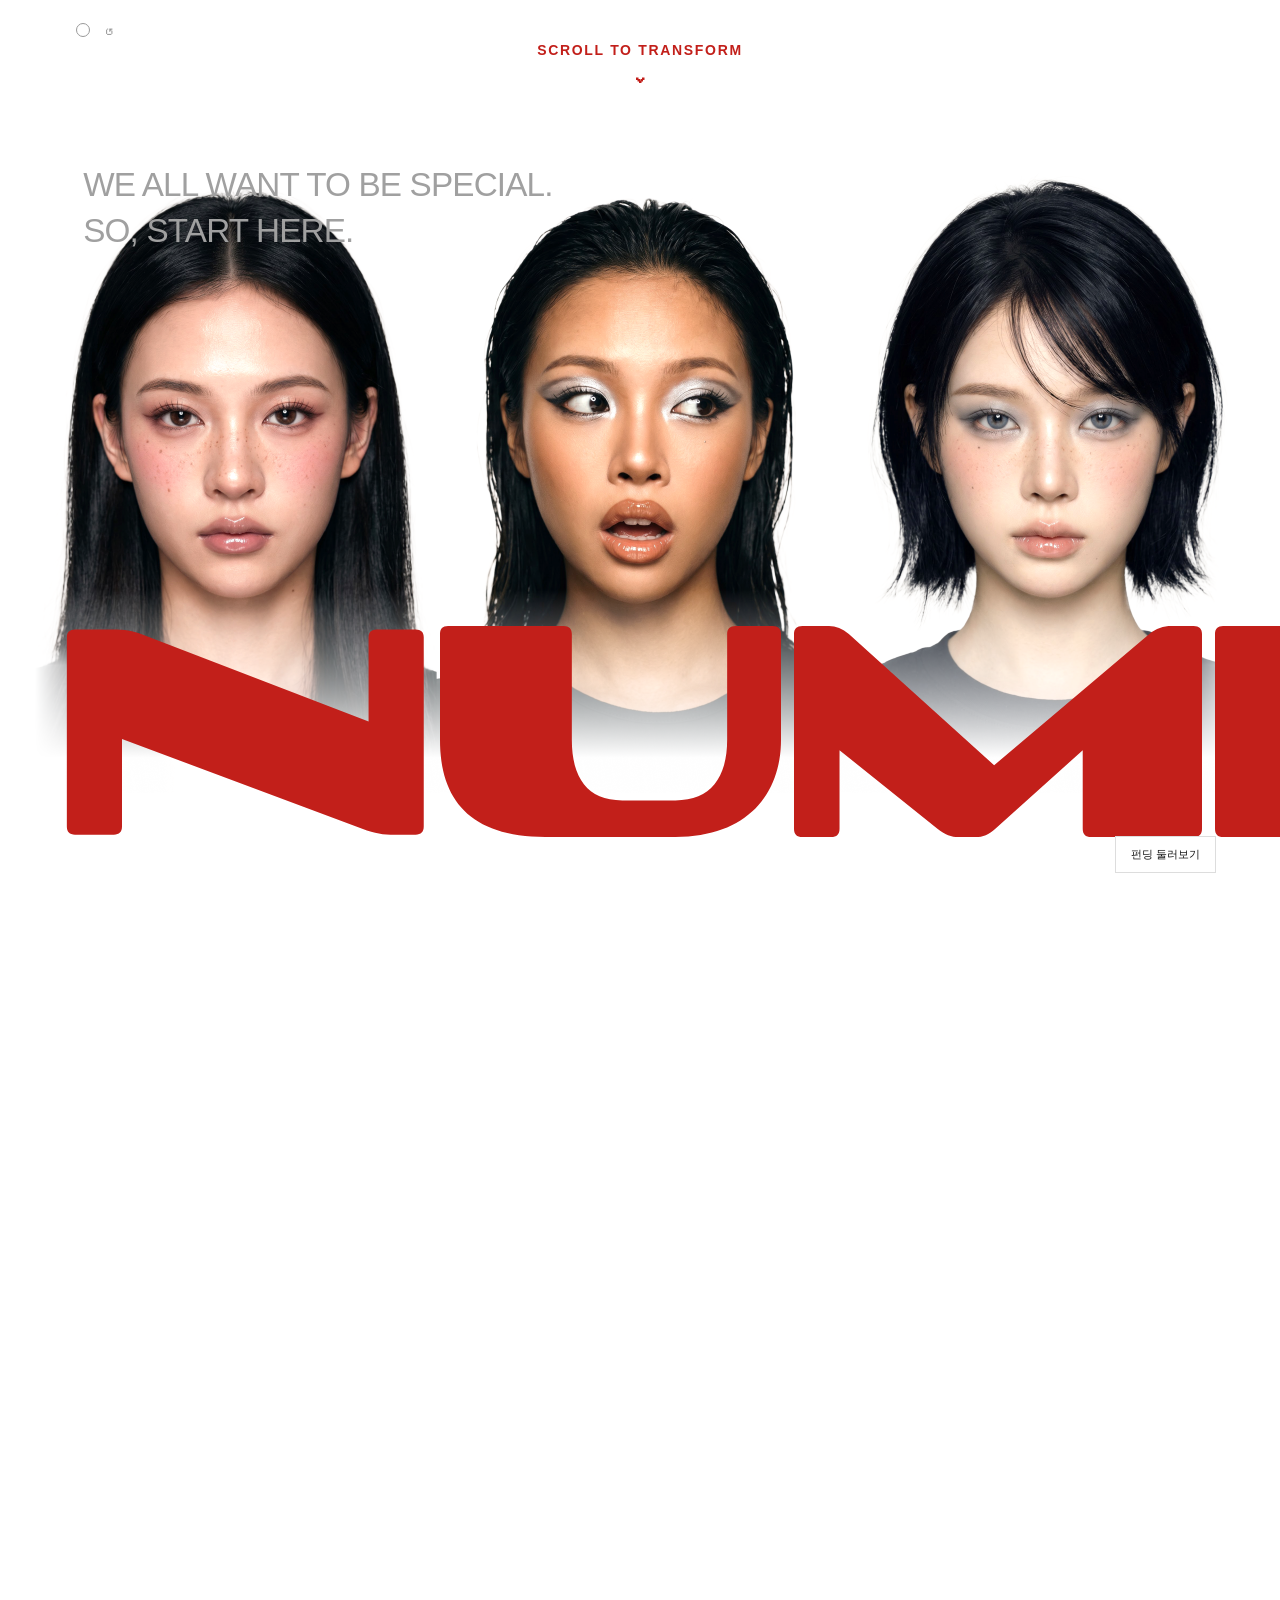
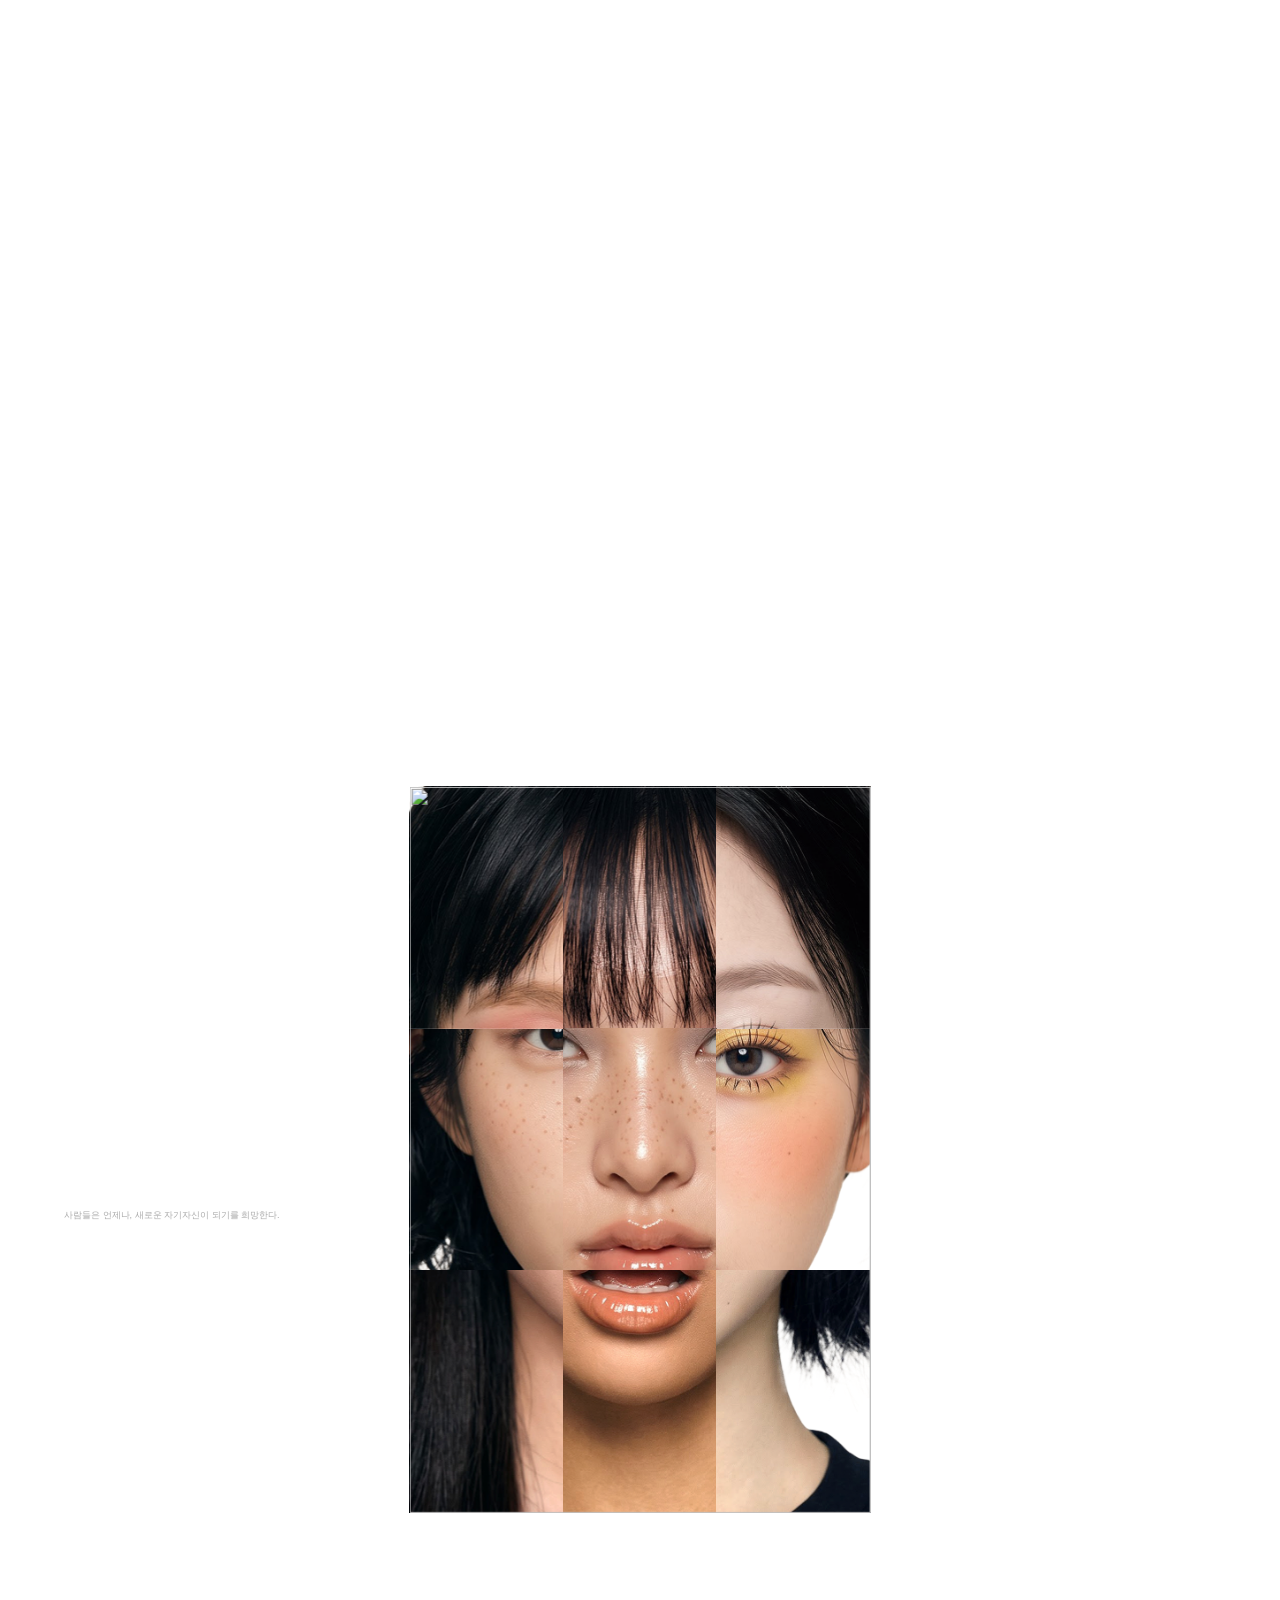
==== index.html @ a31d0854 "Tidy opening screen and prevent duplicate funding Reset the taste decision after each participation," ====
<!doctype html><html lang="ko"><meta charset="utf-8"><meta name="viewport" content="width=device-width,initial-scale=1"><title>N00 — A new sensation</title>
<link rel="stylesheet" href="flow.css"><link rel="stylesheet" href="category-gallery.css?v=20261004-cta"><style>
*{box-sizing:border-box}body{margin:0;background:#fff;color:#141414;font-family:'Apple SD Gothic Neo','Malgun Gothic',sans-serif}button{font:inherit;cursor:pointer}button:focus-visible{outline:2px solid #C21F1A;outline-offset:8px}.stage{height:100svh;min-height:500px;position:relative;overflow:hidden;background:#fff}.portrait{position:absolute;width:100%;height:100%;object-fit:contain;object-position:center}.top{position:absolute;inset:5.2% 5.1% auto;display:flex;align-items:center;justify-content:space-between;z-index:4}.small-logo{width:114px;opacity:0;transition:opacity .8s}.replay{border:0;background:transparent;font-size:11px;letter-spacing:.14em;color:#777;padding:12px}.hint{position:absolute;top:6%;left:50%;transform:translateX(-50%);font-size:11px;letter-spacing:.18em;z-index:3;border:0;background:none;padding:12px;transition:opacity .4s}.hint span{display:block;text-align:center;font-size:22px;margin-top:8px;animation:breathe 2s infinite}.caption{position:absolute;top:20%;left:5.1%;font-size:clamp(12px,1.3vw,30px);line-height:1.4;color:#999;letter-spacing:-.035em;opacity:0;transition:opacity 1s}.word{position:absolute;left:5%;bottom:7%;height:16.5vw;max-height:29vh;display:flex;gap:1vw;width:max-content;align-items:stretch}.letter{height:100%;width:auto;transform-origin:left center;will-change:transform,opacity}.final-logo{position:absolute;left:5%;bottom:7%;width:90%;height:auto;opacity:0;transform:translateY(25px) scale(.96);transform-origin:left center;transition:opacity 1s,transform 1.3s cubic-bezier(.2,.8,.2,1)}.settled .final-logo{opacity:1;transform:none}.settled .small-logo,.settled .caption{opacity:1}.settled .hint{opacity:0;pointer-events:none}.footer{position:absolute;bottom:2.5%;left:5%;right:5%;display:flex;justify-content:space-between;align-items:center;color:#999;font-size:10px;letter-spacing:.12em}.status{transition:opacity .6s}.track{width:100px;height:1px;background:#ddd}.track i{display:block;width:0;height:1px;background:#C21F1A;transition:width .15s}.label{display:flex;align-items:center;gap:18px}@keyframes breathe{50%{transform:translateY(6px)}}@media(max-width:700px){.portrait{object-fit:cover}.word{height:19vw;bottom:15%}.final-logo{bottom:15%}.caption{top:25%;font-size:16px}.top{top:3%}.hint{top:12%}.small-logo{width:85px}.footer{font-size:8px}}@media(prefers-reduced-motion:reduce){*,*:before,*:after{animation:none!important;transition:none!important}}

.logo-scroll{height:calc(100svh + 4600px)}.stage{position:sticky;top:0}.faces-scroll{height:350svh;background:#fff}.faces-sticky{height:100svh;position:sticky;top:0;overflow:hidden;background:#fff}.scene-caption{position:absolute;top:9%;left:6%;font-size:clamp(16px,2vw,44px);line-height:1.1;letter-spacing:-.04em;color:#aaa;z-index:2}.faces-composition{position:absolute;inset:0;overflow:hidden}.face-panel{position:absolute;left:50%;top:50%;width:23vw;height:57vh;overflow:hidden;transform-origin:center;background:#fff;will-change:transform,opacity}.face-panel img{position:absolute;height:100%;width:auto;max-width:none;left:50%;transform:translateX(var(--crop));pointer-events:none}.scene-bottom{position:absolute;bottom:5%;left:6%;right:6%;display:flex;justify-content:space-between;font-size:10px;letter-spacing:.15em;color:#888}.scene-direction{color:#C21F1A}@media(max-width:700px){.face-panel{width:31vw;height:38vh}.scene-caption{top:12%}.faces-scroll{height:300svh}}

.faces-composition{display:grid;grid-template-columns:repeat(3,1fr);grid-template-rows:repeat(3,1fr);inset:9% auto 9% 50%;width:min(72vh,70vw);transform:translateX(-50%);overflow:visible;gap:0}.face-panel{position:relative;inset:auto;width:100%;height:100%;overflow:hidden;transform:none!important;will-change:opacity}.face-panel img{width:300%;height:100%;object-fit:cover;max-width:none;left:0;top:0;transform-origin:50% 50%;will-change:transform}.scene-caption{font-size:clamp(14px,1.25vw,26px);max-width:20vw}.focus-face{position:absolute;left:50%;top:50%;width:min(48vh,42vw);height:64vh;transform:translate(-50%,-50%);overflow:hidden;opacity:0;pointer-events:none;background:white}.focus-face img,.turn-face img{position:absolute;width:300%;height:100%;object-fit:cover;left:0;transform:translateX(-33.333%)}.turn-scene{height:180svh;background:#fff}.turn-sticky{position:sticky;top:0;height:100svh;overflow:hidden}.turn-face{position:absolute;left:50%;top:50%;transform:translate(-50%,-50%);width:min(48vh,42vw);height:64vh;overflow:hidden}.turn-copy{position:absolute;bottom:12%;left:6%;font-size:clamp(20px,3vw,64px);letter-spacing:-.04em;color:#999}.asset-note{position:absolute;top:7%;right:6%;font-size:10px;letter-spacing:.1em;color:#aaa}.faces-scroll{height:1180svh}@media(max-width:700px){.faces-composition{width:84vw;inset:22% auto 20% 50%}.scene-caption{max-width:none;top:8%;font-size:15px}.focus-face,.turn-face{width:65vw;height:52vh}.asset-note{top:5%;font-size:8px}}
</style>
<link rel="stylesheet" href="typography.css?v=20261020-apple-sd">
<link rel="stylesheet" href="feed-refinement.css?v=20261102-intro-bar"><link rel="stylesheet" href="contact.css"><link rel="stylesheet" href="project-studio.css?v=maker-merge">
<div id="journey"><div class="logo-scroll"><main class="stage" aria-label="N00 인트로"><img class="portrait" src="assets/hero.png" alt="서로 다른 메이크업을 한 세 사람"><div class="intro-bar"><div id="intro-tools" class="intro-tools"><button id="intro-tools-dot" type="button" aria-label="안내 및 전체화면 열기" aria-expanded="false" aria-controls="intro-tools-panel"></button><div id="intro-tools-panel" class="intro-tools-panel"><button id="fullscreen-toggle" type="button" aria-label="전체화면 보기" aria-pressed="false">전체화면 ⛶</button><p class="ai-model-notice">본 웹사이트에 등장하는 모든 모델은 AI로 제작되었습니다.</p><span id="fullscreen-feedback" role="status"></span></div></div><button class="replay" type="button" aria-label="로고 모션 다시 보기"><span aria-hidden="true">↺</span><small>REPLAY</small></button></div><header class="top"><img class="small-logo" src="assets/NOO%20LOGO_FINAL.svg" alt="N00"></header><button class="hint">SCROLL TO DISCOVER<span>⌄</span></button><div class="caption intro-message">WE ALL WANT TO BE SPECIAL.<br>SO, START HERE.</div><div class="word" aria-label="NUMBER"></div><img class="final-logo" src="assets/NOO%20LOGO_FINAL.svg" alt="N00"><footer class="footer"><span>N00 — BEAUTY IN THE MAKING</span><div class="label"><span class="status" aria-live="polite">01 / NUMBER</span><span class="track"><i></i></span></div></footer></main></div>
<section class="faces-scroll" aria-label="얼굴 콜라주에서 한 사람으로"><div class="faces-sticky"><div class="scene-caption collage-copy" aria-label="Everyone always wants to be someone new."><div class="collage-copy-lines" aria-hidden="true"><span>Everyone</span><span>always wants to be</span><span>someone new.</span></div><p>사람들은 언제나, 새로운 자기자신이 되기를 희망한다.</p></div><div class="faces-composition"></div><div class="faces-cover" aria-hidden="true"><img src="assets/people/composite-closeup.png" alt="" fetchpriority="high"></div><div class="focus-face"><img src="assets/looks/0-wide.png" alt="다음 장면으로 이어지는 인물"></div><div class="focus-question" aria-label="You too, right?"><span class="question-left" aria-hidden="true">You too,</span><span class="question-right" aria-hidden="true">right?</span><button type="button" class="question-yes" disabled aria-label="YES — 나만의 스타일 선택하기">YES <b aria-hidden="true"></b></button></div><div id="look-studio" class="look-studio" aria-labelledby="look-heading">
<div class="look-stage">
<header class="look-heading"><h2 id="look-heading">CHOOSE<br>THE STYLE<br>YOU LOVE.</h2><p>당신이 좋아하는 스타일이 제품이 되는 공간.<br>원하는 스타일을 이곳에서 함께 실현해요.</p></header>
<div class="look-portrait" aria-label="선택한 메이크업 미리보기"></div>
<div class="look-controls"><div class="look-current"><span>CHOOSE YOUR TASTE.</span><strong id="look-name" aria-live="polite">오리지널</strong></div><div class="look-options" role="group" aria-label="메이크업 룩 선택"></div></div>
</div></div>
<section class="turn-scene embedded-turn" aria-label="선택한 룩과 제품"><div class="turn-sticky"><div class="turn-face"><img src="assets/looks/0-wide.png" alt="선택한 오리지널 룩"></div><div class="orbit-products sketch-orbit"><img class="sketch-ampoule" src="assets/lineup/ampoule.png" alt="앰플 용기 스케치"><img class="sketch-cushion" src="assets/lineup/cushion.png" alt="쿠션 용기 스케치"><img class="sketch-lip" src="assets/lineup/lip.png" alt="립 용기 스케치"><img class="sketch-mascara" src="assets/lineup/mascara.png" alt="마스카라 용기 스케치"><img class="sketch-blush" src="assets/lineup/blush.png" alt="블러시 용기 스케치"><img class="sketch-brow" src="assets/lineup/brow.png" alt="브로우 용기 스케치"></div><div class="turn-copy" aria-label="WHERE YOUR BEAUTY COMES TO LIFE."><span aria-hidden="true"></span></div></div></section></div></section>


<section class="lineup-scroll" aria-label="N00 새로운 뷰티 라인업"><div class="lineup-sticky"><div class="lineup-content"><img class="lineup-logo" src="assets/NOO%20LOGO_FINAL.svg" alt="N00"><nav class="lineup-nav" aria-label="브랜드 메뉴"><a href="#categories">FUND</a><button data-lineup-info="about">ABOUT</button><button data-lineup-info="makers">MAKERS</button><button data-lineup-info="journal">JOURNAL</button></nav><div class="lineup-products"><figure class="lineup-item lineup-ampoule" style="--item:0"><div><img src="assets/lineup/ampoule.png" alt="N00 AMPOULE 패키지 디자인"></div><figcaption>AMPOULE</figcaption></figure><figure class="lineup-item lineup-cushion" style="--item:1"><div><img src="assets/lineup/cushion.png" alt="N00 CUSHION 패키지 디자인"></div><figcaption>CUSHION</figcaption></figure><figure class="lineup-item lineup-lip" style="--item:2"><div><img src="assets/lineup/lip.png" alt="N00 LIP 패키지 디자인"></div><figcaption>LIP</figcaption></figure><figure class="lineup-item lineup-mascara" style="--item:3"><div><img src="assets/lineup/mascara.png" alt="N00 MASCARA 패키지 디자인"></div><figcaption>MASCARA</figcaption></figure><figure class="lineup-item lineup-blush" style="--item:4"><div><img src="assets/lineup/blush.png" alt="N00 BLUSH 패키지 디자인"></div><figcaption>BLUSH</figcaption></figure><figure class="lineup-item lineup-brow" style="--item:5"><div><img src="assets/lineup/brow.png" alt="N00 BROW 패키지 디자인"></div><figcaption>BROW</figcaption></figure></div><p class="lineup-slogan"><span>FIND YOUR NEW BEAUTY.</span></p></div></div></section><dialog id="lineup-dialog" aria-labelledby="lineup-dialog-title"><button class="plain" id="lineup-dialog-close" aria-label="닫기">닫기 ×</button><h2 id="lineup-dialog-title"></h2><p id="lineup-dialog-copy"></p><button class="outline" id="lineup-discover">기획 중인 제품 둘러보기 </button></dialog><section id="categories" class="categories"><div class="section-top"><img src="assets/NOO%20LOGO_FINAL.svg" alt="N00"><button class="plain" data-action="results">MY PAGE </button></div><div class="category-heading"><h1>THEN,<br><em>LET’s MAKE IT</em></h1><p>지금 끌리는 것부터.<br>선택한 취향 너머로 탐색해 보세요.</p></div><div class="category-grid">
<button class="category" data-category="all"><span class="category-title">all</span><span class="cat-num">[ 00 ]</span><div class="cat-art"><span class="category-editorial">YOUR NEXT<br>DISCOVERY.</span></div><span class="category-cta">바로가기 <span aria-hidden="true"></span></span></button>
<button class="category" data-category="tone"><span class="category-title">tone</span><span class="cat-num">[ 01 ]</span><div class="cat-art"><img class="category-product" src="assets/categories/tone-product.png" alt="TONE 제품 콘셉트"></div><span class="category-cta">바로가기 <span aria-hidden="true"></span></span></button>
<button class="category" data-category="gloss"><span class="category-title">gloss</span><span class="cat-num">[ 02 ]</span><div class="cat-art"><img class="category-product" src="assets/categories/gloss-product.png" alt="GLOSS 제품 콘셉트"></div><span class="category-cta">바로가기 <span aria-hidden="true"></span></span></button>
<button class="category" data-category="scent"><span class="category-title">scent</span><span class="cat-num">[ 03 ]</span><div class="cat-art"><img class="category-product" src="assets/categories/scent-product.png" alt="SCENT 제품 콘셉트"></div><span class="category-cta">바로가기 <span aria-hidden="true"></span></span></button>
</div><div class="category-foot"><span>전시 체험 · 실제 결제 없음</span></div></section></div>
<button id="skip-intro" class="skip-intro">펀딩 둘러보기 </button>
<div id="experience" hidden><button id="shortform-menu" type="button" aria-expanded="false" aria-controls="app-navigation feed-navigation">☰ 메뉴</button><header id="app-navigation" class="app-nav"><button class="brand plain" data-action="home"><img src="assets/NOO%20LOGO_FINAL.svg" alt="N00 홈"></button><nav aria-label="탐색"><button class="plain" data-action="categories">EXPLORE</button><button id="account-nav" class="plain" data-action="results">MY PAGE</button><button class="plain contact-nav" data-action="contact">CONTACT</button></nav><button id="wallet" class="plain" data-action="results"></button></header>
<main id="feed-view" class="view"><div id="feed-navigation" class="feed-toolbar"><div class="feed-modes" role="group" aria-label="보기 모드"><button id="close-participation" aria-pressed="true">숏폼 보기</button><button id="funding-mode" aria-pressed="false" aria-controls="feed-planning feed-purchase">펀딩 정보</button></div><span id="filter-label" hidden></span><span id="feed-counter" hidden></span></div><div class="feed-layout">
<aside id="feed-planning" class="project-info" hidden><h1 id="product-title"></h1><p id="product-intro"></p><div class="funding-overview"><div class="funding-achievement"><strong id="fund-rate"></strong><span>% 달성</span></div><div id="funding-panel" class="progress-info" hidden><div class="fund-meter"><i id="fund-meter-bar"></i></div><div class="overview-amount"><strong id="fund-total"></strong><span>목표 <span id="fund-goal"></span></span></div><div class="overview-bottom"><div class="deadline"><strong></strong><span>펀딩 마감까지</span></div><div class="overview-people"><strong id="fund-people"></strong><span>함께한 사람들</span></div></div></div></div><details id="participant-tastes" class="participant-tastes"><summary>참여자 취향 더보기 <span aria-hidden="true">＋</span></summary><div id="participant-taste-content"></div></details></aside>
<section class="media-column" aria-label="제품 콘텐츠"><div class="swipe-viewport"><div id="media-stage" class="media-stage" tabindex="0" aria-label="제품 콘텐츠. 위아래 방향키로 제품 탐색"><video id="gloss-reel" src="assets/shortform/gloss-reel.mp4" muted loop playsinline preload="metadata" hidden aria-label="글로우 레이어 립 글로스 숏폼 영상"></video><div class="media-face"><img id="media-face-img" src="assets/hero.png" alt="메이크업 이미지"></div><img id="media-product" class="media-product" alt="제품 이미지"><div class="reel-funding" aria-label="펀딩 현황"><span id="reel-fund-rate"></span><span id="reel-fund-deadline"></span></div><div class="media-top"><button id="motion-toggle" aria-label="이미지 모션 일시정지">Ⅱ</button></div><div class="media-bottom"><span id="media-caption"></span><div class="media-tabs" role="group" aria-label="콘텐츠 선택"><button data-media="0" aria-label="메이크업 보기">01</button><button data-media="1" aria-label="제품 보기">02</button></div></div></div></div><div class="shortform-actions" aria-label="콘텐츠 참여"><button id="social-like" aria-pressed="false"><svg viewBox="0 0 24 24" fill="none" stroke="currentColor" stroke-width="1.5" stroke-linecap="round" stroke-linejoin="round" aria-hidden="true"><path d="M20.8 4.6a5.5 5.5 0 0 0-7.8 0L12 5.7l-1.1-1.1a5.5 5.5 0 0 0-7.8 7.8L12 21l8.8-8.6a5.5 5.5 0 0 0 0-7.8Z"/></svg><span id="social-like-label">좋아요</span></button><button id="social-comment" aria-haspopup="dialog"><svg viewBox="0 0 24 24" fill="none" stroke="currentColor" stroke-width="1.5" stroke-linecap="round" stroke-linejoin="round" aria-hidden="true"><path d="M21 11.5a9 9 0 0 1-9 9 10 10 0 0 1-4-.9L3 21l1.4-4.6A9 9 0 1 1 21 11.5Z"/><path d="M8 9h8M8 13h5"/></svg><span id="social-comment-label">의견 남기기</span></button><button id="social-follow" aria-pressed="false"><svg viewBox="0 0 24 24" fill="none" stroke="currentColor" stroke-width="1.5" stroke-linecap="round" stroke-linejoin="round" aria-hidden="true"><circle cx="10" cy="7" r="4"/><path d="M2 21v-2a8 8 0 0 1 13-6"/><path id="follow-state-icon" d="M19 14v8M15 18h8"/></svg><span id="social-follow-label">팔로우</span></button><button id="social-note" aria-haspopup="dialog"><svg viewBox="0 0 24 24" fill="none" stroke="currentColor" stroke-width="1.5" stroke-linecap="round" stroke-linejoin="round" aria-hidden="true"><path d="m5 4 13-1 2 18-14 1L5 4ZM8 2v5M13 1v5M9 11h6M9 15h4"/></svg><span id="social-note-label">메이커 노트</span></button><div class="feed-maker-profile" aria-label="메이커 studio.n00"><span class="feed-maker-avatar" aria-hidden="true">N</span><span class="feed-maker-name">studio.n00</span></div></div><div class="shortform-entry"><div><h2 id="shortform-title"></h2></div><button id="open-participation" class="primary" aria-expanded="false" aria-controls="feed-planning feed-purchase">함께 만들기 <span></span></button></div><div class="media-footer"><div><button id="prev-product" aria-label="이전 제품">↑</button><button id="next-product" aria-label="다음 제품">↓</button></div></div></section>
<aside id="feed-purchase" class="purchase" hidden><div class="reward-note"><span class="funding-live"><i aria-hidden="true"></i>펀딩 진행 중</span></div><div class="contribution-input"><p id="contribution-share" aria-live="polite"></p><label for="contribution-amount">참여금액</label><div><input id="contribution-amount" type="number" min="1000" step="100" value="15000" aria-describedby="amount-error contribution-share"><span>원</span></div><div class="amount-presets"><button data-amount="5000">5천 원</button><button data-amount="15000">1만 5천 원</button><button data-amount="30000">3만 원</button></div><p id="amount-error" class="feedback" aria-live="polite"></p><div class="contribution-track"><i id="contribution-bar"></i></div></div><details id="reward-fold" class="option-fold"><summary>참여 리워드 <span id="reward-summary"></span></summary><div id="reward-choices"></div></details><details id="physical-options" class="option-fold"><summary>제품 옵션 <span id="option-summary"></span></summary><fieldset><legend class="compact-sr">제품 옵션 · 본품 1개</legend><div id="option-list"></div></fieldset><label id="limited-options" hidden>한정 굿즈<select id="limited-choice"><option value="미니 케이스">미니 케이스</option><option value="메이커 파우치">메이커 파우치</option></select></label></details><details class="terms-fold"><summary>출시 혜택 및 이용 조건</summary><p class="reward-terms">전시용 구성·금액 예시 · 출시 혜택은 우선 구매권 + 출시 10% 할인권(최대 5천 원, 출시 후 30일, 1회 사용). 출시 시 별도 구매가 필요해요. 본품·한정 세트에도 함께 제공돼요.</p></details><p class="refund-promise">목표 미달 시 제작 없이 참여금 전액 환불<br><span>플랫폼의 다음 펀딩 할인 쿠폰은 별도로 제공돼요.</span></p><div class="participation-buttons"><button id="fund-button" class="primary">함께 만들기 <span></span></button><button id="maker-note-button" aria-haspopup="dialog" aria-controls="maker-note-dialog"><svg viewBox="0 0 48 48" fill="none" aria-hidden="true"><path d="M12 9 34 7l2 31-24 2-2-29Z" stroke="currentColor" stroke-width="1.6" stroke-linejoin="round"/><path d="M17 6v7m6-8v7m6-8v7M17 20l10-1m-10 7 6-1m-6 7 5-1M29 28l9-13 4 3-9 13-5 3Z" stroke="currentColor" stroke-width="1.6" stroke-linecap="round" stroke-linejoin="round"/><path d="m36 18 3 2" stroke="currentColor" stroke-width="1.6"/></svg><span>메이커 노트</span></button></div><p class="purchase-note">체험 예산으로 참여하며 실제 결제는 없어요.</p><p id="feed-feedback" class="feedback" aria-live="polite"></p></aside>
</div></main>
<main id="result-view" class="view" hidden>
<div class="account-shell"><header class="account-hero"><div><button id="profile-name" class="profile-pill">GUEST · 닉네임 연결</button><h1 id="result-name">Your taste.<br>Taking shape.</h1><p id="result-summary"></p></div><div class="taste-card"><span>YOUR BEAUTY DNA</span><img id="taste-image" class="taste-image" src="assets/dna/dna-open.svg" alt="TONE · GLOSS · SCENT 취향 지도"><strong id="taste-label"></strong><div id="taste-bias" class="taste-bias" aria-label="카테고리별 취향 비율"></div></div></header>
<div class="account-tabs" role="group" aria-label="프로젝트 구분"><button id="joined-tab" aria-pressed="true">참여한 프로젝트 <span id="joined-count">0</span></button><button id="created-tab" aria-pressed="false">내가 만든 프로젝트 <span id="created-count">0</span></button></div>
<section id="joined-panel"><div class="collection-heading"><h2>참여한 프로젝트</h2><button class="plain" data-action="feed">계속 발견하기 </button></div><div id="record-list"></div>
<div class="collection-heading"><h2>My collection</h2></div><div class="collection-tabs" role="group" aria-label="나의 선택"><button data-collection="likes" aria-pressed="true">좋아요</button><button data-collection="opinions" aria-pressed="false">내 의견</button><button data-collection="following" aria-pressed="false">팔로잉</button></div><div id="personal-collection"></div><details class="account-benefits"><summary>출시 혜택 · 쿠폰 <span id="benefit-count"></span></summary><div id="benefit-list"></div></details></section>
<section id="created-panel" hidden><div class="collection-heading"><div><h2>내가 만든 프로젝트</h2></div><button id="new-project" class="primary">새 프로젝트 ＋</button></div><p class="account-caption">전시용 관리 공간 · 작성한 게시물은 이 기기에만 저장됩니다.</p><div id="creator-list"></div></section>
<footer class="result-actions"><button class="outline" id="save-record">기록 저장하기 ↓</button><button class="plain" id="switch-profile">닉네임 전환</button><button class="plain" id="new-visitor">다음 관람객 시작</button><button class="plain" data-action="home">메인으로 </button></footer><p class="account-caption">닉네임별 기록과 전체 좋아요는 이 브라우저에 저장됩니다. 실제 로그인이나 다른 기기와의 동기화는 지원하지 않습니다.</p><p id="result-feedback" class="feedback" aria-live="polite"></p></div></main>
<main id="contact-view" class="view" hidden aria-labelledby="contact-title"><div class="contact-layout"><section class="contact-copy"><span class="contact-kicker">N[00] / CONTACT</span><h1 id="contact-title">LET’S<br>START A<br><em>CONVERSATION.</em></h1><p>서비스에 대해 궁금한 점이 있나요?<br>당신의 질문과 아이디어를 들려주세요.</p></section><aside class="contact-channel" aria-label="카카오 오픈채팅 문의"><span class="contact-channel-label">TALK TO N[00]</span><div class="contact-qr" id="contact-qr"><span>QR CODE<small>오픈채팅 연결 준비 중</small></span></div><h2>카카오 오픈채팅</h2><p>QR 코드가 등록되면 휴대폰 카메라로 스캔해<br>편하게 메시지를 남길 수 있어요.</p><span class="contact-channel-note">QUESTIONS, IDEAS, OR JUST A HELLO.</span></aside></div><footer class="contact-footer"><span>YOUR NEXT IDEA STARTS HERE.</span><span>N[00]</span></footer></main>
<main id="home-view" class="view" hidden><img class="home-hero" src="assets/hero.png" alt="N00 메인 인물"><div class="home-copy"><h1>THERE IS<br>MORE TO YOU.</h1><button class="primary" data-action="categories">새로운 발견 이어가기 </button><button class="plain" data-action="results">내 기록 확인하기 →</button></div><div class="home-service-links"><button class="outline" data-action="categories">아이디어 발견하기 </button><button class="outline" data-action="results">참여 프로젝트 · 제작 소식 </button></div><button class="plain home-replay" id="intro-again">인트로 다시 보기 ↺</button></main></div>
<dialog id="nickname-dialog"><form id="nickname-form"><h2>어떤 이름으로<br>기록할까요?</h2><p>선택과 참여를 이 이름으로 모아둘게요. 같은 이름은 새 체험으로 구분합니다. 기록을 이어보려면 아래 항목을 선택하세요.</p><label for="nickname-input">닉네임</label><input id="nickname-input" maxlength="20" required autocomplete="nickname" placeholder="예: 소담"><label class="restore-choice"><input id="restore-existing" type="checkbox"> 같은 닉네임의 기존 기록 불러오기</label><p id="nickname-error" class="feedback" aria-live="polite"></p><button class="primary" type="submit">기록 시작하기 </button><button class="plain dialog-cancel" type="button">돌아가기</button></form></dialog>
<dialog id="fund-dialog" aria-labelledby="receipt-title"><button id="close-fund" class="receipt-close" aria-label="참여 창 닫기"><svg viewBox="0 0 24 24" width="20" height="20" aria-hidden="true"><path d="m6 6 12 12M18 6 6 18" fill="none" stroke="currentColor" stroke-width="1.5" stroke-linecap="round"/></svg></button><div id="confirmation"><header class="receipt-heading"><span>N[00] / studio.n00</span><h2 id="receipt-title">RECEIPT</h2><p>참여 완료 · 확정된 내역</p></header><div id="confirm-summary"></div><p class="refund-promise">목표 미달 시 참여금 전액 환불 · 다음 펀딩 쿠폰 별도 제공</p><p><span id="receipt-delivery"></span><br>이번 전시에서는 체험 예산만 차감되고, 실제 결제·배송은 진행되지 않아요.</p></div><div id="completion" hidden><div class="arrival-ticket"><span>나의 첫 제작 참여</span><strong id="ticket-name"></strong><span id="ticket-product"></span><span id="ticket-option"></span><i class="ticket-line"></i><small>펀딩 참여 완료 · 제작을 기다리는 중</small></div><h2>이제, 함께 기다릴<br>뷰티가 생겼어요.</h2><p id="completion-summary"></p><button id="completion-card" class="outline" hidden>나의 제작 참여 카드 보기</button><button id="see-result" class="primary">기다리는 프로젝트 보기</button><button class="plain dialog-cancel">다음 제품 둘러보기</button></div></dialog>
<script>
const stage=document.querySelector('.stage'),word=document.querySelector('.word'),bar=document.querySelector('.track i'),status=document.querySelector('.status');
for(const c of 'NUMBER'){const im=new Image();im.src=`assets/number_letter-${c}.svg`;im.alt='';im.className='letter';word.append(im)}
const letters=[...word.children],logo=document.querySelector('.final-logo'),small=document.querySelector('.small-logo'),caption=document.querySelector('.caption'),hint=document.querySelector('.hint');
const reduced=matchMedia('(prefers-reduced-motion: reduce)');let target=0,current=0,frame=0;
logo.style.transition='none';small.style.transition='none';caption.style.transition='none';hint.style.transition='none';
const clamp=x=>Math.max(0,Math.min(1,x)),ease=x=>x*x*(3-2*x);
let wordTravel=0;
function measure(){wordTravel=Math.max(word.scrollWidth+stage.clientWidth*.08,stage.clientWidth);render()}
function render(){
 const p=current,travel=clamp((p-.025)/.55),scan=clamp((p-.64)/.28);
 letters.forEach(el=>{el.style.opacity='1';el.style.transform='none';});
 if(reduced.matches){word.style.transform='none';word.style.opacity=travel<1?'1':'0';logo.style.opacity=scan>0?'1':'0';logo.style.clipPath='none';}
 else{word.style.opacity='1';word.style.transform=`translate3d(${-wordTravel*travel}px,0,0)`;logo.style.opacity='1';logo.style.clipPath=`inset(0 ${(1-scan)*100}% 0 0)`;}
 logo.style.transform='none';
 small.style.opacity=String(clamp((scan-.9)/.1));caption.style.opacity='1';hint.style.opacity=String(1-ease(clamp(p/.2)));hint.style.pointerEvents=p>.2?'none':'auto';
 bar.style.width=`${p*100}%`;const label=p<.05?'01 / NUMBER':scan<1?'02 / BECOMING':'03 / N00';if(status.textContent!==label)status.textContent=label;
}
function tick(){current=reduced.matches?target:current+(target-current)*.13;if(Math.abs(target-current)<.0001)current=target;render();frame=current!==target?requestAnimationFrame(tick):0}
function advance(delta){target=clamp(target+delta);if(!frame)frame=requestAnimationFrame(tick)}
const logoScroll=document.querySelector('.logo-scroll'),facesScroll=document.querySelector('.faces-scroll'),composition=document.querySelector('.faces-composition');
// Each crop is a window into the same composite face coordinate system.
const portraitSources=Array.from({length:9},(_,i)=>({src:`assets/people/${i+1}.png`,cropX:[.18,.18,.18,.18,.19,.18,.18,.18,.18][i],cropY:[.17,.18,.18,.20,.23,.20,.19,.16,.18][i],cropSize:.64}));
portraitSources.forEach((asset,i)=>{const panel=document.createElement('div');panel.className='face-panel';panel.dataset.person=String(i+1);const frame=document.createElement('div');frame.className='portrait-frame';const pic=new Image();pic.src=asset.src;pic.alt=`뷰티 포트레이트 ${i+1}`;frame.append(pic);{const video=document.createElement('video');video.src=`assets/people/${i+1}-motion.mp4${[2,6,8].includes(i+1)?"?v=20261002":""}`;video.poster=asset.src;video.muted=true;video.loop=true;video.playsInline=true;video.preload='auto';video.setAttribute('aria-label',`${i+1}번 인물의 자연스러운 표정 움직임`);video.addEventListener('loadeddata',()=>{video.classList.add('ready');panel.classList.add('has-motion');});frame.append(video);}panel.append(frame);composition.append(panel)});
const portraitVideos=[...composition.querySelectorAll('video')];
let portraitsVisible=false;
function syncPortraitPlayback(){portraitVideos.forEach(video=>{if(portraitsVisible&&!reduced.matches&&!document.hidden)video.play().catch(()=>{});else video.pause();});}
const portraitObserver=new IntersectionObserver(entries=>{const active=entries.some(e=>e.isIntersecting);if(active&&!portraitsVisible)portraitVideos.forEach(video=>{if(video.ended)video.currentTime=0;});portraitsVisible=active;syncPortraitPlayback();},{threshold:0});portraitObserver.observe(facesScroll);
document.addEventListener('visibilitychange',syncPortraitPlayback);
reduced.addEventListener('change',syncPortraitPlayback);
const panels=[...composition.children],sceneCaption=document.querySelector('.scene-caption'),focus=document.querySelector('.focus-face');
const questionYes=document.querySelector('.question-yes');
let questionAccepted=false,questionTimer=null,questionStarted=false;
function resetQuestion(){questionAccepted=false;questionStarted=false;clearTimeout(questionTimer);questionTimer=null;questionYes.disabled=true;}
questionYes.addEventListener('click',()=>{questionAccepted=true;questionYes.disabled=true;const top=scrollY+facesScroll.getBoundingClientRect().top;scrollTo({top:top+(facesScroll.offsetHeight-innerHeight)*(.815/1.2),behavior:reduced.matches?'instant':'smooth'});});
window.addEventListener('n00:reset-visitor',resetQuestion);
function story(){const range=logoScroll.offsetHeight-innerHeight;current=target=clamp(scrollY/Math.max(1,range-200));render();const r=facesScroll.getBoundingClientRect();let p=clamp(-r.top/(facesScroll.offsetHeight-innerHeight))*1.2;if(p<.45&&questionStarted)resetQuestion();if(!questionAccepted&&p>.62&&p<.86){scrollTo({top:scrollY+r.top+(facesScroll.offsetHeight-innerHeight)*(.62/1.2),behavior:'instant'});p=.62;}const gridP=clamp(p/.61);const resolve=ease(clamp((gridP-.05)/.32)),focusProgress=ease(clamp((gridP-.78)/.16));const lookReveal=ease(clamp((p-.72)/.08)),bridge=ease(clamp((p-.86)/.12));facesScroll.style.setProperty('--look-reveal',lookReveal);facesScroll.style.setProperty('--bridge',bridge);facesScroll.dataset.lookVisible=String(lookReveal>.95);facesScroll.dataset.bridge=String(bridge);
 const cover=document.querySelector('.faces-cover');const coverFade=ease(clamp(resolve/.32));cover.style.opacity=String((1-coverFade)*(1-focusProgress));cover.style.transform=`translate(-50%,-50%) scale(${1-resolve*.12})`;
 composition.style.setProperty('--portrait-reveal',resolve);composition.style.setProperty('--row-gap',`${resolve*8}px`);sceneCaption.classList.toggle('is-typed',gridP>.38);
 panels.forEach((panel,i)=>{const row=Math.floor(i/3),col=i%3,frame=panel.firstElementChild,asset=portraitSources[i];const zoom=3/asset.cropSize;const mix=1-resolve;const scale=1+(zoom-1)*mix;const x=(-col-asset.cropX*zoom)*panel.clientWidth*mix;const y=(-row-asset.cropY*zoom)*panel.clientHeight*mix;frame.style.transform=`translate(${x}px,${y}px) scale(${scale})`;panel.style.opacity=String(1-focusProgress)});
 const question=document.querySelector('.focus-question');question.classList.toggle('is-typed',p>.575);if(p>.575&&p<.70&&!questionStarted){questionStarted=true;questionTimer=setTimeout(()=>{questionYes.disabled=false;},reduced.matches?0:1750);}questionYes.inert=p<.575||p>.70||questionAccepted;question.style.opacity=String(ease(clamp((p-.575)/.025))*(1-ease(clamp((p-.70)/.025))));
 focus.style.opacity=String(focusProgress*(1-lookReveal));focus.style.transform=`translate(-50%,-50%) scale(${.75+.25*focusProgress})`;sceneCaption.style.opacity=String(1-focusProgress);
 document.querySelector('#look-studio').inert=lookReveal<.95;document.querySelectorAll('.sketch-orbit img').forEach((img,i)=>{const t=reduced.matches?Number(p>.98):ease(clamp((p-(.865+i*.012))/.05));img.style.opacity=String(t);img.style.translate=`0 ${(1-t)*24}px`;});const portraitHeight=Math.min(innerHeight,innerWidth*9/16);const crownTop=(innerHeight-portraitHeight)+portraitHeight*.115;facesScroll.style.setProperty('--crown-top',crownTop+'px');facesScroll.style.setProperty('--crown-width',Math.min(innerWidth,innerHeight*16/9)*.072+'px');const slogan='WHERE YOUR BEAUTY COMES TO LIFE.';const lettersShown=reduced.matches?(p>1.025?slogan.length:0):Math.floor(clamp((p-1.025)/.105)*slogan.length);document.querySelector('.turn-copy span').textContent=slogan.slice(0,lettersShown);document.querySelector('.turn-copy').style.opacity=lettersShown?'1':'0';window.dispatchEvent(new Event('n00:portrait-progress'));
}
addEventListener('scroll',story,{passive:true});addEventListener('resize',story);
hint.onclick=()=>scrollBy({top:450,behavior:reduced.matches?'instant':'smooth'});hint.firstChild.textContent='SCROLL TO TRANSFORM';
document.querySelector('.replay').onclick=()=>scrollTo({top:0,behavior:'instant'});
story();
letters.forEach(im=>im.addEventListener('load',measure));addEventListener('resize',measure);measure();story();
</script><dialog id="making-news-dialog" aria-labelledby="making-news-title"><header class="making-news-header"><span class="making-eyebrow">N[00] / MAKER JOURNAL</span><button id="making-news-close" type="button" aria-label="제작 소식 닫기">×</button></header><h2 id="making-news-title">함께 만드는 과정.</h2><p class="making-product">글로우 레이어 립 글로스</p><p class="making-example">전시용 예시 · 실제 샘플 테스트나 의견 반영 결과를 뜻하지 않아요.</p><div id="making-news-body"></div></dialog><dialog id="project-dialog"><h2 id="plan-title"></h2><div id="plan-content"></div><button class="plain" id="close-plan">닫기</button></dialog><dialog id="maker-note-dialog" aria-labelledby="note-title"><div id="note-legacy"><header class="note-header"><span>studio.n00</span></header><h2 id="note-title">A little note<br>from the maker.</h2><div class="note-sketch"><svg viewBox="0 0 300 200" fill="none" aria-hidden="true"><g stroke="currentColor" stroke-width="1.6" stroke-linecap="round" stroke-linejoin="round"><path d="m116 57 53-8 15 115-54 7-14-114Zm0 0-3-29 53-8 3 29M132 77l26-4m-25 12 20-3m-15 57 27-4M55 61l45-15m-9-4 9 4-5 8M197 127l36 14m-29-22-7 8 9 3M42 66l13-3m-8 9 19-3"/><path d="M205 50c-8-19 21-22 19-5 16-14 31 4 14 13l-18 9-15-17Z"/></g></svg><span id="note-sketch-label"></span></div><h3 id="note-heading"></h3><p id="note-body"></p><div class="note-maker-profile"><span class="note-avatar" aria-hidden="true">N</span><strong>studio.n00</strong></div><p class="note-example">전시용 메이커 노트 예시</p><button class="outline" id="note-back">내 선택으로 돌아가기 </button></div><section id="note-detail" hidden aria-label="글로우 레이어 립글로스 상세페이지"><button id="note-detail-close" type="button" aria-label="상세페이지 닫기">×</button><div id="note-minimap" role="slider" tabindex="0" aria-label="상세페이지 위치 이동" aria-valuemin="0" aria-valuemax="100" aria-valuenow="0"><img src="assets/details/gloss-detail.png?v=edf5b7ecafeb" alt="" draggable="false"><div id="note-map-window" aria-hidden="true"></div></div><div id="note-detail-scroll" tabindex="0"><img class="note-detail-image" src="assets/details/gloss-detail.png?v=edf5b7ecafeb" width="1720" height="13502" alt="글로우 레이어 립글로스 상세페이지 — 제형, 발색 및 사용 예시"><details id="note-funding"><summary>펀딩정보고시 보기 <span aria-hidden="true">＋</span></summary><img class="note-detail-image" src="assets/details/gloss-funding.png" width="1720" height="7275" alt="글로우 레이어 립글로스 펀딩정보고시 — 프로젝트 정보, 일정, 메이커, 성분 및 유의사항" loading="lazy"></details></div></section></dialog><dialog id="comments-dialog" aria-labelledby="comments-title"><header class="note-header"><h2 id="comments-title">의견 남기기</h2><button id="close-comments" class="plain" aria-label="의견 닫기">닫기 ×</button></header><p id="comments-product"></p><div id="comments-list" aria-live="polite"></div><form id="comment-form"><label for="comment-input">어떤 제품으로 완성되면 좋을까요?</label><textarea id="comment-input" maxlength="500" rows="3" required placeholder="떠오르는 생각을 남겨주세요."></textarea><p class="local-note">이 전시 기기에만 저장되는 체험용 의견이에요.</p><button class="primary" type="submit">의견 남기기 <span></span></button></form></dialog><dialog id="outcome-dialog" aria-labelledby="outcome-title"><header class="note-header"><span>전시용 결과 미리보기</span><button id="close-outcome" class="plain">닫기 ×</button></header><div class="outcome-tabs"><button id="outcome-success" aria-pressed="true">목표 달성</button><button id="outcome-failed" aria-pressed="false">목표 미달</button></div><h2 id="outcome-title"></h2><p id="outcome-product"></p><div id="outcome-content" aria-live="polite"></div><button id="outcome-discover" class="primary">다른 아이디어 둘러보기 </button></dialog><dialog id="creator-dialog" aria-labelledby="creator-title"><header class="note-header"><h2 id="creator-title">Project studio</h2><button id="close-creator" class="plain">닫기 ×</button></header><form id="creator-form"><label for="creator-name">프로젝트명</label><input id="creator-name" required maxlength="60" placeholder="새로운 뷰티 아이디어"><label for="creator-goal">목표 금액</label><input id="creator-goal" type="number" min="1000" step="100" required><label for="creator-description">기획 · 제작 소식</label><textarea id="creator-description" maxlength="1500" rows="4" required></textarea><label for="creator-stage">프로젝트 단계 · 전시용 설정</label><select id="creator-stage"><option value="0">펀딩</option><option value="1">제작</option><option value="2">배송</option><option value="3">완료</option></select><label for="creator-status">게시 상태</label><select id="creator-status"><option value="draft">임시 저장</option><option value="published">전시 게시</option></select><p class="local-note">이 기기의 관리 탭에만 저장돼요. 실제 펀딩 모집이나 외부 게시는 이루어지지 않아요.</p><button type="submit" class="primary">저장하기 </button></form></dialog><dialog id="taste-dialog" aria-labelledby="taste-title"><header class="taste-nav"><span>N[00] LAB</span><button id="taste-close" aria-label="취향 실험 닫기">×</button></header><div id="taste-workspace"><div class="taste-lab-head"><div class="taste-heading-copy"><h2 id="taste-title">Add your taste to the idea.</h2><p id="maker-proposal" class="maker-proposal"></p></div><button id="taste-skip" class="plain">메이커의 제안 그대로 좋아요 </button></div><section id="taste-brief" class="taste-brief" hidden aria-label="메이커 제안과 참여 범위"><div class="taste-brief-grid"><div><span class="brief-label">MAKER’S DIRECTION</span><p id="brief-direction"></p></div><div><span class="brief-label">YOUR CONTRIBUTION</span><p id="brief-contribution"></p></div><div><span id="taste-phase" class="brief-label"></span><p id="taste-deadline"></p></div></div><details class="taste-method"><summary>어떻게 반영되나요? <span aria-hidden="true">＋</span></summary><p>참여 의견과 샘플 테스트를 함께 검토해 메이커가 최종 방향을 결정해요. 선택한 조합을 개별 제작하는 방식은 아니에요. 최종 방향 공개 일정은 제작 소식으로 안내할 예정이에요.</p></details></section><div class="lab-layout"><div id="lab-visual" class="lab-visual"><div class="lab-orbit"></div><div class="lab-material"></div><div class="lab-product"><img id="lab-product-image" alt="임시 제품 콘셉트"><span>N[00]</span></div><p>CONCEPT STUDY / 임시 비주얼</p></div><div class="lab-controls"><span id="lab-step"></span><h3 id="lab-question"></h3><div id="lab-options"></div><p id="taste-image-caption" class="taste-image-caption" hidden>선택한 취향의 콘셉트 이미지 · 최종 제품은 달라질 수 있어요.</p><div id="lab-history"></div><div class="lab-navigation"><button id="lab-back" class="plain" type="button" aria-label="이전 단계로 돌아가기" title="이전 단계로 돌아가기"><svg viewBox="0 0 24 24" width="24" height="24" fill="none" stroke="currentColor" stroke-width="1.5" stroke-linecap="round" stroke-linejoin="round" aria-hidden="true"><path d="M19 12H5m7-7-7 7 7 7"/></svg></button><button id="lab-next" class="primary">다음 </button></div></div></div></div><section id="taste-result" hidden><div id="taste-review"><span>N[00] / 함께 만들기</span><h3>Your taste, part of the plan.</h3><p id="taste-review-keywords"></p><p class="taste-review-note">펀딩 참여를 확정하면 이 의견도 함께 전달돼요.<br>최종 제품은 참여 의견과 샘플 테스트를 바탕으로 메이커가 결정해요.</p></div><div id="taste-artifact" class="concept-coupon"><div class="coupon-product-section"><div id="result-object" class="coupon-product"></div></div><div class="coupon-copy-section"><header class="coupon-meta"><span>N[00] / PERSONAL STUDY</span><p id="concept-status" class="concept-status">CONCEPT / 참여 전</p></header><h3 id="concept-name"></h3><div id="concept-direction" class="concept-direction" hidden><span>내가 지지한 기획</span><p></p></div><span id="concept-taste-label" class="concept-taste-label" hidden>내가 보탠 취향</span><p id="concept-keywords"></p><div class="coupon-rule"></div><div id="concept-owner"></div><p id="concept-reward"></p><p id="concept-amount"></p><p class="concept-disclaimer">내가 제안한 제품 방향입니다. 맞춤 제작 주문이 아니며, 실제로 받을 구성은 아래 리워드 선택에서 확인합니다.</p><footer class="coupon-brand"><img src="assets/NOO%20LOGO_FINAL.svg" alt="N[00]"></footer></div></div><div class="concept-actions"><button id="taste-edit" class="plain">← 취향 다시 고르기</button><button id="taste-print" class="outline">PRINT </button><button id="taste-confirm" class="primary">리워드 선택하기 </button></div></section></dialog><dialog id="idle-dialog" aria-labelledby="idle-title"><h2 id="idle-title">체험을 계속할까요?</h2><p>응답이 없으면 기록을 보관하고 다음 관람객의 시작 화면으로 돌아갑니다.</p><p class="idle-countdown"><strong id="idle-seconds" role="timer">30</strong>초 후 처음으로</p><button id="idle-continue" class="primary">계속하기</button><button id="idle-new" class="plain">다음 관람객 시작</button></dialog><script src="funding-data.js?v=20261021-fullwidth-image"></script><script src="content-generation.js?v=maker-merge"></script><script src="project-studio.js?v=maker-merge"></script><script src="maker-decisions.js?v=20261020"></script><script src="flow.js?v=20261102-fund-once"></script><script src="note-minimap.js"></script><script src="look-studio.js?v=20261005-taste"></script><script src="lineup.js"></script><script src="category-gallery.js?v=20261004"></script><script src="fullscreen.js?v=20261102-intro-tools"></script></html>
---- flow.css ----
:root{--red:#C21F1A;--muted:#858585;--line:#e7e7e7}html{scroll-behavior:auto}button,a,input{touch-action:manipulation}button{color:inherit}button:disabled{cursor:default;opacity:.3}button{border-radius:0}button img{display:block}a{color:inherit}body{font-family:'Apple SD Gothic Neo',sans-serif!important}body.app-open,body:has(dialog[open]){overflow:hidden}[hidden]{display:none!important}.plain{border:0;background:none;padding:8px 0;font-size:12px;letter-spacing:.035em}.plain:hover{color:var(--red)}.eyebrow{font-size:10px;letter-spacing:.15em;color:#777;line-height:1.6}.primary,.outline{border:1px solid var(--red);background:var(--red);color:white;min-height:48px;padding:14px 20px;font-size:14px;display:flex;justify-content:space-between;align-items:center;gap:24px;text-decoration:none}.primary:hover{background:#C21F1A}.outline{background:white;color:var(--red)}.feedback{font-size:12px;color:var(--red);min-height:16px;line-height:1.6}.skip-intro{position:fixed;right:5%;bottom:3%;z-index:8;padding:10px 15px;border:1px solid #ddd;background:#fffffff0;font-size:11px;backdrop-filter:blur(10px)}.orbit-products{position:absolute;inset:0;pointer-events:none}.orbit-products img{position:absolute;width:20vw;max-height:45vh;object-fit:contain;filter:drop-shadow(0 10px 15px #00000008)}.orbit-products img:nth-child(1){left:10%;top:8%;transform:rotate(-18deg)}.orbit-products img:nth-child(2){right:9%;top:12%;transform:rotate(24deg)}.orbit-products img:nth-child(3){right:13%;bottom:5%;transform:rotate(-12deg)}.discovery{position:relative;min-height:100svh;display:flex;flex-direction:column;justify-content:center;align-items:center;overflow:hidden;padding:8vh 5%}.discovery-word{font-size:clamp(50px,10vw,230px);font-weight:700;line-height:.9;letter-spacing:-.075em;text-align:center;color:#e7e7e7}.discovery-word em{font-weight:400;color:var(--red)}.discovery-products{height:48vh;display:flex;justify-content:center;position:relative;margin-top:-8vh}.discovery-products img{height:100%;width:23vw;max-width:400px;object-fit:contain}.discovery-products img:nth-child(2){transform:translateY(-7vh)}.discovery p{font-size:14px;color:#777}.text-link{font-size:11px;letter-spacing:.1em;text-decoration:none;border-bottom:1px solid #C21F1A;padding:15px}.categories{padding:5vh 5% 3vh;min-height:100svh}.section-top,.app-nav{display:flex;align-items:center;justify-content:space-between;gap:24px}.section-top>img,.brand img{width:108px}.section-top>span{font-size:10px;letter-spacing:.15em;color:#888}.category-heading{display:flex;justify-content:space-between;align-items:flex-end;padding:6vh 0 4vh}.category-heading h1{font-size:clamp(45px,5.7vw,125px);letter-spacing:-.07em;line-height:.88;font-weight:500;margin:0}.category-heading em{font-style:normal;color:var(--red)}.category-heading p{font-size:13px;color:#888;line-height:1.9}.category-grid{display:grid;grid-template-columns:repeat(4,1fr);border-top:1px solid var(--line);border-bottom:1px solid var(--line)}.category{position:relative;height:49vh;min-height:310px;border:0;border-right:1px solid var(--line);background:#fff;text-align:left;padding:24px;overflow:hidden}.category:last-child{border-right:0}.cat-num{position:relative;z-index:2;color:#999;font-size:11px}.cat-name{position:absolute;bottom:24px;left:24px;font-size:24px;line-height:1.2;z-index:2;letter-spacing:-.04em}.cat-name small{font-size:11px;letter-spacing:0;color:#888}.cat-arrow{position:absolute;bottom:24px;right:24px;font-size:25px;transition:transform .4s}.cat-art{position:absolute;inset:0;clip-path:inset(38% 0 25%);transition:clip-path .7s cubic-bezier(.2,.7,.2,1),background .7s;background:#fafafa}.cat-art>img{height:100%;width:100%;object-fit:contain;transition:transform .8s;transform:scale(1.08)}.face-art>img{object-fit:cover;object-position:30%}.category:hover .cat-art,.category:focus-visible .cat-art{clip-path:inset(0 0 0);background:#f2f2f2}.category:hover .cat-art>img{transform:scale(1)}.category:hover .cat-arrow{transform:translate(4px,-4px);color:#C21F1A}.category-foot{display:flex;justify-content:space-between;padding-top:24px;font-size:9px;color:#999;letter-spacing:.1em}#experience{height:100svh;background:#fff;position:fixed;inset:0;z-index:10;overflow:auto}.app-nav{height:85px;padding:0 5%;border-bottom:1px solid var(--line);background:#fff;position:sticky;top:0;z-index:3}.app-nav nav{display:flex;gap:28px}.demo-label{font-size:9px;color:#999;letter-spacing:.12em}.app-nav #wallet{font-size:13px;color:var(--red)}.view{animation:arrive .45s ease}.feed-toolbar{padding:16px 5%;display:flex;align-items:center;justify-content:space-between;font-size:10px;letter-spacing:.1em;color:#888}.feed-layout{display:grid;grid-template-columns:minmax(190px,1fr) minmax(270px,1.65fr) minmax(210px,1fr);gap:4.5vw;padding:8px 5% 25px;max-width:2200px;margin:auto}.project-info,.purchase{padding-top:28px}.project-info h1{font-size:clamp(24px,2.5vw,55px);line-height:1.15;letter-spacing:-.055em;margin:18px 0}.project-info>p{font-size:12px;line-height:1.9;color:#777;max-width:320px}.detail-button{margin:20px 0 10px;width:100%;display:flex;justify-content:space-between;border:0;border-top:1px solid var(--line);border-bottom:1px solid var(--line);background:#fff;padding:15px 0;font-size:12px}#project-details{font-size:12px;line-height:1.9;color:#777;padding:8px 0 18px}.progress-info{margin-top:30px}.rate{color:var(--red);line-height:1;margin:15px 0}.rate strong{font-size:clamp(45px,5vw,110px);font-weight:500;letter-spacing:-.07em}.rate>span{font-size:24px;margin-left:6px}.fund-meter{height:2px;background:#eee;margin:20px 0}.fund-meter i{height:100%;display:block;background:#C21F1A;transition:width .8s}.data-row{display:flex;justify-content:space-between;gap:15px;font-size:11px;padding:8px 0;color:#888}.data-row strong{color:#222;font-weight:500}.maker{border-top:1px solid var(--line);padding-top:20px;margin-top:25px;display:flex;gap:12px;align-items:center;font-size:14px}.maker small{display:block;font-size:10px;color:#999;margin-top:6px}.maker-mark{font-style:italic;color:#C21F1A;font-weight:bold;border:1px solid #eee;width:40px;height:40px;display:grid;place-items:center}.media-stage{height:calc(100svh - 200px);min-height:440px;max-height:1050px;background:var(--tint,#eee);position:relative;overflow:hidden;isolation:isolate}.media-face{position:absolute;inset:0;overflow:hidden}.media-face img{position:absolute;height:100%;width:300%;object-fit:cover;left:0;transform:translateX(var(--face-offset,-33.333%)) scale(1.02);animation:portrait-drift 12s ease-in-out infinite alternate}.media-product{position:absolute;bottom:-4%;right:-10%;width:68%;height:67%;object-fit:contain;filter:drop-shadow(0 15px 10px #00000010);transition:width .7s,height .7s,right .7s;animation:product-float 7s ease-in-out infinite alternate}.media-stage.product-mode .media-face{opacity:0}.media-stage.product-mode .media-product{width:100%;height:95%;right:0;bottom:0}.media-stage.paused img{animation-play-state:paused}.media-top,.media-bottom{position:absolute;left:6%;right:6%;z-index:2}.media-top{top:4%;display:flex;justify-content:space-between;align-items:center;font-size:10px;letter-spacing:.1em}.media-top button{background:#ffffffbb;border:0;width:32px;height:32px;font-size:13px}.media-bottom{bottom:4%;color:#fff}.media-bottom:before{content:'';position:absolute;inset:-110px -15vw -50px;background:linear-gradient(transparent,#0005);z-index:-1;pointer-events:none}#media-caption{font-size:clamp(24px,3vw,60px);line-height:1;letter-spacing:-.05em;display:block;max-width:85%}.media-tabs{display:flex;gap:8px;margin-top:25px}.media-tabs button{background:transparent;color:white;border:0;border-top:2px solid #ffffff55;width:38px;padding:9px 0;font-size:10px}.media-tabs button[aria-pressed=true]{border-color:white}.media-footer{display:flex;justify-content:space-between;align-items:center;margin-top:12px;font-size:9px;letter-spacing:.12em;color:#999}.media-footer button{border:1px solid #ddd;background:white;padding:9px 16px;font-size:16px;margin-left:5px}.edition{font-size:12px;margin:16px 0 35px;color:#666}.purchase fieldset{padding:0;border:0;margin:0}.purchase legend{font-size:10px;letter-spacing:.08em;margin-bottom:16px;color:#888}#option-list{display:flex;flex-direction:column;gap:8px}.option{display:flex;gap:12px;align-items:center;position:relative;cursor:pointer;padding:13px;border:1px solid #e5e5e5;font-size:12px}.option:has(input:checked){border-color:#222;background:#fafafa}.option input{accent-color:#C21F1A;margin:0}.swatch{width:14px;height:14px;border-radius:50%;background:var(--swatch);border:1px solid #0001}.option small{margin-left:auto;color:#999;font-size:10px}.quantity-row{display:flex;align-items:center;justify-content:space-between;margin:26px 0;font-size:12px}.quantity-row button{border:0;background:#f6f6f6;width:30px;height:30px}.quantity-row output{display:inline-block;text-align:center;width:35px}.price-row{border-top:1px solid var(--line);padding:25px 0;display:flex;justify-content:space-between;align-items:center;font-size:11px;color:#777}.price-row strong{font-size:24px;color:#222;font-weight:500;letter-spacing:-.04em}.purchase>.primary{width:100%}.pick-button{width:100%;padding:14px;border:0;background:white;font-size:10px;letter-spacing:.1em}.pick-button[aria-pressed=true]{color:#C21F1A}.purchase-note{font-size:10px;color:#999;line-height:1.8;margin-top:12px}.mini-product{margin-top:25px;height:130px;border-top:1px solid var(--line);display:flex;align-items:center;gap:20px}.mini-product img{height:130px;width:100px}.mini-product>span{font-size:24px;line-height:.95;letter-spacing:-.05em;color:#ccc}.mini-product em{color:#C21F1A}.result-top{display:grid;grid-template-columns:1fr 1fr;gap:10%;padding:8vh 8%}.result-top h1{font-weight:500;font-size:clamp(35px,5vw,100px);letter-spacing:-.06em;line-height:1.1;margin:24px 0}.result-top p{color:#888;font-size:13px;line-height:1.8}.taste-card{border:1px solid #ddd;min-height:350px;padding:25px;display:flex;flex-direction:column;align-items:center;justify-content:space-between;gap:15px}.taste-card>span{font-size:10px;letter-spacing:.15em;align-self:flex-start}.taste-shape{width:170px;height:180px;border:1px solid #C21F1A;border-radius:32% 68% 63% 37%/51% 36% 64% 49%;background:repeating-radial-gradient(ellipse at 30% 30%,#fff 0px,#fff 7px,#ffc9c9 8px,#fff 9px);transform:rotate(-18deg)}.taste-card strong{font-size:24px;color:#C21F1A;font-weight:500}.taste-card small{font-size:10px;color:#999}.collection-heading{display:flex;justify-content:space-between;align-items:center;padding:0 8%}.collection-heading h2{font-size:20px;letter-spacing:-.04em;font-weight:500}#record-list{padding:0 8%}.record{display:grid;grid-template-columns:60px 1fr auto;gap:20px;padding:18px 0;border-top:1px solid var(--line);align-items:center}.record img{height:90px;width:60px}.record h3{font-weight:500;font-size:15px;margin:0 0 8px}.record p{font-size:11px;color:#999;margin:0}.record>strong{font-size:17px;font-weight:500}.empty{padding:40px 0;border-top:1px solid var(--line);font-size:14px;color:#888}.result-actions{display:flex;gap:16px;padding:35px 8%;flex-wrap:wrap}#result-feedback{padding:0 8%}.home-hero{position:absolute;inset:0;width:100%;height:100%;object-fit:cover}.home-copy{position:relative;padding:8vh 6%;z-index:1}.home-copy h1{font-size:clamp(45px,6vw,130px);line-height:.9;letter-spacing:-.065em;font-weight:500;color:#C21F1A;margin:20px 0 35px}.home-copy .primary{max-width:280px}.home-copy>.plain{display:block;margin-top:12px}#home-view{position:relative;min-height:calc(100svh - 85px);overflow:hidden}.home-replay{position:absolute;right:5%;bottom:5%}dialog{border:0;padding:42px;width:min(480px,90vw);max-height:90svh;overflow:auto;box-shadow:0 25px 100px #0002}dialog::backdrop{background:#0005;backdrop-filter:blur(10px)}dialog h2{font-size:34px;line-height:1.2;letter-spacing:-.05em;font-weight:500;margin:25px 0}dialog p{color:#888;font-size:12px;line-height:1.8}dialog label{display:block;font-size:11px;color:#888;margin:30px 0 10px}dialog input{width:100%;border:0;border-bottom:1px solid #aaa;padding:12px 0;font-size:22px;background:#fff;border-radius:0}dialog .primary{width:100%;margin-top:25px}dialog .dialog-cancel{display:block;margin:14px auto 0}.success-mark{display:block;color:#C21F1A;font-size:70px;line-height:1;animation:arrive .7s}#confirm-summary{border-top:1px solid #ddd;border-bottom:1px solid #ddd;padding:20px 0;font-size:14px;line-height:2}#confirm-summary strong{font-size:26px;color:#C21F1A;font-weight:500}.local-note{font-size:10px;color:#999}@keyframes portrait-drift{to{transform:translateX(var(--face-offset,-33.333%)) scale(1.065)}}@keyframes product-float{to{transform:translateY(-12px) rotate(4deg)}}@keyframes arrive{from{opacity:0;transform:translateY(12px)}to{opacity:1;transform:none}}@media(min-width:1800px){.app-nav{height:110px}.feed-layout{gap:5vw}.project-info>p,.data-row,.option,.quantity-row{font-size:16px}.eyebrow,.purchase legend{font-size:12px}.primary{min-height:60px;font-size:18px}.media-stage{height:calc(100svh - 240px)}.progress-info{margin-top:55px}.option{padding:20px}.mini-product{height:200px}.mini-product img{height:200px;width:150px}.purchase-note{font-size:13px}.detail-button{font-size:15px}.price-row strong{font-size:34px}}@media(max-width:950px){.feed-layout{gap:25px;padding-left:3%;padding-right:3%;grid-template-columns:1fr 1.5fr 1fr}.demo-label{display:none}.app-nav{padding:0 3%}.app-nav nav{gap:15px}.project-info h1{font-size:24px}.mini-product{display:none}.purchase{padding-top:20px}.media-stage{min-height:450px}.category{padding:15px}.cat-name{left:15px;font-size:20px}.category-heading{padding-top:50px}}@media(max-width:700px){.section-top>span{display:none}.category-grid{grid-template-columns:repeat(2,1fr)}.category{height:35vh;min-height:230px;border-bottom:1px solid var(--line)}.category-heading p{font-size:10px}.cat-art{clip-path:inset(15% 0 20%)}.category-foot{font-size:8px;gap:20px}.app-nav{height:70px;gap:10px}.brand img{width:75px}.app-nav nav{gap:10px}.app-nav nav button{font-size:9px}.app-nav #wallet{font-size:10px}.feed-layout{display:flex;flex-direction:column;padding:0 5% 40px;gap:30px}.media-column{order:0}.project-info{order:1;padding-top:0}.purchase{order:2}.media-stage{height:65svh;min-height:360px}.project-info h1{font-size:34px}.progress-info{margin-top:20px}.maker{display:none}.edition{margin-bottom:20px}.result-top{grid-template-columns:1fr;padding:50px 6%;gap:35px}.taste-card{min-height:300px}.result-actions .primary{width:100%}.result-actions .outline{width:100%}.record{gap:10px;grid-template-columns:40px 1fr auto}.record img{width:40px}.record>strong{font-size:13px}.record h3{font-size:13px}.home-hero{object-position:50%}.home-copy h1{font-size:48px}.discovery-products img{width:35vw}.orbit-products img{width:30vw}.skip-intro{bottom:15px;font-size:10px}.purchase-note{font-size:12px}}@media(prefers-reduced-motion:reduce){.media-face img,.media-product{animation:none}.view,.success-mark{animation:none}}

.category-transition>img{width:100%;height:100%;object-fit:contain}.category-transition:has(img[src$="hero.png"])>img{object-fit:cover}
.service-intro{padding:7vh 0 2vh;max-width:1500px}.service-intro h2{font-size:clamp(30px,4vw,75px);line-height:1.15;letter-spacing:-.06em;font-weight:500;margin:20px 0}.service-intro>p{font-size:14px;color:#777;line-height:1.8}.service-steps{display:grid;grid-template-columns:repeat(4,1fr);gap:24px;padding:32px 0;border-bottom:1px solid #eee}.service-steps>span{font-size:15px}.service-steps b{display:block;color:#C21F1A;font-size:12px;margin-bottom:16px}.service-steps small{display:block;color:#999;font-size:11px;line-height:1.7;margin-top:10px}.co-create{padding:20px 0;border-bottom:1px solid #eee}.co-create h3{font-size:16px;font-weight:500;line-height:1.5}.co-create p{font-size:11px;color:#888;line-height:1.7}#vote-options{display:flex;gap:8px}.vote-choice{border:1px solid #ddd;background:white;padding:10px;font-size:11px;flex:1}.vote-choice[aria-pressed=true]{color:#C21F1A;border-color:#C21F1A}.reward-note{border-top:1px solid #eee;padding:18px 0;margin-bottom:20px}.reward-note b{font-size:13px;font-weight:500}.reward-note p{font-size:11px;line-height:1.8;color:#888}.reward-note button{font-size:11px;color:#C21F1A}.mypage-heading{padding:6vh 8% 0}.mypage-heading h2{font-size:40px;font-weight:500;letter-spacing:-.05em;margin:12px 0}.mypage-heading p,.participation-notes p{color:#888;font-size:13px;line-height:1.9}.result-top{padding-top:4vh;padding-bottom:4vh;grid-template-columns:2fr 1fr}.result-top h1{font-size:clamp(26px,3vw,58px)}.taste-card{min-height:200px}.taste-shape{width:70px;height:80px}.taste-card strong{font-size:17px}.participation-notes{margin:30px 8%;padding:25px;background:#fafafa}.participation-notes h3{font-size:16px;font-weight:500}.plan-step{border-top:1px solid #eee;padding:8px 0}.plan-step h3{font-size:14px;font-weight:500}.plan-step:nth-of-type(2) h3{color:#C21F1A}#project-dialog{width:min(600px,92vw)}#project-dialog summary{cursor:pointer;font-size:13px;padding:15px 0;color:#C21F1A}.home-service-links{position:absolute;bottom:12%;left:6%;display:flex;gap:12px;flex-wrap:wrap}.home-service-links .outline{font-size:12px;background:#ffffffe0}@media(max-width:700px){.service-steps{grid-template-columns:1fr 1fr}.result-top{grid-template-columns:1fr}.home-service-links{position:relative;margin:60px 6% 20px;left:auto;bottom:auto}.mypage-heading h2{font-size:30px}}
---- category-gallery.css ----
/* Scoped category gallery, retaining N00 typography and navigation. */
#categories .category-heading{padding:6vh 0 5vh;gap:32px}
#categories .category-heading h1{font-size:clamp(36px,4.8vw,104px);line-height:1.06}
#categories .category-heading h1 br{display:none}
#categories .category-heading h1 br:after{content:' '}
#categories .category-heading h1 em{margin-left:.15em}
#categories .category-heading p{display:none}
#categories .category-grid{gap:clamp(12px,1.2vw,28px);border:0}
#categories .category{height:auto;aspect-ratio: .63;min-height:0;border:0;border-radius:18px;padding:0;background:#f4f4f3;isolation:isolate;transition:background .25s}
#categories .category-title{position:absolute;left:7%;top:5%;font-size:clamp(28px,3.5vw,72px);line-height:1;letter-spacing:-.055em;font-weight:600;color:#4b4b4b;z-index:2;pointer-events:none}
#categories .cat-num{position:absolute;right:7%;top:6%;padding:5px 12px;border-radius:50px;background:#4b4b4b;color:white;font-size:clamp(9px,.65vw,14px);z-index:2}
#categories .cat-art{inset:0;clip-path:none;background:transparent;transition:none;z-index:0}
#categories .cat-art>.category-product{position:absolute;inset:14% 10% 18%;width:80%;height:68%;object-fit:contain;transform:none;transition:opacity .3s ease}
#categories .cat-art>.category-model{position:absolute;inset:0;width:100%;height:100%;object-fit:cover;object-position:50% 35%;opacity:0;transform:none;transition:opacity .3s ease}
#categories .cat-name{left:7%;bottom:7%;font-size:clamp(16px,1.25vw,27px);letter-spacing:0;pointer-events:none}
#categories .cat-name small{font-size:clamp(11px,.85vw,18px);margin-top:6px;color:#777}
#categories .cat-arrow{right:7%;bottom:10%;font-size:24px;z-index:2;pointer-events:none}
#categories .category-editorial{position:absolute;inset:0;display:flex;align-items:center;padding:7%;font-size:clamp(25px,2.7vw,58px);line-height:1.02;letter-spacing:-.045em;color:#C21F1A}
#categories .category[data-category=all]{background:#eeeae5}
#categories .category[data-category=all] .cat-num{display:none}
#categories .category.has-model:after{content:'';position:absolute;inset:0;background:linear-gradient(0deg,#fff 0%,#ffffffec 12%,transparent 42%,#ffffff80 100%);opacity:0;transition:opacity .3s;z-index:1;pointer-events:none}
#categories .category.has-model:focus-visible .category-model,#categories .category.has-model:focus-visible:after{opacity:1}
#categories .category.has-model:focus-visible .category-product{opacity:0}
#categories .category[data-category=all].has-model .category-model{opacity:1}
#categories .category[data-category=all].has-model:after{opacity:1}
#categories .category[data-category=all].has-model .category-editorial{display:none}
@media(hover:hover){#categories .category.has-model:hover .category-model,#categories .category.has-model:hover:after{opacity:1}#categories .category.has-model:hover .category-product{opacity:0}}
@media(max-width:700px){#categories .category-grid{grid-template-columns:repeat(2,minmax(0,1fr));gap:12px}#categories .category-title{font-size:32px}#categories .category-editorial{font-size:25px}#categories .cat-num{padding:3px 6px;font-size:8px}#categories .category{border-radius:12px}#categories .category-heading h1{font-size:36px}#categories .cat-name{font-size:16px}}
@media(prefers-reduced-motion:reduce){#categories .category,#categories .category img,#categories .category:after{transition:none!important}}

/* One clear action per card; the enclosing button retains category navigation. */
#categories .category-cta{position:absolute;left:7%;right:7%;bottom:5%;z-index:3;display:flex;align-items:center;justify-content:center;gap:12px;min-height:48px;padding:14px 20px;border:1px solid #e8e8e8;border-radius:999px;background:#fff;color:#252525;font-size:clamp(12px,.9vw,18px);line-height:1.2;letter-spacing:.025em;transition:background-color .2s,color .2s,border-color .2s;pointer-events:none;}
#categories .category-cta>span{position:absolute;right:20px;}
#categories .category:hover .category-cta,#categories .category:focus-visible .category-cta{background:#C21F1A;color:#fff;border-color:#C21F1A;}
@media(max-width:700px){#categories .category-cta{min-height:42px;padding:11px 16px;font-size:12px}#categories .category-cta>span{right:14px}}

/* Keep the rotated package inside the space between the title and action. */
#categories .cat-art>.category-product{inset:auto;left:50%;top:49%;width:42%;height:47%;object-fit:contain;transform:translate(-50%,-50%) rotate(-12deg);transform-origin:center;}
#categories .category:hover .cat-art>.category-product{transform:translate(-50%,-50%) rotate(-12deg);}
---- typography.css ----
/* N00 editorial type system. Values adapted for Korean UI, not copied from the reference. */
:root{--font-reading:'Apple SD Gothic Neo','Malgun Gothic',sans-serif;--type-body:clamp(15px,.78vw,18px);--type-small:clamp(12px,.62vw,14px);--type-ui:clamp(14px,.7vw,16px);--type-title:clamp(30px,2.6vw,58px);--type-display:clamp(48px,5.4vw,112px);--tracking-title:-.025em;--reading-leading:1.7}
body{font-family:var(--font-reading)!important;line-height:1.5;letter-spacing:0;font-kerning:normal;-webkit-font-smoothing:antialiased}button,input,output,select{font-family:inherit}p{word-break:keep-all;overflow-wrap:anywhere;text-wrap:pretty}h1,h2,h3{word-break:keep-all;overflow-wrap:anywhere;text-wrap:balance}button{line-height:1.4}em{font-style:normal}
/* Large short statements and readable Korean headings have different leading. */
.category-heading h1,.home-copy h1{font-size:var(--type-display);line-height:1.08;letter-spacing:var(--tracking-title);font-weight:500}.service-intro h2{font-size:clamp(36px,3.5vw,76px);line-height:1.22;letter-spacing:-.025em;font-weight:500;max-width:14em;margin:20px 0 24px}.discovery-word{font-size:clamp(44px,8.8vw,190px);line-height:1.05;letter-spacing:-.035em}.caption,.scene-caption{font-size:clamp(17px,1.15vw,27px);line-height:1.45;letter-spacing:-.01em;font-weight:400}.turn-copy{font-size:clamp(32px,3.2vw,70px);line-height:1.12;letter-spacing:-.025em}#media-caption{font-size:clamp(30px,2.8vw,58px);line-height:1.12;letter-spacing:-.025em}.cat-name{font-size:clamp(24px,1.7vw,38px);line-height:1.25;letter-spacing:-.015em}.cat-name small{display:block;margin-top:8px;font-size:var(--type-small);line-height:1.6;letter-spacing:0}
/* Introductory copy stays one readable column, rather than spanning the screen. */
.service-intro>p{font-size:clamp(17px,1vw,22px);line-height:1.65;max-width:32em;color:#646464}.category-heading p{font-size:var(--type-body);line-height:var(--reading-leading);max-width:26em}.service-steps{gap:clamp(24px,3vw,64px);padding:36px 0 40px}.service-steps>span{font-size:clamp(17px,1vw,22px);line-height:1.45;font-weight:500;letter-spacing:-.01em}.service-steps b{font-size:var(--type-small);line-height:1.4;letter-spacing:.06em;margin-bottom:12px;font-weight:400}.service-steps small{font-size:var(--type-ui);line-height:1.65;max-width:19em;font-weight:400;color:#777;margin-top:10px}.discovery p{font-size:var(--type-body);line-height:1.7;max-width:30em;text-align:center}
/* Project hierarchy: title > premise > supporting details > labels. */
.project-info h1{font-size:var(--type-title);line-height:1.25;letter-spacing:-.025em;font-weight:500;max-width:11em;margin:18px 0 22px}.project-info>p{font-size:var(--type-body);line-height:1.7;max-width:27em;color:#656565}.detail-button{font-size:var(--type-ui);line-height:1.5;padding:17px 0;margin-top:28px}#project-details{font-size:var(--type-body);line-height:1.8;max-width:30em;padding:12px 0 24px;color:#656565}.co-create h3{font-size:clamp(18px,1vw,23px);line-height:1.45;letter-spacing:-.015em;margin:12px 0}.co-create p{font-size:var(--type-ui);line-height:1.7;max-width:27em;color:#737373}.vote-choice{font-size:var(--type-ui);line-height:1.5;padding:12px 10px;word-break:keep-all}.eyebrow{font-size:var(--type-small);line-height:1.5;letter-spacing:.075em;font-weight:400}.progress-info{margin-top:32px}.rate strong{font-size:clamp(52px,4.6vw,98px);line-height:1.08;letter-spacing:-.035em;font-variant-numeric:tabular-nums}.rate>span{font-size:clamp(22px,1.5vw,32px);letter-spacing:0}.data-row{font-size:var(--type-ui);line-height:1.65;gap:14px;padding:7px 0;color:#737373}.data-row strong,.data-row>span:last-child{font-variant-numeric:tabular-nums}.maker{font-size:var(--type-body);line-height:1.4}.maker small{font-size:var(--type-small);line-height:1.6}
.edition{font-size:var(--type-small);line-height:1.5;letter-spacing:.04em;margin:14px 0 24px}.reward-note b{font-size:var(--type-body);font-weight:500;line-height:1.55}.reward-note p,.purchase-note{font-size:var(--type-ui);line-height:1.75;color:#777;max-width:29em}.reward-note button{font-size:var(--type-ui);line-height:1.5}.purchase legend{font-size:var(--type-small);line-height:1.5;letter-spacing:.035em;margin-bottom:12px}.option{font-size:var(--type-ui);line-height:1.5;padding:15px 12px;letter-spacing:0}.option small{font-size:var(--type-small)}.quantity-row{font-size:var(--type-ui);line-height:1.5}.price-row{font-size:var(--type-ui);line-height:1.5}.price-row strong{font-size:clamp(26px,1.65vw,38px);line-height:1.2;letter-spacing:-.02em;font-variant-numeric:tabular-nums}.primary,.outline{font-size:var(--type-ui);line-height:1.5;letter-spacing:0;min-height:50px}.pick-button{font-size:var(--type-small);line-height:1.5;letter-spacing:.06em;padding:16px}.mini-product>span{line-height:1.12;letter-spacing:-.015em}
.plain{font-size:var(--type-ui);line-height:1.5;letter-spacing:0}.app-nav nav .plain{font-size:var(--type-small);letter-spacing:.035em}.app-nav #wallet{font-size:var(--type-ui);font-variant-numeric:tabular-nums}.demo-label,.section-top>span,.feed-toolbar,.category-foot,.media-footer,.scene-bottom,.footer{font-size:var(--type-small);line-height:1.5;letter-spacing:.04em}.section-top>span{max-width:28em}.feed-toolbar .plain{font-size:var(--type-small)}.media-top{font-size:var(--type-small);line-height:1.5;letter-spacing:.06em}.media-tabs button{font-size:var(--type-small);line-height:1.5}.feedback,.co-create .feedback{font-size:var(--type-ui);line-height:1.65;color:var(--red)}
/* Participation first, taste record second. */
.mypage-heading h2,.result-top h1{font-size:var(--type-title);line-height:1.25;letter-spacing:-.025em;font-weight:500}.mypage-heading p,.result-top p,.participation-notes p{font-size:var(--type-body);line-height:1.75;max-width:36em}.collection-heading h2{font-size:clamp(23px,1.6vw,34px);line-height:1.35;letter-spacing:-.02em}.record h3{font-size:clamp(17px,.95vw,22px);line-height:1.5;letter-spacing:-.01em}.record p{font-size:var(--type-ui);line-height:1.7;max-width:40em}.record>strong{font-size:clamp(18px,1vw,24px);line-height:1.4;font-variant-numeric:tabular-nums;letter-spacing:0}.record .plain{font-size:var(--type-ui);margin-top:5px}.record{padding:22px 0}.taste-card strong{font-size:clamp(18px,1.1vw,24px);line-height:1.35;letter-spacing:-.01em}.taste-card>span,.taste-card small{font-size:var(--type-small);line-height:1.55;letter-spacing:.035em}.participation-notes h3{font-size:20px;line-height:1.4;font-weight:500}.empty{font-size:var(--type-body);line-height:1.7}
dialog{width:min(520px,92vw);padding:clamp(24px,3vw,48px)}dialog h2{font-size:clamp(28px,2.3vw,42px);line-height:1.3;letter-spacing:-.025em;font-weight:500;margin:22px 0}dialog p{font-size:var(--type-ui);line-height:1.8;color:#6c6c6c;max-width:32em}dialog label{font-size:var(--type-small);line-height:1.5}dialog input{font-size:20px;line-height:1.5;letter-spacing:0}#confirm-summary{font-size:var(--type-body);line-height:1.8}#confirm-summary>div+div{margin-top:6px}#confirm-summary strong{display:block;font-size:32px;line-height:1.3;margin:15px 0;font-variant-numeric:tabular-nums;letter-spacing:-.02em}#plan-title{max-width:15em}.plan-step{padding:18px 0}.plan-step h3{font-size:17px;line-height:1.5;margin:0 0 8px;letter-spacing:-.01em}.plan-step p{margin:0}#project-dialog summary{font-size:var(--type-ui);line-height:1.7}#project-dialog{max-width:40rem}
@media(max-width:700px){.service-steps{gap:28px 20px}.category-heading{gap:24px;align-items:start;flex-direction:column}.category-heading p{max-width:28em}.category-foot{flex-direction:column;gap:8px}.section-top .plain{font-size:12px}.project-info h1{font-size:32px;max-width:13em}.app-nav nav .plain{font-size:11px}.app-nav #wallet{font-size:11px}.app-nav{gap:10px;min-height:70px;height:auto;padding-top:15px;padding-bottom:15px;flex-wrap:wrap}.feed-toolbar{gap:12px;flex-wrap:wrap}.record{grid-template-columns:42px 1fr}.record>strong{grid-column:2}.record h3{font-size:17px}.home-copy h1{font-size:46px}.footer{font-size:10px}.scene-caption{max-width:85vw}.scene-bottom{font-size:10px}.home-service-links .outline{font-size:13px}.cat-name{font-size:25px}.category{min-height:270px}}

/* Use the same face for Latin, Korean and numbers throughout the interface. */
body,button,input,textarea,select,output{font-family:'Apple SD Gothic Neo','Malgun Gothic',sans-serif!important}
---- feed-refinement.css ----
/* Progressive disclosure: one question at a time. Purchase controls retain their layout. */
#feed-view .project-info{padding-top:24px;align-self:start}#feed-view .project-info>.eyebrow{font-size:11px;color:#929292;letter-spacing:.06em}#feed-view .project-info h1{font-size:clamp(28px,2.15vw,46px);line-height:1.25;max-width:10em;margin:18px 0 16px}#feed-view .project-info>p{font-size:clamp(14px,.78vw,17px);line-height:1.65;max-width:22em;margin:0;color:#787878}.quiet-status{display:flex;flex-wrap:wrap;gap:10px 22px;margin:24px 0 36px;font-size:12px;color:#8b8b8b;line-height:1.5}.quiet-status>span:first-child{color:var(--red)}.quiet-status strong{font-weight:500;font-variant-numeric:tabular-nums}.curiosity-list{border-top:1px solid #e6e6e6}.curiosity-button{display:flex;width:100%;align-items:center;gap:14px;padding:23px 0;border:0;border-bottom:1px solid #e6e6e6;background:white;text-align:left;transition:background .2s,color .2s}.curiosity-number{font-size:10px;color:#aaa;align-self:flex-start;padding-top:4px;font-variant-numeric:tabular-nums}.curiosity-copy{flex:1;min-width:0}.curiosity-copy strong{display:block;font-size:clamp(15px,.9vw,20px);font-weight:500;line-height:1.45;letter-spacing:-.015em;word-break:keep-all}.curiosity-copy small{display:block;color:#949494;font-size:12px;line-height:1.6;margin-top:5px;word-break:keep-all}.curiosity-icon{width:26px;height:26px;display:grid;place-items:center;border:1px solid #e5e5e5;border-radius:50%;font-size:16px;color:#777;flex-shrink:0;transition:color .2s,border-color .2s,transform .2s}.curiosity-button:hover .curiosity-icon,.curiosity-button:focus-visible .curiosity-icon{border-color:#C21F1A;color:#C21F1A;transform:rotate(90deg)}.curiosity-button:hover .curiosity-copy strong,.curiosity-button[aria-expanded=true] .curiosity-copy strong{color:#C21F1A}.curiosity-button[aria-expanded=true]{border-bottom-color:transparent}.curiosity-button[aria-expanded=true] .curiosity-icon{color:#C21F1A;border-color:#C21F1A}#feed-view .curiosity-content{padding:0 0 24px 24px;margin:0;border:0;border-bottom:1px solid #e6e6e6;font-size:14px;line-height:1.8;color:#737373;max-width:none}#feed-view .curiosity-content h3{font-size:16px;line-height:1.5;margin:0 0 12px}#feed-view .curiosity-content p{font-size:13px;line-height:1.75}#feed-view .curiosity-content .data-row{font-size:13px}#feed-view .curiosity-content .fund-meter{margin:5px 0 15px}#feed-view .curiosity-content .feedback{color:var(--red);margin-bottom:0}.quiet-maker{border:0;margin-top:30px;padding-top:0;color:#888;font-size:12px}.quiet-maker .maker-mark{width:28px;height:28px;font-size:14px}#feed-view .feed-toolbar{color:#999;font-size:11px}#feed-view .media-top{font-size:11px}#feed-view #media-caption{font-size:clamp(26px,2.4vw,48px);max-width:90%}@media(min-width:1800px){.curiosity-button{padding:30px 0}.curiosity-copy small,.quiet-status{font-size:14px}#feed-view .curiosity-content{font-size:17px;line-height:1.75}#feed-view .curiosity-content p,#feed-view .curiosity-content .data-row{font-size:15px}}@media(max-width:700px){#feed-view .project-info{padding-top:0}.quiet-status{margin:20px 0 24px}.curiosity-button{padding:20px 0}.curiosity-copy strong{font-size:17px}#feed-view .curiosity-content{font-size:15px}.quiet-maker{display:flex;margin-top:20px}}
/* Keep the visual headline; remove accessory slogans and their reserved spacing. */
#feed-view .project-info h1{margin-top:0}#feed-view .media-top{justify-content:flex-end}#feed-view .media-footer{justify-content:flex-end}#feed-view .reward-note{border-top:0;padding-top:0;margin-top:0;margin-bottom:24px}#feed-view .reward-note p{margin:0 0 8px}#feed-view .purchase-note{margin-top:12px}.category-foot{justify-content:flex-end}.service-intro h2{margin-top:0}.mypage-heading h2{margin-top:0}dialog h2{margin-top:0}.home-copy h1{margin-top:0}
.birth-preview{margin:36px 0 20px;border-top:1px solid #e6e6e6;border-bottom:1px solid #e6e6e6}.birth-tabs{display:flex;gap:28px;flex-wrap:wrap}.birth-tabs button{background:none;border:0;border-top:2px solid transparent;margin-top:-1px;padding:18px 0;color:#999;font-size:14px}.birth-tabs button[aria-pressed=true]{color:#C21F1A;border-color:#C21F1A}.birth-scene{display:flex;align-items:center;gap:clamp(25px,5vw,100px);min-height:250px;padding:12px 4% 30px}.birth-scene img{width:140px;height:210px;object-fit:contain;filter:grayscale(1)}.birth-scene h3{font-size:clamp(20px,1.6vw,32px);font-weight:500;letter-spacing:-.025em;margin:0 0 14px}.birth-scene p{font-size:15px;line-height:1.75;max-width:30em;color:#777}.birth-scene #birth-state{display:inline-block;margin-top:12px;font-size:12px;color:#999}.arrival-ticket{border:1px solid #e6e6e6;padding:26px;display:flex;flex-direction:column;gap:12px;position:relative;animation:arrive .6s ease}.arrival-ticket>span:first-child{font-size:12px;color:#888}.arrival-ticket>strong{font-size:30px;color:#C21F1A;font-weight:500;overflow-wrap:anywhere}.arrival-ticket>span{font-size:14px}.arrival-ticket small{font-size:12px;color:#888}.ticket-line{display:block;width:100%;height:1px;background:repeating-linear-gradient(90deg,#ddd 0 5px,transparent 5px 10px);margin:6px 0}#completion h2{margin-top:26px;font-size:28px}.next-moment{border-left:2px solid #C21F1A;padding:10px 18px;margin:25px 0;background:#fafafa}.next-moment h3{font-size:17px;font-weight:500;margin:0}.next-moment p{margin-bottom:0}@media(max-width:700px){.birth-tabs{gap:15px}.birth-tabs button{font-size:12px}.birth-scene{gap:15px;padding-left:0;padding-right:0}.birth-scene img{width:90px;height:180px}.birth-scene p{font-size:14px}.birth-scene h3{font-size:20px}}
.participation-buttons{display:grid;grid-template-columns:minmax(0,1fr) 92px;gap:8px;align-items:stretch}.participation-buttons .primary{min-width:0;gap:8px;padding:16px;white-space:normal}#maker-note-button{border:1px solid #dedede;background:#fff;display:flex;flex-direction:column;align-items:center;justify-content:center;gap:3px;padding:9px 6px;color:#373737;transition:color .2s,border-color .2s}#maker-note-button svg{width:30px;height:30px;transform:rotate(-5deg);transition:transform .2s}#maker-note-button span{font-size:11px;line-height:1.4;white-space:nowrap}#maker-note-button:hover{color:#C21F1A;border-color:#C21F1A}#maker-note-button:hover svg{transform:rotate(4deg) translateY(-2px)}#maker-note-dialog{width:min(520px,92vw);background:#fff;padding:28px 32px 32px}.note-header{display:flex;align-items:center;justify-content:space-between;color:#888;font-size:12px;margin-bottom:24px}#maker-note-dialog h2{font-size:24px;margin:0 0 20px}.note-sketch{border-top:1px solid #eee;border-bottom:1px solid #eee;display:flex;flex-direction:column;align-items:center;padding-bottom:18px;color:#C21F1A}.note-sketch svg{width:240px;max-width:100%;height:165px}.note-sketch span{font-size:12px;color:#888}#maker-note-dialog h3{font-size:21px;line-height:1.5;letter-spacing:-.025em;font-weight:500;margin:26px 0 14px}#maker-note-dialog p{font-size:15px;line-height:1.85;word-break:keep-all}.note-working{border-left:2px solid #C21F1A;padding-left:16px;margin:24px 0}.note-working>span{font-size:12px;color:#C21F1A}.note-working p{margin:8px 0}#maker-note-dialog .note-example{font-size:11px;color:#aaa;margin:16px 0}#note-back{width:100%;justify-content:center;color:#222;border-color:#ddd}@media(min-width:1800px){.participation-buttons{grid-template-columns:minmax(0,1fr) 110px}#maker-note-button span{font-size:13px}#maker-note-button svg{width:35px;height:35px}}

/* Watch first; reveal planning and funding only on intent. */
#feed-view:not(.participating) .feed-layout{display:block;max-width:760px;padding:0 88px 30px 28px}
#feed-view .media-column{position:relative;min-width:0}
#feed-view:not(.participating) .media-stage{height:calc(100svh - 300px);min-height:320px;max-height:880px;aspect-ratio:9/14;width:100%;margin:auto}
#feed-view .shortform-actions{position:absolute;right:-76px;top:38%;display:flex;flex-direction:column;gap:22px;width:68px}
.shortform-actions button{display:flex;flex-direction:column;align-items:center;gap:8px;border:0;background:white;padding:0;color:#333;cursor:pointer}
.shortform-actions svg{width:26px;height:26px;transition:transform .2s}
.shortform-actions span{font-size:11px;line-height:1.4;letter-spacing:-.02em;white-space:nowrap}
.shortform-actions button:hover svg{transform:translateY(-3px)}
.shortform-actions button[aria-pressed=true]{color:var(--red)}
#social-like[aria-pressed=true] svg{fill:var(--red)}
.shortform-entry{display:flex;align-items:center;justify-content:space-between;gap:20px;padding:20px 0 6px}
.shortform-entry>div>span{font-size:12px;color:#777}
#shortform-title{font-size:19px;font-weight:500;line-height:1.4;letter-spacing:-.025em;margin:5px 0 0}
#open-participation{font-size:14px;min-height:46px;flex-shrink:0;gap:28px;padding:12px 18px}
#feed-view .media-footer{justify-content:flex-end;margin-top:5px}
#feed-view.participating .shortform-actions{position:static;flex-direction:row;width:auto;justify-content:center;gap:26px;padding:18px 0 0}
#feed-view.participating .shortform-entry{display:none}
#feed-view.participating .media-stage{height:calc(100svh - 300px);min-height:360px}
#feed-view.participating .feed-layout{animation:arrive .35s ease}
#comments-dialog{width:min(520px,90vw)}
#comments-dialog h2{font-size:26px;margin:0}
#comments-list{max-height:32svh;overflow:auto;margin:24px 0;overflow-wrap:anywhere}
#comments-list .comment-entry{padding:15px 0;border-bottom:1px solid #eee;color:#333;white-space:pre-wrap;font-size:15px;line-height:1.65}
#comment-input{box-sizing:border-box;width:100%;resize:vertical;padding:14px;border:1px solid #ddd;background:#fafafa;font:inherit;font-size:15px;line-height:1.6;border-radius:0}
#feed-view button:focus-visible,#comments-dialog button:focus-visible{outline:2px solid var(--red);outline-offset:4px}
@media(min-width:1800px){#feed-view:not(.participating) .feed-layout{max-width:880px}.shortform-actions svg{width:30px;height:30px}.shortform-actions span{font-size:13px}#shortform-title{font-size:24px}}
@media(max-width:700px){#feed-view:not(.participating) .feed-layout{padding:0 68px 24px 16px}#feed-view .shortform-actions{right:-56px;width:50px;gap:20px;top:28%}.shortform-actions span{font-size:10px}.shortform-actions svg{width:24px;height:24px}#feed-view:not(.participating) .media-stage{height:calc(100svh - 290px);min-height:300px}.shortform-entry{align-items:stretch;flex-direction:column;gap:14px;padding-top:14px}#shortform-title{font-size:17px}#open-participation{justify-content:space-between}#feed-view.participating .shortform-actions{gap:25px}#close-participation{font-size:11px}#comments-dialog{padding:24px}#feed-view.participating .media-stage{height:50svh}}
@media(prefers-reduced-motion:reduce){#feed-view.participating .feed-layout{animation:none}.shortform-actions svg{transition:none}}

/* Both modes are always reachable; funding facts stay visible in information mode. */
.feed-toolbar .feed-modes{display:flex;gap:4px;padding:4px;background:#f4f4f4;border:1px solid #ececec;letter-spacing:0}
.feed-modes button{border:0;background:transparent;color:#777;padding:11px 22px;font-size:14px;line-height:1.3;cursor:pointer;white-space:nowrap}
.feed-modes button[aria-pressed=true]{background:white;color:var(--red);box-shadow:0 1px 4px #00000008}
#feed-view.participating #progress-toggle{display:none}
#feed-view.participating #funding-panel{margin-top:24px;padding-top:0;border-bottom:1px solid #e6e6e6;padding-bottom:20px}
@media(max-width:700px){.feed-toolbar{flex-wrap:wrap;gap:12px}.feed-toolbar .feed-modes{order:4;flex-basis:100%;justify-content:center}.feed-modes button{flex:1;padding:10px 14px}#close-participation{font-size:14px}#feed-view:not(.participating) .media-stage{height:calc(100svh - 340px)}}
.contribution-input>label{font-size:18px;letter-spacing:-.03em}.contribution-input>div:first-of-type{display:flex;align-items:center;border-bottom:1px solid #222;margin-top:12px}.contribution-input input{width:100%;min-width:0;border:0;padding:10px 0;background:white;font:inherit;font-size:32px;letter-spacing:-.04em}.amount-presets{display:flex;gap:8px;margin-top:12px}.amount-presets button{flex:1;background:white;border:1px solid #ddd;padding:9px 5px;font-size:12px;cursor:pointer}.amount-presets button:hover{border-color:var(--red);color:var(--red)}#contribution-share{font-size:13px;color:var(--red)}.contribution-track{height:3px;background:#eee;margin:12px 0 28px}.contribution-track i{display:block;background:var(--red);height:100%;min-width:0;transition:width .2s}#reward-choices{display:grid;gap:8px;margin-bottom:24px}#reward-choices button{display:grid;gap:5px;text-align:left;background:#fff;border:1px solid #ddd;padding:13px;cursor:pointer}#reward-choices button[aria-pressed=true]{border-color:var(--red);background:#fff8f7}#reward-choices strong{font-size:15px;font-weight:500}#reward-choices span{font-size:12px;color:#666;line-height:1.5}#reward-choices small{font-size:11px;color:#888}#reward-choices button:disabled{opacity:.5;cursor:default}#limited-options{display:block;margin-top:16px;font-size:13px}#limited-choice{display:block;width:100%;margin-top:8px;padding:12px;background:white;border:1px solid #ddd;font:inherit}.reward-terms{font-size:11px;line-height:1.7;color:#888;margin-top:18px}.refund-promise{font-size:13px!important;line-height:1.7!important;color:#333!important;padding:16px 0;border-top:1px solid #eee}.refund-promise span{font-size:11px;color:#777}.outcome-preview{margin:30px 8%;padding:24px 0;border-top:1px solid #eee}.outcome-preview>span{font-size:12px;color:#888}.outcome-preview h3{font-size:24px;font-weight:500;letter-spacing:-.03em}.outcome-preview p{font-size:14px;color:#777}.outcome-link{display:block;color:var(--red)}.outcome-tabs{display:flex;gap:8px;margin-top:24px}.outcome-tabs button{flex:1;background:white;border:1px solid #ddd;padding:12px}.outcome-tabs button[aria-pressed=true]{border-color:var(--red);color:var(--red)}.outcome-card{border-top:1px solid #eee;padding:16px 0}.outcome-card h3{font-size:17px;font-weight:500;margin:0}.outcome-card p{font-size:14px;line-height:1.7}#feed-view .purchase{padding-bottom:30px}
/* Compact funding controls with persistent selection summaries. */
#feed-purchase .reward-note{margin-bottom:8px}#feed-purchase #contribution-share{font-size:clamp(26px,2vw,40px);font-weight:500;letter-spacing:-.04em;font-variant-numeric:tabular-nums;line-height:1.15;margin:0 0 12px;color:var(--red)}
#feed-purchase .contribution-input>label{font-size:13px;color:#777}#feed-purchase .contribution-input>div:first-of-type{margin-top:2px}#feed-purchase .contribution-input input{font-size:28px;padding:6px 0}#amount-error:empty,#feed-feedback:empty{display:none}#feed-purchase .contribution-track{margin:12px 0 16px}#contribution-bar{transition:width .32s cubic-bezier(.22,.61,.36,1)}
.option-fold{border-top:1px solid #e5e5e5}.option-fold>summary{display:flex;align-items:center;gap:12px;cursor:pointer;list-style:none;font-size:14px;padding:15px 0;line-height:1.5}.option-fold>summary::-webkit-details-marker{display:none}.option-fold>summary span{margin-left:auto;font-size:12px;color:#777;text-align:right;max-width:60%}.option-fold>summary:after{content:'＋';color:#999;flex-shrink:0}.option-fold[open]>summary:after{content:'−'}.option-fold[open]>div,.option-fold[open]>fieldset{animation:fold-reveal .22s ease}.option-fold summary:focus-visible{outline:2px solid var(--red);outline-offset:2px}#feed-purchase #reward-choices{gap:5px;margin-bottom:12px}#reward-choices button{padding:9px 12px;gap:3px}#feed-purchase #option-list{gap:5px;margin-bottom:10px}#feed-purchase .option{padding:10px;font-size:13px}#feed-purchase #limited-options{margin:8px 0 12px}#limited-choice{padding:8px}.terms-fold{border-top:1px solid #eee;padding:10px 0;font-size:11px;color:#888}.terms-fold summary{cursor:pointer}.terms-fold .reward-terms{margin:8px 0}.compact-sr{position:absolute;width:1px;height:1px;overflow:hidden;clip-path:inset(50%)}#feed-purchase .refund-promise{padding:10px 0;margin:0;font-size:12px!important}#feed-purchase .price-row{padding:12px 0}#feed-purchase .pick-button{padding:8px}#feed-purchase .purchase-note{margin:5px 0;font-size:11px}#feed-purchase .participation-buttons button{min-height:48px}#feed-purchase #maker-note-button svg{width:28px;height:28px}#feed-purchase #maker-note-button{padding:6px}#feed-purchase .amount-presets{margin-top:8px}
@keyframes fold-reveal{from{opacity:0;transform:translateY(-4px)}to{opacity:1;transform:none}}
@media(min-width:1000px){#feed-view.participating .purchase{padding-top:8px}.option-fold[open]{max-height:none}}
@media(prefers-reduced-motion:reduce){.option-fold[open]>div,.option-fold[open]>fieldset{animation:none}#contribution-bar{transition:none}}
/* Quiet, centered segmented control. */
#feed-view .feed-toolbar{display:grid;grid-template-columns:1fr auto 1fr;align-items:center;padding:18px 5% 22px;gap:16px}
#feed-view .feed-toolbar>.plain{justify-self:start}
#feed-view .feed-modes{position:relative;isolation:isolate;display:grid;grid-template-columns:repeat(2,1fr);gap:0;width:248px;padding:4px;box-sizing:border-box;background:#efeff1;border:1px solid #e8e8eb;border-radius:999px;box-shadow:inset 0 1px 2px #00000003;letter-spacing:0}
#feed-view .feed-modes:before{content:'';position:absolute;z-index:-1;top:4px;bottom:4px;left:4px;width:calc((100% - 8px)/2);border-radius:999px;background:#fff;box-shadow:0 2px 6px #0000000d,0 0 1px #00000014;transition:transform .34s cubic-bezier(.22,.8,.24,1)}
#feed-view.participating .feed-modes:before{transform:translateX(100%)}
#feed-view .feed-modes button{position:relative;margin:0;padding:11px 12px;min-height:40px;border:0;border-radius:999px;background:transparent;box-shadow:none;color:#85858c;font-family:-apple-system,BlinkMacSystemFont,'Apple SD Gothic Neo',sans-serif;font-size:13px;font-weight:500;letter-spacing:-.02em;line-height:1.3;transition:color .2s}
#feed-view .feed-modes button[aria-pressed=true]{color:#202024;background:transparent;box-shadow:none}
#feed-view .feed-modes button:hover{color:#202024}
#feed-view .feed-modes button:focus-visible{outline:2px solid #86868b;outline-offset:2px}
@media(max-width:700px){#feed-view .feed-toolbar{grid-template-columns:1fr auto;padding:12px 5% 16px;gap:8px}#feed-view .feed-modes{order:0;width:218px;flex-basis:auto}#feed-view .feed-modes button{font-size:12px;padding:9px 10px;min-height:38px}}
@media(max-width:370px){#feed-view .feed-modes{width:190px}}
@media(prefers-reduced-motion:reduce){#feed-view .feed-modes:before,#feed-view .feed-modes button{transition:none}}
/* Clip consecutive portrait frames into one continuous vertical swipe. */
.swipe-viewport{position:relative;overflow:hidden;isolation:isolate;background:#f4f4f4}
.swipe-viewport .media-stage{will-change:transform;backface-visibility:hidden}
#media-stage{touch-action:pan-x pinch-zoom}
#feed-view:not(.participating){overscroll-behavior-y:contain}
@media(prefers-reduced-motion:reduce){.swipe-viewport .media-stage{will-change:auto}}
/* Personal archive / maker studio */
#result-view .account-shell{max-width:1280px;margin:auto;padding:44px 5% 36px}#result-view .account-hero{display:grid;grid-template-columns:1fr 280px;align-items:center;gap:50px;margin-bottom:40px}#result-view #result-name{white-space:pre-line;font-size:clamp(44px,5.8vw,82px);letter-spacing:-.065em;font-weight:500;line-height:1.04;margin:22px 0}#result-summary{font-size:14px;color:#888}.profile-pill{border:1px solid #e5e5e5;border-radius:30px;padding:9px 16px;font-size:13px;background:white;cursor:pointer}#result-view .taste-card{min-height:0;height:210px;border:0;border-radius:16px;background:#faf8f7;padding:22px;gap:10px}#result-view .taste-card>span{font-size:10px;color:#999;letter-spacing:.1em}#result-view .taste-shape{height:78px;width:78px;flex-shrink:0}#result-view .taste-card strong{font-size:20px}#result-view .taste-card small{font-size:11px}.account-tabs{display:flex;gap:30px;border-bottom:1px solid #ddd;margin-bottom:28px}.account-tabs button{border:0;background:white;color:#999;font-size:16px;padding:16px 0;border-bottom:2px solid transparent;cursor:pointer}.account-tabs button[aria-pressed=true]{border-bottom-color:#222;color:#222}.account-tabs span{font-size:12px;margin-left:8px;color:#999}#result-view .collection-heading{padding:0;margin:30px 0 18px;gap:20px}#result-view .collection-heading h2{margin:0;font-size:21px;letter-spacing:-.035em}.account-caption{font-size:12px;line-height:1.7;color:#999}.account-tabs button:focus-visible,.collection-tabs button:focus-visible{outline:2px solid var(--red);outline-offset:4px}#result-view #record-list,#creator-list{padding:0;display:grid;grid-template-columns:repeat(2,minmax(0,1fr));gap:18px;align-items:start}.project-card{border:1px solid #e7e7e7;border-radius:16px;padding:24px;background:#fff;min-width:0}.project-card-top{display:flex;align-items:center;gap:18px}.project-card-top img{width:70px;height:105px;object-fit:contain;border-radius:9px;background:#f8f8f8}.project-card h3{font-size:20px;font-weight:500;letter-spacing:-.035em;line-height:1.4;margin:10px 0}.project-card p{font-size:13px;line-height:1.7;color:#777;overflow-wrap:anywhere;white-space:pre-wrap}.project-state{font-size:10px;color:var(--red);letter-spacing:.04em}.project-stages{display:flex;list-style:none;padding:0;margin:25px 0;gap:0}.project-stages li{position:relative;display:flex;flex:1;flex-direction:column;align-items:center;gap:8px;color:#b3b3b3;font-size:11px}.project-stages li:before{content:'';height:1px;background:#e6e6e6;position:absolute;top:14px;width:100%;left:-50%;z-index:0}.project-stages li:first-child:before{display:none}.project-stages .stage-symbol{position:relative;z-index:1;display:grid;place-items:center;width:29px;height:29px;border-radius:50%;background:#f3f3f3;font-size:16px}.project-stages .reached{color:var(--red)}.project-stages .reached .stage-symbol{background:#fff0ee}.project-stages [aria-current=step] .stage-symbol{box-shadow:0 0 0 1px #C21F1A30}.project-receipts{border-top:1px solid #eee;font-size:13px}.project-receipts summary{padding:15px 0;cursor:pointer}.receipt{border-top:1px solid #f1f1f1;padding:8px 0}.receipt small{color:#999;font-size:11px}.project-card-actions{display:flex;justify-content:space-between;border-top:1px solid #eee;padding-top:9px}.project-card-actions button{font-size:12px}.collection-tabs{display:flex;gap:8px;flex-wrap:wrap;margin-bottom:18px}.collection-tabs button{border:1px solid #e5e5e5;border-radius:30px;padding:9px 16px;background:white;color:#888;font-size:12px;cursor:pointer}.collection-tabs button[aria-pressed=true]{background:#222;color:white;border-color:#222}#personal-collection{display:grid;grid-template-columns:repeat(3,minmax(0,1fr));gap:14px}.saved-card{border-radius:12px;background:#f8f8f8;padding:20px;min-width:0}.saved-card>img{width:55px;height:72px;object-fit:contain}.saved-card h3{font-size:15px;font-weight:500;line-height:1.5}.saved-card p{font-size:13px;line-height:1.7;overflow-wrap:anywhere;white-space:pre-wrap}.saved-card .plain{font-size:12px}.account-benefits{border-top:1px solid #e5e5e5;border-bottom:1px solid #e5e5e5;margin-top:28px}.account-benefits summary{font-size:14px;padding:20px 0;cursor:pointer}.account-benefits summary span{font-size:12px;color:#999;margin-left:12px}.benefit-row{padding:15px 0;border-top:1px solid #eee;font-size:13px}.benefit-row p{color:#777}.benefit-row small{color:#999}#result-view .result-actions{padding:28px 0 10px;align-items:center;gap:24px}#result-view #result-feedback{padding:0}#result-view .empty{grid-column:1/-1;padding:35px 20px;border:1px dashed #ddd;border-radius:12px;text-align:center;font-size:13px}#creator-dialog{width:min(560px,90vw)}#creator-dialog h2{font-size:27px;margin:0}#creator-dialog label{margin-top:18px}#creator-dialog input{font-size:18px}#creator-dialog textarea,#creator-dialog select{width:100%;box-sizing:border-box;border:1px solid #ddd;background:white;padding:12px;font:inherit;font-size:14px;border-radius:8px}#creator-dialog textarea{resize:vertical}#creator-list>.project-card>p{max-height:130px;overflow:auto}
@media(max-width:750px){#result-view .account-shell{padding-top:26px}#result-view .account-hero{grid-template-columns:1fr;gap:16px;margin-bottom:22px}#result-view .taste-card{height:auto;display:flex;align-items:flex-start;padding:18px}#result-view .taste-shape{display:none}#result-view #record-list,#creator-list{grid-template-columns:1fr}#personal-collection{grid-template-columns:repeat(2,minmax(0,1fr))}.account-tabs{gap:22px}.account-tabs button{font-size:14px}#result-view .collection-heading{flex-wrap:wrap}.project-card{padding:20px}#result-view .result-actions .outline{width:auto}.account-caption{font-size:11px}}
@media(max-width:400px){#personal-collection{grid-template-columns:1fr}}
/* A personal working note, in the brand's paper-white and #C21F1A. */
#maker-note-dialog{width:min(510px,90vw);padding:30px 34px;border-radius:4px 4px 22px 4px;background:#fffefa;max-height:88svh}
#maker-note-dialog .note-header>span{color:var(--red);font-size:12px}#maker-note-dialog #note-title{font-size:clamp(30px,3vw,42px);font-weight:500;line-height:1.03;letter-spacing:-.05em;margin:24px 0 12px}#maker-note-dialog .note-sketch{position:relative;height:120px;margin:0 0 16px;background:repeating-linear-gradient(transparent 0,transparent 23px,#eeeae3 24px);border:0;transform:rotate(-2deg)}#maker-note-dialog .note-sketch svg{height:120px;width:180px;color:var(--red)}#maker-note-dialog #note-sketch-label{font-size:11px;right:8px;bottom:10px}#maker-note-dialog #note-heading{font-size:21px;line-height:1.4;letter-spacing:-.03em;margin:20px 0 10px}#maker-note-dialog #note-body{font-size:14px;color:#555;line-height:1.8;margin:0 0 20px;word-break:keep-all}#maker-note-dialog .note-working{border-top:1px dashed #dcd7ce;background:transparent;padding:17px 0 0;margin:0}#maker-note-dialog .note-working>span{font-size:12px;color:#888}#maker-note-dialog #note-working-copy{font-size:15px;color:#333;margin:8px 0 12px}#note-choices{display:flex;gap:8px}#note-choices button{flex:1;border:1px solid #ddd7cf;border-radius:25px;background:transparent;padding:11px 9px;font-size:13px;cursor:pointer;transition:background .2s,transform .2s}#note-choices button:hover{transform:translateY(-2px);border-color:var(--red)}#note-choices button[aria-pressed=true]{background:#fff0ed;border-color:var(--red);color:var(--red)}#maker-note-dialog #note-feedback{font-size:12px;color:var(--red);margin:8px 0;min-height:20px}.note-signature{display:block;text-align:right;font-family:Georgia,serif;font-style:italic;color:#555;font-size:16px;margin:12px 0}#maker-note-dialog #note-back{width:100%;margin-top:12px;justify-content:center;border-radius:30px;font-size:13px;min-height:42px;padding:10px}#maker-note-dialog .note-example{font-size:10px;margin:8px 0;color:#aaa}@media(max-width:600px){#maker-note-dialog{padding:24px}#maker-note-dialog .note-sketch{height:90px}#maker-note-dialog .note-sketch svg{height:90px}}@media(prefers-reduced-motion:reduce){#note-choices button{transition:none}}

/* Minimal maker poll and profile. */
#maker-note-dialog .note-working{border:0;padding:8px 0 0;margin:0}
#maker-note-dialog #note-working-copy{font-size:15px;font-weight:500;letter-spacing:-.025em;margin:0 0 12px}
#note-choices{gap:8px;padding:4px;background:#f2f1ee;border-radius:14px}
#note-choices button{border:1px solid transparent;border-radius:10px;padding:12px 10px;background:transparent;color:#777;font-size:13px;transition:background .2s,color .2s,box-shadow .2s}
#note-choices button:hover{transform:none;border-color:transparent;background:#ffffff80;color:#222}
#note-choices button[aria-pressed=true]{background:white;border-color:transparent;color:var(--red);box-shadow:0 2px 8px #00000008}
#note-choices button:focus-visible{outline:2px solid var(--red);outline-offset:2px}
.note-maker-profile{display:flex;align-items:center;gap:10px;margin:18px 0 12px;padding-top:16px;border-top:1px solid #eeece7}
.note-avatar{display:grid;place-items:center;width:34px;height:34px;border-radius:50%;background:#f0efeb;color:#222;font-size:16px;font-style:italic}
.note-maker-profile strong{font-size:13px;font-weight:500;letter-spacing:-.02em}
@media(prefers-reduced-motion:reduce){#note-choices button{transition:none}}

.funding-live{display:inline-flex;align-items:center;gap:7px;padding:6px 10px;border:1px solid #C21F1A20;border-radius:5px;background:#fff3f1;color:var(--red);font-size:11px;font-weight:500;line-height:1.3;letter-spacing:.01em}.funding-live i{display:block;width:6px;height:6px;border-radius:50%;background:currentColor}#feed-purchase .reward-note:has(.funding-live){margin-bottom:16px}
/* Understated status, integrated into the contribution header. */
#feed-purchase .reward-note:has(.funding-live){margin:0 0 10px;padding:0;line-height:1}
#feed-purchase .funding-live{gap:5px;padding:0;border:0;border-radius:0;background:none;box-shadow:none;color:#8e8e93;font-family:-apple-system,BlinkMacSystemFont,'Apple SD Gothic Neo',sans-serif;font-size:11px;font-weight:400;letter-spacing:-.02em;line-height:1.4}
#feed-purchase .funding-live i{width:5px;height:5px;background:var(--red);flex-shrink:0}
/* Participation review as a clean receipt. */
#fund-dialog{position:fixed;width:min(460px,90vw);padding:38px 32px 28px;background:#fff;border-radius:16px;box-sizing:border-box}
.receipt-close{position:absolute;right:14px;top:14px;width:32px;height:32px;display:grid;place-items:center;border:0;border-radius:50%;background:#f3f3f5;color:#777;cursor:pointer}.receipt-close:hover{background:#e9e9ed;color:#222}.receipt-close:focus-visible{outline:2px solid var(--red);outline-offset:3px}
.receipt-heading{text-align:center;padding:0 0 24px}.receipt-heading>span{font-size:13px;font-weight:600;letter-spacing:-.04em}#fund-dialog .receipt-heading h2{font-size:40px;letter-spacing:.06em;font-weight:500;line-height:1;margin:18px 0 10px}#fund-dialog .receipt-heading p{font-size:11px;color:#999;margin:0}
#fund-dialog #confirm-summary{border-top:1px dashed #d5d5d5;border-bottom:1px dashed #d5d5d5;padding:20px 0 16px;line-height:1.5}.receipt-product{font-size:19px;font-weight:500;letter-spacing:-.03em;margin:0 0 20px}.receipt-row{display:flex;justify-content:space-between;align-items:baseline;gap:24px;margin:11px 0;font-size:12px}.receipt-row>span:first-child{color:#999;flex-shrink:0}.receipt-row>span:last-child{text-align:right;overflow-wrap:anywhere}.receipt-total{display:flex;justify-content:space-between;align-items:center;gap:18px;border-top:1px dashed #ddd;margin-top:22px;padding-top:20px}.receipt-total>span{font-size:11px;letter-spacing:.12em}#confirm-summary .receipt-total strong{font-size:30px;color:#222;letter-spacing:-.04em;font-variant-numeric:tabular-nums}#fund-dialog .receipt-balance{font-size:11px;text-align:right;color:#999;margin:8px 0 0}#fund-dialog #confirmation>.refund-promise{border:0;padding:12px 0 0;margin:0;font-size:11px!important}#fund-dialog #confirmation>p:not(.refund-promise){font-size:10px;line-height:1.7;margin:8px 0 0;color:#999}#fund-dialog #confirm-fund{border-radius:10px;font-size:14px;margin-top:20px;justify-content:center}
@media(max-width:480px){#fund-dialog{padding:36px 22px 24px}.receipt-row{gap:14px}}

/* Reference-inspired receipt layout, retaining the N00 typeface. */
#fund-dialog{width:min(440px,92vw);padding:40px 30px 32px;border-radius:0;background:#fafaf8;font-family:var(--font-reading);max-height:92svh;clip-path:polygon(0% 0px, 2% 7px, 4% 0px, 6% 7px, 8% 0px, 10% 7px, 12% 0px, 14% 7px, 16% 0px, 18% 7px, 20% 0px, 22% 7px, 24% 0px, 26% 7px, 28% 0px, 30% 7px, 32% 0px, 34% 7px, 36% 0px, 38% 7px, 40% 0px, 42% 7px, 44% 0px, 46% 7px, 48% 0px, 50% 7px, 52% 0px, 54% 7px, 56% 0px, 58% 7px, 60% 0px, 62% 7px, 64% 0px, 66% 7px, 68% 0px, 70% 7px, 72% 0px, 74% 7px, 76% 0px, 78% 7px, 80% 0px, 82% 7px, 84% 0px, 86% 7px, 88% 0px, 90% 7px, 92% 0px, 94% 7px, 96% 0px, 98% 7px, 100% 0px, 100% 100%, 98% calc(100% - 7px), 96% 100%, 94% calc(100% - 7px), 92% 100%, 90% calc(100% - 7px), 88% 100%, 86% calc(100% - 7px), 84% 100%, 82% calc(100% - 7px), 80% 100%, 78% calc(100% - 7px), 76% 100%, 74% calc(100% - 7px), 72% 100%, 70% calc(100% - 7px), 68% 100%, 66% calc(100% - 7px), 64% 100%, 62% calc(100% - 7px), 60% 100%, 58% calc(100% - 7px), 56% 100%, 54% calc(100% - 7px), 52% 100%, 50% calc(100% - 7px), 48% 100%, 46% calc(100% - 7px), 44% 100%, 42% calc(100% - 7px), 40% 100%, 38% calc(100% - 7px), 36% 100%, 34% calc(100% - 7px), 32% 100%, 30% calc(100% - 7px), 28% 100%, 26% calc(100% - 7px), 24% 100%, 22% calc(100% - 7px), 20% 100%, 18% calc(100% - 7px), 16% 100%, 14% calc(100% - 7px), 12% 100%, 10% calc(100% - 7px), 8% 100%, 6% calc(100% - 7px), 4% 100%, 2% calc(100% - 7px), 0% 100%)}
#fund-dialog .receipt-close{top:17px;right:14px;background:transparent;color:#777}
#fund-dialog .receipt-heading{padding:10px 0 24px}
#fund-dialog .receipt-heading>span{font-size:12px;letter-spacing:.025em;font-weight:500}
#fund-dialog .receipt-heading h2{font-family:var(--font-reading);font-size:44px;line-height:1;letter-spacing:-.045em;margin:14px 0 10px}
#fund-dialog .receipt-heading p{font-size:11px;color:#777}
#fund-dialog #confirm-summary{border:0;padding:0;line-height:1.5}
.receipt-meta{padding:0 0 18px}.receipt-meta .receipt-row{margin:0 0 5px;font-size:13px}.receipt-meta .receipt-row>span:first-child{color:#222;letter-spacing:.06em}.receipt-date{display:block;font-size:12px;color:#777;font-variant-numeric:tabular-nums}
#fund-dialog .receipt-product{font-size:18px;line-height:1.4;margin:0 0 5px}#fund-dialog .receipt-tier{font-size:12px;color:#777;margin:0 0 20px}
.receipt-items{width:100%;border-collapse:collapse;table-layout:fixed;font-size:12px}.receipt-items th{font-size:10px;font-weight:500;letter-spacing:.03em;text-align:left;padding:0 0 10px;border-bottom:1px dashed #999}.receipt-items th:first-child{width:12%}.receipt-items th:last-child{width:39%;text-align:right}.receipt-items td{padding:8px 0;vertical-align:top;overflow-wrap:anywhere;line-height:1.5}.receipt-items td:first-child{color:#777;font-variant-numeric:tabular-nums}.receipt-items td:last-child{text-align:right}.receipt-items tbody tr:first-child td{padding-top:15px}.receipt-items tbody tr:last-child td{padding-bottom:15px}
#fund-dialog .receipt-contribution{border-top:1px dashed #aaa;padding-top:12px;margin:0;font-size:12px}
#fund-dialog .receipt-total{border-top:0;border-bottom:1px dashed #999;margin-top:0;padding:15px 0}.receipt-total>span{font-size:23px;letter-spacing:-.03em}#fund-dialog .receipt-total strong{font-size:28px;font-weight:500;letter-spacing:-.04em}
#fund-dialog .receipt-balance{font-size:10px;margin:8px 0 0}#fund-dialog #confirmation>.refund-promise{font-size:10px!important;padding-top:14px;text-align:center}#fund-dialog #confirmation>p:not(.refund-promise){text-align:center;font-size:10px;line-height:1.65}
#fund-dialog #confirm-fund{border-radius:2px;background:#222;border-color:#222;margin-top:20px;min-height:44px}#fund-dialog #confirm-fund:hover{background:#444}
@media(max-width:480px){#fund-dialog{padding:36px 22px 26px}#fund-dialog .receipt-heading h2{font-size:38px}.receipt-items{font-size:11px}.receipt-items th{font-size:9px}}
#taste-dialog{width:min(980px,94vw);max-height:94svh;padding:28px 36px;border-radius:18px;background:#fff} .taste-nav{display:flex;justify-content:space-between;align-items:center;font-size:12px;letter-spacing:.06em}.taste-nav button{border:0;background:#f4f4f4;border-radius:50%;width:32px;height:32px;font-size:22px}.taste-lab-head{display:flex;align-items:center;justify-content:space-between;gap:24px}.taste-lab-head h2{font-size:36px;letter-spacing:-.045em}.lab-layout{display:grid;grid-template-columns:1.15fr 1fr;gap:40px;align-items:center}.lab-visual{position:relative;min-height:360px;overflow:hidden;background:radial-gradient(ellipse at 50% 40%,#fff 0,#f3f0f2 65%,#e9e6e9 100%);border-radius:12px;perspective:800px}.lab-visual>p{position:absolute;bottom:12px;width:100%;text-align:center;font-size:9px!important;color:#999}.lab-material{position:absolute;top:22%;left:24%;width:52%;height:52%;border-radius:44% 56% 38% 62%/55% 35% 65% 45%;background:radial-gradient(circle at 30% 25%,#fff 0,#ffffffaa 12%,#e5b6ca 40%,#b57998 72%,#633d60);box-shadow:inset -20px -25px 35px #633d6044,inset 8px 8px 16px #fff,15px 35px 30px #63435622;animation:lab-float 5s ease-in-out infinite alternate;transition:background .7s,border-radius .7s,transform .7s,filter .7s,opacity .7s}.lab-visual[data-product=blue] .lab-material{filter:hue-rotate(90deg)}.lab-visual[data-product=amber] .lab-material{filter:hue-rotate(45deg) sepia(.5);border-radius:50%;opacity:.75}.lab-visual[data-first="1"] .lab-material{background:radial-gradient(circle at 30% 20%,#fff 0,#fff5 10%,transparent 30%),repeating-conic-gradient(from 20deg,#e9b5d3,#f6eada 12deg,#a9cee0 24deg,#e9b5d3 36deg);box-shadow:inset -18px -25px 40px #4f294766,0 25px 35px #72506622}.lab-visual[data-second="1"] .lab-material{filter:saturate(1.9);opacity:1}.lab-visual[data-third="1"] .lab-material{border-radius:45%;scale:1.12 .86}.lab-orbit{position:absolute;width:70%;height:18%;border:1px solid #ffffffaa;border-radius:50%;top:55%;left:15%;transform:rotate(-20deg)}.lab-product{position:absolute;inset:12% 18%;opacity:0;transform:translateY(30px) rotate(-8deg);transition:opacity .8s,transform .8s;filter:drop-shadow(12px 20px 15px #0002)}.lab-product img{width:100%;height:100%;object-fit:contain}.lab-product>span{position:absolute;left:0;right:0;bottom:12%;text-align:center;font-size:12px;letter-spacing:.1em}.lab-visual.finalized .lab-material{opacity:.18;scale:1.4}.lab-visual.finalized .lab-product{opacity:1;transform:translateY(0) rotate(-8deg)}.lab-visual.finalized[data-second="1"] .lab-product{filter:drop-shadow(12px 20px 15px #0002) saturate(1.6)}.lab-visual.finalized[data-first="1"] .lab-product:after{content:'';position:absolute;inset:0;background:linear-gradient(115deg,transparent 30%,#fff8 45%,transparent 60%);mix-blend-mode:screen;pointer-events:none}.lab-visual.finalized[data-third="1"] .lab-product{transform:scaleX(1.1) rotate(5deg)}#lab-step{font-size:11px;color:#999}.lab-controls h3{font-size:24px;font-weight:500;letter-spacing:-.03em}#lab-options{display:grid;gap:10px}.lab-choice{padding:18px;text-align:left;background:#fff;border:1px solid #ddd;font-size:19px;letter-spacing:-.03em;border-radius:10px;cursor:pointer}.lab-choice[aria-pressed=true]{color:var(--red);border-color:var(--red);background:#fff5f3}#lab-history{display:flex;flex-wrap:wrap;gap:6px;min-height:36px;margin:24px 0}.lab-chip{border:0;background:#f2f2f2;border-radius:20px;font-size:10px;padding:8px 12px;cursor:pointer}.lab-navigation{display:flex;justify-content:space-between;gap:20px}.lab-navigation .primary{border-radius:8px;font-size:13px}#taste-artifact{max-width:460px;margin:24px auto;padding:25px;background:#fafaf8;border-top:1px dashed #ccc;border-bottom:1px dashed #ccc}#taste-artifact header>span{font-size:10px;letter-spacing:.06em}#taste-artifact h2{font-size:34px;line-height:1.05;letter-spacing:-.05em;margin:20px 0}#result-object{min-height:0;background:none}#result-object>.lab-visual{height:300px;min-height:300px}#concept-name{font-size:20px;font-weight:500;margin-bottom:10px}#concept-keywords{font-size:13px;color:var(--red);letter-spacing:.03em}#concept-owner{font-size:11px;color:#777;margin:16px 0}.concept-divider{border-top:1px dashed #ccc;margin:16px 0}#concept-reward,#concept-amount{font-size:13px;color:#333}.concept-disclaimer{font-size:10px!important;color:#999!important;line-height:1.6!important}.concept-actions{display:flex;justify-content:center;gap:12px;flex-wrap:wrap}.concept-actions .primary,.concept-actions .outline{font-size:12px;border-radius:8px}.receipt-concept{text-align:center;background:#f3eef0;margin-bottom:18px;padding:16px}.receipt-concept img{height:150px;width:100%;object-fit:contain}.receipt-concept p{font-size:11px!important;color:var(--red)!important}#taste-print-root{display:none}@keyframes lab-float{from{transform:rotate(-8deg) translateY(0)}to{transform:rotate(9deg) translateY(-12px)}}@media(max-width:700px){#taste-dialog{padding:22px}.taste-lab-head{display:block}.taste-lab-head h2{font-size:28px;margin-bottom:8px}.lab-layout{grid-template-columns:1fr;gap:20px}.lab-visual{min-height:230px}.lab-controls h3{margin:10px 0}#lab-options{grid-template-columns:1fr 1fr}.lab-choice{font-size:16px;padding:14px}#lab-history{margin:14px 0}}@media(prefers-reduced-motion:reduce){.lab-material{animation:none}.lab-material,.lab-product{transition:none}}
@media print{@page{size:A4;margin:14mm}body>*{display:none!important}body>#taste-print-root{display:block!important}body,html{overflow:visible!important;height:auto!important;background:white!important}#taste-print-root{color:#222;font-family:var(--font-reading);max-width:150mm;margin:auto}#taste-print-root>div{padding:10mm;border-top:1px dashed #888;border-bottom:1px dashed #888}#taste-print-root h2{font-size:30px;line-height:1.1}#taste-print-root .lab-visual{min-height:65mm;height:65mm;print-color-adjust:exact;-webkit-print-color-adjust:exact}#taste-print-root .lab-visual>.lab-visual{height:65mm}#taste-print-root .lab-material{animation:none}#taste-print-root p{font-size:12px}#taste-print-root .lab-visual>p{font-size:9px}dialog{display:none!important}}
/* Funding hierarchy: achievement, money, time; tastes on demand. */
#feed-view #feed-planning{padding-top:12px}#feed-view #feed-planning h1{font-size:clamp(25px,2vw,40px);margin:0 0 12px;line-height:1.25}#feed-view #feed-planning>p{font-size:13px;line-height:1.6;max-width:21em}
.funding-overview{margin-top:38px}.funding-achievement{display:flex;align-items:baseline;gap:8px;color:var(--red)}.funding-achievement strong{font-size:clamp(54px,5.1vw,88px);line-height:1;font-weight:500;letter-spacing:-.065em;font-variant-numeric:tabular-nums}.funding-achievement>span{font-size:14px;white-space:nowrap}
#feed-view.participating #funding-panel{margin:18px 0 0;padding:0;border:0}#funding-panel .fund-meter{margin:0 0 16px;height:3px}.overview-amount{display:flex;flex-direction:column;gap:5px}.overview-amount>strong{font-size:20px;font-weight:500;letter-spacing:-.03em;font-variant-numeric:tabular-nums}.overview-amount>span{font-size:11px;color:#999}.overview-bottom{display:flex;justify-content:space-between;align-items:flex-end;gap:20px;margin-top:28px}.deadline,.overview-people{display:flex;flex-direction:column;gap:7px}.deadline strong{font-size:30px;line-height:1.1;font-weight:500;letter-spacing:-.04em}.deadline>span,.overview-people>span{font-size:11px;color:#999}.overview-people{text-align:right}.overview-people strong{font-size:17px;font-weight:500}
.participant-tastes{border-top:1px solid #e9e9e9;margin-top:32px}.participant-tastes>summary{list-style:none;display:flex;justify-content:space-between;padding:16px 0;cursor:pointer;font-size:12px;color:#777}.participant-tastes>summary::-webkit-details-marker{display:none}.participant-tastes>summary>span{transition:transform .2s}.participant-tastes[open]>summary>span{transform:rotate(45deg)}.participant-tastes summary:focus-visible{outline:2px solid var(--red);outline-offset:3px}#participant-taste-content{padding-bottom:8px;max-height:280px;overflow:auto}.taste-sample,.taste-empty{font-size:11px;line-height:1.6;color:#999;margin:0 0 16px}.taste-distribution{margin:18px 0}.taste-distribution h4{font-size:12px;font-weight:500;margin:0 0 12px}.taste-distribution-label{display:flex;justify-content:space-between;font-size:10px;color:#777}.taste-distribution-track{height:3px;background:#eee;margin:6px 0 12px}.taste-distribution-track i{display:block;height:100%;background:#e89790}#feed-planning .quiet-maker{margin-top:14px;padding-top:0}
@media(max-width:950px){.funding-achievement strong{font-size:52px}.funding-achievement>span{font-size:11px}.overview-amount>strong{font-size:18px}.overview-bottom{gap:12px}}
@media(max-width:700px){.funding-overview{margin-top:24px}.funding-achievement strong{font-size:64px}.overview-bottom{margin-top:22px}.participant-tastes{margin-top:24px}}
@media(prefers-reduced-motion:reduce){.participant-tastes>summary>span{transition:none}}
/* Quiet paired statistic tiles. */
#funding-panel .overview-bottom{display:grid;grid-template-columns:repeat(2,minmax(0,1fr));align-items:stretch;gap:10px;margin-top:24px}
#funding-panel .deadline,#funding-panel .overview-people{box-sizing:border-box;min-width:0;min-height:106px;padding:19px 18px 17px;border-radius:16px;background:#f5f5f7;border:1px solid #00000003;display:flex;flex-direction:column;justify-content:space-between;align-items:flex-start;gap:10px;text-align:left}
#funding-panel .deadline strong,#funding-panel .overview-people strong{font-size:clamp(24px,1.8vw,32px);line-height:1.1;font-weight:500;letter-spacing:-.045em;font-variant-numeric:tabular-nums;color:#1d1d1f;overflow-wrap:anywhere}
#funding-panel .deadline>span,#funding-panel .overview-people>span{font-size:11px;line-height:1.4;letter-spacing:-.02em;color:#86868b}
@media(max-width:1100px){#funding-panel .overview-bottom{gap:8px}#funding-panel .deadline,#funding-panel .overview-people{padding:16px 12px;min-height:96px;border-radius:14px}}

/* Korean beauty vocabulary: preserve readable phrase breaks. */
#lab-options .lab-choice{font-family:var(--font-reading);font-size:18px;line-height:1.5;letter-spacing:-.025em;word-break:keep-all;overflow-wrap:break-word}
#lab-history .lab-chip{font-size:12px;line-height:1.5;letter-spacing:-.02em;word-break:keep-all}
#concept-keywords,.receipt-concept p{line-height:1.8;word-break:keep-all;letter-spacing:-.015em}
.lab-visual[data-product=blue][data-second="0"] .lab-material{filter:hue-rotate(100deg)}
.lab-visual[data-product=blue][data-second="1"] .lab-material{filter:hue-rotate(240deg)}
@media(max-width:700px){#lab-options .lab-choice{font-size:15px;padding:13px 10px}}

/* Natural spacing for deadline and participant statistics. */
#funding-panel .deadline strong,#funding-panel .overview-people strong{letter-spacing:normal}

/* Shared maker identity in the content action rail. */
#feed-view .feed-maker-profile{display:flex;flex-direction:column;align-items:center;gap:8px;padding-top:6px;color:#333}
#feed-view .feed-maker-avatar{display:grid;place-items:center;width:40px;height:40px;flex-shrink:0;border-radius:50%;background:#f1f1f3;border:1px solid #e7e7eb;color:#222;font-size:21px;font-weight:500;font-style:italic;line-height:1}
#feed-view .feed-maker-name{font-size:11px;line-height:1.4;font-weight:500;letter-spacing:-.015em;white-space:nowrap}
#feed-view.participating #social-note{display:none}
#feed-view.participating .shortform-actions{align-items:center}
#feed-view.participating .feed-maker-profile{padding-top:0}
#feed-view:not(.participating) .shortform-actions{top:22%;gap:18px}
@media(max-width:700px){#feed-view:not(.participating) .shortform-actions{top:12%;gap:14px}#feed-view .feed-maker-avatar{width:36px;height:36px;font-size:19px}#feed-view .feed-maker-name{font-size:10px}}
/* Match maker mark to neighboring action icon dimensions. */
#feed-view .feed-maker-avatar{width:26px;height:26px;border:0;border-radius:0;background:transparent;font-size:22px}
#feed-view .feed-maker-profile{padding-top:0}
@media(min-width:1800px){#feed-view .feed-maker-avatar{width:30px;height:30px;font-size:25px}}
@media(max-width:700px){#feed-view .feed-maker-avatar{width:24px;height:24px;font-size:20px}}
.restore-choice{display:flex!important;align-items:center;gap:10px;font-size:12px!important;line-height:1.6}.restore-choice input{width:16px;height:16px;accent-color:var(--red)}.concept-status{font-size:11px!important;letter-spacing:.04em;color:var(--red)!important;border-bottom:1px dashed #ddd;padding-bottom:12px}#taste-print-root .concept-status{font-size:12px!important}#taste-print-root{overflow-wrap:anywhere}#idle-dialog{border-radius:16px}#idle-dialog h2{font-size:28px}#taste-restart{font-size:11px;color:#888}#taste-dialog .taste-nav{position:sticky;top:-28px;background:white;z-index:5;padding:10px 0}#fund-dialog .receipt-close{z-index:5}button:focus-visible{outline:2px solid var(--red);outline-offset:3px}
@media(max-height:720px){#taste-dialog .lab-visual{min-height:220px}#taste-dialog .taste-lab-head h2{margin:14px 0;font-size:28px}#taste-dialog{padding-top:18px;padding-bottom:18px}#taste-dialog .taste-nav{top:-18px}.lab-navigation{position:sticky;bottom:0;background:white;padding:8px 0;z-index:2}}

#idle-dialog .idle-countdown{display:flex;align-items:baseline;justify-content:center;gap:8px;margin:24px 0;font-size:13px;color:#888}#idle-seconds{font-size:42px;font-weight:500;line-height:1;color:var(--red);font-variant-numeric:tabular-nums}#idle-new{display:block;margin:14px auto 0}

/* Opening message positioned to match the supplied composition. */
#journey .stage .intro-message{top:18%;left:6.5%;margin:0;color:#A0A0A0;font-family:var(--font-reading);font-size:clamp(18px,2.6vw,66px);font-weight:500;line-height:1.38;letter-spacing:-.025em;opacity:1;z-index:3;pointer-events:none}
@media(max-width:700px){#journey .stage .intro-message{top:20%;left:6.5%;font-size:clamp(15px,3.1vw,22px);line-height:1.4;letter-spacing:-.02em}}

/* Keep the supplied gloss reference fixed while variant assets are prepared. */
.lab-visual[data-product="rose"]{background:#fff;}
.lab-visual[data-product="rose"] .lab-material,
.lab-visual[data-product="rose"] .lab-orbit,
.lab-visual[data-product="rose"]>.lab-product>span,
.lab-visual[data-product="rose"]>p{display:none;}
.lab-visual[data-product="rose"] .lab-product{inset:0;opacity:1;transform:none!important;filter:none!important;}
.lab-visual[data-product="rose"] .lab-product:after{display:none;}
.lab-visual[data-product="rose"] .lab-product img{display:block;width:100%;height:100%;object-fit:contain;}

.lab-product .lab-image-outgoing{position:absolute;inset:0;pointer-events:none;z-index:1;}

/* Large, centered reference and a two-section keepsake coupon. */
#taste-workspace .lab-visual[data-product="rose"]{min-height:440px;}
#taste-workspace .lab-visual[data-product="rose"] .lab-product{inset:-18% -18%;}
#taste-artifact.concept-coupon{--paper:#fff;max-width:620px;padding:0;margin:20px auto 24px;border:0;background:none;filter:drop-shadow(0 12px 22px #0000000c);}
.coupon-product-section{position:relative;border-radius:22px 22px 0 0;background:var(--paper);padding:12px 28px 22px;}
#result-object.coupon-product{height:230px;min-height:0;position:relative;overflow:hidden;background:none;}
.coupon-product img{position:absolute;inset:0;width:100%;height:100%;object-fit:contain;mix-blend-mode:multiply;}
.coupon-product[data-product="rose"] img{height:270%;width:100%;top:-85%;transform:rotate(76deg);}
.coupon-copy-section{position:relative;padding:36px 42px 32px;border-radius:0 0 22px 22px;background:var(--paper);border-top:1px dashed #bdbbb4;mask:radial-gradient(circle 15px at 0 0,transparent 98%,#000) top left,radial-gradient(circle 15px at 100% 0,transparent 98%,#000) top right;mask-size:51% 100%;mask-repeat:no-repeat;}
.coupon-product-section{mask:radial-gradient(circle 15px at 0 100%,transparent 98%,#000) bottom left,radial-gradient(circle 15px at 100% 100%,transparent 98%,#000) bottom right;mask-size:51% 100%;mask-repeat:no-repeat;}
.coupon-meta{display:flex;justify-content:space-between;gap:12px;align-items:center;}
#taste-artifact .coupon-meta>span,.coupon-meta .concept-status{font-size:9px;letter-spacing:.07em;color:#74736e;margin:0;}
#taste-artifact #concept-name{font-size:30px;line-height:1.25;letter-spacing:-.035em;margin:24px 0 14px;}
#taste-artifact #concept-keywords{font-size:14px;line-height:1.8;color:#444;}
.coupon-rule{height:1px;background:#aaa79d;margin:25px 0;position:relative;}
.coupon-rule:before{content:'';width:6px;height:6px;border-radius:50%;background:#77756d;position:absolute;top:-2.5px;left:12px;}
.coupon-copy-section .concept-disclaimer{margin:22px 0 0;}
.coupon-reveal{animation:coupon-arrive .85s cubic-bezier(.2,.8,.2,1) both;}
.coupon-reveal .coupon-product{animation:product-arrive 1s cubic-bezier(.16,1,.3,1) both;}
.coupon-reveal .coupon-copy-section{animation:copy-arrive .65s .25s both;}
@keyframes coupon-arrive{from{opacity:0;transform:translateY(34px) scale(.96)}to{opacity:1;transform:none}}
@keyframes product-arrive{from{opacity:0;translate:0 20px;scale:.86;filter:blur(5px)}to{opacity:1;translate:0 0;scale:1;filter:none}}
@keyframes copy-arrive{from{opacity:0;transform:translateY(-12px)}to{opacity:1;transform:none}}
@media(max-width:700px){#taste-workspace .lab-visual[data-product="rose"]{min-height:330px}.coupon-copy-section{padding:26px}.coupon-product-section{padding:8px 14px 18px}#result-object.coupon-product{height:180px}#taste-artifact #concept-name{font-size:25px}}
@media(prefers-reduced-motion:reduce){.coupon-reveal,.coupon-reveal .coupon-product,.coupon-reveal .coupon-copy-section{animation:none;}}
@media print{#taste-print-root .concept-coupon{--paper:#fff;padding:0;border:0;max-width:150mm;print-color-adjust:exact;-webkit-print-color-adjust:exact}#taste-print-root .coupon-product{height:60mm;position:relative;overflow:hidden}#taste-print-root .coupon-meta{font-size:9px}#taste-print-root .coupon-reveal,#taste-print-root .coupon-product,#taste-print-root .coupon-copy-section{animation:none!important}#taste-print-root .coupon-copy-section h3{font-size:26px}#taste-print-root .coupon-copy-section{break-inside:avoid}}

/* White paper merges with the source image; branding shares the text columns. */
#taste-result{padding:12px 18px 24px;background:#f2f2f0;border-radius:18px;margin-top:18px;}
.coupon-copy-section{display:flex;flex-direction:column;min-height:560px;box-sizing:border-box;}
.coupon-brand{margin-top:auto;padding-top:76px;width:100%;}
.coupon-brand img{display:block;width:100%;height:auto;max-width:none;margin:0 auto;}
@media(max-width:700px){#taste-result{padding:8px 10px 20px}.coupon-copy-section{min-height:500px}.coupon-brand{padding-top:64px;}}
@media print{#taste-print-root .concept-coupon{--paper:#fff;}#taste-print-root .coupon-copy-section{min-height:145mm;}#taste-print-root .coupon-brand{padding-top:18mm;}#taste-print-root .concept-coupon{break-inside:avoid;}}

/* Tone stick uses the same cumulative photographic state transitions. */
.lab-visual[data-product="blue"]{background:#fff;}
.lab-visual[data-product="blue"] .lab-material,.lab-visual[data-product="blue"] .lab-orbit,.lab-visual[data-product="blue"]>.lab-product>span,.lab-visual[data-product="blue"]>p{display:none;}
.lab-visual[data-product="blue"] .lab-product{inset:-12% -12%;opacity:1;transform:none!important;filter:none!important;}
.lab-visual[data-product="blue"] .lab-product:after{display:none;}
.lab-visual[data-product="blue"] .lab-product img{display:block;width:100%;height:100%;object-fit:contain;}
#taste-workspace .lab-visual[data-product="blue"]{min-height:440px;}
.coupon-product[data-product="blue"] img{height:250%;width:100%;top:-75%;transform:rotate(90deg);}
@media(max-width:700px){#taste-workspace .lab-visual[data-product="blue"]{min-height:330px;}}

.faces-composition .face-panel img{width:100%;height:100%;left:0;top:0;object-fit:cover;object-position:center 38%;}.focus-face img{width:100%;height:100%;left:0;object-fit:contain;transform:none;}

/* One composite face resolves into nine complete portraits. */
.faces-composition{width:min(52vh,76vw);height:auto;aspect-ratio:814/1283;inset:auto;left:50%;top:50%;transform:translate(-50%,-50%);border-radius:18px;overflow:hidden;}
.faces-composition .face-panel{min-width:0;min-height:0;}
.portrait-frame{position:absolute;inset:0;transform-origin:0 0;will-change:transform;}
.faces-composition .portrait-frame img,.faces-composition .portrait-frame video{position:absolute;inset:0;width:100%;height:100%;object-fit:fill;transform:none;max-width:none;}
.faces-composition .portrait-frame video{opacity:0;object-fit:cover;object-position:center;}
.faces-composition .portrait-frame video.ready{opacity:1;}
@media(max-width:700px){.faces-composition{width:min(48vh,82vw);inset:auto;left:50%;top:53%;}}
@media(prefers-reduced-motion:reduce){.faces-composition .portrait-frame video{display:none;}}

/* Keep the generated portraits aligned while their shared crop zooms out. */
.faces-composition .face-panel.has-motion .portrait-frame img{opacity:0;}


@media(prefers-reduced-motion:reduce){.faces-composition .face-panel.has-motion .portrait-frame img{opacity:1;}}

/* A look selection interlude: one portrait, tactile swatches, one next step. */
.look-studio{height:160svh;background:#fff;position:relative;}
.look-stage{position:sticky;top:0;height:100svh;min-height:620px;overflow:hidden;isolation:isolate;}
.look-heading{position:absolute;left:6%;top:12%;z-index:2;max-width:26%;}
.look-heading>span,.look-current>span{font-size:10px;letter-spacing:.12em;color:#888;}
.look-heading h2{font-size:clamp(32px,4.6vw,96px);line-height:.98;letter-spacing:-.045em;font-weight:500;margin:24px 0;}
.look-heading p{font-size:13px;line-height:1.6;color:#777;word-break:keep-all;}
.look-portrait{position:absolute;height:76%;width:48%;left:50%;top:48%;transform:translate(-50%,-50%);overflow:hidden;mask-image:linear-gradient(#000 88%,transparent);}
.look-layer{position:absolute;inset:0;opacity:0;transition:opacity .5s ease;pointer-events:none;}
.look-layer.is-selected{opacity:1;z-index:1;}
.look-layer img,.look-layer video{position:absolute;inset:0;width:100%;height:100%;object-fit:cover;object-position:50% 50%;}
.look-layer video{opacity:0;transition:opacity .2s;}
.look-layer.is-playing video{opacity:1;}
.look-controls{position:absolute;z-index:3;right:5%;top:28%;width:22%;max-width:340px;}
.look-current{display:flex;flex-direction:column;gap:12px;margin-bottom:28px;}
.look-current strong{font-size:24px;font-weight:500;letter-spacing:-.025em;}
.look-options{display:grid;grid-template-columns:repeat(2,minmax(0,1fr));gap:10px;}
.look-option{border:1px solid transparent;background:#f7f7f7;border-radius:16px;padding:14px 6px;display:flex;align-items:center;flex-direction:column;gap:10px;font:inherit;font-size:12px;cursor:pointer;transition:background .2s,border-color .2s,transform .2s;}
.look-option:first-child{grid-column:1/-1;flex-direction:row;justify-content:center;padding:10px;}
.look-option:hover{background:#eee;transform:translateY(-2px);}
.look-option[aria-pressed=true]{border-color:var(--red);background:#fff6f5;}
.look-option:focus-visible,.look-continue:focus-visible{outline:2px solid var(--red);outline-offset:4px;}
.look-swatch{display:block;width:38px;height:38px;border-radius:50%;box-shadow:inset 0 0 0 1px #00000008,inset -5px -5px 10px #0000000a;}
.look-swatch.original{background:linear-gradient(145deg,#f7eee3,#c79c7b);width:24px;height:24px;}
.look-swatch.lime{background:radial-gradient(ellipse at 30% 25%,#fff 0,transparent 28%),conic-gradient(#d7ee73,#ffadbf,#b9d252,#f2ebae,#d7ee73);}
.look-swatch.silver{background:linear-gradient(125deg,#333 3%,#e8e5ec 35%,#fff 48%,#8b8594 67%,#333);}
.look-swatch.peach{background:radial-gradient(circle at 30% 25%,#fff1db,#f0ad90 48%,#dc806e);}
.look-swatch.lash{background:repeating-conic-gradient(from 250deg at 50% 95%,#322929 0deg 3deg,transparent 3deg 13deg),#e9c3b9;}
.look-continue{display:flex;justify-content:space-between;align-items:center;width:100%;margin-top:24px;padding:17px 0;border:0;border-top:1px solid #ddd;background:none;font:inherit;font-size:13px;cursor:pointer;}
.look-continue span{font-size:24px;color:var(--red);}
.turn-face{width:min(64vh,54vw);height:76vh;}
.turn-face img{width:100%;height:100%;left:0;object-fit:cover;object-position:center;transform:none;mask-image:linear-gradient(#000 88%,transparent);}
@media(max-width:700px){
.look-stage{min-height:680px;}
.look-heading{left:6%;top:5%;max-width:88%;}
.look-heading h2{font-size:32px;margin:12px 0;}
.look-heading p{font-size:11px;margin:0;}
.look-heading>span{font-size:8px;}
.look-portrait{top:44%;height:56%;width:90%;}
.look-controls{top:auto;bottom:5%;right:6%;width:88%;max-width:none;}
.look-current{margin-bottom:10px;flex-direction:row;align-items:center;justify-content:space-between;}
.look-current strong{font-size:16px;}
.look-options{grid-template-columns:repeat(5,minmax(0,1fr));gap:5px;}
.look-option,.look-option:first-child{grid-column:auto;flex-direction:column;padding:9px 3px;font-size:10px;border-radius:12px;gap:7px;}
.look-swatch,.look-swatch.original{width:28px;height:28px;}
.look-continue{margin-top:12px;padding:10px 0;}
.turn-face{width:80vw;height:65vh;}
}
@media(prefers-reduced-motion:reduce){.look-layer{transition:none;}.look-layer video{display:none;}}
/* The selection and product reveal share the collage's single pinned stage. */
.faces-sticky .look-studio{position:absolute;inset:0;height:100%;background:transparent;opacity:var(--look-reveal,0);z-index:3;}
.faces-sticky .look-stage{position:absolute;inset:0;height:100%;min-height:0;}
.faces-sticky .focus-face{top:48%;width:48%;height:76%;mask-image:linear-gradient(#000 88%,transparent);}
.faces-sticky .focus-face img{object-fit:cover;}
.faces-sticky .look-heading,.faces-sticky .look-controls{opacity:calc(1 - var(--bridge,0));transform:translateY(calc((1 - var(--look-reveal,0))*24px));}
.faces-sticky:has(.embedded-turn) .look-portrait{top:48%;}
.faces-sticky .embedded-turn{position:absolute;inset:0;height:100%;background:transparent;z-index:4;pointer-events:none;opacity:var(--bridge,0);}
.embedded-turn .turn-sticky{position:absolute;inset:0;height:100%;}
.embedded-turn .turn-face{display:none;}
.embedded-turn .turn-copy{font-size:clamp(24px,3vw,60px);max-width:24%;}
@media(max-width:700px){.faces-sticky .focus-face{top:44%;height:56%;width:90%;}.faces-sticky:has(.embedded-turn) .look-portrait{top:44%;}.embedded-turn .turn-copy{font-size:20px;bottom:15%;}}

/* Preserve the supplied complete 16:9 frame, including its white negative space. */
.faces-sticky .focus-face{left:50%;top:50%;width:100%;height:100%;mask-image:none;}
.faces-sticky .focus-face img{object-fit:contain;object-position:center;}
.faces-sticky:has(.embedded-turn) .look-portrait{inset:0;width:100%;height:100%;transform:none;mask-image:none;background:#fff;}
.look-layer img,.look-layer video{object-fit:contain;object-position:center;background:#fff;}
.look-heading,.look-controls{z-index:2;}

/* Reference layout: a seamless face, then nine portraits with editorial copy. */
.faces-composition{width:min(52svh,36vw);border-radius:0;row-gap:var(--row-gap,0px);column-gap:0;}
.faces-composition .face-panel.has-motion .portrait-frame img{opacity:1;}
.faces-composition .portrait-frame video.ready{opacity:var(--portrait-reveal,0);}
.faces-sticky>.collage-copy{left:5%;top:50%;transform:translateY(-50%);width:25%;max-width:none;color:#141414;font-size:clamp(22px,2.8vw,54px);line-height:1.06;letter-spacing:-.045em;pointer-events:none;}
.collage-copy-lines span{display:block;white-space:nowrap;clip-path:inset(0 100% 0 0);}
.collage-copy-lines span:last-child{color:#C21F1A;}
.collage-copy p{font-size:clamp(9px,.7vw,14px);line-height:1.5;letter-spacing:0;color:#aaa;margin:18px 0 0;opacity:0;}
.collage-copy.is-typed .collage-copy-lines span{animation:collage-type .48s steps(11,end) both;}
.collage-copy.is-typed .collage-copy-lines span:nth-child(2){animation-duration:.64s;animation-timing-function:steps(17,end);animation-delay:.48s;}
.collage-copy.is-typed .collage-copy-lines span:nth-child(3){animation-duration:.44s;animation-delay:1.12s;}
.collage-copy.is-typed p{animation:collage-subtitle .35s ease 1.56s both;}
@keyframes collage-type{from{clip-path:inset(0 100% 0 0)}to{clip-path:inset(0 0 0 0)}}
@keyframes collage-subtitle{to{opacity:1}}
@media(max-width:700px){
 .faces-composition{width:min(43svh,65vw);top:56%;}
 .faces-sticky>.collage-copy{left:6%;top:6%;transform:none;width:88%;font-size:clamp(21px,5.2vw,32px);}
 .collage-copy p{font-size:10px;margin-top:9px;}
}
@media(prefers-reduced-motion:reduce){
 .collage-copy.is-typed .collage-copy-lines span{clip-path:none;}
 .collage-copy.is-typed p{opacity:1;}
}

/* Regenerated portraits: preserve full frame and natural proportions. */
.faces-composition .face-panel:is([data-person="2"],[data-person="6"],[data-person="8"]) .portrait-frame video{object-fit:contain;object-position:center;transform:none;background:#fff;}

/* Align every moving portrait to the same crown/chin range, without stretching. */
.faces-composition .face-panel .portrait-frame video{object-fit:contain;object-position:center;background:#fff;transform-origin:50% 0%;}
.faces-composition .face-panel[data-person="1"] .portrait-frame video{transform:translateY(-1.8833%) scale(1.10308);}
.faces-composition .face-panel[data-person="2"] .portrait-frame video{transform:translateY(-3.3223%) scale(1.09397);}
.faces-composition .face-panel[data-person="3"] .portrait-frame video{transform:translateY(-2.7049%) scale(1.08500);}
.faces-composition .face-panel[data-person="4"] .portrait-frame video{transform:translateY(-0.0995%) scale(1.19792);}
.faces-composition .face-panel[data-person="5"] .portrait-frame video{transform:translateY(0.0611%) scale(1.01046);}
.faces-composition .face-panel[data-person="6"] .portrait-frame video{transform:translateY(-5.5000%) scale(1.10308);}
.faces-composition .face-panel[data-person="7"] .portrait-frame video{transform:translateY(-2.9167%) scale(1.10308);}
.faces-composition .face-panel[data-person="8"] .portrait-frame video{transform:translateY(0.9732%) scale(1.01433);}
.faces-composition .face-panel[data-person="9"] .portrait-frame video{transform:translateY(0.1587%) scale(1.05056);}

.focus-question{position:absolute;inset:0;z-index:2;pointer-events:none;opacity:0;font-size:clamp(30px,4.1vw,82px);font-weight:500;letter-spacing:-.045em;line-height:1.1;}
.focus-question span{position:absolute;top:40%;white-space:nowrap;clip-path:inset(0 100% 0 0);}
.focus-question .question-left{right:57%;color:#141414;}
.focus-question .question-right{left:58%;color:#C21F1A;}
.focus-question.is-typed .question-left{animation:collage-type .65s steps(8,end) both;}
.focus-question.is-typed .question-right{animation:collage-type .5s steps(6,end) 1.05s both;}
@media(max-width:700px){.focus-question{font-size:clamp(24px,5vw,35px);}.focus-question span{top:38%;}.focus-question .question-left{right:65%;}.focus-question .question-right{left:66%;}}
@media(prefers-reduced-motion:reduce){.focus-question.is-typed span{clip-path:none;}}

/* A deliberate YES choice between the portrait and the look studio. */
.focus-question .question-left{right:61%;}
.focus-question .question-right{left:62%;}
.focus-question .question-yes{position:absolute;left:50%;bottom:9%;transform:translateX(-50%);min-width:150px;padding:15px 28px;border:1px solid #171717;border-radius:0;background:#fff;color:#171717;font-size:18px;font-weight:500;letter-spacing:.12em;display:flex;justify-content:space-between;gap:30px;opacity:0;pointer-events:none;transition:background .2s,color .2s,opacity .2s;}
.focus-question.is-typed .question-yes:not(:disabled){opacity:1;pointer-events:auto;}
.focus-question .question-yes:hover,.focus-question .question-yes:focus-visible{background:#C21F1A;border-color:#C21F1A;color:#fff;}
.question-yes b{font-weight:400;}
@media(max-width:700px){.focus-question .question-left{right:67%;}.focus-question .question-right{left:68%;}.focus-question .question-yes{bottom:15%;min-width:130px;font-size:16px;padding:13px 22px;}}

/* Shortform keeps navigation available without consuming video height. */
#shortform-menu{display:none;}
#experience:has(#feed-view:not([hidden]):not(.participating)) #shortform-menu{display:block;position:fixed;right:20px;top:16px;z-index:8;border:1px solid #ddd;background:#fffffff0;backdrop-filter:blur(12px);padding:11px 16px;font-size:12px;min-height:44px;}
#experience:has(#feed-view:not([hidden]):not(.participating)):not(.menu-open)>.app-nav,
#experience:has(#feed-view:not([hidden]):not(.participating)):not(.menu-open) .feed-toolbar{display:none;}
#experience.menu-open:has(#feed-view:not([hidden]):not(.participating))>.app-nav{position:fixed;inset:0 0 auto;height:85px;padding-right:125px;z-index:6;}
#experience.menu-open:has(#feed-view:not([hidden]):not(.participating)) .feed-toolbar{position:fixed;top:85px;left:0;right:0;z-index:6;background:#fff;box-shadow:0 12px 20px #0000000a;}
#feed-view:not(.participating) .feed-layout{padding-top:12px;padding-bottom:12px;}
#feed-view:not(.participating) .media-stage{height:calc(100svh - 125px);min-height:240px;max-height:none;}
@media(max-width:700px){
 #experience:has(#feed-view:not([hidden]):not(.participating)) #shortform-menu{right:12px;top:12px;}
 #experience.menu-open:has(#feed-view:not([hidden]):not(.participating))>.app-nav{padding-left:16px;padding-right:100px;gap:12px;}
 #experience.menu-open .app-nav .brand img{width:65px;}
 #experience.menu-open .app-nav nav{gap:12px;}
 #feed-view:not(.participating) .media-stage{height:calc(100svh - 185px);}
}

/* Brand lineup: reveal the mark, navigation, six designs, then the invitation. */
.lineup-scroll{height:300svh;background:#fff;}
.lineup-sticky{height:100svh;position:sticky;top:0;display:flex;align-items:center;overflow:hidden;}
.lineup-content{width:90%;margin:0 auto;max-width:2200px;}
.lineup-logo{display:block;width:100%;height:auto;max-height:36svh;object-fit:contain;opacity:var(--logo-show,0);clip-path:inset(0 0 calc((1 - var(--logo-show,0))*100%) 0);transform:translateY(calc((1 - var(--logo-show,0))*18px));}
.lineup-nav{display:flex;align-items:center;justify-content:space-between;margin-top:16px;opacity:var(--nav-show,0);}
.lineup-nav a,.lineup-nav button{padding:8px 0;border:0;background:none;text-decoration:none;font-size:clamp(12px,1.25vw,24px);letter-spacing:.035em;}
.lineup-nav a:hover,.lineup-nav button:hover{color:#C21F1A;}
.lineup-products{display:grid;grid-template-columns:repeat(6,minmax(0,1fr));gap:3vw;margin:24px 0 20px;opacity:var(--products-show,0);transform:translateY(calc((1 - var(--products-show,0))*26px));}
.lineup-item{margin:0;text-align:center;min-width:0;}
.lineup-item>div{height:22svh;display:flex;align-items:flex-end;justify-content:center;}
.lineup-item img{display:block;max-width:80%;width:auto;max-height:100%;object-fit:contain;}
.lineup-cushion img,.lineup-blush img{max-height:13svh;}
.lineup-item figcaption{font-size:clamp(8px,.65vw,13px);letter-spacing:.08em;margin-top:14px;}
.lineup-cta{display:flex;align-items:center;justify-content:center;position:relative;background:#C21F1A;color:white;text-decoration:none;min-height:42px;padding:12px 40px;font-size:clamp(10px,.8vw,15px);letter-spacing:.08em;opacity:var(--cta-show,0);transform:translateY(calc((1 - var(--cta-show,0))*12px));}
.lineup-cta span{position:absolute;right:18px;}
#lineup-dialog{width:min(560px,90vw);padding:32px;border:1px solid #ddd;}
#lineup-dialog-close{display:block;margin-left:auto;}
#lineup-dialog h2{font-size:32px;line-height:1.1;letter-spacing:-.04em;}
#lineup-dialog p{font-size:15px;line-height:1.9;color:#777;margin-bottom:28px;}
@media(max-width:700px){.lineup-scroll{height:240svh;}.lineup-content{width:90%;}.lineup-products{gap:18px 12px;grid-template-columns:repeat(3,minmax(0,1fr));}.lineup-item>div{height:16svh;}.lineup-cushion img,.lineup-blush img{max-height:10svh;}.lineup-item figcaption{margin-top:9px;}.lineup-nav{margin-top:10px;}.lineup-cta{min-height:44px;}}
@media(prefers-reduced-motion:reduce){.lineup-scroll{height:100svh;}}

/* Each word is typed by scroll; the closing line is a slogan, not a control. */
.lineup-scroll{height:540svh;}
.lineup-nav{opacity:1;}
.lineup-nav a,.lineup-nav button{display:grid;}
.lineup-word-reserve,.lineup-word-typed{grid-area:1/1;text-align:left;}
.lineup-word-reserve{visibility:hidden;}
.lineup-products{margin-top:clamp(36px,5svh,64px);margin-bottom:28px;}
.lineup-slogan{margin:0;text-align:left;color:#C21F1A;font-size:clamp(26px,4.9vw,100px);font-weight:500;line-height:1;letter-spacing:-.055em;opacity:var(--slogan-show,0);transform:translateY(calc((1 - var(--slogan-show,0))*18px));}
.lineup-slogan em{font-style:normal;}
@media(max-width:700px){.lineup-scroll{height:500svh;}.lineup-products{margin-top:32px;margin-bottom:24px;}.lineup-slogan{font-size:clamp(23px,5.5vw,38px);}}
@media(prefers-reduced-motion:reduce){.lineup-scroll{height:100svh;}}

/* Edge-to-edge lettering with a scroll-driven white-to-red reading sweep. */
.lineup-scroll{height:760svh;}
.lineup-slogan{width:100%;margin:0;opacity:1;transform:none;line-height:1.08;letter-spacing:-.045em;white-space:nowrap;color:#fff;}
.lineup-slogan>span{display:inline-block;background:linear-gradient(90deg,#C21F1A calc(var(--slogan-scan,-12%) - 8%),#fff calc(var(--slogan-scan,-12%) + 8%));background-clip:text;-webkit-background-clip:text;color:transparent;-webkit-text-fill-color:transparent;}
@media(max-width:700px){.lineup-scroll{height:700svh;}}
@media(prefers-reduced-motion:reduce){.lineup-scroll{height:100svh;}.lineup-slogan>span{background:none;color:#C21F1A;-webkit-text-fill-color:#C21F1A;}}

/* NUMBER and the final mark travel together on one horizontal track. */
.word,.final-logo{will-change:transform;transition:none;}
.letter{flex-shrink:0;}

/* Sharp opening composite hands off to the existing nine-portrait zoom. */
.faces-cover{position:absolute;width:min(52svh,36vw);aspect-ratio:814/1283;left:50%;top:50%;transform:translate(-50%,-50%);pointer-events:none;overflow:hidden;z-index:1;will-change:opacity,transform;}
.faces-cover img{display:block;width:100%;height:100%;object-fit:cover;}
@media(max-width:700px){.faces-cover{width:min(43svh,65vw);top:56%;}}

/* Container studies surround the selected look; the slogan follows their reveal. */
.embedded-turn .sketch-orbit img{width:auto;max-width:15vw;height:21svh;max-height:none;object-fit:contain;filter:none;inset:auto;transform:none;opacity:0;}
.embedded-turn .sketch-orbit .sketch-ampoule{left:15%;top:14%;height:24svh;transform:rotate(-12deg)}
.embedded-turn .sketch-orbit .sketch-cushion{left:7%;top:47%;height:15svh;transform:rotate(-10deg)}
.embedded-turn .sketch-orbit .sketch-lip{left:23%;top:56%;height:22svh;transform:rotate(12deg)}
.embedded-turn .sketch-orbit .sketch-mascara{right:20%;top:13%;height:25svh;transform:rotate(12deg)}
.embedded-turn .sketch-orbit .sketch-blush{right:7%;top:45%;height:15svh;transform:rotate(9deg)}
.embedded-turn .sketch-orbit .sketch-brow{right:24%;top:58%;height:23svh;transform:rotate(-12deg)}
.embedded-turn .turn-copy{left:5%;right:5%;bottom:11%;max-width:none;text-align:center;color:#C21F1A;z-index:5;font-size:clamp(22px,3.3vw,68px);font-weight:500;line-height:1.12;letter-spacing:-.035em;min-height:1.12em;text-shadow:0 1px 12px #ffffffd9;}
@media(max-width:700px){.embedded-turn .sketch-orbit img{max-width:19vw}.embedded-turn .sketch-orbit .sketch-ampoule{left:10%;top:18%;height:17svh}.embedded-turn .sketch-orbit .sketch-cushion{left:3%;top:41%;height:10svh}.embedded-turn .sketch-orbit .sketch-lip{left:10%;top:59%;height:15svh}.embedded-turn .sketch-orbit .sketch-mascara{right:13%;top:18%;height:18svh}.embedded-turn .sketch-orbit .sketch-blush{right:3%;top:42%;height:10svh}.embedded-turn .sketch-orbit .sketch-brow{right:12%;top:59%;height:17svh}.embedded-turn .turn-copy{bottom:12%;font-size:clamp(22px,5.8vw,36px);left:6%;right:6%;min-height:2.24em}}

/* The lower edge of the headline tucks behind the crown without covering the face. */
.embedded-turn .turn-copy{top:calc(var(--crown-top,12svh) + 6px);bottom:auto;transform:translateY(-100%);min-height:0;white-space:nowrap;font-size:clamp(15px,3.3vw,68px);line-height:1.12;text-shadow:none;mask-image:radial-gradient(ellipse var(--crown-width,7vw) 25px at 50% calc(100% + 19px),transparent 96%,#000 100%);}
.embedded-turn .sketch-orbit .sketch-ampoule{top:24%}
.embedded-turn .sketch-orbit .sketch-cushion{top:55%}
.embedded-turn .sketch-orbit .sketch-lip{top:66%}
.embedded-turn .sketch-orbit .sketch-mascara{top:23%}
.embedded-turn .sketch-orbit .sketch-blush{top:53%}
.embedded-turn .sketch-orbit .sketch-brow{top:68%}
@media(max-width:700px){.embedded-turn .turn-copy{left:3%;right:3%;font-size:3.8vw;min-height:0;top:calc(var(--crown-top,28svh) + 3px);mask-image:radial-gradient(ellipse var(--crown-width,7vw) 15px at 50% calc(100% + 12px),transparent 96%,#000 100%)}.embedded-turn .sketch-orbit .sketch-ampoule{top:33%}.embedded-turn .sketch-orbit .sketch-cushion{top:53%}.embedded-turn .sketch-orbit .sketch-lip{top:72%}.embedded-turn .sketch-orbit .sketch-mascara{top:33%}.embedded-turn .sketch-orbit .sketch-blush{top:54%}.embedded-turn .sketch-orbit .sketch-brow{top:72%}}

/* Anchor the full portrait frame to the viewport floor, preserving aspect ratio. */
.faces-sticky .look-layer img,.faces-sticky .look-layer video,.faces-sticky .focus-face img{object-position:center bottom;}

/* Center the slogan within the white space above the portrait crown. */
.faces-sticky .embedded-turn .turn-copy{top:calc(var(--crown-top,12svh) / 2);bottom:auto;transform:translateY(-50%);mask-image:none;-webkit-mask-image:none;}

/* White edge guard follows the actual contained 16:9 media, not its letterbox. */
.faces-sticky .look-portrait::after,.faces-sticky .focus-face::after{
 content:"";position:absolute;left:50%;bottom:0;transform:translateX(-50%);
 width:min(100%,177.777778svh);height:min(100%,56.25vw);
 box-sizing:border-box;border:3px solid #fff;box-shadow:inset 0 0 2px 1px #fff;
 z-index:5;pointer-events:none;
}

/* Feather the media itself: an overlay cannot hide compositor/video-plane seams. */
.faces-sticky .look-portrait::after,.faces-sticky .focus-face::after{content:none;}
.faces-sticky .look-layer img,.faces-sticky .look-layer video,.faces-sticky .focus-face img{
 inset:auto;left:50%;bottom:0;top:auto;right:auto;
 width:min(100%,177.777778svh);height:min(100%,56.25vw);
 transform:translateX(-50%);object-fit:fill;background:#fff;
 -webkit-mask-image:linear-gradient(to right,transparent,#000 12px,#000 calc(100% - 12px),transparent),linear-gradient(to bottom,transparent,#000 12px,#000 100%);
 mask-image:linear-gradient(to right,transparent,#000 12px,#000 calc(100% - 12px),transparent),linear-gradient(to bottom,transparent,#000 12px,#000 100%);
 -webkit-mask-composite:source-in;mask-composite:intersect;
}

/* Gloss maker note: full-width artwork with its own scrolling viewport. */
#maker-note-dialog.image-detail{width:min(860px,calc(100vw - 112px));height:94svh;max-height:94svh;max-width:none;margin:3svh auto;padding:0;border:0;border-radius:0;background:transparent;overflow:visible;box-shadow:none;}
#maker-note-dialog.image-detail::backdrop{background:rgba(0,0,0,.86);backdrop-filter:blur(5px);}
#note-detail{height:100%;position:relative;}
#note-detail-scroll{height:100%;overflow-y:auto;overflow-x:hidden;overscroll-behavior:contain;background:#fff;scrollbar-width:thin;scrollbar-color:#bbb #fff;}
#note-detail .note-detail-image{display:block;width:100%;height:auto;max-width:none;margin:0;}
#note-detail-close{position:absolute;top:0;left:calc(100% + 12px);width:40px;height:40px;border:1px solid #ffffff66;border-radius:50%;background:#202020;color:white;font:300 30px/1 'Apple SD Gothic Neo','Malgun Gothic',sans-serif;z-index:2;}
#note-detail-close:hover{background:#C21F1A;border-color:#C21F1A;}
#note-funding{background:#fff;}
#note-funding summary{margin:0;padding:26px 30px;display:flex;align-items:center;justify-content:space-between;border-top:1px solid #ddd;cursor:pointer;font-size:15px;list-style:none;}
#note-funding summary::-webkit-details-marker{display:none;}
#note-funding summary:hover{color:#C21F1A;}
#note-funding[open] summary span{transform:rotate(45deg);}
@media(max-width:600px){#maker-note-dialog.image-detail{width:calc(100vw - 52px);height:calc(100svh - 32px);max-height:calc(100svh - 32px);margin:16px auto;padding:0;transform:translateX(-12px)}#note-detail-close{left:calc(100% + 5px);width:30px;height:30px;font-size:25px}#note-funding summary{padding:22px 16px;font-size:13px}}

/* The detail viewport meets the screen edge; end space scrolls with the artwork. */
#maker-note-dialog.image-detail{height:97svh;max-height:97svh;margin:3svh auto 0;}
#note-detail-scroll{background:transparent;}
#note-detail-scroll::after{content:"";display:block;height:3svh;min-height:20px;}
#note-detail-close,#note-detail-close:hover{border:0;background:#202020;color:#fff;}
#note-detail-close:focus-visible{outline:2px solid #fff;outline-offset:3px;}
@media(max-width:600px){#maker-note-dialog.image-detail{height:calc(100svh - 16px);max-height:calc(100svh - 16px);margin:16px auto 0;}#note-detail-scroll::after{height:16px;min-height:16px;}}

#note-detail-close,#note-detail-close:hover{background:transparent;border:0;border-radius:0;box-shadow:none;}
#note-minimap{position:fixed;right:3vw;top:50%;transform:translateY(-50%);width:min(64px,7.64svh);padding:0;cursor:crosshair;touch-action:none;user-select:none;z-index:3;}
#note-minimap>img{display:block;width:100%;height:auto;pointer-events:none;}
#note-map-window{position:absolute;left:0;width:100%;border:2px solid #fff;box-shadow:0 0 0 1px #0005;pointer-events:none;box-sizing:border-box;}
#note-minimap:focus-visible{outline:1px solid #fff;outline-offset:5px;}
@media(max-width:1100px){#maker-note-dialog.image-detail{width:calc(100vw - 200px)}#note-minimap{right:16px;width:48px;}}
@media(max-width:600px){#maker-note-dialog.image-detail{width:calc(100vw - 86px);margin-left:12px;margin-right:74px;transform:none;}#note-minimap{right:10px;width:min(36px,7.64svh);}#note-detail-close{left:calc(100% + 10px);}}

/* Detail artwork at 80% of its previous width. */
#maker-note-dialog.image-detail{width:min(688px,calc((100vw - 112px)*.8));}
@media(max-width:1100px){#maker-note-dialog.image-detail{width:calc((100vw - 200px)*.8);}}
@media(max-width:600px){#maker-note-dialog.image-detail{width:calc((100vw - 86px)*.8);margin-left:auto;margin-right:auto;transform:translateX(-24px);}}

/* The gloss shortform uses the finished film without image or copy overlays. */
#feed-view .media-stage.video-mode{background:#fff;aspect-ratio:9/16;width:auto;max-width:100%;}
#gloss-reel{display:block;width:100%;height:100%;object-fit:contain;background:#fff;}

/* Size the whole media frame from the content format, including its outer viewport. */
#feed-view .media-column{--media-ratio:.5625;--media-height:calc(100svh - 155px);width:100%;max-width:min(100%,calc(var(--media-height) * var(--media-ratio)));margin-inline:auto;}
#feed-view .media-column[data-content-format="carousel"]{--media-ratio:.8;}
#feed-view.participating .media-column{--media-height:calc(100svh - 300px);}
#feed-view #media-stage{width:100%;height:auto;min-height:0;max-height:none;aspect-ratio:var(--media-ratio);margin:0;}
#feed-view .swipe-viewport{width:100%;aspect-ratio:var(--media-ratio);background:transparent;}
#gloss-reel{position:absolute;inset:0;}
@media(max-width:700px){
 #feed-view .media-column{--media-height:calc(100svh - 210px);}
 #feed-view.participating .media-column{--media-height:50svh;}
}

/* Quiet funding status sits inside the reel, above a soft lower fade. */
.reel-funding{display:none;}
#feed-view .video-mode .reel-funding{display:flex;position:absolute;inset:auto 0 0;z-index:2;justify-content:space-between;align-items:flex-end;padding:48px 5% 4.5%;pointer-events:none;color:rgba(255,255,255,.94);background:linear-gradient(0deg,rgba(0,0,0,.48),rgba(0,0,0,.14) 58%,transparent);font-family:'Apple SD Gothic Neo',sans-serif;font-size:clamp(24px,3.2svh,42px);font-weight:400;line-height:1;letter-spacing:-.035em;font-variant-numeric:tabular-nums;text-shadow:0 1px 8px #00000010;}

/* Opening-screen tools: replay plus a small dot that reveals the disclosure and fullscreen. */
.intro-bar{position:absolute;left:5.1%;top:12px;z-index:6;display:flex;align-items:center;}
.intro-tools{position:relative;}
#intro-tools-dot{display:grid;place-items:center;width:36px;height:36px;padding:0;border:0;background:none;}
#intro-tools-dot::before{content:"";width:12px;height:12px;border-radius:50%;background:rgba(255,255,255,.75);border:1px solid #999;transition:background .2s,border-color .2s;}
.intro-tools-panel{position:absolute;left:0;top:100%;display:grid;gap:2px;width:max-content;max-width:min(300px,calc(100vw - 40px));padding:4px 12px;background:rgba(255,255,255,.75);opacity:0;visibility:hidden;transition:opacity .2s,visibility .2s;}
.intro-tools.is-open #intro-tools-dot::before,.intro-tools:has(:focus-visible) #intro-tools-dot::before{background:#C21F1A;border-color:#C21F1A;}
.intro-tools.is-open .intro-tools-panel,.intro-tools:has(:focus-visible) .intro-tools-panel{opacity:1;visibility:visible;}
@media(hover:hover){.intro-tools:hover #intro-tools-dot::before{background:#C21F1A;border-color:#C21F1A;}.intro-tools:hover .intro-tools-panel{opacity:1;visibility:visible;}}
#fullscreen-toggle{justify-self:start;border:0;background:none;color:#999;font:inherit;font-size:11px;letter-spacing:.02em;padding:6px 0;transition:color .2s;}
#fullscreen-toggle:hover{color:#C21F1A;}
.stage .ai-model-notice{margin:0;padding-bottom:4px;font-size:10px;line-height:1.5;letter-spacing:.035em;color:#888;}
#fullscreen-feedback{font-size:11px;color:#777;}
#fullscreen-feedback:empty{display:none;}
.intro-bar .replay{display:flex;align-items:center;gap:6px;height:36px;padding:0 8px 0 4px;color:#999;letter-spacing:.02em;transition:color .2s;}
.intro-bar .replay span{font-size:17px;line-height:1;}
.intro-bar .replay small{font-size:11px;opacity:0;transition:opacity .2s;}
.intro-bar .replay:hover,.intro-bar .replay:focus-visible{color:#C21F1A;}
.intro-bar .replay:hover small,.intro-bar .replay:focus-visible small{opacity:1;}
.is-fullscreen .intro-bar{display:none;}

/* Opening screen: no footer captions, and a scroll cue that reads over any image. */
.stage .footer{display:none;}
.stage .hint{top:calc(12px + 2%);padding:11px 20px 9px;background:rgba(255,255,255,.92);color:#C21F1A;font-size:14px;font-weight:600;letter-spacing:.12em;white-space:nowrap;}
.stage .hint span{font-size:24px;line-height:1;margin-top:2px;}

/* Center the viewing group with breathing room; navigation stays out of its flow. */
#feed-view:not(.participating) .feed-layout{
 display:flex;align-items:center;justify-content:center;
 width:100%;max-width:none;min-height:100svh;
 margin:0;padding:40px 88px;gap:0;
}
#feed-view:not(.participating) .media-column{
 --media-height:min(78svh,calc(100svh - 170px));
 flex:0 1 auto;margin:0;
}
#feed-view:not(.participating) .shortform-entry{padding-top:16px;padding-bottom:0;}
#feed-view:not(.participating) .media-footer{
 position:fixed;right:24px;bottom:22px;z-index:5;margin:0;
}
#feed-view:not(.participating) .media-footer>div{display:flex;gap:6px;}
#feed-view:not(.participating) .media-footer button{
 width:36px;height:36px;padding:0;margin:0;font-size:15px;
 border:1px solid #eeeeee;background:#ffffffeb;color:#888;
}
#feed-view:not(.participating) .media-footer button:hover:not(:disabled){color:var(--red);}
@media(max-width:700px){
 #feed-view:not(.participating) .feed-layout{padding:52px 64px;}
 #feed-view:not(.participating) .media-column{--media-height:min(72svh,calc(100svh - 235px));}
 #feed-view:not(.participating) .media-footer{right:12px;bottom:12px;}
 #feed-view:not(.participating) .media-footer button{width:36px;height:36px;}
}

#taste-dialog #lab-back{display:grid;place-items:center;flex:0 0 44px;width:44px;min-width:44px;height:48px;padding:0;white-space:nowrap;}
#lab-back svg{display:block;flex-shrink:0;}

/* beauty DNA bias card (2026-10-05) */
#result-view .account-hero{grid-template-columns:1fr 340px}#result-view .taste-card{height:auto;min-height:0;display:flex;flex-direction:column;align-items:stretch;gap:8px}#result-view .taste-card strong{text-align:center;color:#C21F1A}.taste-image{display:block;width:100%;max-width:300px;height:auto;margin:0 auto;aspect-ratio:4/3}.taste-bias{display:flex;flex-direction:column;gap:6px}.taste-bias-bar{display:flex;height:6px;border-radius:3px;overflow:hidden;background:#eee}.taste-bias-bar i{display:block;height:100%;transition:width .4s}.bias-tone{background:#ADC4EC}.bias-gloss{background:#DF9AA9}.bias-scent{background:#C6A079}.taste-bias-legend{display:flex;justify-content:space-between;font-size:10px;letter-spacing:.08em;color:#999}.taste-bias-legend .is-top{color:#141414;font-weight:700}.taste-bias-empty{font-size:11px;color:#999;text-align:center}
@media(max-width:750px){#result-view .account-hero{grid-template-columns:1fr}#result-view .taste-card{flex-direction:column}.taste-image{max-width:200px}}

/* Maker-led funding: opinion review before participation, card after confirmation. */
.maker-proposal{max-width:740px;margin:0 0 24px;color:#777;font-size:14px;line-height:1.7;word-break:keep-all}
#taste-review{padding:42px 0 32px;border-top:1px solid #e8e8e8}
#taste-review>span{font-size:11px;letter-spacing:.12em;color:#888}
#taste-review h3{font-size:clamp(24px,3vw,36px);font-weight:400;margin:22px 0}
#taste-review-keywords{font-size:20px;line-height:1.7;color:var(--red)}
.taste-review-note{font-size:13px;color:#777;line-height:1.8}
#taste-artifact[hidden],#taste-review[hidden],#taste-print[hidden],#completion-card[hidden]{display:none!important}

#taste-dialog .taste-lab-head{align-items:center;margin:24px 0 28px}
#taste-dialog .taste-heading-copy{flex:1;min-width:0}
#taste-dialog .taste-heading-copy h2{margin:0 0 8px}
#taste-dialog .taste-heading-copy .maker-proposal{margin:0;max-width:740px}
@media(max-width:700px){#taste-dialog .taste-lab-head{margin:20px 0 24px}#taste-dialog #taste-skip{margin-top:14px}}

/* Restrained editorial update on joined projects. */
.making-latest{display:block;width:100%;text-align:left;padding:20px 0;margin:12px 0;border:0;border-top:1px solid #e6e6e6;border-bottom:1px solid #e6e6e6;background:transparent;color:inherit;cursor:pointer;font:inherit}
.making-eyebrow{display:block;font-size:10px;letter-spacing:.1em;color:#888;font-weight:400}
.making-latest strong{display:block;font-size:15px;font-weight:400;line-height:1.5;margin:10px 0 6px}
.making-latest-summary{display:block;color:#777;font-size:12px;line-height:1.7}
.making-link{display:block;font-size:12px;margin-top:14px}.making-latest:hover .making-link{color:var(--red)}
.making-latest:focus-visible{outline:2px solid var(--red);outline-offset:5px}
#making-news-dialog{width:min(640px,calc(100vw - 32px));max-height:88svh;overflow:auto;box-sizing:border-box;padding:32px;border:0;border-radius:12px;background:#fff;color:#171717}
#making-news-dialog::backdrop{background:rgb(0 0 0 / .55)}
.making-news-header{display:flex;justify-content:space-between;align-items:center}
#making-news-close{border:0;background:none;font:inherit;font-size:28px;width:40px;height:40px;cursor:pointer;color:inherit}
#making-news-title{font-size:32px;letter-spacing:-.04em;font-weight:400;margin:24px 0 8px}
#making-news-dialog p{font-size:14px;line-height:1.8;word-break:keep-all}
#making-news-dialog .making-product{margin:0;color:#666;font-size:13px}
#making-news-dialog .making-example{font-size:11px;color:#888;margin:16px 0 28px}
.making-personal{border-left:2px solid var(--red);padding:4px 0 4px 16px;margin:0 0 30px}.making-personal p{margin:8px 0}.making-personal small{display:block;font-size:12px;color:#777;line-height:1.7}
.making-step{padding:24px 0;border-top:1px solid #e8e8e8}.making-step h3{font-size:19px;font-weight:400;letter-spacing:-.03em;margin:12px 0}.making-step p{color:#666;margin:0}
@media(max-width:600px){#making-news-dialog{padding:24px}#making-news-title{font-size:28px}}

.project-card-top img.joined-product-art{box-sizing:border-box;padding:14px 12px;flex-shrink:0;object-fit:contain}

#fund-dialog #confirmation>p{width:100%;max-width:none;box-sizing:border-box;margin-left:auto;margin-right:auto;text-align:center;text-wrap:pretty}

#fund-dialog .receipt-actions{display:flex;gap:12px;margin-top:24px;align-items:stretch}
#fund-dialog .receipt-actions>button{flex:1 1 0;min-width:0;width:auto;margin:0;display:flex;justify-content:center;align-items:center;text-align:center;padding:16px 12px;font-size:clamp(12px,1.3vw,16px);line-height:1.5;word-break:keep-all}

#fund-dialog .receipt-actions>button{min-height:44px;padding:12px 10px;line-height:1.3}

#fund-dialog #close-fund,#fund-dialog #close-fund:hover,#fund-dialog #close-fund:focus,#fund-dialog #close-fund:focus-visible{background:transparent;border:0;border-radius:0;outline:none;box-shadow:none}
#fund-dialog #close-fund:focus-visible svg{stroke-width:2.5}

.lab-visual[data-product="amber"]{background:#fff}
.lab-visual[data-product="amber"] .lab-material,.lab-visual[data-product="amber"] .lab-orbit,.lab-visual[data-product="amber"]>.lab-product>span,.lab-visual[data-product="amber"]>p{display:none}
.lab-visual[data-product="amber"] .lab-product{inset:0;opacity:1;transform:none!important;filter:none!important}
.lab-visual[data-product="amber"] .lab-product:after{display:none}
.lab-visual[data-product="amber"] .lab-product img{display:block;width:100%;height:100%;object-fit:contain}
#taste-workspace .lab-visual[data-product="amber"]{min-height:440px}
.coupon-product[data-product="amber"] img{inset:0;width:100%;height:100%;transform:none;object-fit:contain}
@media(max-width:700px){#taste-workspace .lab-visual[data-product="amber"]{min-height:330px}}

#experience,#taste-dialog,#fund-dialog,.reel-funding,.feed-modes button{font-family:'Apple SD Gothic Neo','Malgun Gothic',sans-serif!important}

/* Center the navigation independently of logo and budget widths. */
@media(min-width:701px){
#experience>.app-nav{position:relative}
#experience>.app-nav nav{position:absolute;left:50%;top:50%;transform:translate(-50%,-50%);display:flex;align-items:center;justify-content:center;white-space:nowrap}
#experience>.app-nav #wallet{margin-left:auto}
#feed-view .feed-toolbar .feed-modes{grid-column:2;justify-self:center}
}

/* Maker brief: restrained editorial hierarchy within the existing taste dialog. */
#taste-brief[hidden],#taste-image-caption[hidden],#concept-direction[hidden],#concept-taste-label[hidden]{display:none!important}
.taste-brief{border-top:1px solid #e8e8e8;border-bottom:1px solid #e8e8e8;margin:0 0 24px;padding:18px 0 0}
.taste-brief-grid{display:grid;grid-template-columns:1fr 1fr 1fr;gap:24px;padding-bottom:16px}
.taste-brief-grid>div+div{border-left:1px solid #eee;padding-left:24px}
#taste-dialog .brief-label{font-size:10px;letter-spacing:.09em;color:#999;display:block;line-height:1.5}
#taste-dialog .taste-brief-grid p{font-size:13px;line-height:1.65;margin:8px 0 0;color:#444}
#taste-dialog #taste-phase{color:var(--red)}
.taste-method{border-top:1px solid #eee}.taste-method summary{list-style:none;display:flex;justify-content:space-between;align-items:center;cursor:pointer;font-size:12px;color:#888;padding:12px 0}.taste-method summary::-webkit-details-marker{display:none}.taste-method[open] summary span{transform:rotate(45deg)}
#taste-dialog .taste-method p{font-size:12px;line-height:1.8;color:#777;max-width:65ch;margin:0 0 16px}
#taste-dialog .taste-image-caption{font-size:10px;color:#999;line-height:1.6;margin:14px 0 0}
.concept-direction{margin:14px 0}.concept-direction>span,.concept-taste-label{font-size:10px;color:#999;display:block}.concept-direction p{font-size:12px;line-height:1.7;margin:6px 0;color:#555}
#taste-dialog .taste-closed{font-size:14px;line-height:1.8;color:#777}
@media(max-width:700px){.taste-brief-grid{grid-template-columns:1fr 1fr;gap:16px}.taste-brief-grid>div+div{padding-left:16px}.taste-brief-grid>div:last-child{grid-column:1/-1;border-left:0;border-top:1px solid #eee;padding:12px 0 0}#taste-dialog .taste-brief-grid p{font-size:12px}}

#taste-dialog .lab-navigation{display:flex;align-items:center;gap:20px}
#taste-dialog .lab-navigation #lab-back{align-self:center;display:grid;place-items:center;margin:0;transform:none}
#taste-dialog .lab-navigation #lab-next{margin:0;align-self:center}

#brief-direction,#brief-contribution{white-space:pre-line}

/* Maker journal: quiet typography and thin rules shared with participant views. */
.decision-manager{grid-column:1/-1;border-top:1px solid #e6e6e6;border-bottom:1px solid #e6e6e6;padding:24px 0;margin-bottom:8px}
.decision-manager h3{font-size:21px;font-weight:400;margin:12px 0}
.decision-muted{font-size:12px!important;line-height:1.8!important;color:#888!important;word-break:keep-all}
.decision-manager-row{display:flex;align-items:center;justify-content:space-between;gap:20px;border-top:1px solid #eee;padding:18px 0}
.decision-manager-row strong{font-size:14px;font-weight:400}.decision-manager-row small{display:block;margin-top:7px;font-size:11px;color:#999}
.decision-manager-row button{font-size:12px;padding:10px 14px;min-height:40px;white-space:nowrap}
#decision-editor{width:min(760px,calc(100vw - 32px));max-height:90svh;overflow:auto;box-sizing:border-box;padding:32px;border:0;border-radius:12px;color:#222;background:#fff}
#decision-editor::backdrop{background:rgb(0 0 0 / .55)}
.decision-close{width:40px;height:40px;border:0;background:none;font:inherit;font-size:28px;cursor:pointer}
#decision-editor-title{font-size:30px;font-weight:400;letter-spacing:-.04em;margin:24px 0 8px}
.decision-editor-product{font-size:13px;color:#777;margin:0}
.decision-stats{border-top:1px solid #e6e6e6;border-bottom:1px solid #e6e6e6;margin:24px 0;padding:14px 0}
.decision-stats summary{font-size:13px;cursor:pointer}.decision-stat-row{display:flex;gap:16px;flex-wrap:wrap;padding:12px 0;border-top:1px solid #eee;font-size:12px;color:#777}.decision-stat-row strong{flex-basis:100%;font-weight:400;color:#333}
.decision-field{margin:18px 0}.decision-field[hidden]{display:none}
#decision-editor label{display:block;font-size:12px;color:#666;line-height:1.6;margin-bottom:8px}
#decision-editor input,#decision-editor select,#decision-editor textarea{display:block;width:100%;box-sizing:border-box;border:1px solid #ddd;border-radius:6px;background:white;color:#222;padding:12px;font:inherit;font-size:14px;line-height:1.6}
#decision-editor textarea{resize:vertical;min-height:96px}
.decision-question{min-width:0;border:0;border-top:1px solid #ddd;margin:28px 0 0;padding:20px 0 0}
.decision-question legend{font-size:17px;padding:0 10px 0 0}
.decision-upload-preview{display:block;max-height:220px;max-width:100%;object-fit:contain;margin:12px 0}.decision-upload-preview[hidden]{display:none}
.decision-editor-actions{display:flex;gap:12px;justify-content:flex-end;margin-top:24px}.decision-editor-actions button{min-height:44px;padding:12px 20px;font-size:13px;line-height:1.5}
#decision-editor-feedback{font-size:12px;color:#777;line-height:1.7}
#making-news-dialog .decision-title{font-size:25px;font-weight:400;letter-spacing:-.035em;line-height:1.4;margin:16px 0}
.decision-personal{border-top:1px solid #e5e5e5;margin:28px 0;padding:24px 0 0}
.decision-comparison{border-collapse:collapse;width:100%;table-layout:fixed;margin-top:16px;font-size:13px}
.decision-comparison th{font-size:11px;font-weight:400;color:#999;text-align:left;padding:10px 12px 10px 0;border-bottom:1px solid #ddd}
.decision-comparison td{vertical-align:top;word-break:keep-all;overflow-wrap:anywhere;padding:14px 12px 14px 0;border-bottom:1px solid #eee;line-height:1.7}
.decision-match,.decision-reason-link{display:block;font-size:10px;margin-top:6px;color:#888}.decision-reason-link{text-decoration:underline;text-underline-offset:3px}.decision-match{color:var(--red)}
.decision-evidence{margin:18px 0 0}.decision-evidence img{display:block;width:100%;max-height:480px;object-fit:contain;background:#fafafa}.decision-evidence figcaption{font-size:11px;color:#888;line-height:1.7;margin-top:8px}
.decision-history{border-top:1px solid #ddd;padding-top:18px;font-size:13px}.decision-history summary{cursor:pointer}.decision-history .making-step{margin-top:16px}
.making-step[id^="decision-reason"]{scroll-margin-top:20px}
@media(max-width:600px){#decision-editor{padding:24px}#decision-editor-title{font-size:25px}.decision-manager-row{gap:12px}.decision-manager-row strong{font-size:13px}.decision-manager-row button{padding:10px;font-size:11px}.decision-editor-actions button{flex:1;padding:12px 10px}}

/* CARE / 04: temporary product still, awaiting the reel. */
#media-stage.pending-video{background:#fafafa}
#media-stage.pending-video #media-product{position:absolute;inset:0;display:block;width:100%;height:100%;object-fit:contain;transform:none!important;animation:none!important;filter:none}
.pending-video-label{position:absolute;top:18px;left:18px;z-index:2;font-size:10px;letter-spacing:.04em;color:#888;background:#ffffffdd;padding:7px 10px}.pending-video-label[hidden]{display:none}
.lab-visual[data-product="balm"]{background:#fff}.lab-visual[data-product="balm"] .lab-material,.lab-visual[data-product="balm"] .lab-orbit,.lab-visual[data-product="balm"] .lab-product>span,.lab-visual[data-product="balm"]>p{display:none}
.lab-visual[data-product="balm"] .lab-product{inset:0;opacity:1;transform:none!important;filter:none}.lab-visual[data-product="balm"] .lab-product img{width:100%;height:100%;object-fit:contain}
.bias-care{background:#c9c5b8}

#taste-workspace .lab-visual[data-product="balm"]{min-height:440px}
#taste-workspace .lab-visual[data-product="balm"] .lab-product{inset:0;opacity:1;transform:none!important;filter:none}
.coupon-product[data-product="balm"] img{inset:0;width:100%;height:100%;object-fit:contain;transform:none}
@media(max-width:700px){#taste-workspace .lab-visual[data-product="balm"]{min-height:330px}}
/* Rotate the full-width source canvas so the product fills the card horizontally. */
.concept-coupon[data-image-orientation="horizontal"] .coupon-product img{inset:auto;left:50%;top:50%;width:100%;height:auto;aspect-ratio:1;max-width:none;max-height:none;object-fit:contain;transform:translate(-50%,-50%) rotate(90deg);}
@media print{#taste-print-root .concept-coupon[data-image-orientation="horizontal"] .coupon-product img{inset:auto;left:50%;top:50%;width:100%;height:auto;aspect-ratio:1;object-fit:contain;transform:translate(-50%,-50%) rotate(90deg);}}
---- contact.css ----
.app-nav nav .contact-nav{color:#b5b5b5;transition:color .2s}
.app-nav nav .contact-nav:hover,.app-nav nav .contact-nav:focus-visible{color:#C21F1A}
#experience.contact-open{display:flex;flex-direction:column;overflow:hidden}
#experience.contact-open .app-nav{flex:0 0 auto}
#experience.contact-open #wallet{visibility:hidden}
#contact-view{flex:1;min-height:0;display:flex;flex-direction:column;padding:0 5%;background:#fff}
.contact-layout{flex:1;min-height:0;display:grid;grid-template-columns:1.6fr 1fr;gap:6%;align-items:center}
.contact-kicker,.contact-channel-label,.contact-channel-note,.contact-footer{font-size:10px;letter-spacing:.12em;color:#999}
.contact-copy h1{font-size:clamp(32px,min(5.7vw,10svh),116px);font-weight:500;line-height:1.02;letter-spacing:-.055em;margin:24px 0}
.contact-copy h1 em{font-style:normal;color:#C21F1A}
.contact-copy p,.contact-channel p{font-size:clamp(12px,1vw,18px);line-height:1.75;color:#777;margin:0}
.contact-channel{display:flex;flex-direction:column;align-items:center;text-align:center;border-left:1px solid #e8e8e8;padding:24px 0 24px 12%;gap:18px}
.contact-qr{width:min(19vw,30svh,300px);aspect-ratio:1;background:#f6f6f5;border:1px solid #e5e5e5;display:grid;place-items:center;color:#aaa}
.contact-qr>span{font-size:17px;letter-spacing:.12em}.contact-qr small{display:block;font-size:11px;letter-spacing:0;margin-top:10px}.contact-qr img{width:100%;height:100%;object-fit:contain;padding:16px;background:white}
.contact-channel h2{font-size:18px;letter-spacing:-.025em;font-weight:500;margin:0}.contact-channel-note{font-size:8px;letter-spacing:.07em}
.contact-footer{display:flex;justify-content:space-between;border-top:1px solid #e8e8e8;padding:18px 0;flex-shrink:0;font-size:9px}
@media(max-width:700px){.contact-layout{grid-template-columns:1fr;gap:12px;align-content:center}.contact-copy h1{font-size:clamp(25px,7.7vw,42px);margin:10px 0;line-height:1}.contact-copy p{font-size:12px}.contact-kicker{font-size:8px}.contact-channel{border-left:0;border-top:1px solid #eee;padding:12px 0 0;gap:8px}.contact-qr{width:min(34vw,22svh)}.contact-channel h2{font-size:15px}.contact-channel p{font-size:11px}.contact-channel-label,.contact-channel-note{display:none}.contact-footer{padding:10px 0;font-size:8px}}
@media(max-height:520px) and (min-width:701px){.contact-copy h1{font-size:8svh;margin:10px 0}.contact-channel{gap:8px;padding-top:0;padding-bottom:0}.contact-channel-note{display:none}.contact-qr{width:27svh}}
---- project-studio.css ----
.project-studio{box-sizing:border-box;width:min(1040px,94vw);max-height:92svh;padding:38px 44px;border:1px solid #e5e5e5;border-radius:0;background:#fff;color:#171717;overflow:auto}.project-studio::backdrop,.studio-published::backdrop{background:rgba(0,0,0,.32);backdrop-filter:blur(5px)}.studio-header,.studio-title-row,.studio-footer,.studio-footer>div,.studio-card-actions{display:flex;align-items:center;justify-content:space-between;gap:16px}.studio-close{font:32px 'Apple SD Gothic Neo',sans-serif;border:0;background:none;padding:0 8px;cursor:pointer}.studio-title-row{margin:36px 0 30px}.studio-title-row h2{font-size:34px;line-height:1.25;font-weight:500;margin:0 0 12px}.studio-title-row p,.studio-help,.studio-intro{color:#888;font-size:14px;line-height:1.7}.studio-title-row p{margin:0}.studio-draft-status{font-size:11px;letter-spacing:.12em;color:#a5a5a5}.studio-steps{list-style:none;display:grid;grid-template-columns:repeat(4,1fr);padding:0;margin:0 0 32px;border-bottom:1px solid #e5e5e5}.studio-steps li{padding:16px 0;color:#aaa;font-size:13px}.studio-steps .is-current{color:#c51c17;border-bottom:2px solid #c51c17}.studio-steps .is-done{color:#333}.studio-field{margin:0 0 22px;min-width:0}.studio-field label{display:block;font-size:13px;margin-bottom:10px;color:#555}.studio-field input,.studio-field textarea,.studio-field select{box-sizing:border-box;width:100%;padding:14px 16px;border:1px solid #ddd;border-radius:0;background:#fff;font:16px 'Apple SD Gothic Neo',sans-serif;color:#222}.studio-field input:focus,.studio-field textarea:focus,.studio-field select:focus{outline:1px solid #c51c17;border-color:#c51c17}.studio-field textarea{resize:vertical;line-height:1.6}.studio-field-grid,.studio-media-grid{display:grid;grid-template-columns:1fr 1fr;gap:0 24px}.studio-example{border:0;background:#f5f5f5;color:#555;padding:12px 18px;font:13px 'Apple SD Gothic Neo',sans-serif;margin:0 0 26px;cursor:pointer}.studio-footer{border-top:1px solid #e5e5e5;margin-top:28px;padding-top:22px;position:sticky;bottom:-38px;background:#fff;padding-bottom:12px}.project-studio .primary,.project-studio .outline,.studio-published .primary,.studio-published .outline{width:auto;min-height:46px;margin:0;padding:13px 26px;font-size:14px;display:inline-flex;align-items:center;justify-content:center;border-radius:0}.project-studio .primary{min-width:150px}.project-studio .plain{font-size:13px;width:auto;padding:12px 0}.studio-feedback,#studio-feedback{color:#c51c17;font-size:13px;min-height:18px}.studio-media-preview{display:block;width:100%;height:270px;object-fit:contain;background:#f6f6f6;margin:16px 0}.studio-field input[type=file]{font-size:12px;padding:12px}.studio-field small{display:block;color:#999;font-size:12px;line-height:1.6;margin-bottom:12px}.studio-reward-field,.studio-question-field{border:1px solid #e6e6e6;margin:20px 0;padding:24px}.studio-reward-field legend,.studio-question-field legend{color:#aaa;font-size:11px;letter-spacing:.1em;padding:0 8px}.studio-section-title{font-size:22px;font-weight:500;margin:36px 0 8px}.studio-review{display:grid;grid-template-columns:300px 1fr;gap:36px}.studio-review-media{background:#f7f7f7;aspect-ratio:9/16;align-self:start}.studio-review-media>*{width:100%;height:100%;object-fit:cover}.studio-review-copy h3{font-size:28px;font-weight:500;line-height:1.3;margin:16px 0}.studio-review-copy>p{line-height:1.8;font-size:14px}.studio-review-description{color:#888;white-space:pre-line}.studio-review-terms{display:grid;grid-template-columns:90px 1fr;gap:16px;font-size:13px;border-block:1px solid #eee;padding:22px 0;margin:24px 0}.studio-review-terms dt{color:#999}.studio-review-terms dd{margin:0}.studio-review-reward{display:grid;gap:8px;border-bottom:1px solid #eee;padding:15px 0;font-size:14px}.studio-review-reward small{color:#888;font-size:12px}.studio-review-questions{margin:30px 0;padding:24px 0;border-block:1px solid #eee}.studio-review-questions p{font-size:15px;margin:20px 0 8px}.studio-review-questions small{color:#888}.studio-manager-intro{padding:25px 0 36px;border-bottom:1px solid #ddd;margin-bottom:30px}.studio-manager-intro h3{font-weight:500;font-size:30px;margin:20px 0 12px}.studio-manager-intro p,.studio-empty{color:#999;line-height:1.8;font-size:14px}.studio-manager-intro .outline{font-size:13px;padding:13px 20px;min-height:44px;margin-top:16px}.studio-project-card{display:flex;gap:28px;border-bottom:1px solid #ddd;padding:30px 0}.studio-project-card>img{width:110px;height:150px;object-fit:cover;background:#f5f5f5}.studio-project-card>div{flex:1}.studio-project-card h3{font-size:23px;font-weight:500;margin:12px 0}.studio-project-card p,.studio-project-card small{color:#888;font-size:13px;line-height:1.7}.studio-card-actions{justify-content:flex-start;margin-top:18px;flex-wrap:wrap}.studio-card-actions button{font-size:13px;padding:12px 18px;min-height:42px}.studio-published{padding:48px;width:min(620px,90vw);box-sizing:border-box;border:1px solid #eee}.studio-published h2{font-size:30px;font-weight:500;line-height:1.4;margin:28px 0 18px}.studio-published small{color:#999}.studio-published-actions{display:flex;gap:12px;margin-top:36px}.lab-visual[data-product^="maker-"] .lab-orbit,.lab-visual[data-product^="maker-"] .lab-material,.lab-visual[data-product^="maker-"] .lab-product>span{display:none}.lab-visual[data-product^="maker-"] .lab-product{transform:none!important;width:100%;height:100%}.lab-visual[data-product^="maker-"] img{width:100%;height:100%;object-fit:contain;transform:none!important}#project-dialog{max-height:90svh;overflow:auto}
@media(max-width:650px){.project-studio{padding:24px 20px}.studio-title-row h2{font-size:26px}.studio-title-row{margin-top:26px}.studio-steps li{font-size:11px}.studio-field-grid,.studio-media-grid,.studio-review{grid-template-columns:1fr}.studio-review-media{width:200px;margin:auto}.studio-footer{bottom:-24px;gap:12px}.project-studio .primary,.project-studio .outline{padding:12px 16px;min-width:0}.studio-footer>div{gap:8px}.studio-published-actions{flex-direction:column}.studio-project-card{gap:18px}.studio-project-card>img{width:75px;height:110px}}

.project-studio [hidden],.studio-published [hidden]{display:none!important}
.studio-steps{grid-template-columns:repeat(5,minmax(0,1fr))}.studio-idea-assistant{padding:26px;background:#f7f7f5;margin-bottom:25px}.studio-idea-assistant h3{font-size:23px;font-weight:500;margin:14px 0 8px}.studio-idea-controls{display:flex;gap:12px;align-items:center;margin-top:20px;flex-wrap:wrap}.studio-idea-controls select{padding:13px;border:1px solid #ddd;background:#fff;font:14px 'Apple SD Gothic Neo',sans-serif;min-height:46px}.studio-idea-card{margin-top:22px;border-top:1px solid #ddd;padding-top:10px}.studio-idea-card p{display:grid;grid-template-columns:100px 1fr;gap:15px;font-size:15px;line-height:1.6;margin:16px 0}.studio-idea-card p small{color:#999;font-size:12px}.studio-idea-card>.studio-help{display:block}.studio-economics-summary{border:1px solid #ddd;padding:26px;margin:26px 0}.studio-metrics{display:grid;grid-template-columns:repeat(2,minmax(0,1fr));gap:25px;margin:26px 0}.studio-metrics small{display:block;font-size:12px;color:#999;margin-bottom:10px}.studio-metrics strong{font-size:30px;line-height:1.2;font-weight:500;overflow-wrap:anywhere}.studio-metrics>div:nth-child(3) strong{color:#c51c17}.studio-economics-summary .studio-review-terms{grid-template-columns:140px 1fr}.studio-formulas{border-top:1px solid #eee;padding-top:16px;margin-top:22px;font-size:12px;color:#888;line-height:1.8}.studio-formulas summary{cursor:pointer}.studio-formulas p{margin:14px 0 0}.project-studio .studio-field input:invalid:not(:placeholder-shown){box-shadow:none}@media(max-width:650px){.studio-steps li{font-size:10px}.studio-idea-assistant,.studio-economics-summary{padding:18px}.studio-metrics strong{font-size:24px}.studio-idea-card p{grid-template-columns:75px 1fr}.studio-economics-summary .studio-review-terms{grid-template-columns:110px 1fr}}
.project-studio button{cursor:pointer;transition:transform .16s ease,background-color .2s ease,border-color .2s ease,color .2s ease,box-shadow .2s ease}.project-studio button:not(:disabled):active{transform:scale(.97)}.project-studio button:focus-visible{outline:2px solid #c51c17;outline-offset:4px}.project-studio button:disabled{opacity:.4;cursor:default}.project-studio .outline:hover{background:#faf2f1;border-color:#c51c17}.project-studio .primary:hover:not(:disabled){background:#aa1813;box-shadow:0 4px 14px #c51c1719}.studio-guide-progress{display:flex;gap:7px;margin:28px 0}.studio-guide-progress span{height:3px;flex:1;background:#e2e2de;transition:background .25s}.studio-guide-progress .is-active{background:#c51c17}.studio-guide-number{font-size:10px;color:#aaa;letter-spacing:.12em}.studio-guide-question{font-size:24px;font-weight:500;margin:12px 0 22px}.studio-guide-options{display:flex;flex-wrap:wrap;gap:10px}.studio-guide-option{padding:13px 17px;border:1px solid #ddd;background:#fff;font:14px 'Apple SD Gothic Neo',sans-serif;line-height:1.5}.studio-guide-option:hover{border-color:#999;transform:translateY(-2px)}.studio-guide-option[aria-pressed=true]{background:#fcf1ef;border-color:#c51c17;color:#c51c17;box-shadow:inset 0 0 0 1px #c51c17}.studio-guide-custom{box-sizing:border-box;width:100%;margin:18px 0 0;padding:15px;border:1px solid #ddd;background:white;font:14px 'Apple SD Gothic Neo',sans-serif}.studio-guide-nav{display:flex;align-items:center;justify-content:flex-end;gap:16px;flex-wrap:wrap;margin-top:24px}.studio-candidate-grid{display:grid;grid-template-columns:repeat(3,minmax(0,1fr));gap:14px}.studio-candidate{padding:20px;background:#fff;border:1px solid #e2e2de;display:flex;flex-direction:column;animation:studio-reveal .3s ease both;animation-delay:calc(var(--card-order)*55ms)}.studio-candidate h4{font-size:20px;font-weight:500;margin:20px 0 12px}.studio-candidate p{font-size:14px;line-height:1.8;flex:1}.studio-candidate small{font-size:12px;color:#999;line-height:1.7;margin:0 0 22px}.project-studio .studio-candidate button{padding:12px 10px;font-size:12px;width:100%}.studio-candidate button[aria-pressed=true]{color:#c51c17;border-color:#c51c17;background:#fcf1ef}.studio-copy-fields{margin-top:24px;border-top:1px solid #ddd;padding-top:22px}.studio-copy-fields>summary{font-size:15px;cursor:pointer;padding-bottom:24px}.project-studio #studio-fields{animation:studio-reveal .25s ease}.studio-guided{animation:studio-reveal .25s ease}@keyframes studio-reveal{from{opacity:.3;transform:translateY(8px)}to{opacity:1;transform:translateY(0)}}@media(max-width:760px){.studio-candidate-grid{grid-template-columns:1fr}.studio-candidate{padding:20px}.studio-guide-question{font-size:21px}}@media(prefers-reduced-motion:reduce){.project-studio *, .project-studio *::before,.project-studio *::after{animation:none!important;transition:none!important;scroll-behavior:auto!important}.project-studio button:active,.studio-guide-option:hover{transform:none!important}}
.studio-generation{padding:26px;border:1px solid #e2e2de;background:#f7f7f5;margin-bottom:30px}.studio-generation h3{font-size:24px;font-weight:500;margin:16px 0}.studio-generation .studio-field textarea{background:#fff}.studio-generation .studio-candidate-grid{margin-top:22px}.studio-generation .studio-candidate img{width:100%;aspect-ratio:9/16;object-fit:cover;margin-bottom:16px}
.studio-readiness{margin-bottom:38px;border:1px solid #e2e2de;padding:26px}.studio-readiness-header h3{font-size:25px;font-weight:500;margin:15px 0}.studio-readiness-row{display:flex;align-items:center;justify-content:space-between;gap:22px;border-top:1px solid #eee;padding:18px 0}.studio-readiness-row strong{font-size:15px;font-weight:500}.studio-readiness-row p{font-size:12px;color:#999;line-height:1.7;margin:8px 0 0}.studio-readiness-state{display:inline-block;font-size:10px;color:#999;margin-right:14px;min-width:50px}.studio-readiness-row[data-status=missing] .studio-readiness-state{color:#c51c17}.project-studio .studio-readiness-row button{flex-shrink:0;padding:10px 17px;min-height:38px;font-size:12px}.studio-cover-empty{padding:30px;color:#999;font-size:14px}.studio-footer{flex-wrap:wrap}.studio-footer>div{margin-left:auto}@media(max-width:650px){.studio-readiness{padding:18px}.studio-readiness-row{gap:12px}.studio-readiness-state{display:block;margin-bottom:7px}}
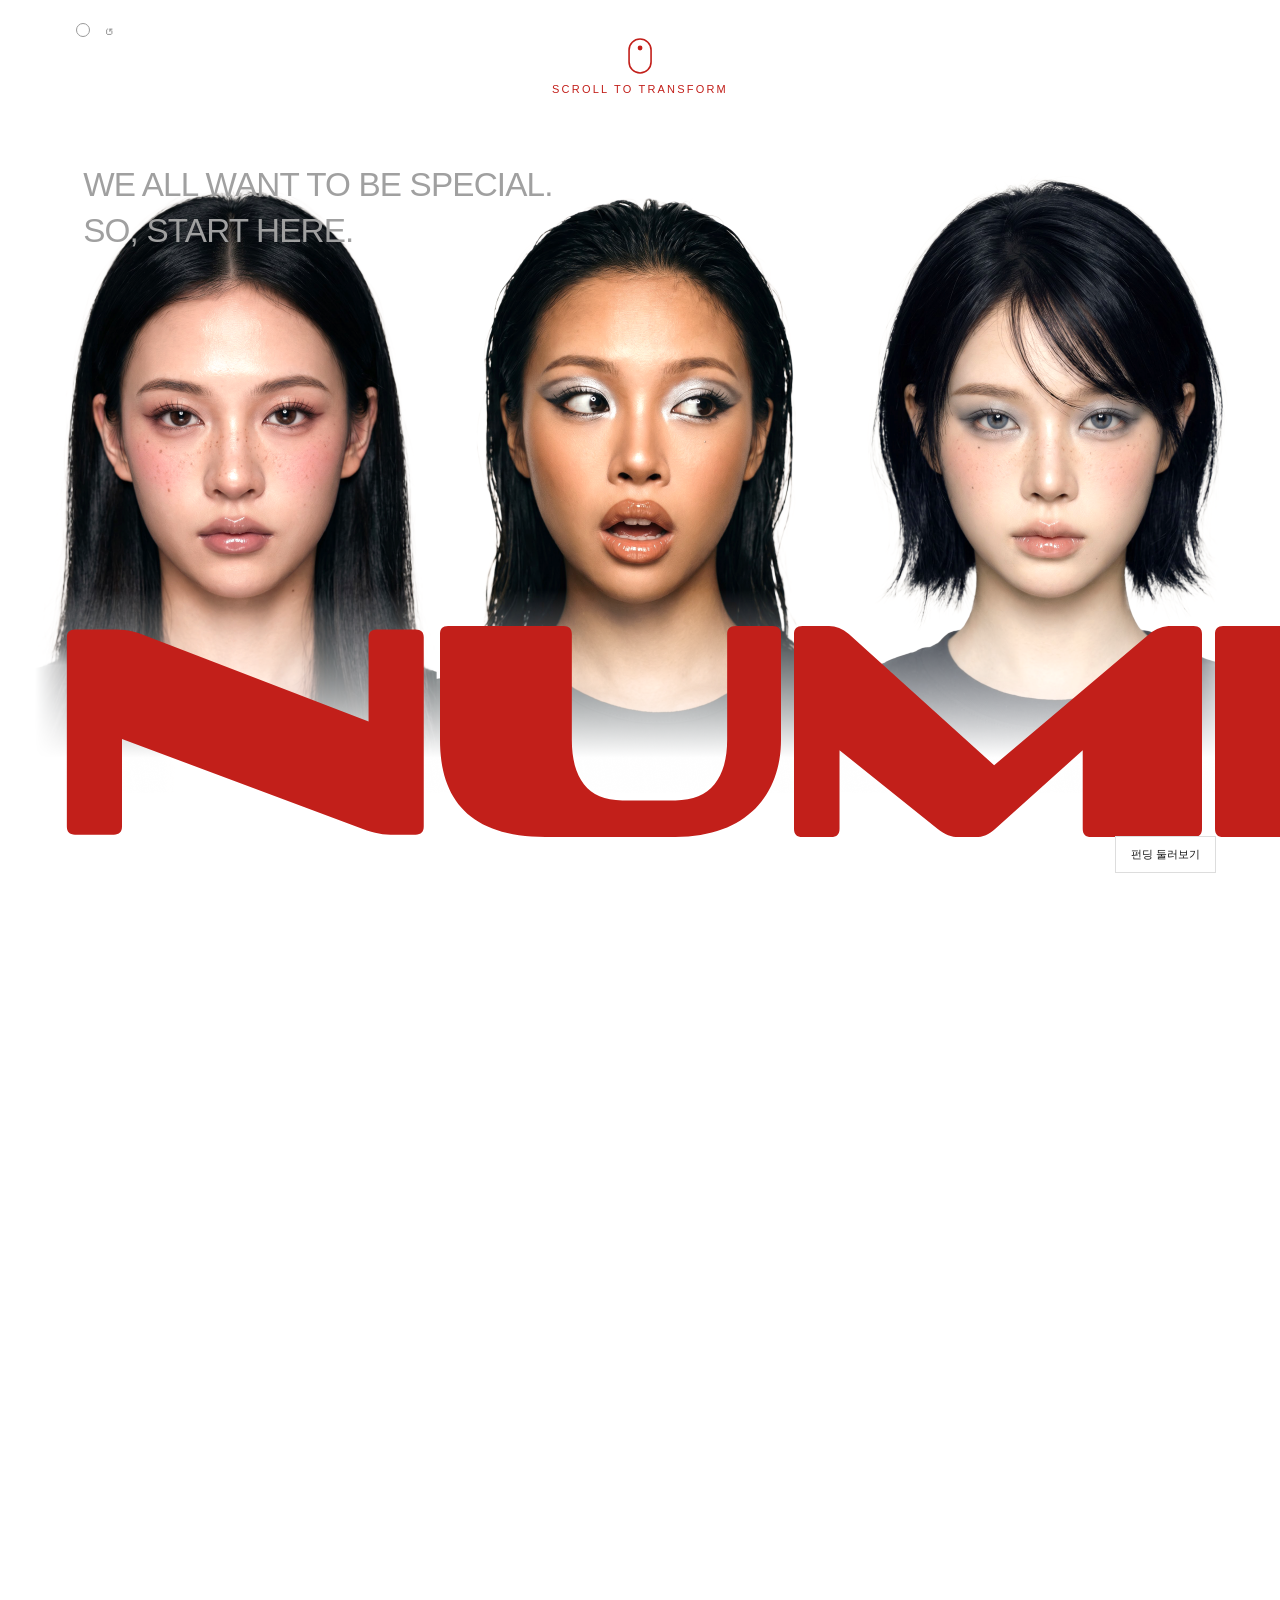
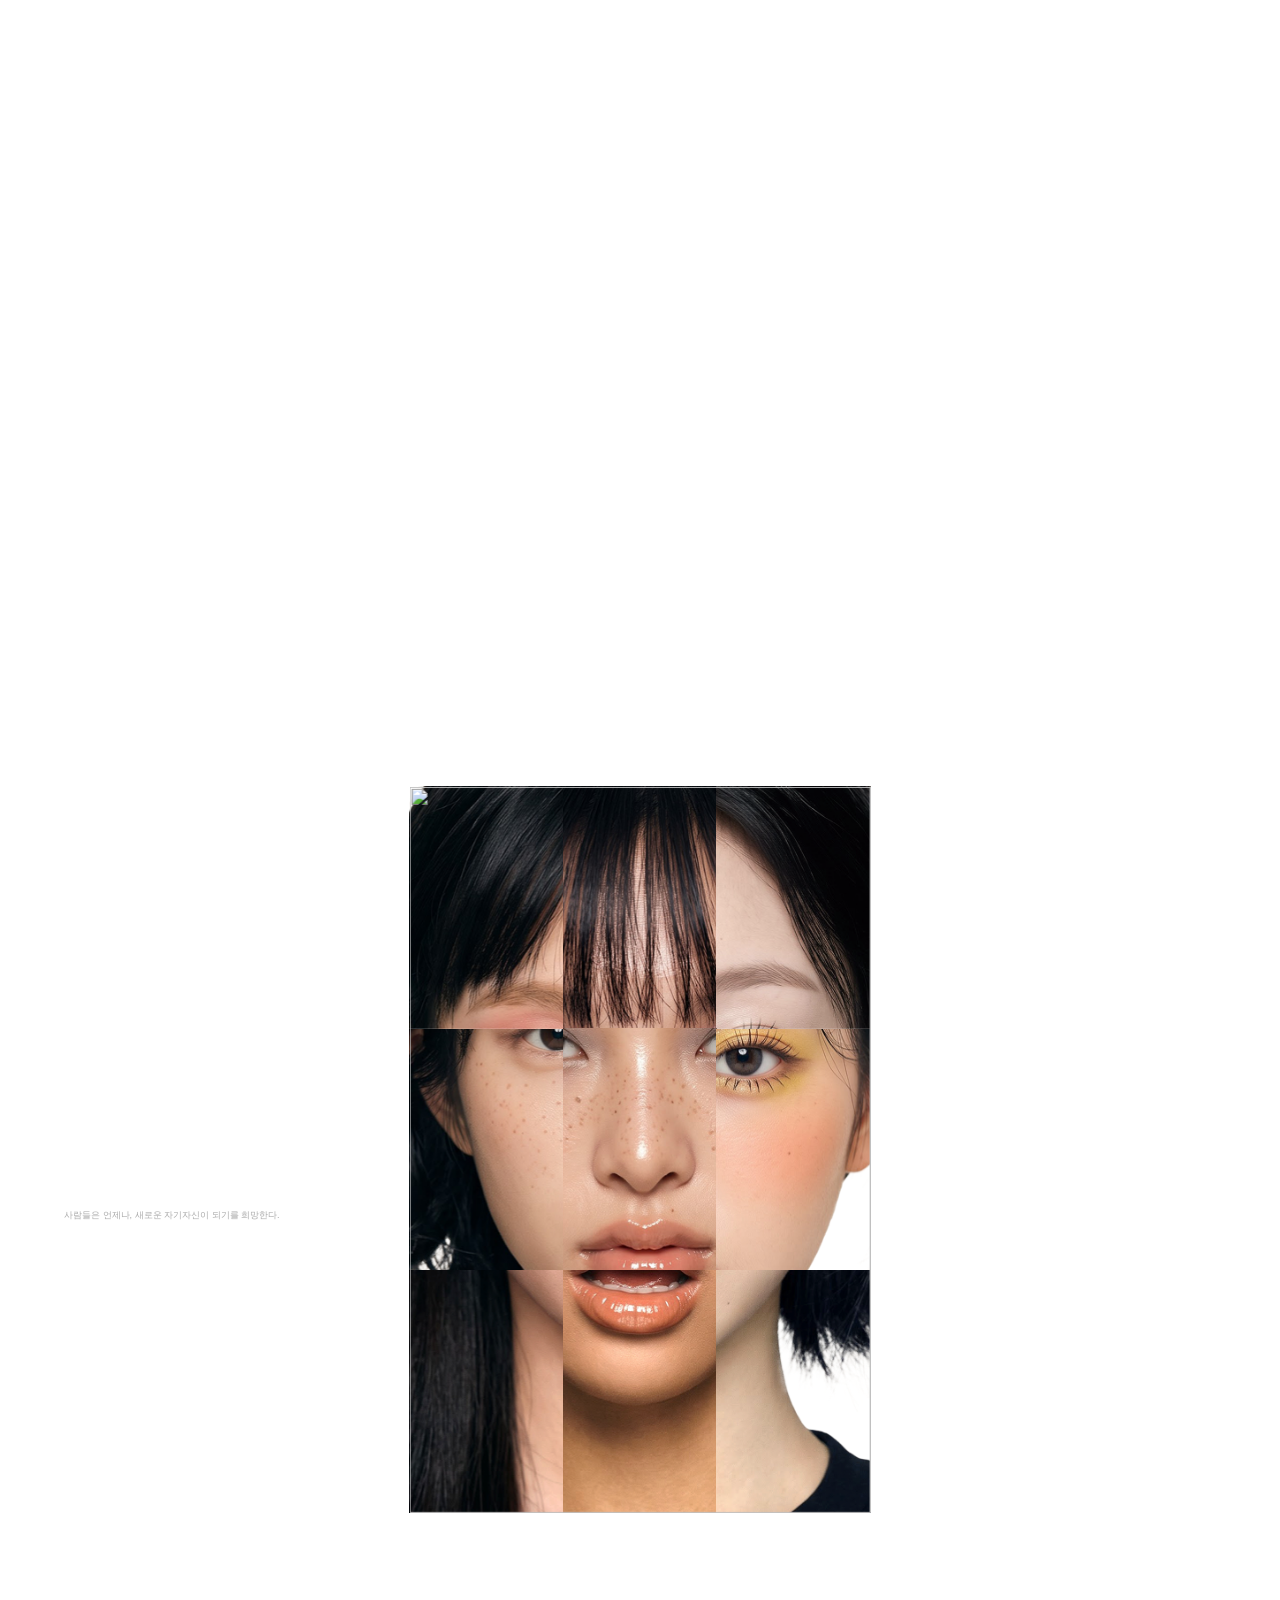
==== commit f5f01132: "Split funding feed into reel and post panels with guided cues The reel stays on the left while the r" ====
--- a/index.html
+++ b/index.html
@@ -7,8 +7,8 @@
 .faces-composition{display:grid;grid-template-columns:repeat(3,1fr);grid-template-rows:repeat(3,1fr);inset:9% auto 9% 50%;width:min(72vh,70vw);transform:translateX(-50%);overflow:visible;gap:0}.face-panel{position:relative;inset:auto;width:100%;height:100%;overflow:hidden;transform:none!important;will-change:opacity}.face-panel img{width:300%;height:100%;object-fit:cover;max-width:none;left:0;top:0;transform-origin:50% 50%;will-change:transform}.scene-caption{font-size:clamp(14px,1.25vw,26px);max-width:20vw}.focus-face{position:absolute;left:50%;top:50%;width:min(48vh,42vw);height:64vh;transform:translate(-50%,-50%);overflow:hidden;opacity:0;pointer-events:none;background:white}.focus-face img,.turn-face img{position:absolute;width:300%;height:100%;object-fit:cover;left:0;transform:translateX(-33.333%)}.turn-scene{height:180svh;background:#fff}.turn-sticky{position:sticky;top:0;height:100svh;overflow:hidden}.turn-face{position:absolute;left:50%;top:50%;transform:translate(-50%,-50%);width:min(48vh,42vw);height:64vh;overflow:hidden}.turn-copy{position:absolute;bottom:12%;left:6%;font-size:clamp(20px,3vw,64px);letter-spacing:-.04em;color:#999}.asset-note{position:absolute;top:7%;right:6%;font-size:10px;letter-spacing:.1em;color:#aaa}.faces-scroll{height:1180svh}@media(max-width:700px){.faces-composition{width:84vw;inset:22% auto 20% 50%}.scene-caption{max-width:none;top:8%;font-size:15px}.focus-face,.turn-face{width:65vw;height:52vh}.asset-note{top:5%;font-size:8px}}
 </style>
 <link rel="stylesheet" href="typography.css?v=20261020-apple-sd">
-<link rel="stylesheet" href="feed-refinement.css?v=20261102-intro-bar"><link rel="stylesheet" href="contact.css"><link rel="stylesheet" href="project-studio.css?v=maker-merge">
-<div id="journey"><div class="logo-scroll"><main class="stage" aria-label="N00 인트로"><img class="portrait" src="assets/hero.png" alt="서로 다른 메이크업을 한 세 사람"><div class="intro-bar"><div id="intro-tools" class="intro-tools"><button id="intro-tools-dot" type="button" aria-label="안내 및 전체화면 열기" aria-expanded="false" aria-controls="intro-tools-panel"></button><div id="intro-tools-panel" class="intro-tools-panel"><button id="fullscreen-toggle" type="button" aria-label="전체화면 보기" aria-pressed="false">전체화면 ⛶</button><p class="ai-model-notice">본 웹사이트에 등장하는 모든 모델은 AI로 제작되었습니다.</p><span id="fullscreen-feedback" role="status"></span></div></div><button class="replay" type="button" aria-label="로고 모션 다시 보기"><span aria-hidden="true">↺</span><small>REPLAY</small></button></div><header class="top"><img class="small-logo" src="assets/NOO%20LOGO_FINAL.svg" alt="N00"></header><button class="hint">SCROLL TO DISCOVER<span>⌄</span></button><div class="caption intro-message">WE ALL WANT TO BE SPECIAL.<br>SO, START HERE.</div><div class="word" aria-label="NUMBER"></div><img class="final-logo" src="assets/NOO%20LOGO_FINAL.svg" alt="N00"><footer class="footer"><span>N00 — BEAUTY IN THE MAKING</span><div class="label"><span class="status" aria-live="polite">01 / NUMBER</span><span class="track"><i></i></span></div></footer></main></div>
+<link rel="stylesheet" href="feed-refinement.css?v=20261103-cues"><link rel="stylesheet" href="contact.css?v=20261102-lab-take-home"><link rel="stylesheet" href="project-studio.css?v=maker-merge"><link rel="stylesheet" href="feed-split.css?v=20261103-cues">
+<div id="journey"><div class="logo-scroll"><main class="stage" aria-label="N00 인트로"><img class="portrait" src="assets/hero.png" alt="서로 다른 메이크업을 한 세 사람"><div class="intro-bar"><div id="intro-tools" class="intro-tools"><button id="intro-tools-dot" type="button" aria-label="안내 및 전체화면 열기" aria-expanded="false" aria-controls="intro-tools-panel"></button><div id="intro-tools-panel" class="intro-tools-panel"><button id="fullscreen-toggle" type="button" aria-label="전체화면 보기" aria-pressed="false">전체화면 ⛶</button><p class="ai-model-notice">본 웹사이트에 등장하는 모든 모델은 AI로 제작되었습니다.</p><span id="fullscreen-feedback" role="status"></span></div></div><button class="replay" type="button" aria-label="로고 모션 다시 보기"><span aria-hidden="true">↺</span><small>REPLAY</small></button></div><header class="top"><img class="small-logo" src="assets/NOO%20LOGO_FINAL.svg" alt="N00"></header><button class="hint" aria-label="스크롤해서 시작하기"><svg class="hint-mouse" viewBox="0 0 24 36" fill="none"><rect x="1" y="1" width="22" height="34" rx="11" stroke="currentColor" stroke-width="1.6"/><circle class="hint-dot" cx="12" cy="10" r="2.4" fill="currentColor"/></svg><svg class="hint-swipe" viewBox="0 0 24 36" fill="none" stroke="currentColor" stroke-width="1.8" stroke-linecap="round" stroke-linejoin="round"><path class="hint-chev" d="M5 16l7-7 7 7"/><path class="hint-chev" d="M5 26l7-7 7 7"/></svg><span class="hint-desk">SCROLL TO TRANSFORM</span><span class="hint-touch">SWIPE TO TRANSFORM</span></button><div class="caption intro-message">WE ALL WANT TO BE SPECIAL.<br>SO, START HERE.</div><div class="word" aria-label="NUMBER"></div><img class="final-logo" src="assets/NOO%20LOGO_FINAL.svg" alt="N00"><footer class="footer"><span>N00 — BEAUTY IN THE MAKING</span><div class="label"><span class="status" aria-live="polite">01 / NUMBER</span><span class="track"><i></i></span></div></footer></main></div>
 <section class="faces-scroll" aria-label="얼굴 콜라주에서 한 사람으로"><div class="faces-sticky"><div class="scene-caption collage-copy" aria-label="Everyone always wants to be someone new."><div class="collage-copy-lines" aria-hidden="true"><span>Everyone</span><span>always wants to be</span><span>someone new.</span></div><p>사람들은 언제나, 새로운 자기자신이 되기를 희망한다.</p></div><div class="faces-composition"></div><div class="faces-cover" aria-hidden="true"><img src="assets/people/composite-closeup.png" alt="" fetchpriority="high"></div><div class="focus-face"><img src="assets/looks/0-wide.png" alt="다음 장면으로 이어지는 인물"></div><div class="focus-question" aria-label="You too, right?"><span class="question-left" aria-hidden="true">You too,</span><span class="question-right" aria-hidden="true">right?</span><button type="button" class="question-yes" disabled aria-label="YES — 나만의 스타일 선택하기">YES <b aria-hidden="true"></b></button></div><div id="look-studio" class="look-studio" aria-labelledby="look-heading">
 <div class="look-stage">
 <header class="look-heading"><h2 id="look-heading">CHOOSE<br>THE STYLE<br>YOU LOVE.</h2><p>당신이 좋아하는 스타일이 제품이 되는 공간.<br>원하는 스타일을 이곳에서 함께 실현해요.</p></header>
@@ -19,17 +19,21 @@
 
 
 <section class="lineup-scroll" aria-label="N00 새로운 뷰티 라인업"><div class="lineup-sticky"><div class="lineup-content"><img class="lineup-logo" src="assets/NOO%20LOGO_FINAL.svg" alt="N00"><nav class="lineup-nav" aria-label="브랜드 메뉴"><a href="#categories">FUND</a><button data-lineup-info="about">ABOUT</button><button data-lineup-info="makers">MAKERS</button><button data-lineup-info="journal">JOURNAL</button></nav><div class="lineup-products"><figure class="lineup-item lineup-ampoule" style="--item:0"><div><img src="assets/lineup/ampoule.png" alt="N00 AMPOULE 패키지 디자인"></div><figcaption>AMPOULE</figcaption></figure><figure class="lineup-item lineup-cushion" style="--item:1"><div><img src="assets/lineup/cushion.png" alt="N00 CUSHION 패키지 디자인"></div><figcaption>CUSHION</figcaption></figure><figure class="lineup-item lineup-lip" style="--item:2"><div><img src="assets/lineup/lip.png" alt="N00 LIP 패키지 디자인"></div><figcaption>LIP</figcaption></figure><figure class="lineup-item lineup-mascara" style="--item:3"><div><img src="assets/lineup/mascara.png" alt="N00 MASCARA 패키지 디자인"></div><figcaption>MASCARA</figcaption></figure><figure class="lineup-item lineup-blush" style="--item:4"><div><img src="assets/lineup/blush.png" alt="N00 BLUSH 패키지 디자인"></div><figcaption>BLUSH</figcaption></figure><figure class="lineup-item lineup-brow" style="--item:5"><div><img src="assets/lineup/brow.png" alt="N00 BROW 패키지 디자인"></div><figcaption>BROW</figcaption></figure></div><p class="lineup-slogan"><span>FIND YOUR NEW BEAUTY.</span></p></div></div></section><dialog id="lineup-dialog" aria-labelledby="lineup-dialog-title"><button class="plain" id="lineup-dialog-close" aria-label="닫기">닫기 ×</button><h2 id="lineup-dialog-title"></h2><p id="lineup-dialog-copy"></p><button class="outline" id="lineup-discover">기획 중인 제품 둘러보기 </button></dialog><section id="categories" class="categories"><div class="section-top"><img src="assets/NOO%20LOGO_FINAL.svg" alt="N00"><button class="plain" data-action="results">MY PAGE </button></div><div class="category-heading"><h1>THEN,<br><em>LET’s MAKE IT</em></h1><p>지금 끌리는 것부터.<br>선택한 취향 너머로 탐색해 보세요.</p></div><div class="category-grid">
-<button class="category" data-category="all"><span class="category-title">all</span><span class="cat-num">[ 00 ]</span><div class="cat-art"><span class="category-editorial">YOUR NEXT<br>DISCOVERY.</span></div><span class="category-cta">바로가기 <span aria-hidden="true"></span></span></button>
+<button class="category" data-category="all"><span class="category-title">all</span><span class="cat-num">[ 00 ]</span><div class="cat-art"><span class="category-editorial">YOUR NEXT<br>DISCOVERY.</span><span id="category-cue" class="category-cue" aria-hidden="true"><svg class="hint-tap" viewBox="0 0 36 36" fill="none"><circle class="hint-ring" cx="18" cy="18" r="10" stroke="currentColor" stroke-width="1.6"/><circle cx="18" cy="18" r="4" fill="currentColor"/></svg><span class="hint-desk">CLICK</span><span class="hint-touch">TAP</span></span></div><span class="category-cta">바로가기 <span aria-hidden="true"></span></span></button>
 <button class="category" data-category="tone"><span class="category-title">tone</span><span class="cat-num">[ 01 ]</span><div class="cat-art"><img class="category-product" src="assets/categories/tone-product.png" alt="TONE 제품 콘셉트"></div><span class="category-cta">바로가기 <span aria-hidden="true"></span></span></button>
 <button class="category" data-category="gloss"><span class="category-title">gloss</span><span class="cat-num">[ 02 ]</span><div class="cat-art"><img class="category-product" src="assets/categories/gloss-product.png" alt="GLOSS 제품 콘셉트"></div><span class="category-cta">바로가기 <span aria-hidden="true"></span></span></button>
 <button class="category" data-category="scent"><span class="category-title">scent</span><span class="cat-num">[ 03 ]</span><div class="cat-art"><img class="category-product" src="assets/categories/scent-product.png" alt="SCENT 제품 콘셉트"></div><span class="category-cta">바로가기 <span aria-hidden="true"></span></span></button>
 </div><div class="category-foot"><span>전시 체험 · 실제 결제 없음</span></div></section></div>
 <button id="skip-intro" class="skip-intro">펀딩 둘러보기 </button>
 <div id="experience" hidden><button id="shortform-menu" type="button" aria-expanded="false" aria-controls="app-navigation feed-navigation">☰ 메뉴</button><header id="app-navigation" class="app-nav"><button class="brand plain" data-action="home"><img src="assets/NOO%20LOGO_FINAL.svg" alt="N00 홈"></button><nav aria-label="탐색"><button class="plain" data-action="categories">EXPLORE</button><button id="account-nav" class="plain" data-action="results">MY PAGE</button><button class="plain contact-nav" data-action="contact">CONTACT</button></nav><button id="wallet" class="plain" data-action="results"></button></header>
-<main id="feed-view" class="view"><div id="feed-navigation" class="feed-toolbar"><div class="feed-modes" role="group" aria-label="보기 모드"><button id="close-participation" aria-pressed="true">숏폼 보기</button><button id="funding-mode" aria-pressed="false" aria-controls="feed-planning feed-purchase">펀딩 정보</button></div><span id="filter-label" hidden></span><span id="feed-counter" hidden></span></div><div class="feed-layout">
-<aside id="feed-planning" class="project-info" hidden><h1 id="product-title"></h1><p id="product-intro"></p><div class="funding-overview"><div class="funding-achievement"><strong id="fund-rate"></strong><span>% 달성</span></div><div id="funding-panel" class="progress-info" hidden><div class="fund-meter"><i id="fund-meter-bar"></i></div><div class="overview-amount"><strong id="fund-total"></strong><span>목표 <span id="fund-goal"></span></span></div><div class="overview-bottom"><div class="deadline"><strong></strong><span>펀딩 마감까지</span></div><div class="overview-people"><strong id="fund-people"></strong><span>함께한 사람들</span></div></div></div></div><details id="participant-tastes" class="participant-tastes"><summary>참여자 취향 더보기 <span aria-hidden="true">＋</span></summary><div id="participant-taste-content"></div></details></aside>
-<section class="media-column" aria-label="제품 콘텐츠"><div class="swipe-viewport"><div id="media-stage" class="media-stage" tabindex="0" aria-label="제품 콘텐츠. 위아래 방향키로 제품 탐색"><video id="gloss-reel" src="assets/shortform/gloss-reel.mp4" muted loop playsinline preload="metadata" hidden aria-label="글로우 레이어 립 글로스 숏폼 영상"></video><div class="media-face"><img id="media-face-img" src="assets/hero.png" alt="메이크업 이미지"></div><img id="media-product" class="media-product" alt="제품 이미지"><div class="reel-funding" aria-label="펀딩 현황"><span id="reel-fund-rate"></span><span id="reel-fund-deadline"></span></div><div class="media-top"><button id="motion-toggle" aria-label="이미지 모션 일시정지">Ⅱ</button></div><div class="media-bottom"><span id="media-caption"></span><div class="media-tabs" role="group" aria-label="콘텐츠 선택"><button data-media="0" aria-label="메이크업 보기">01</button><button data-media="1" aria-label="제품 보기">02</button></div></div></div></div><div class="shortform-actions" aria-label="콘텐츠 참여"><button id="social-like" aria-pressed="false"><svg viewBox="0 0 24 24" fill="none" stroke="currentColor" stroke-width="1.5" stroke-linecap="round" stroke-linejoin="round" aria-hidden="true"><path d="M20.8 4.6a5.5 5.5 0 0 0-7.8 0L12 5.7l-1.1-1.1a5.5 5.5 0 0 0-7.8 7.8L12 21l8.8-8.6a5.5 5.5 0 0 0 0-7.8Z"/></svg><span id="social-like-label">좋아요</span></button><button id="social-comment" aria-haspopup="dialog"><svg viewBox="0 0 24 24" fill="none" stroke="currentColor" stroke-width="1.5" stroke-linecap="round" stroke-linejoin="round" aria-hidden="true"><path d="M21 11.5a9 9 0 0 1-9 9 10 10 0 0 1-4-.9L3 21l1.4-4.6A9 9 0 1 1 21 11.5Z"/><path d="M8 9h8M8 13h5"/></svg><span id="social-comment-label">의견 남기기</span></button><button id="social-follow" aria-pressed="false"><svg viewBox="0 0 24 24" fill="none" stroke="currentColor" stroke-width="1.5" stroke-linecap="round" stroke-linejoin="round" aria-hidden="true"><circle cx="10" cy="7" r="4"/><path d="M2 21v-2a8 8 0 0 1 13-6"/><path id="follow-state-icon" d="M19 14v8M15 18h8"/></svg><span id="social-follow-label">팔로우</span></button><button id="social-note" aria-haspopup="dialog"><svg viewBox="0 0 24 24" fill="none" stroke="currentColor" stroke-width="1.5" stroke-linecap="round" stroke-linejoin="round" aria-hidden="true"><path d="m5 4 13-1 2 18-14 1L5 4ZM8 2v5M13 1v5M9 11h6M9 15h4"/></svg><span id="social-note-label">메이커 노트</span></button><div class="feed-maker-profile" aria-label="메이커 studio.n00"><span class="feed-maker-avatar" aria-hidden="true">N</span><span class="feed-maker-name">studio.n00</span></div></div><div class="shortform-entry"><div><h2 id="shortform-title"></h2></div><button id="open-participation" class="primary" aria-expanded="false" aria-controls="feed-planning feed-purchase">함께 만들기 <span></span></button></div><div class="media-footer"><div><button id="prev-product" aria-label="이전 제품">↑</button><button id="next-product" aria-label="다음 제품">↓</button></div></div></section>
-<aside id="feed-purchase" class="purchase" hidden><div class="reward-note"><span class="funding-live"><i aria-hidden="true"></i>펀딩 진행 중</span></div><div class="contribution-input"><p id="contribution-share" aria-live="polite"></p><label for="contribution-amount">참여금액</label><div><input id="contribution-amount" type="number" min="1000" step="100" value="15000" aria-describedby="amount-error contribution-share"><span>원</span></div><div class="amount-presets"><button data-amount="5000">5천 원</button><button data-amount="15000">1만 5천 원</button><button data-amount="30000">3만 원</button></div><p id="amount-error" class="feedback" aria-live="polite"></p><div class="contribution-track"><i id="contribution-bar"></i></div></div><details id="reward-fold" class="option-fold"><summary>참여 리워드 <span id="reward-summary"></span></summary><div id="reward-choices"></div></details><details id="physical-options" class="option-fold"><summary>제품 옵션 <span id="option-summary"></span></summary><fieldset><legend class="compact-sr">제품 옵션 · 본품 1개</legend><div id="option-list"></div></fieldset><label id="limited-options" hidden>한정 굿즈<select id="limited-choice"><option value="미니 케이스">미니 케이스</option><option value="메이커 파우치">메이커 파우치</option></select></label></details><details class="terms-fold"><summary>출시 혜택 및 이용 조건</summary><p class="reward-terms">전시용 구성·금액 예시 · 출시 혜택은 우선 구매권 + 출시 10% 할인권(최대 5천 원, 출시 후 30일, 1회 사용). 출시 시 별도 구매가 필요해요. 본품·한정 세트에도 함께 제공돼요.</p></details><p class="refund-promise">목표 미달 시 제작 없이 참여금 전액 환불<br><span>플랫폼의 다음 펀딩 할인 쿠폰은 별도로 제공돼요.</span></p><div class="participation-buttons"><button id="fund-button" class="primary">함께 만들기 <span></span></button><button id="maker-note-button" aria-haspopup="dialog" aria-controls="maker-note-dialog"><svg viewBox="0 0 48 48" fill="none" aria-hidden="true"><path d="M12 9 34 7l2 31-24 2-2-29Z" stroke="currentColor" stroke-width="1.6" stroke-linejoin="round"/><path d="M17 6v7m6-8v7m6-8v7M17 20l10-1m-10 7 6-1m-6 7 5-1M29 28l9-13 4 3-9 13-5 3Z" stroke="currentColor" stroke-width="1.6" stroke-linecap="round" stroke-linejoin="round"/><path d="m36 18 3 2" stroke="currentColor" stroke-width="1.6"/></svg><span>메이커 노트</span></button></div><p class="purchase-note">체험 예산으로 참여하며 실제 결제는 없어요.</p><p id="feed-feedback" class="feedback" aria-live="polite"></p></aside>
+<main id="feed-view" class="view split"><div id="feed-navigation" class="feed-toolbar"><span id="filter-label" hidden></span><span id="feed-counter" hidden></span></div><div class="feed-layout">
+<section class="media-column" aria-label="제품 콘텐츠"><div class="swipe-viewport"><div id="media-stage" class="media-stage" tabindex="0" aria-label="제품 콘텐츠. 위아래 방향키로 제품 탐색"><video id="gloss-reel" src="assets/shortform/gloss-reel.mp4" muted loop playsinline preload="metadata" hidden aria-label="글로우 레이어 립 글로스 숏폼 영상"></video><div class="media-face"><img id="media-face-img" src="assets/hero.png" alt="메이크업 이미지"></div><img id="media-product" class="media-product" alt="제품 이미지"><div class="reel-funding" aria-label="펀딩 현황"><span id="reel-fund-rate"></span><span id="reel-fund-deadline"></span></div><div class="media-top"><button id="motion-toggle" aria-label="이미지 모션 일시정지">Ⅱ</button></div><div class="media-bottom"><span id="media-caption"></span><div class="media-tabs" role="group" aria-label="콘텐츠 선택"><button data-media="0" aria-label="메이크업 보기">01</button><button data-media="1" aria-label="제품 보기">02</button></div></div></div><div id="feed-hint" class="feed-hint" aria-hidden="true" hidden><svg class="hint-mouse" viewBox="0 0 24 36" fill="none"><rect x="1" y="1" width="22" height="34" rx="11" stroke="currentColor" stroke-width="1.6"/><circle class="hint-dot" cx="12" cy="10" r="2.4" fill="currentColor"/></svg><svg class="hint-swipe" viewBox="0 0 24 36" fill="none" stroke="currentColor" stroke-width="1.8" stroke-linecap="round" stroke-linejoin="round"><path class="hint-chev" d="M5 16l7-7 7 7"/><path class="hint-chev" d="M5 26l7-7 7 7"/></svg><span class="hint-desk">SCROLL</span><span class="hint-touch">SWIPE UP</span></div></div><div class="media-footer"><div><button id="prev-product" aria-label="이전 제품">↑</button><button id="next-product" aria-label="다음 제품">↓</button></div></div></section>
+<aside id="feed-side" class="feed-side" aria-label="게시글과 펀딩 정보"><div class="side-track">
+<section id="feed-post" class="side-page" aria-label="게시글"><div class="side-scroll"><div class="post-maker"><span class="feed-maker-avatar" aria-hidden="true">N</span><div><strong>studio.n00</strong><small>메이커</small></div><button id="social-follow" aria-pressed="false"><svg viewBox="0 0 24 24" fill="none" stroke="currentColor" stroke-width="1.5" stroke-linecap="round" stroke-linejoin="round" aria-hidden="true"><circle cx="10" cy="7" r="4"/><path d="M2 21v-2a8 8 0 0 1 13-6"/><path id="follow-state-icon" d="M19 14v8M15 18h8"/></svg><span id="social-follow-label" class="compact-sr">팔로우</span></button></div><h2 id="shortform-title"></h2><p id="post-intro"></p><div class="post-reactions"><button id="social-like" aria-pressed="false"><svg viewBox="0 0 24 24" fill="none" stroke="currentColor" stroke-width="1.5" stroke-linecap="round" stroke-linejoin="round" aria-hidden="true"><path d="M20.8 4.6a5.5 5.5 0 0 0-7.8 0L12 5.7l-1.1-1.1a5.5 5.5 0 0 0-7.8 7.8L12 21l8.8-8.6a5.5 5.5 0 0 0 0-7.8Z"/></svg><span id="social-like-label">좋아요</span></button><button id="social-comment"><svg viewBox="0 0 24 24" fill="none" stroke="currentColor" stroke-width="1.5" stroke-linecap="round" stroke-linejoin="round" aria-hidden="true"><path d="M21 11.5a9 9 0 0 1-9 9 10 10 0 0 1-4-.9L3 21l1.4-4.6A9 9 0 1 1 21 11.5Z"/><path d="M8 9h8M8 13h5"/></svg><span id="social-comment-label">의견 남기기</span></button><button id="social-note" aria-haspopup="dialog"><svg viewBox="0 0 24 24" fill="none" stroke="currentColor" stroke-width="1.5" stroke-linecap="round" stroke-linejoin="round" aria-hidden="true"><path d="m5 4 13-1 2 18-14 1L5 4ZM8 2v5M13 1v5M9 11h6M9 15h4"/></svg><span id="social-note-label">메이커 노트</span></button></div><button id="funding-mode" class="post-fund" aria-pressed="false" aria-controls="feed-funding"><span><b id="post-fund-rate"></b> · <span id="post-fund-deadline"></span></span><span>펀딩 정보 →</span></button><section class="post-comments" aria-label="의견"><h3>의견 <span id="post-comment-total">0</span>개</h3><form id="post-comment-form" class="post-composer"><span id="post-me" class="post-avatar is-me" aria-hidden="true">나</span><div><input id="post-comment-input" maxlength="500" placeholder="의견 추가..." aria-label="의견 추가" autocomplete="off"><div id="post-comment-actions" class="post-composer-actions" hidden><button type="button" class="pill" id="post-comment-cancel">취소</button><button type="submit" class="pill is-submit" id="post-comment-submit" disabled>의견</button></div></div></form><div id="post-comment-list"></div></section></div><div class="side-foot"><button id="open-participation" class="primary" aria-expanded="false" aria-controls="feed-funding">펀딩 정보 보기</button></div></section>
+<section id="feed-funding" class="side-page" aria-label="펀딩 정보" inert><div class="side-scroll"><button id="close-participation" class="side-back" aria-pressed="true">← 게시글</button>
+<aside id="feed-planning" class="project-info"><h1 id="product-title"></h1><p id="product-intro"></p><div class="funding-overview"><div class="funding-achievement"><strong id="fund-rate"></strong><span>% 달성</span></div><div id="funding-panel" class="progress-info" hidden><div class="fund-meter"><i id="fund-meter-bar"></i></div><div class="overview-amount"><strong id="fund-total"></strong><span>목표 <span id="fund-goal"></span></span></div><div class="overview-bottom"><div class="deadline"><strong></strong><span>펀딩 마감까지</span></div><div class="overview-people"><strong id="fund-people"></strong><span>함께한 사람들</span></div></div></div></div><details id="participant-tastes" class="participant-tastes"><summary>참여자 취향 더보기 <span aria-hidden="true">＋</span></summary><div id="participant-taste-content"></div></details></aside>
+<aside id="feed-purchase" class="purchase"><div class="reward-note"><span class="funding-live"><i aria-hidden="true"></i>펀딩 진행 중</span></div><div class="contribution-input"><p id="contribution-share" aria-live="polite"></p><label for="contribution-amount">참여금액</label><div><input id="contribution-amount" type="number" min="1000" step="100" value="15000" aria-describedby="amount-error contribution-share"><span>원</span></div><div class="amount-presets"><button data-amount="5000">5천 원</button><button data-amount="15000">1만 5천 원</button><button data-amount="30000">3만 원</button></div><p id="amount-error" class="feedback" aria-live="polite"></p><div class="contribution-track"><i id="contribution-bar"></i></div></div><details id="reward-fold" class="option-fold"><summary>참여 리워드 <span id="reward-summary"></span></summary><div id="reward-choices"></div></details><details id="physical-options" class="option-fold"><summary>제품 옵션 <span id="option-summary"></span></summary><fieldset><legend class="compact-sr">제품 옵션 · 본품 1개</legend><div id="option-list"></div></fieldset><label id="limited-options" hidden>한정 굿즈<select id="limited-choice"><option value="미니 케이스">미니 케이스</option><option value="메이커 파우치">메이커 파우치</option></select></label></details><details class="terms-fold"><summary>출시 혜택 및 이용 조건</summary><p class="reward-terms">전시용 구성·금액 예시 · 출시 혜택은 우선 구매권 + 출시 10% 할인권(최대 5천 원, 출시 후 30일, 1회 사용). 출시 시 별도 구매가 필요해요. 본품·한정 세트에도 함께 제공돼요.</p></details><p class="refund-promise">목표 미달 시 제작 없이 참여금 전액 환불<br><span>플랫폼의 다음 펀딩 할인 쿠폰은 별도로 제공돼요.</span></p><div class="participation-buttons"><button id="fund-button" class="primary">함께 만들기 <span></span></button><button id="maker-note-button" aria-haspopup="dialog" aria-controls="maker-note-dialog"><svg viewBox="0 0 48 48" fill="none" aria-hidden="true"><path d="M12 9 34 7l2 31-24 2-2-29Z" stroke="currentColor" stroke-width="1.6" stroke-linejoin="round"/><path d="M17 6v7m6-8v7m6-8v7M17 20l10-1m-10 7 6-1m-6 7 5-1M29 28l9-13 4 3-9 13-5 3Z" stroke="currentColor" stroke-width="1.6" stroke-linecap="round" stroke-linejoin="round"/><path d="m36 18 3 2" stroke="currentColor" stroke-width="1.6"/></svg><span>메이커 노트</span></button></div><p class="purchase-note">체험 예산으로 참여하며 실제 결제는 없어요.</p><p id="feed-feedback" class="feedback" aria-live="polite"></p></aside></div></section>
+</div></aside>
 </div></main>
 <main id="result-view" class="view" hidden>
 <div class="account-shell"><header class="account-hero"><div><button id="profile-name" class="profile-pill">GUEST · 닉네임 연결</button><h1 id="result-name">Your taste.<br>Taking shape.</h1><p id="result-summary"></p></div><div class="taste-card"><span>YOUR BEAUTY DNA</span><img id="taste-image" class="taste-image" src="assets/dna/dna-open.svg" alt="TONE · GLOSS · SCENT 취향 지도"><strong id="taste-label"></strong><div id="taste-bias" class="taste-bias" aria-label="카테고리별 취향 비율"></div></div></header>
@@ -38,7 +42,7 @@
 <div class="collection-heading"><h2>My collection</h2></div><div class="collection-tabs" role="group" aria-label="나의 선택"><button data-collection="likes" aria-pressed="true">좋아요</button><button data-collection="opinions" aria-pressed="false">내 의견</button><button data-collection="following" aria-pressed="false">팔로잉</button></div><div id="personal-collection"></div><details class="account-benefits"><summary>출시 혜택 · 쿠폰 <span id="benefit-count"></span></summary><div id="benefit-list"></div></details></section>
 <section id="created-panel" hidden><div class="collection-heading"><div><h2>내가 만든 프로젝트</h2></div><button id="new-project" class="primary">새 프로젝트 ＋</button></div><p class="account-caption">전시용 관리 공간 · 작성한 게시물은 이 기기에만 저장됩니다.</p><div id="creator-list"></div></section>
 <footer class="result-actions"><button class="outline" id="save-record">기록 저장하기 ↓</button><button class="plain" id="switch-profile">닉네임 전환</button><button class="plain" id="new-visitor">다음 관람객 시작</button><button class="plain" data-action="home">메인으로 </button></footer><p class="account-caption">닉네임별 기록과 전체 좋아요는 이 브라우저에 저장됩니다. 실제 로그인이나 다른 기기와의 동기화는 지원하지 않습니다.</p><p id="result-feedback" class="feedback" aria-live="polite"></p></div></main>
-<main id="contact-view" class="view" hidden aria-labelledby="contact-title"><div class="contact-layout"><section class="contact-copy"><span class="contact-kicker">N[00] / CONTACT</span><h1 id="contact-title">LET’S<br>START A<br><em>CONVERSATION.</em></h1><p>서비스에 대해 궁금한 점이 있나요?<br>당신의 질문과 아이디어를 들려주세요.</p></section><aside class="contact-channel" aria-label="카카오 오픈채팅 문의"><span class="contact-channel-label">TALK TO N[00]</span><div class="contact-qr" id="contact-qr"><span>QR CODE<small>오픈채팅 연결 준비 중</small></span></div><h2>카카오 오픈채팅</h2><p>QR 코드가 등록되면 휴대폰 카메라로 스캔해<br>편하게 메시지를 남길 수 있어요.</p><span class="contact-channel-note">QUESTIONS, IDEAS, OR JUST A HELLO.</span></aside></div><footer class="contact-footer"><span>YOUR NEXT IDEA STARTS HERE.</span><span>N[00]</span></footer></main>
+<main id="contact-view" class="view" hidden aria-labelledby="contact-title"><div class="contact-layout"><section class="contact-copy"><h1 id="contact-title">LET’S<br>START A<br><em>CONVERSATION.</em></h1><p>서비스에 대해 궁금한 점이 있나요?<br>당신의 질문과 아이디어를 들려주세요.</p></section><aside class="contact-channel" aria-label="메일 문의"><h2>메일 보내기</h2><form id="contact-form" class="contact-form"><label for="contact-name">이름</label><input id="contact-name" name="name" maxlength="40" required autocomplete="name"><label for="contact-email">답장 받을 이메일</label><input id="contact-email" name="email" type="email" maxlength="120" required autocomplete="email"><label for="contact-message">내용</label><textarea id="contact-message" name="message" rows="5" maxlength="2000" required></textarea><input class="contact-honey" name="_honey" tabindex="-1" autocomplete="off" aria-hidden="true"><button id="contact-send" class="primary" type="submit">메일 보내기</button><p id="contact-status" role="status" aria-live="polite"></p><a id="contact-mailto" hidden>메일 앱으로 보내기</a></form></aside></div><footer class="contact-footer"><span>YOUR NEXT IDEA STARTS HERE.</span><span>N[00]</span></footer></main>
 <main id="home-view" class="view" hidden><img class="home-hero" src="assets/hero.png" alt="N00 메인 인물"><div class="home-copy"><h1>THERE IS<br>MORE TO YOU.</h1><button class="primary" data-action="categories">새로운 발견 이어가기 </button><button class="plain" data-action="results">내 기록 확인하기 →</button></div><div class="home-service-links"><button class="outline" data-action="categories">아이디어 발견하기 </button><button class="outline" data-action="results">참여 프로젝트 · 제작 소식 </button></div><button class="plain home-replay" id="intro-again">인트로 다시 보기 ↺</button></main></div>
 <dialog id="nickname-dialog"><form id="nickname-form"><h2>어떤 이름으로<br>기록할까요?</h2><p>선택과 참여를 이 이름으로 모아둘게요. 같은 이름은 새 체험으로 구분합니다. 기록을 이어보려면 아래 항목을 선택하세요.</p><label for="nickname-input">닉네임</label><input id="nickname-input" maxlength="20" required autocomplete="nickname" placeholder="예: 소담"><label class="restore-choice"><input id="restore-existing" type="checkbox"> 같은 닉네임의 기존 기록 불러오기</label><p id="nickname-error" class="feedback" aria-live="polite"></p><button class="primary" type="submit">기록 시작하기 </button><button class="plain dialog-cancel" type="button">돌아가기</button></form></dialog>
 <dialog id="fund-dialog" aria-labelledby="receipt-title"><button id="close-fund" class="receipt-close" aria-label="참여 창 닫기"><svg viewBox="0 0 24 24" width="20" height="20" aria-hidden="true"><path d="m6 6 12 12M18 6 6 18" fill="none" stroke="currentColor" stroke-width="1.5" stroke-linecap="round"/></svg></button><div id="confirmation"><header class="receipt-heading"><span>N[00] / studio.n00</span><h2 id="receipt-title">RECEIPT</h2><p>참여 완료 · 확정된 내역</p></header><div id="confirm-summary"></div><p class="refund-promise">목표 미달 시 참여금 전액 환불 · 다음 펀딩 쿠폰 별도 제공</p><p><span id="receipt-delivery"></span><br>이번 전시에서는 체험 예산만 차감되고, 실제 결제·배송은 진행되지 않아요.</p></div><div id="completion" hidden><div class="arrival-ticket"><span>나의 첫 제작 참여</span><strong id="ticket-name"></strong><span id="ticket-product"></span><span id="ticket-option"></span><i class="ticket-line"></i><small>펀딩 참여 완료 · 제작을 기다리는 중</small></div><h2>이제, 함께 기다릴<br>뷰티가 생겼어요.</h2><p id="completion-summary"></p><button id="completion-card" class="outline" hidden>나의 제작 참여 카드 보기</button><button id="see-result" class="primary">기다리는 프로젝트 보기</button><button class="plain dialog-cancel">다음 제품 둘러보기</button></div></dialog>
@@ -87,8 +91,8 @@
  document.querySelector('#look-studio').inert=lookReveal<.95;document.querySelectorAll('.sketch-orbit img').forEach((img,i)=>{const t=reduced.matches?Number(p>.98):ease(clamp((p-(.865+i*.012))/.05));img.style.opacity=String(t);img.style.translate=`0 ${(1-t)*24}px`;});const portraitHeight=Math.min(innerHeight,innerWidth*9/16);const crownTop=(innerHeight-portraitHeight)+portraitHeight*.115;facesScroll.style.setProperty('--crown-top',crownTop+'px');facesScroll.style.setProperty('--crown-width',Math.min(innerWidth,innerHeight*16/9)*.072+'px');const slogan='WHERE YOUR BEAUTY COMES TO LIFE.';const lettersShown=reduced.matches?(p>1.025?slogan.length:0):Math.floor(clamp((p-1.025)/.105)*slogan.length);document.querySelector('.turn-copy span').textContent=slogan.slice(0,lettersShown);document.querySelector('.turn-copy').style.opacity=lettersShown?'1':'0';window.dispatchEvent(new Event('n00:portrait-progress'));
 }
 addEventListener('scroll',story,{passive:true});addEventListener('resize',story);
-hint.onclick=()=>scrollBy({top:450,behavior:reduced.matches?'instant':'smooth'});hint.firstChild.textContent='SCROLL TO TRANSFORM';
+hint.onclick=()=>scrollBy({top:450,behavior:reduced.matches?'instant':'smooth'});
 document.querySelector('.replay').onclick=()=>scrollTo({top:0,behavior:'instant'});
 story();
 letters.forEach(im=>im.addEventListener('load',measure));addEventListener('resize',measure);measure();story();
-</script><dialog id="making-news-dialog" aria-labelledby="making-news-title"><header class="making-news-header"><span class="making-eyebrow">N[00] / MAKER JOURNAL</span><button id="making-news-close" type="button" aria-label="제작 소식 닫기">×</button></header><h2 id="making-news-title">함께 만드는 과정.</h2><p class="making-product">글로우 레이어 립 글로스</p><p class="making-example">전시용 예시 · 실제 샘플 테스트나 의견 반영 결과를 뜻하지 않아요.</p><div id="making-news-body"></div></dialog><dialog id="project-dialog"><h2 id="plan-title"></h2><div id="plan-content"></div><button class="plain" id="close-plan">닫기</button></dialog><dialog id="maker-note-dialog" aria-labelledby="note-title"><div id="note-legacy"><header class="note-header"><span>studio.n00</span></header><h2 id="note-title">A little note<br>from the maker.</h2><div class="note-sketch"><svg viewBox="0 0 300 200" fill="none" aria-hidden="true"><g stroke="currentColor" stroke-width="1.6" stroke-linecap="round" stroke-linejoin="round"><path d="m116 57 53-8 15 115-54 7-14-114Zm0 0-3-29 53-8 3 29M132 77l26-4m-25 12 20-3m-15 57 27-4M55 61l45-15m-9-4 9 4-5 8M197 127l36 14m-29-22-7 8 9 3M42 66l13-3m-8 9 19-3"/><path d="M205 50c-8-19 21-22 19-5 16-14 31 4 14 13l-18 9-15-17Z"/></g></svg><span id="note-sketch-label"></span></div><h3 id="note-heading"></h3><p id="note-body"></p><div class="note-maker-profile"><span class="note-avatar" aria-hidden="true">N</span><strong>studio.n00</strong></div><p class="note-example">전시용 메이커 노트 예시</p><button class="outline" id="note-back">내 선택으로 돌아가기 </button></div><section id="note-detail" hidden aria-label="글로우 레이어 립글로스 상세페이지"><button id="note-detail-close" type="button" aria-label="상세페이지 닫기">×</button><div id="note-minimap" role="slider" tabindex="0" aria-label="상세페이지 위치 이동" aria-valuemin="0" aria-valuemax="100" aria-valuenow="0"><img src="assets/details/gloss-detail.png?v=edf5b7ecafeb" alt="" draggable="false"><div id="note-map-window" aria-hidden="true"></div></div><div id="note-detail-scroll" tabindex="0"><img class="note-detail-image" src="assets/details/gloss-detail.png?v=edf5b7ecafeb" width="1720" height="13502" alt="글로우 레이어 립글로스 상세페이지 — 제형, 발색 및 사용 예시"><details id="note-funding"><summary>펀딩정보고시 보기 <span aria-hidden="true">＋</span></summary><img class="note-detail-image" src="assets/details/gloss-funding.png" width="1720" height="7275" alt="글로우 레이어 립글로스 펀딩정보고시 — 프로젝트 정보, 일정, 메이커, 성분 및 유의사항" loading="lazy"></details></div></section></dialog><dialog id="comments-dialog" aria-labelledby="comments-title"><header class="note-header"><h2 id="comments-title">의견 남기기</h2><button id="close-comments" class="plain" aria-label="의견 닫기">닫기 ×</button></header><p id="comments-product"></p><div id="comments-list" aria-live="polite"></div><form id="comment-form"><label for="comment-input">어떤 제품으로 완성되면 좋을까요?</label><textarea id="comment-input" maxlength="500" rows="3" required placeholder="떠오르는 생각을 남겨주세요."></textarea><p class="local-note">이 전시 기기에만 저장되는 체험용 의견이에요.</p><button class="primary" type="submit">의견 남기기 <span></span></button></form></dialog><dialog id="outcome-dialog" aria-labelledby="outcome-title"><header class="note-header"><span>전시용 결과 미리보기</span><button id="close-outcome" class="plain">닫기 ×</button></header><div class="outcome-tabs"><button id="outcome-success" aria-pressed="true">목표 달성</button><button id="outcome-failed" aria-pressed="false">목표 미달</button></div><h2 id="outcome-title"></h2><p id="outcome-product"></p><div id="outcome-content" aria-live="polite"></div><button id="outcome-discover" class="primary">다른 아이디어 둘러보기 </button></dialog><dialog id="creator-dialog" aria-labelledby="creator-title"><header class="note-header"><h2 id="creator-title">Project studio</h2><button id="close-creator" class="plain">닫기 ×</button></header><form id="creator-form"><label for="creator-name">프로젝트명</label><input id="creator-name" required maxlength="60" placeholder="새로운 뷰티 아이디어"><label for="creator-goal">목표 금액</label><input id="creator-goal" type="number" min="1000" step="100" required><label for="creator-description">기획 · 제작 소식</label><textarea id="creator-description" maxlength="1500" rows="4" required></textarea><label for="creator-stage">프로젝트 단계 · 전시용 설정</label><select id="creator-stage"><option value="0">펀딩</option><option value="1">제작</option><option value="2">배송</option><option value="3">완료</option></select><label for="creator-status">게시 상태</label><select id="creator-status"><option value="draft">임시 저장</option><option value="published">전시 게시</option></select><p class="local-note">이 기기의 관리 탭에만 저장돼요. 실제 펀딩 모집이나 외부 게시는 이루어지지 않아요.</p><button type="submit" class="primary">저장하기 </button></form></dialog><dialog id="taste-dialog" aria-labelledby="taste-title"><header class="taste-nav"><span>N[00] LAB</span><button id="taste-close" aria-label="취향 실험 닫기">×</button></header><div id="taste-workspace"><div class="taste-lab-head"><div class="taste-heading-copy"><h2 id="taste-title">Add your taste to the idea.</h2><p id="maker-proposal" class="maker-proposal"></p></div><button id="taste-skip" class="plain">메이커의 제안 그대로 좋아요 </button></div><section id="taste-brief" class="taste-brief" hidden aria-label="메이커 제안과 참여 범위"><div class="taste-brief-grid"><div><span class="brief-label">MAKER’S DIRECTION</span><p id="brief-direction"></p></div><div><span class="brief-label">YOUR CONTRIBUTION</span><p id="brief-contribution"></p></div><div><span id="taste-phase" class="brief-label"></span><p id="taste-deadline"></p></div></div><details class="taste-method"><summary>어떻게 반영되나요? <span aria-hidden="true">＋</span></summary><p>참여 의견과 샘플 테스트를 함께 검토해 메이커가 최종 방향을 결정해요. 선택한 조합을 개별 제작하는 방식은 아니에요. 최종 방향 공개 일정은 제작 소식으로 안내할 예정이에요.</p></details></section><div class="lab-layout"><div id="lab-visual" class="lab-visual"><div class="lab-orbit"></div><div class="lab-material"></div><div class="lab-product"><img id="lab-product-image" alt="임시 제품 콘셉트"><span>N[00]</span></div><p>CONCEPT STUDY / 임시 비주얼</p></div><div class="lab-controls"><span id="lab-step"></span><h3 id="lab-question"></h3><div id="lab-options"></div><p id="taste-image-caption" class="taste-image-caption" hidden>선택한 취향의 콘셉트 이미지 · 최종 제품은 달라질 수 있어요.</p><div id="lab-history"></div><div class="lab-navigation"><button id="lab-back" class="plain" type="button" aria-label="이전 단계로 돌아가기" title="이전 단계로 돌아가기"><svg viewBox="0 0 24 24" width="24" height="24" fill="none" stroke="currentColor" stroke-width="1.5" stroke-linecap="round" stroke-linejoin="round" aria-hidden="true"><path d="M19 12H5m7-7-7 7 7 7"/></svg></button><button id="lab-next" class="primary">다음 </button></div></div></div></div><section id="taste-result" hidden><div id="taste-review"><span>N[00] / 함께 만들기</span><h3>Your taste, part of the plan.</h3><p id="taste-review-keywords"></p><p class="taste-review-note">펀딩 참여를 확정하면 이 의견도 함께 전달돼요.<br>최종 제품은 참여 의견과 샘플 테스트를 바탕으로 메이커가 결정해요.</p></div><div id="taste-artifact" class="concept-coupon"><div class="coupon-product-section"><div id="result-object" class="coupon-product"></div></div><div class="coupon-copy-section"><header class="coupon-meta"><span>N[00] / PERSONAL STUDY</span><p id="concept-status" class="concept-status">CONCEPT / 참여 전</p></header><h3 id="concept-name"></h3><div id="concept-direction" class="concept-direction" hidden><span>내가 지지한 기획</span><p></p></div><span id="concept-taste-label" class="concept-taste-label" hidden>내가 보탠 취향</span><p id="concept-keywords"></p><div class="coupon-rule"></div><div id="concept-owner"></div><p id="concept-reward"></p><p id="concept-amount"></p><p class="concept-disclaimer">내가 제안한 제품 방향입니다. 맞춤 제작 주문이 아니며, 실제로 받을 구성은 아래 리워드 선택에서 확인합니다.</p><footer class="coupon-brand"><img src="assets/NOO%20LOGO_FINAL.svg" alt="N[00]"></footer></div></div><div class="concept-actions"><button id="taste-edit" class="plain">← 취향 다시 고르기</button><button id="taste-print" class="outline">PRINT </button><button id="taste-confirm" class="primary">리워드 선택하기 </button></div></section></dialog><dialog id="idle-dialog" aria-labelledby="idle-title"><h2 id="idle-title">체험을 계속할까요?</h2><p>응답이 없으면 기록을 보관하고 다음 관람객의 시작 화면으로 돌아갑니다.</p><p class="idle-countdown"><strong id="idle-seconds" role="timer">30</strong>초 후 처음으로</p><button id="idle-continue" class="primary">계속하기</button><button id="idle-new" class="plain">다음 관람객 시작</button></dialog><script src="funding-data.js?v=20261021-fullwidth-image"></script><script src="content-generation.js?v=maker-merge"></script><script src="project-studio.js?v=maker-merge"></script><script src="maker-decisions.js?v=20261020"></script><script src="flow.js?v=20261102-fund-once"></script><script src="note-minimap.js"></script><script src="look-studio.js?v=20261005-taste"></script><script src="lineup.js"></script><script src="category-gallery.js?v=20261004"></script><script src="fullscreen.js?v=20261102-intro-tools"></script></html>
+</script><dialog id="making-news-dialog" aria-labelledby="making-news-title"><header class="making-news-header"><span class="making-eyebrow">N[00] / MAKER JOURNAL</span><button id="making-news-close" type="button" aria-label="제작 소식 닫기">×</button></header><h2 id="making-news-title">함께 만드는 과정.</h2><p class="making-product">글로우 레이어 립 글로스</p><p class="making-example">전시용 예시 · 실제 샘플 테스트나 의견 반영 결과를 뜻하지 않아요.</p><div id="making-news-body"></div></dialog><dialog id="project-dialog"><h2 id="plan-title"></h2><div id="plan-content"></div><button class="plain" id="close-plan">닫기</button></dialog><dialog id="maker-note-dialog" aria-labelledby="note-title"><div id="note-legacy"><header class="note-header"><span>studio.n00</span></header><h2 id="note-title">A little note<br>from the maker.</h2><div class="note-sketch"><svg viewBox="0 0 300 200" fill="none" aria-hidden="true"><g stroke="currentColor" stroke-width="1.6" stroke-linecap="round" stroke-linejoin="round"><path d="m116 57 53-8 15 115-54 7-14-114Zm0 0-3-29 53-8 3 29M132 77l26-4m-25 12 20-3m-15 57 27-4M55 61l45-15m-9-4 9 4-5 8M197 127l36 14m-29-22-7 8 9 3M42 66l13-3m-8 9 19-3"/><path d="M205 50c-8-19 21-22 19-5 16-14 31 4 14 13l-18 9-15-17Z"/></g></svg><span id="note-sketch-label"></span></div><h3 id="note-heading"></h3><p id="note-body"></p><div class="note-maker-profile"><span class="note-avatar" aria-hidden="true">N</span><strong>studio.n00</strong></div><p class="note-example">전시용 메이커 노트 예시</p><button class="outline" id="note-back">내 선택으로 돌아가기 </button></div><section id="note-detail" hidden aria-label="글로우 레이어 립글로스 상세페이지"><button id="note-detail-close" type="button" aria-label="상세페이지 닫기">×</button><div id="note-minimap" role="slider" tabindex="0" aria-label="상세페이지 위치 이동" aria-valuemin="0" aria-valuemax="100" aria-valuenow="0"><img src="assets/details/gloss-detail.png?v=edf5b7ecafeb" alt="" draggable="false"><div id="note-map-window" aria-hidden="true"></div></div><div id="note-detail-scroll" tabindex="0"><img class="note-detail-image" src="assets/details/gloss-detail.png?v=edf5b7ecafeb" width="1720" height="13502" alt="글로우 레이어 립글로스 상세페이지 — 제형, 발색 및 사용 예시"><details id="note-funding"><summary>펀딩정보고시 보기 <span aria-hidden="true">＋</span></summary><img class="note-detail-image" src="assets/details/gloss-funding.png" width="1720" height="7275" alt="글로우 레이어 립글로스 펀딩정보고시 — 프로젝트 정보, 일정, 메이커, 성분 및 유의사항" loading="lazy"></details></div></section></dialog><dialog id="comments-dialog" aria-labelledby="comments-title"><header class="note-header"><h2 id="comments-title">의견 남기기</h2><button id="close-comments" class="plain" aria-label="의견 닫기">닫기 ×</button></header><p id="comments-product"></p><div id="comments-list" aria-live="polite"></div><form id="comment-form"><label for="comment-input">어떤 제품으로 완성되면 좋을까요?</label><textarea id="comment-input" maxlength="500" rows="3" required placeholder="떠오르는 생각을 남겨주세요."></textarea><p class="local-note">이 전시 기기에만 저장되는 체험용 의견이에요.</p><button class="primary" type="submit">의견 남기기 <span></span></button></form></dialog><dialog id="outcome-dialog" aria-labelledby="outcome-title"><header class="note-header"><span>전시용 결과 미리보기</span><button id="close-outcome" class="plain">닫기 ×</button></header><div class="outcome-tabs"><button id="outcome-success" aria-pressed="true">목표 달성</button><button id="outcome-failed" aria-pressed="false">목표 미달</button></div><h2 id="outcome-title"></h2><p id="outcome-product"></p><div id="outcome-content" aria-live="polite"></div><button id="outcome-discover" class="primary">다른 아이디어 둘러보기 </button></dialog><dialog id="creator-dialog" aria-labelledby="creator-title"><header class="note-header"><h2 id="creator-title">Project studio</h2><button id="close-creator" class="plain">닫기 ×</button></header><form id="creator-form"><label for="creator-name">프로젝트명</label><input id="creator-name" required maxlength="60" placeholder="새로운 뷰티 아이디어"><label for="creator-goal">목표 금액</label><input id="creator-goal" type="number" min="1000" step="100" required><label for="creator-description">기획 · 제작 소식</label><textarea id="creator-description" maxlength="1500" rows="4" required></textarea><label for="creator-stage">프로젝트 단계 · 전시용 설정</label><select id="creator-stage"><option value="0">펀딩</option><option value="1">제작</option><option value="2">배송</option><option value="3">완료</option></select><label for="creator-status">게시 상태</label><select id="creator-status"><option value="draft">임시 저장</option><option value="published">전시 게시</option></select><p class="local-note">이 기기의 관리 탭에만 저장돼요. 실제 펀딩 모집이나 외부 게시는 이루어지지 않아요.</p><button type="submit" class="primary">저장하기 </button></form></dialog><dialog id="taste-dialog" aria-labelledby="taste-title"><header class="taste-nav"><span>N[00] LAB</span><button id="taste-close" aria-label="취향 실험 닫기">×</button></header><div id="taste-workspace"><div class="taste-lab-head"><div class="taste-heading-copy"><h2 id="taste-title">Add your taste to the idea.</h2><p id="maker-proposal" class="maker-proposal"></p></div><button id="taste-skip" class="plain">메이커의 제안 그대로 좋아요 </button></div><section id="taste-brief" class="taste-brief" hidden aria-label="메이커 제안과 참여 범위"><div class="taste-brief-grid"><div><span class="brief-label">MAKER’S DIRECTION</span><p id="brief-direction"></p></div><div><span class="brief-label">YOUR CONTRIBUTION</span><p id="brief-contribution"></p></div><div><span id="taste-phase" class="brief-label"></span><p id="taste-deadline"></p></div></div><details class="taste-method"><summary>어떻게 반영되나요? <span aria-hidden="true">＋</span></summary><p>참여 의견과 샘플 테스트를 함께 검토해 메이커가 최종 방향을 결정해요. 선택한 조합을 개별 제작하는 방식은 아니에요. 최종 방향 공개 일정은 제작 소식으로 안내할 예정이에요.</p></details></section><div class="lab-layout"><div id="lab-visual" class="lab-visual"><div class="lab-orbit"></div><div class="lab-material"></div><div class="lab-product"><img id="lab-product-image" alt="임시 제품 콘셉트"><span>N[00]</span></div><p>CONCEPT STUDY / 임시 비주얼</p></div><div class="lab-controls"><span id="lab-step"></span><h3 id="lab-question"></h3><div id="lab-options"></div><p id="taste-image-caption" class="taste-image-caption" hidden>선택한 취향의 콘셉트 이미지 · 최종 제품은 달라질 수 있어요.</p><div id="lab-history"></div><div class="lab-navigation"><button id="lab-back" class="plain" type="button" aria-label="이전 단계로 돌아가기" title="이전 단계로 돌아가기"><svg viewBox="0 0 24 24" width="24" height="24" fill="none" stroke="currentColor" stroke-width="1.5" stroke-linecap="round" stroke-linejoin="round" aria-hidden="true"><path d="M19 12H5m7-7-7 7 7 7"/></svg></button><button id="lab-next" class="primary">다음 </button></div></div></div></div><section id="taste-result" hidden><div id="taste-review"><span>N[00] / 함께 만들기</span><h3>Your taste, part of the plan.</h3><p id="taste-review-keywords"></p><p class="taste-review-note">펀딩 참여를 확정하면 이 의견도 함께 전달돼요.<br>최종 제품은 참여 의견과 샘플 테스트를 바탕으로 메이커가 결정해요.</p></div><div id="taste-artifact" class="concept-coupon"><div class="coupon-product-section"><div id="result-object" class="coupon-product"></div></div><div class="coupon-copy-section"><header class="coupon-meta"><span>N[00] / PERSONAL STUDY</span><p id="concept-status" class="concept-status">CONCEPT / 참여 전</p></header><h3 id="concept-name"></h3><div id="concept-direction" class="concept-direction" hidden><span>내가 지지한 기획</span><p></p></div><span id="concept-taste-label" class="concept-taste-label" hidden>내가 보탠 취향</span><p id="concept-keywords"></p><div class="coupon-rule"></div><div id="concept-owner"></div><p id="concept-reward"></p><p id="concept-amount"></p><p class="concept-disclaimer">내가 제안한 제품 방향입니다. 맞춤 제작 주문이 아니며, 실제로 받을 구성은 아래 리워드 선택에서 확인합니다.</p><footer class="coupon-brand"><img src="assets/NOO%20LOGO_FINAL.svg" alt="N[00]"></footer></div></div><div class="concept-actions"><button id="taste-print" class="outline">PRINT </button><button id="taste-contact" class="outline">CONTACT </button><button id="taste-confirm" class="primary">리워드 선택하기 </button></div></section></dialog><dialog id="card-qr-dialog" aria-labelledby="card-qr-title"><button id="card-qr-close" class="plain" aria-label="QR 닫기">×</button><h2 id="card-qr-title">QR로 저장해보세요</h2><div id="card-qr-code"></div><p>휴대폰 카메라로 QR을 찍으면<br>내 카드를 이미지로 저장할 수 있어요.</p></dialog><dialog id="idle-dialog" aria-labelledby="idle-title"><h2 id="idle-title">체험을 계속할까요?</h2><p>응답이 없으면 기록을 보관하고 다음 관람객의 시작 화면으로 돌아갑니다.</p><p class="idle-countdown"><strong id="idle-seconds" role="timer">30</strong>초 후 처음으로</p><button id="idle-continue" class="primary">계속하기</button><button id="idle-new" class="plain">다음 관람객 시작</button></dialog><script src="funding-data.js?v=20261021-fullwidth-image"></script><script src="content-generation.js?v=maker-merge"></script><script src="project-studio.js?v=maker-merge"></script><script src="maker-decisions.js?v=20261020"></script><script src="flow.js?v=20261103-cues"></script><script src="note-minimap.js"></script><script src="look-studio.js?v=20261005-taste"></script><script src="lineup.js"></script><script src="category-gallery.js?v=20261004"></script><script src="fullscreen.js?v=20261102-intro-tools"></script><script src="contact-form.js"></script><script src="qrcode.js"></script><script src="card-qr.js?v=20261102-status"></script></html>
--- a/feed-refinement.css
+++ b/feed-refinement.css
@@ -563,8 +563,12 @@
 
 /* Opening screen: no footer captions, and a scroll cue that reads over any image. */
 .stage .footer{display:none;}
-.stage .hint{top:calc(12px + 2%);padding:11px 20px 9px;background:rgba(255,255,255,.92);color:#C21F1A;font-size:14px;font-weight:600;letter-spacing:.12em;white-space:nowrap;}
-.stage .hint span{font-size:24px;line-height:1;margin-top:2px;}
+.stage .hint{top:calc(12px + 2%);display:flex;flex-direction:column;align-items:center;gap:10px;padding:8px 14px;background:none;color:#C21F1A;white-space:nowrap;}
+.stage .hint svg{width:24px;height:36px;overflow:visible;}
+.stage .hint span{margin:0;font-size:11px;line-height:1;letter-spacing:.2em;animation:none;}
+.stage .hint .hint-touch,.stage .hint .hint-swipe{display:none;}
+.stage .top{pointer-events:none;}
+@media(pointer:coarse){.stage .hint .hint-desk,.stage .hint .hint-mouse{display:none;}.stage .hint .hint-touch,.stage .hint .hint-swipe{display:block;}}
 
 /* Center the viewing group with breathing room; navigation stays out of its flow. */
 #feed-view:not(.participating) .feed-layout{
@@ -735,3 +739,22 @@
 /* Rotate the full-width source canvas so the product fills the card horizontally. */
 .concept-coupon[data-image-orientation="horizontal"] .coupon-product img{inset:auto;left:50%;top:50%;width:100%;height:auto;aspect-ratio:1;max-width:none;max-height:none;object-fit:contain;transform:translate(-50%,-50%) rotate(90deg);}
 @media print{#taste-print-root .concept-coupon[data-image-orientation="horizontal"] .coupon-product img{inset:auto;left:50%;top:50%;width:100%;height:auto;aspect-ratio:1;object-fit:contain;transform:translate(-50%,-50%) rotate(90deg);}}
+
+/* Take-home card QR. */
+#card-qr-dialog{width:min(420px,92vw);}
+#card-qr-close{display:block;margin:-8px -8px 0 auto;padding:4px 8px;font-size:26px;line-height:1;}
+#card-qr-dialog h2{margin:8px 0 20px;font-size:28px;text-align:center;}
+#card-qr-code{width:min(280px,70vw);aspect-ratio:1;margin:0 auto 18px;}
+#card-qr-code svg{display:block;width:100%;height:100%;}
+#card-qr-dialog p{margin:0 auto;width:min(280px,70vw);text-align:center;}
+
+/* Lab result actions. */
+.concept-actions .outline{transition:background .2s,color .2s,border-color .2s;}
+.concept-actions .outline:hover,.concept-actions .outline:focus-visible{background:#C21F1A;border-color:#C21F1A;color:#fff;}
+.concept-actions #taste-confirm{justify-content:center;text-align:center;}
+
+/* Receipt prints out from its top edge, last line first. */
+#fund-dialog[open]{mask:linear-gradient(#000 0 0) bottom/100% 100% no-repeat;animation:receipt-print 3.5s linear;}
+@keyframes receipt-print{from{translate:0 -100%;mask-size:100% 0%;}to{translate:0 0;mask-size:100% 100%;}}
+@media(prefers-reduced-motion:reduce){#fund-dialog[open]{animation:none;}}
+
--- a/contact.css
+++ b/contact.css
@@ -4,15 +4,22 @@
 #experience.contact-open .app-nav{flex:0 0 auto}
 #experience.contact-open #wallet{visibility:hidden}
 #contact-view{flex:1;min-height:0;display:flex;flex-direction:column;padding:0 5%;background:#fff}
-.contact-layout{flex:1;min-height:0;display:grid;grid-template-columns:1.6fr 1fr;gap:6%;align-items:center}
-.contact-kicker,.contact-channel-label,.contact-channel-note,.contact-footer{font-size:10px;letter-spacing:.12em;color:#999}
+.contact-layout{flex:1;min-height:0;display:grid;grid-template-columns:1fr 1fr;gap:6%;align-items:center}
+.contact-footer{font-size:10px;letter-spacing:.12em;color:#999}
 .contact-copy h1{font-size:clamp(32px,min(5.7vw,10svh),116px);font-weight:500;line-height:1.02;letter-spacing:-.055em;margin:24px 0}
 .contact-copy h1 em{font-style:normal;color:#C21F1A}
 .contact-copy p,.contact-channel p{font-size:clamp(12px,1vw,18px);line-height:1.75;color:#777;margin:0}
-.contact-channel{display:flex;flex-direction:column;align-items:center;text-align:center;border-left:1px solid #e8e8e8;padding:24px 0 24px 12%;gap:18px}
-.contact-qr{width:min(19vw,30svh,300px);aspect-ratio:1;background:#f6f6f5;border:1px solid #e5e5e5;display:grid;place-items:center;color:#aaa}
-.contact-qr>span{font-size:17px;letter-spacing:.12em}.contact-qr small{display:block;font-size:11px;letter-spacing:0;margin-top:10px}.contact-qr img{width:100%;height:100%;object-fit:contain;padding:16px;background:white}
-.contact-channel h2{font-size:18px;letter-spacing:-.025em;font-weight:500;margin:0}.contact-channel-note{font-size:8px;letter-spacing:.07em}
+.contact-channel{display:flex;flex-direction:column;border-left:1px solid #e8e8e8;padding:24px 0 24px 8%;gap:14px}
+.contact-channel h2{font-size:26px;letter-spacing:-.025em;font-weight:500;margin:0}
+.contact-form{display:grid;gap:8px}
+.contact-form label{font-size:16px;color:#555;margin-top:10px}
+.contact-form input,.contact-form textarea{width:100%;border:0;border-bottom:1px solid #ddd;border-radius:0;background:none;padding:10px 0;font:inherit;font-size:19px;color:#141414;resize:none}
+.contact-form input:focus,.contact-form textarea:focus{outline:0;border-bottom-color:#C21F1A}
+.contact-form .contact-honey{position:absolute;left:-9999px;width:1px;height:1px;opacity:0}
+.contact-form button{margin-top:16px;width:100%;min-height:64px;font-size:20px}
+.contact-form button:disabled{opacity:.55;cursor:default}
+.contact-form p{min-height:1.5em;font-size:16px}.contact-form p.is-error{color:#C21F1A}
+#contact-mailto{font-size:16px;color:#141414}
 .contact-footer{display:flex;justify-content:space-between;border-top:1px solid #e8e8e8;padding:18px 0;flex-shrink:0;font-size:9px}
-@media(max-width:700px){.contact-layout{grid-template-columns:1fr;gap:12px;align-content:center}.contact-copy h1{font-size:clamp(25px,7.7vw,42px);margin:10px 0;line-height:1}.contact-copy p{font-size:12px}.contact-kicker{font-size:8px}.contact-channel{border-left:0;border-top:1px solid #eee;padding:12px 0 0;gap:8px}.contact-qr{width:min(34vw,22svh)}.contact-channel h2{font-size:15px}.contact-channel p{font-size:11px}.contact-channel-label,.contact-channel-note{display:none}.contact-footer{padding:10px 0;font-size:8px}}
-@media(max-height:520px) and (min-width:701px){.contact-copy h1{font-size:8svh;margin:10px 0}.contact-channel{gap:8px;padding-top:0;padding-bottom:0}.contact-channel-note{display:none}.contact-qr{width:27svh}}
+@media(max-width:700px){.contact-layout{grid-template-columns:1fr;gap:12px;align-content:center}.contact-copy h1{font-size:clamp(25px,7.7vw,42px);margin:10px 0;line-height:1}.contact-copy p{font-size:12px}.contact-channel{border-left:0;border-top:1px solid #eee;padding:12px 0 0;gap:8px}.contact-channel h2{font-size:24px}.contact-footer{padding:10px 0;font-size:8px}#contact-view{overflow-y:auto}.contact-layout{flex:none;padding:12px 0}.contact-footer{margin-top:auto}}
+@media(max-height:820px) and (min-width:701px){.contact-copy h1{font-size:8svh;margin:10px 0}.contact-channel{gap:6px;padding-top:0;padding-bottom:0}.contact-form label{margin-top:4px}.contact-form input,.contact-form textarea{padding:6px 0}.contact-form textarea{height:4.6em}.contact-form button{margin-top:10px;min-height:56px}#contact-view{overflow-y:auto}.contact-layout{flex:none;padding:12px 0}.contact-footer{margin-top:auto}}
--- a/feed-split.css
+++ b/feed-split.css
@@ -0,0 +1,112 @@
+/* Split feed: the reel stays on the left; the right side holds the post and slides to funding. */
+#shortform-menu{display:none!important}
+#experience>.app-nav{display:flex!important}
+#feed-view.split .feed-toolbar{display:none!important}
+#feed-view.split .feed-layout{display:grid!important;grid-template-columns:minmax(0,1fr) minmax(380px,460px);gap:0;max-width:none!important;margin:0!important;padding:0!important;animation:none!important}
+
+/* Reel column */
+#feed-view.split .media-column{--media-height:calc(100svh - 85px - 104px);align-self:center;justify-self:center;width:100%;max-width:min(100%,calc(var(--media-height) * var(--media-ratio)))!important;margin:0 auto!important;padding:24px 0 0}
+#feed-view.split .media-footer{position:static!important;display:flex;justify-content:center;margin:12px 0 0!important}
+#feed-view.split .media-footer>div{display:flex;gap:6px}
+#feed-view.split .media-footer button{width:36px;height:36px;padding:0;margin:0;font-size:15px;border:1px solid #eee;background:#fff;color:#888}
+#feed-view.split .media-footer button:hover:not(:disabled){color:var(--red)}
+#feed-view.split #media-stage{touch-action:pan-x pinch-zoom}
+
+/* Motion cues: intro scroll, the "all" category and the first reel share one look. */
+.category-cue{position:absolute;left:50%;bottom:24%;z-index:2;transform:translateX(-50%);display:flex;flex-direction:column;align-items:center;gap:8px;color:#C21F1A;pointer-events:none;animation:hint-in .6s .4s both}
+.category-cue[hidden]{display:none}
+.category-cue svg{width:36px;height:36px;overflow:visible}
+.category-cue>span{font-size:11px;letter-spacing:.2em}
+.category-cue .hint-touch{display:none}
+@media(pointer:coarse){.category-cue .hint-desk{display:none}.category-cue .hint-touch{display:block}}
+.hint-ring{transform-origin:18px 18px;animation:hint-ring 1.6s ease-out infinite}
+@keyframes hint-ring{0%{transform:scale(.6);opacity:0}30%{opacity:1}100%{transform:scale(1.5);opacity:0}}
+@media(max-width:700px){.category-cue{bottom:27%;gap:6px}.category-cue svg{width:28px;height:28px}.category-cue>span{font-size:10px}}
+
+.feed-hint{position:absolute;left:50%;bottom:22%;z-index:4;transform:translateX(-50%);display:flex;flex-direction:column;align-items:center;gap:10px;color:#fff;pointer-events:none;filter:drop-shadow(0 1px 6px #00000059);animation:hint-in .6s .4s both}
+.feed-hint[hidden]{display:none}
+.feed-hint svg{width:24px;height:36px;overflow:visible}
+.feed-hint span{font-size:11px;letter-spacing:.2em}
+.hint-dot{animation:hint-dot 1.6s ease-in-out infinite}
+.hint-chev{animation:hint-chev 1.6s ease-in-out infinite}.hint-chev+.hint-chev{animation-delay:.18s}
+.hint-swipe,.hint-touch{display:none}
+@media(pointer:coarse){.hint-mouse,.hint-desk{display:none}.hint-swipe,.hint-touch{display:block}}
+@keyframes hint-in{from{opacity:0}to{opacity:1}}
+@keyframes hint-dot{0%{transform:translateY(0);opacity:0}25%{opacity:1}80%{transform:translateY(10px);opacity:0}100%{opacity:0}}
+@keyframes hint-chev{0%{transform:translateY(6px);opacity:0}40%{opacity:1}100%{transform:translateY(-6px);opacity:0}}
+
+/* Side panel */
+#feed-view.split .feed-side{position:relative;overflow:hidden;border-left:1px solid #ececec;min-height:0}
+#feed-view.split .side-track{display:flex;width:200%;height:100%;transition:transform .5s cubic-bezier(.22,.68,.16,1)}
+#feed-view.split.participating .side-track{transform:translateX(-50%)}
+#feed-view.split .side-page{width:50%;height:100%;display:flex;flex-direction:column;min-height:0}
+#feed-view.split .side-scroll{flex:1;min-height:0;overflow-y:auto;padding:28px 32px}
+#feed-view.split .side-foot{flex:0 0 auto;padding:16px 32px 24px;border-top:1px solid #ececec;background:#fff}
+#feed-view.split .side-foot .primary{width:100%;justify-content:center}
+#feed-view.split .side-back{border:0;background:none;padding:0;margin:0 0 18px;font-size:14px;color:#777}
+#feed-view.split .side-back:hover{color:var(--red)}
+#feed-view.split #feed-planning,#feed-view.split #feed-purchase{padding-top:0}
+
+/* Post */
+.post-maker{display:flex;align-items:center;gap:12px}
+#feed-view.split .post-maker .feed-maker-avatar{width:40px;height:40px;border:1px solid #e7e7eb;border-radius:50%;background:#f1f1f3;font-size:20px}
+.post-maker strong{display:block;font-size:15px;font-weight:500}.post-maker small{font-size:12px;color:#777}
+#social-follow{margin-left:auto;display:grid;place-items:center;width:40px;height:40px;padding:0;border:1px solid #e3e3e3;border-radius:50%;background:#fff;color:#333;transition:color .2s,border-color .2s}
+#social-follow svg{width:20px;height:20px}
+#social-follow:hover,#social-follow[aria-pressed=true]{color:var(--red);border-color:var(--red)}
+#feed-view.split #shortform-title{font-size:28px;font-weight:500;letter-spacing:-.03em;line-height:1.25;margin:24px 0 10px}
+#post-intro{font-size:15px;line-height:1.75;color:#444;margin:0}
+.post-reactions{display:flex;gap:22px;margin:18px 0 4px}
+.post-reactions button{display:flex;align-items:center;gap:7px;border:0;background:none;padding:6px 0;font-size:14px;color:#444}
+.post-reactions svg{width:22px;height:22px;transition:transform .2s}
+.post-reactions button:hover svg{transform:translateY(-2px)}
+.post-reactions [aria-pressed=true]{color:var(--red)}.post-reactions [aria-pressed=true] path{fill:var(--red)}
+#feed-view.split #social-note{display:flex}
+.post-fund{display:flex;justify-content:space-between;align-items:center;width:100%;margin:18px 0 0;padding:14px 0;border:0;border-top:1px solid #ececec;border-bottom:1px solid #ececec;background:none;font-size:14px;text-align:left}
+.post-fund b{color:var(--red);font-weight:500}.post-fund>span:last-child{color:#777}
+.post-fund:hover>span:last-child{color:var(--red)}
+
+/* YouTube-style comments */
+.post-comments h3{font-size:16px;font-weight:500;margin:26px 0 18px}
+.post-composer,.post-comment{display:grid;grid-template-columns:36px 1fr;gap:14px}
+.post-avatar{display:grid;place-items:center;width:36px;height:36px;border-radius:50%;background:#f1f1f3;font-size:15px;font-weight:500}
+.post-avatar.is-me{background:#141414;color:#fff}
+.post-composer input{width:100%;border:0;border-bottom:1px solid #ddd;padding:8px 0;font:inherit;font-size:15px;outline:0;background:none}
+.post-composer input:focus{border-bottom:2px solid #141414;padding-bottom:7px}
+.post-composer-actions{display:flex;justify-content:flex-end;gap:8px;margin-top:10px}
+.post-composer-actions[hidden]{display:none}
+.post-comments .pill{border:0;border-radius:18px;padding:9px 16px;font-size:14px;background:none}
+.post-comments .pill:hover{background:#f2f2f2}
+.post-comments .pill.is-submit{background:var(--red);color:#fff}
+.post-comments .pill.is-submit:disabled{background:#f2f2f2;color:#aaa;cursor:default}
+#post-comment-list{margin-top:22px}
+.post-comment{padding-bottom:20px}
+.post-comment strong{font-size:13px;font-weight:500}
+.post-comment p{margin:4px 0 0;font-size:14px;line-height:1.6;color:#333;overflow-wrap:anywhere}
+.post-comment strong span{margin-left:6px;font-weight:400;color:#777}
+.post-comment.is-maker strong{color:var(--red)}.post-comment.is-maker .post-avatar{background:#fff;border:1px solid var(--red);color:var(--red)}
+.post-comment-actions{display:flex;align-items:center;gap:4px;margin:2px 0 0 -8px}
+.post-like,.post-reply{display:flex;align-items:center;gap:4px;border:0;border-radius:16px;background:none;padding:6px 8px;font-size:12px;color:#555}
+.post-like svg{width:16px;height:16px}
+.post-like[aria-pressed=true]{color:var(--red)}.post-like[aria-pressed=true] path{fill:var(--red)}
+.post-like:hover,.post-reply:hover{background:#f2f2f2}
+.post-sample-note{font-size:12px;color:#999;margin:4px 0 0}
+.post-empty{font-size:14px;color:#777;margin:0}
+
+@media(min-width:821px){
+ #experience:has(#feed-view.split:not([hidden])){display:flex;flex-direction:column;overflow:hidden}
+ #feed-view.split{flex:1;min-height:0;display:flex;flex-direction:column;overflow:hidden}
+ #feed-view.split .feed-layout{flex:1;min-height:0;grid-template-rows:minmax(0,1fr)}
+ #feed-view.split .feed-side{height:100%}
+}
+@media(max-width:820px){
+ #feed-view.split .feed-layout{grid-template-columns:1fr}
+ #feed-view.split .media-column{--media-height:62svh;padding-top:12px}
+ #feed-view.split .feed-side{border-left:0;border-top:1px solid #ececec;height:85svh;margin-top:16px}
+ #feed-view.split .side-scroll{padding:22px 20px}
+ #feed-view.split .side-foot{padding:14px 20px 20px}
+}
+@media(prefers-reduced-motion:reduce){
+ #feed-view.split .side-track{transition:none}
+ .feed-hint,.category-cue,.hint-dot,.hint-chev,.hint-ring{animation:none}
+}
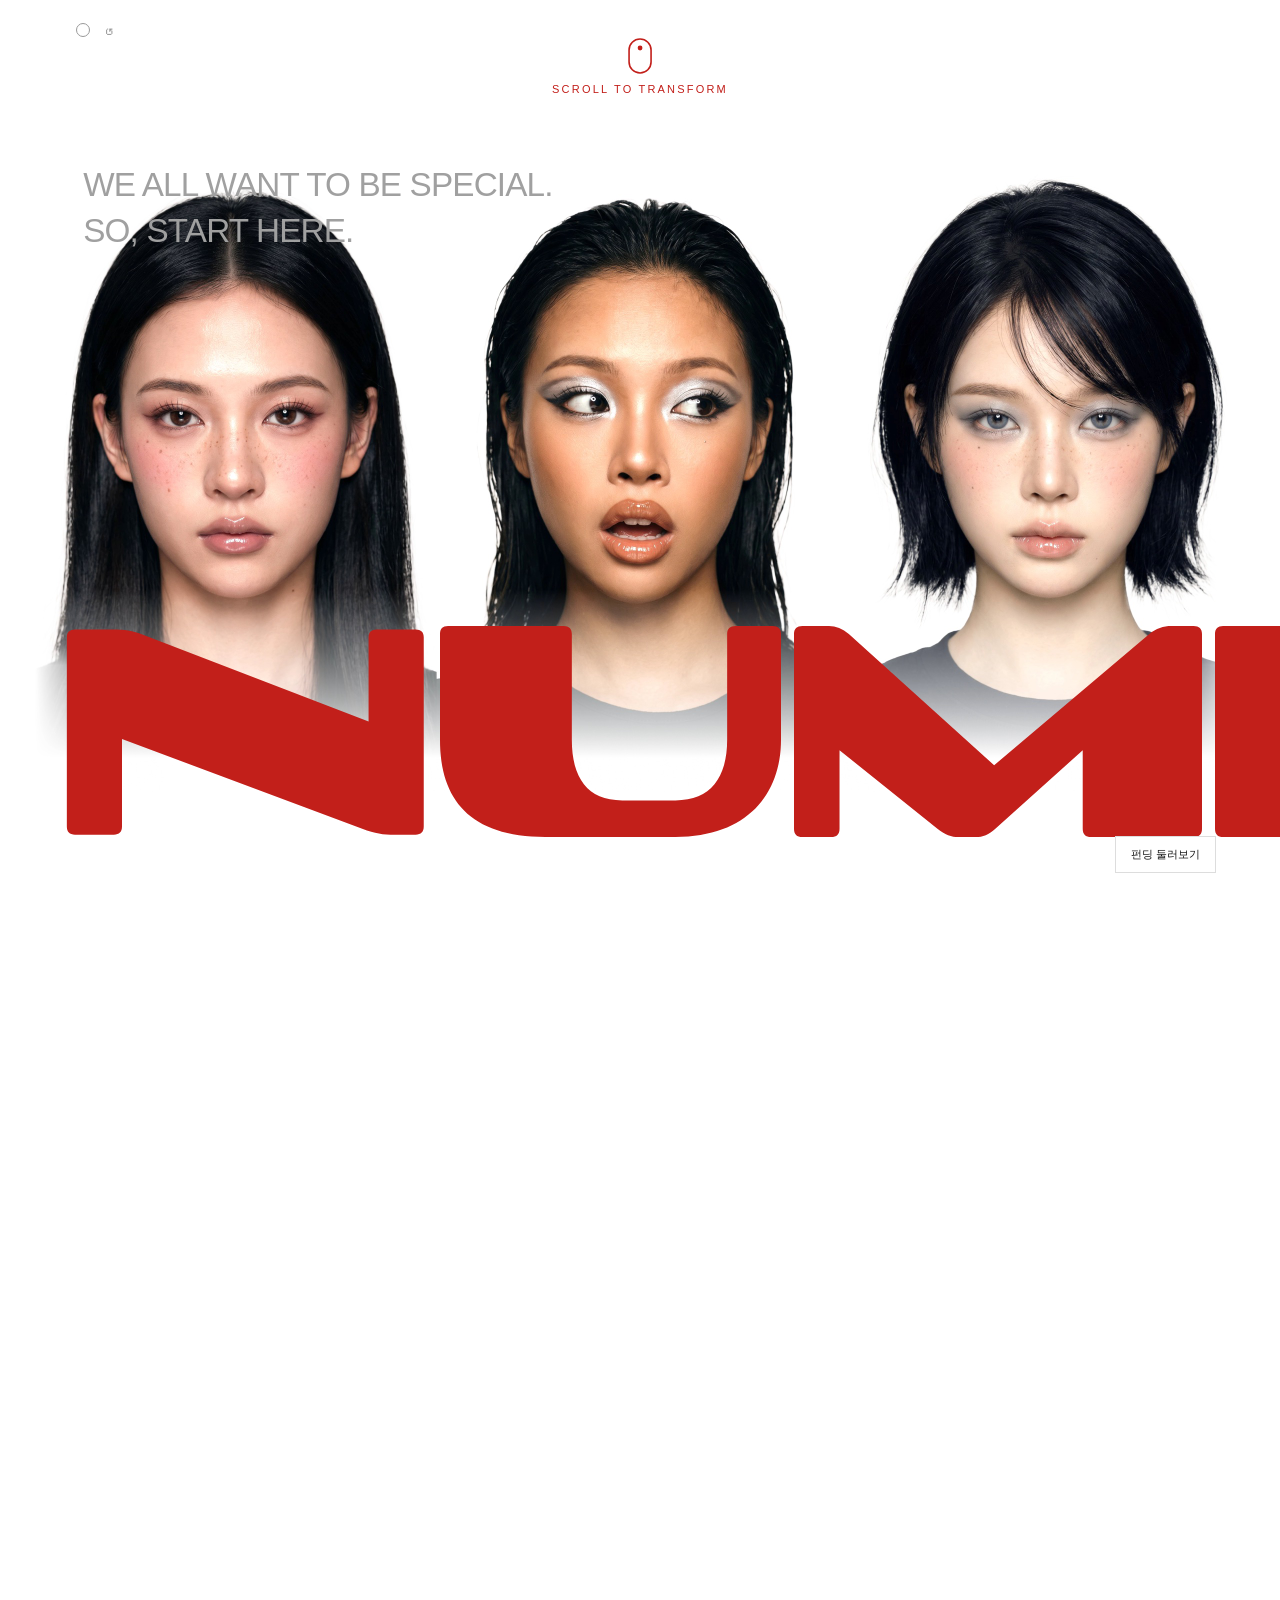
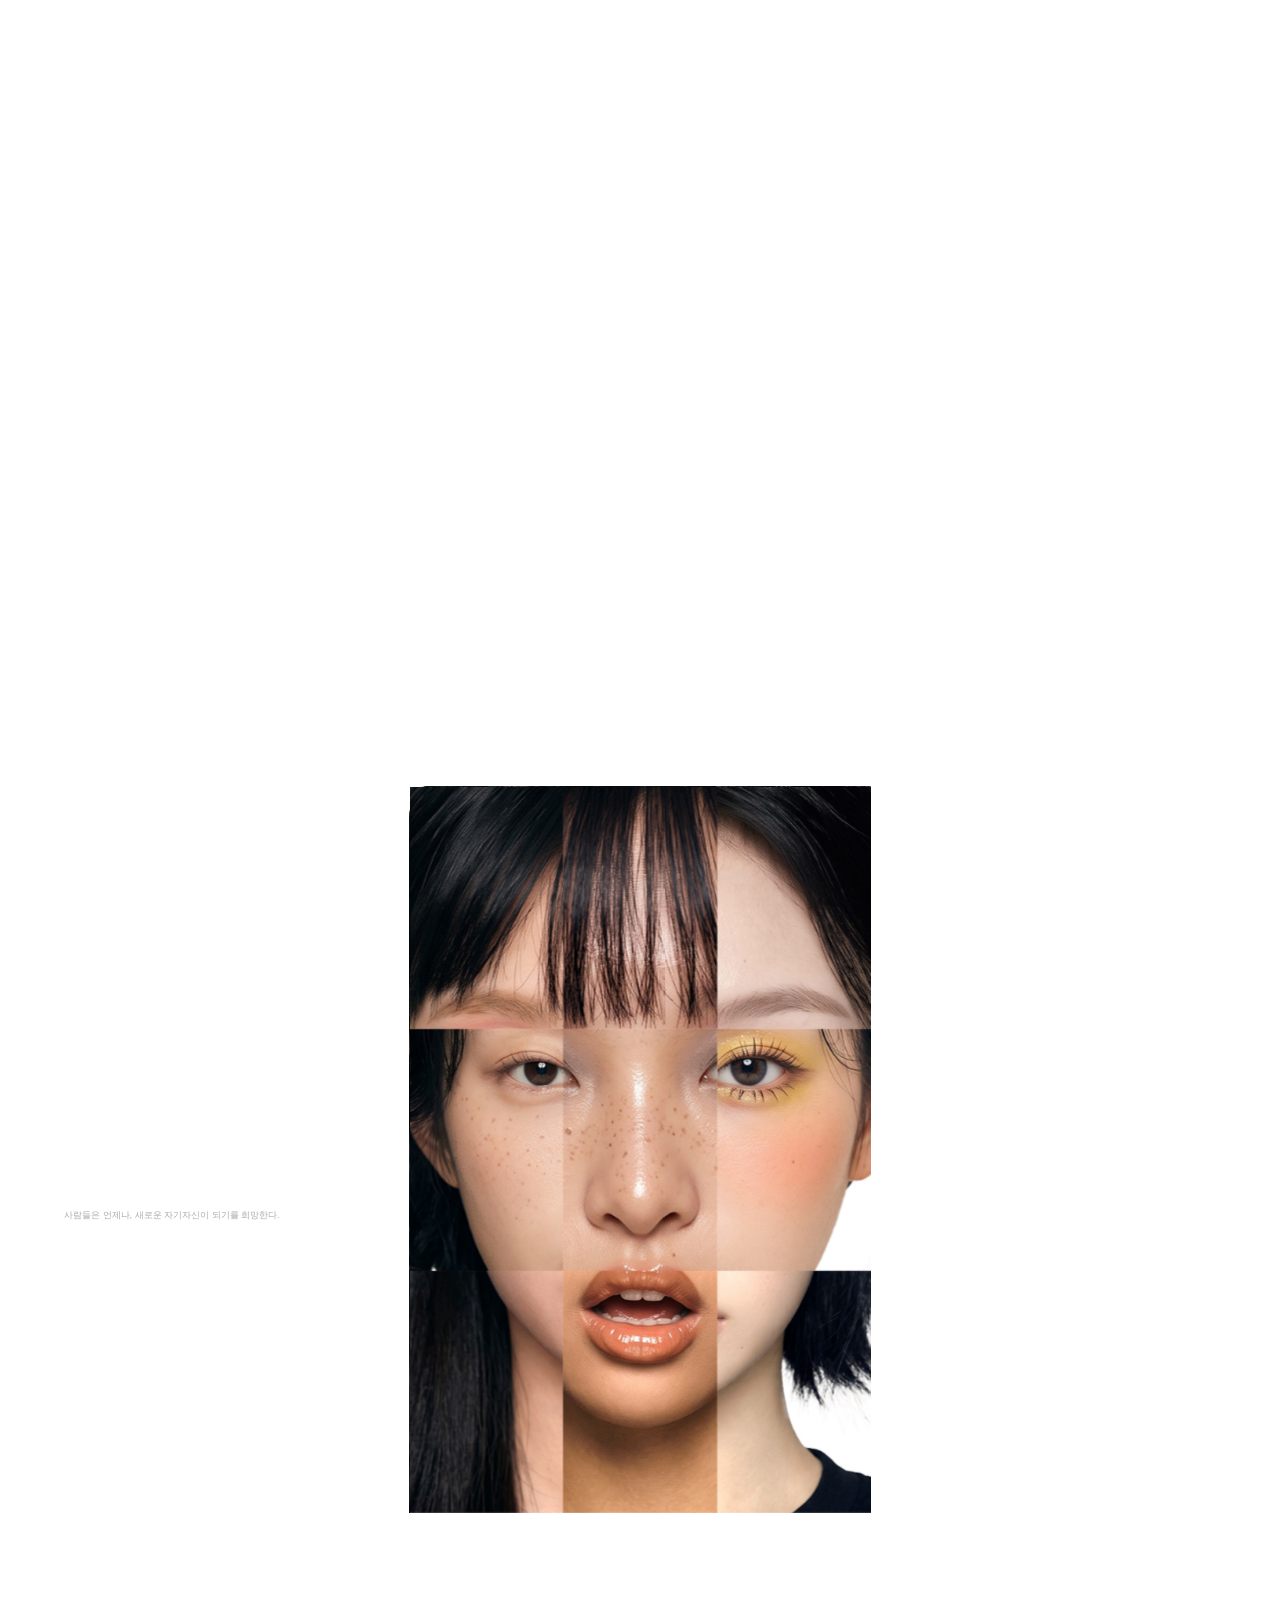
==== commit 4b9a9f18: "Lighten the site and simplify the home screen Re-encode videos to fast-start H.264, serve opaque ima" ====
--- a/index.html
+++ b/index.html
@@ -8,14 +8,14 @@
 </style>
 <link rel="stylesheet" href="typography.css?v=20261020-apple-sd">
 <link rel="stylesheet" href="feed-refinement.css?v=20261103-cues"><link rel="stylesheet" href="contact.css?v=20261102-lab-take-home"><link rel="stylesheet" href="project-studio.css?v=maker-merge"><link rel="stylesheet" href="feed-split.css?v=20261103-cues">
-<div id="journey"><div class="logo-scroll"><main class="stage" aria-label="N00 인트로"><img class="portrait" src="assets/hero.png" alt="서로 다른 메이크업을 한 세 사람"><div class="intro-bar"><div id="intro-tools" class="intro-tools"><button id="intro-tools-dot" type="button" aria-label="안내 및 전체화면 열기" aria-expanded="false" aria-controls="intro-tools-panel"></button><div id="intro-tools-panel" class="intro-tools-panel"><button id="fullscreen-toggle" type="button" aria-label="전체화면 보기" aria-pressed="false">전체화면 ⛶</button><p class="ai-model-notice">본 웹사이트에 등장하는 모든 모델은 AI로 제작되었습니다.</p><span id="fullscreen-feedback" role="status"></span></div></div><button class="replay" type="button" aria-label="로고 모션 다시 보기"><span aria-hidden="true">↺</span><small>REPLAY</small></button></div><header class="top"><img class="small-logo" src="assets/NOO%20LOGO_FINAL.svg" alt="N00"></header><button class="hint" aria-label="스크롤해서 시작하기"><svg class="hint-mouse" viewBox="0 0 24 36" fill="none"><rect x="1" y="1" width="22" height="34" rx="11" stroke="currentColor" stroke-width="1.6"/><circle class="hint-dot" cx="12" cy="10" r="2.4" fill="currentColor"/></svg><svg class="hint-swipe" viewBox="0 0 24 36" fill="none" stroke="currentColor" stroke-width="1.8" stroke-linecap="round" stroke-linejoin="round"><path class="hint-chev" d="M5 16l7-7 7 7"/><path class="hint-chev" d="M5 26l7-7 7 7"/></svg><span class="hint-desk">SCROLL TO TRANSFORM</span><span class="hint-touch">SWIPE TO TRANSFORM</span></button><div class="caption intro-message">WE ALL WANT TO BE SPECIAL.<br>SO, START HERE.</div><div class="word" aria-label="NUMBER"></div><img class="final-logo" src="assets/NOO%20LOGO_FINAL.svg" alt="N00"><footer class="footer"><span>N00 — BEAUTY IN THE MAKING</span><div class="label"><span class="status" aria-live="polite">01 / NUMBER</span><span class="track"><i></i></span></div></footer></main></div>
-<section class="faces-scroll" aria-label="얼굴 콜라주에서 한 사람으로"><div class="faces-sticky"><div class="scene-caption collage-copy" aria-label="Everyone always wants to be someone new."><div class="collage-copy-lines" aria-hidden="true"><span>Everyone</span><span>always wants to be</span><span>someone new.</span></div><p>사람들은 언제나, 새로운 자기자신이 되기를 희망한다.</p></div><div class="faces-composition"></div><div class="faces-cover" aria-hidden="true"><img src="assets/people/composite-closeup.png" alt="" fetchpriority="high"></div><div class="focus-face"><img src="assets/looks/0-wide.png" alt="다음 장면으로 이어지는 인물"></div><div class="focus-question" aria-label="You too, right?"><span class="question-left" aria-hidden="true">You too,</span><span class="question-right" aria-hidden="true">right?</span><button type="button" class="question-yes" disabled aria-label="YES — 나만의 스타일 선택하기">YES <b aria-hidden="true"></b></button></div><div id="look-studio" class="look-studio" aria-labelledby="look-heading">
+<div id="journey"><div class="logo-scroll"><main class="stage" aria-label="N00 인트로"><img class="portrait" src="assets/hero.jpg" alt="서로 다른 메이크업을 한 세 사람"><div class="intro-bar"><div id="intro-tools" class="intro-tools"><button id="intro-tools-dot" type="button" aria-label="안내 및 전체화면 열기" aria-expanded="false" aria-controls="intro-tools-panel"></button><div id="intro-tools-panel" class="intro-tools-panel"><button id="fullscreen-toggle" type="button" aria-label="전체화면 보기" aria-pressed="false">전체화면 ⛶</button><p class="ai-model-notice">본 웹사이트에 등장하는 모든 모델은 AI로 제작되었습니다.</p><span id="fullscreen-feedback" role="status"></span></div></div><button class="replay" type="button" aria-label="로고 모션 다시 보기"><span aria-hidden="true">↺</span><small>REPLAY</small></button></div><header class="top"><img class="small-logo" src="assets/NOO%20LOGO_FINAL.svg" alt="N00"></header><button class="hint" aria-label="스크롤해서 시작하기"><svg class="hint-mouse" viewBox="0 0 24 36" fill="none"><rect x="1" y="1" width="22" height="34" rx="11" stroke="currentColor" stroke-width="1.6"/><circle class="hint-dot" cx="12" cy="10" r="2.4" fill="currentColor"/></svg><svg class="hint-swipe" viewBox="0 0 24 36" fill="none" stroke="currentColor" stroke-width="1.8" stroke-linecap="round" stroke-linejoin="round"><path class="hint-chev" d="M5 16l7-7 7 7"/><path class="hint-chev" d="M5 26l7-7 7 7"/></svg><span class="hint-desk">SCROLL TO TRANSFORM</span><span class="hint-touch">SWIPE TO TRANSFORM</span></button><div class="caption intro-message">WE ALL WANT TO BE SPECIAL.<br>SO, START HERE.</div><div class="word" aria-label="NUMBER"></div><img class="final-logo" src="assets/NOO%20LOGO_FINAL.svg" alt="N00"><footer class="footer"><span>N00 — BEAUTY IN THE MAKING</span><div class="label"><span class="status" aria-live="polite">01 / NUMBER</span><span class="track"><i></i></span></div></footer></main></div>
+<section class="faces-scroll" aria-label="얼굴 콜라주에서 한 사람으로"><div class="faces-sticky"><div class="scene-caption collage-copy" aria-label="Everyone always wants to be someone new."><div class="collage-copy-lines" aria-hidden="true"><span>Everyone</span><span>always wants to be</span><span>someone new.</span></div><p>사람들은 언제나, 새로운 자기자신이 되기를 희망한다.</p></div><div class="faces-composition"></div><div class="faces-cover" aria-hidden="true"><img src="assets/people/composite-closeup.jpg" alt="" fetchpriority="high"></div><div class="focus-face"><img src="assets/looks/0-wide.jpg" alt="다음 장면으로 이어지는 인물"></div><div class="focus-question" aria-label="You too, right?"><span class="question-left" aria-hidden="true">You too,</span><span class="question-right" aria-hidden="true">right?</span><button type="button" class="question-yes" disabled aria-label="YES — 나만의 스타일 선택하기">YES <b aria-hidden="true"></b></button></div><div id="look-studio" class="look-studio" aria-labelledby="look-heading">
 <div class="look-stage">
 <header class="look-heading"><h2 id="look-heading">CHOOSE<br>THE STYLE<br>YOU LOVE.</h2><p>당신이 좋아하는 스타일이 제품이 되는 공간.<br>원하는 스타일을 이곳에서 함께 실현해요.</p></header>
 <div class="look-portrait" aria-label="선택한 메이크업 미리보기"></div>
 <div class="look-controls"><div class="look-current"><span>CHOOSE YOUR TASTE.</span><strong id="look-name" aria-live="polite">오리지널</strong></div><div class="look-options" role="group" aria-label="메이크업 룩 선택"></div></div>
 </div></div>
-<section class="turn-scene embedded-turn" aria-label="선택한 룩과 제품"><div class="turn-sticky"><div class="turn-face"><img src="assets/looks/0-wide.png" alt="선택한 오리지널 룩"></div><div class="orbit-products sketch-orbit"><img class="sketch-ampoule" src="assets/lineup/ampoule.png" alt="앰플 용기 스케치"><img class="sketch-cushion" src="assets/lineup/cushion.png" alt="쿠션 용기 스케치"><img class="sketch-lip" src="assets/lineup/lip.png" alt="립 용기 스케치"><img class="sketch-mascara" src="assets/lineup/mascara.png" alt="마스카라 용기 스케치"><img class="sketch-blush" src="assets/lineup/blush.png" alt="블러시 용기 스케치"><img class="sketch-brow" src="assets/lineup/brow.png" alt="브로우 용기 스케치"></div><div class="turn-copy" aria-label="WHERE YOUR BEAUTY COMES TO LIFE."><span aria-hidden="true"></span></div></div></section></div></section>
+<section class="turn-scene embedded-turn" aria-label="선택한 룩과 제품"><div class="turn-sticky"><div class="turn-face"><img src="assets/looks/0-wide.jpg" alt="선택한 오리지널 룩"></div><div class="orbit-products sketch-orbit"><img class="sketch-ampoule" src="assets/lineup/ampoule.png" alt="앰플 용기 스케치"><img class="sketch-cushion" src="assets/lineup/cushion.png" alt="쿠션 용기 스케치"><img class="sketch-lip" src="assets/lineup/lip.png" alt="립 용기 스케치"><img class="sketch-mascara" src="assets/lineup/mascara.png" alt="마스카라 용기 스케치"><img class="sketch-blush" src="assets/lineup/blush.png" alt="블러시 용기 스케치"><img class="sketch-brow" src="assets/lineup/brow.png" alt="브로우 용기 스케치"></div><div class="turn-copy" aria-label="WHERE YOUR BEAUTY COMES TO LIFE."><span aria-hidden="true"></span></div></div></section></div></section>
 
 
 <section class="lineup-scroll" aria-label="N00 새로운 뷰티 라인업"><div class="lineup-sticky"><div class="lineup-content"><img class="lineup-logo" src="assets/NOO%20LOGO_FINAL.svg" alt="N00"><nav class="lineup-nav" aria-label="브랜드 메뉴"><a href="#categories">FUND</a><button data-lineup-info="about">ABOUT</button><button data-lineup-info="makers">MAKERS</button><button data-lineup-info="journal">JOURNAL</button></nav><div class="lineup-products"><figure class="lineup-item lineup-ampoule" style="--item:0"><div><img src="assets/lineup/ampoule.png" alt="N00 AMPOULE 패키지 디자인"></div><figcaption>AMPOULE</figcaption></figure><figure class="lineup-item lineup-cushion" style="--item:1"><div><img src="assets/lineup/cushion.png" alt="N00 CUSHION 패키지 디자인"></div><figcaption>CUSHION</figcaption></figure><figure class="lineup-item lineup-lip" style="--item:2"><div><img src="assets/lineup/lip.png" alt="N00 LIP 패키지 디자인"></div><figcaption>LIP</figcaption></figure><figure class="lineup-item lineup-mascara" style="--item:3"><div><img src="assets/lineup/mascara.png" alt="N00 MASCARA 패키지 디자인"></div><figcaption>MASCARA</figcaption></figure><figure class="lineup-item lineup-blush" style="--item:4"><div><img src="assets/lineup/blush.png" alt="N00 BLUSH 패키지 디자인"></div><figcaption>BLUSH</figcaption></figure><figure class="lineup-item lineup-brow" style="--item:5"><div><img src="assets/lineup/brow.png" alt="N00 BROW 패키지 디자인"></div><figcaption>BROW</figcaption></figure></div><p class="lineup-slogan"><span>FIND YOUR NEW BEAUTY.</span></p></div></div></section><dialog id="lineup-dialog" aria-labelledby="lineup-dialog-title"><button class="plain" id="lineup-dialog-close" aria-label="닫기">닫기 ×</button><h2 id="lineup-dialog-title"></h2><p id="lineup-dialog-copy"></p><button class="outline" id="lineup-discover">기획 중인 제품 둘러보기 </button></dialog><section id="categories" class="categories"><div class="section-top"><img src="assets/NOO%20LOGO_FINAL.svg" alt="N00"><button class="plain" data-action="results">MY PAGE </button></div><div class="category-heading"><h1>THEN,<br><em>LET’s MAKE IT</em></h1><p>지금 끌리는 것부터.<br>선택한 취향 너머로 탐색해 보세요.</p></div><div class="category-grid">
@@ -27,7 +27,7 @@
 <button id="skip-intro" class="skip-intro">펀딩 둘러보기 </button>
 <div id="experience" hidden><button id="shortform-menu" type="button" aria-expanded="false" aria-controls="app-navigation feed-navigation">☰ 메뉴</button><header id="app-navigation" class="app-nav"><button class="brand plain" data-action="home"><img src="assets/NOO%20LOGO_FINAL.svg" alt="N00 홈"></button><nav aria-label="탐색"><button class="plain" data-action="categories">EXPLORE</button><button id="account-nav" class="plain" data-action="results">MY PAGE</button><button class="plain contact-nav" data-action="contact">CONTACT</button></nav><button id="wallet" class="plain" data-action="results"></button></header>
 <main id="feed-view" class="view split"><div id="feed-navigation" class="feed-toolbar"><span id="filter-label" hidden></span><span id="feed-counter" hidden></span></div><div class="feed-layout">
-<section class="media-column" aria-label="제품 콘텐츠"><div class="swipe-viewport"><div id="media-stage" class="media-stage" tabindex="0" aria-label="제품 콘텐츠. 위아래 방향키로 제품 탐색"><video id="gloss-reel" src="assets/shortform/gloss-reel.mp4" muted loop playsinline preload="metadata" hidden aria-label="글로우 레이어 립 글로스 숏폼 영상"></video><div class="media-face"><img id="media-face-img" src="assets/hero.png" alt="메이크업 이미지"></div><img id="media-product" class="media-product" alt="제품 이미지"><div class="reel-funding" aria-label="펀딩 현황"><span id="reel-fund-rate"></span><span id="reel-fund-deadline"></span></div><div class="media-top"><button id="motion-toggle" aria-label="이미지 모션 일시정지">Ⅱ</button></div><div class="media-bottom"><span id="media-caption"></span><div class="media-tabs" role="group" aria-label="콘텐츠 선택"><button data-media="0" aria-label="메이크업 보기">01</button><button data-media="1" aria-label="제품 보기">02</button></div></div></div><div id="feed-hint" class="feed-hint" aria-hidden="true" hidden><svg class="hint-mouse" viewBox="0 0 24 36" fill="none"><rect x="1" y="1" width="22" height="34" rx="11" stroke="currentColor" stroke-width="1.6"/><circle class="hint-dot" cx="12" cy="10" r="2.4" fill="currentColor"/></svg><svg class="hint-swipe" viewBox="0 0 24 36" fill="none" stroke="currentColor" stroke-width="1.8" stroke-linecap="round" stroke-linejoin="round"><path class="hint-chev" d="M5 16l7-7 7 7"/><path class="hint-chev" d="M5 26l7-7 7 7"/></svg><span class="hint-desk">SCROLL</span><span class="hint-touch">SWIPE UP</span></div></div><div class="media-footer"><div><button id="prev-product" aria-label="이전 제품">↑</button><button id="next-product" aria-label="다음 제품">↓</button></div></div></section>
+<section class="media-column" aria-label="제품 콘텐츠"><div class="swipe-viewport"><div id="media-stage" class="media-stage" tabindex="0" aria-label="제품 콘텐츠. 위아래 방향키로 제품 탐색"><video id="gloss-reel" src="assets/shortform/gloss-reel.mp4?v=20261103" muted loop playsinline preload="metadata" hidden aria-label="글로우 레이어 립 글로스 숏폼 영상"></video><div class="media-face"><img id="media-face-img" src="assets/hero.jpg" alt="메이크업 이미지"></div><img id="media-product" class="media-product" alt="제품 이미지"><div class="reel-funding" aria-label="펀딩 현황"><span id="reel-fund-rate"></span><span id="reel-fund-deadline"></span></div><div class="media-top"><button id="motion-toggle" aria-label="이미지 모션 일시정지">Ⅱ</button></div><div class="media-bottom"><span id="media-caption"></span><div class="media-tabs" role="group" aria-label="콘텐츠 선택"><button data-media="0" aria-label="메이크업 보기">01</button><button data-media="1" aria-label="제품 보기">02</button></div></div></div><div id="feed-hint" class="feed-hint" aria-hidden="true" hidden><svg class="hint-mouse" viewBox="0 0 24 36" fill="none"><rect x="1" y="1" width="22" height="34" rx="11" stroke="currentColor" stroke-width="1.6"/><circle class="hint-dot" cx="12" cy="10" r="2.4" fill="currentColor"/></svg><svg class="hint-swipe" viewBox="0 0 24 36" fill="none" stroke="currentColor" stroke-width="1.8" stroke-linecap="round" stroke-linejoin="round"><path class="hint-chev" d="M5 16l7-7 7 7"/><path class="hint-chev" d="M5 26l7-7 7 7"/></svg><span class="hint-desk">SCROLL</span><span class="hint-touch">SWIPE UP</span></div></div><div class="media-footer"><div><button id="prev-product" aria-label="이전 제품">↑</button><button id="next-product" aria-label="다음 제품">↓</button></div></div></section>
 <aside id="feed-side" class="feed-side" aria-label="게시글과 펀딩 정보"><div class="side-track">
 <section id="feed-post" class="side-page" aria-label="게시글"><div class="side-scroll"><div class="post-maker"><span class="feed-maker-avatar" aria-hidden="true">N</span><div><strong>studio.n00</strong><small>메이커</small></div><button id="social-follow" aria-pressed="false"><svg viewBox="0 0 24 24" fill="none" stroke="currentColor" stroke-width="1.5" stroke-linecap="round" stroke-linejoin="round" aria-hidden="true"><circle cx="10" cy="7" r="4"/><path d="M2 21v-2a8 8 0 0 1 13-6"/><path id="follow-state-icon" d="M19 14v8M15 18h8"/></svg><span id="social-follow-label" class="compact-sr">팔로우</span></button></div><h2 id="shortform-title"></h2><p id="post-intro"></p><div class="post-reactions"><button id="social-like" aria-pressed="false"><svg viewBox="0 0 24 24" fill="none" stroke="currentColor" stroke-width="1.5" stroke-linecap="round" stroke-linejoin="round" aria-hidden="true"><path d="M20.8 4.6a5.5 5.5 0 0 0-7.8 0L12 5.7l-1.1-1.1a5.5 5.5 0 0 0-7.8 7.8L12 21l8.8-8.6a5.5 5.5 0 0 0 0-7.8Z"/></svg><span id="social-like-label">좋아요</span></button><button id="social-comment"><svg viewBox="0 0 24 24" fill="none" stroke="currentColor" stroke-width="1.5" stroke-linecap="round" stroke-linejoin="round" aria-hidden="true"><path d="M21 11.5a9 9 0 0 1-9 9 10 10 0 0 1-4-.9L3 21l1.4-4.6A9 9 0 1 1 21 11.5Z"/><path d="M8 9h8M8 13h5"/></svg><span id="social-comment-label">의견 남기기</span></button><button id="social-note" aria-haspopup="dialog"><svg viewBox="0 0 24 24" fill="none" stroke="currentColor" stroke-width="1.5" stroke-linecap="round" stroke-linejoin="round" aria-hidden="true"><path d="m5 4 13-1 2 18-14 1L5 4ZM8 2v5M13 1v5M9 11h6M9 15h4"/></svg><span id="social-note-label">메이커 노트</span></button></div><button id="funding-mode" class="post-fund" aria-pressed="false" aria-controls="feed-funding"><span><b id="post-fund-rate"></b> · <span id="post-fund-deadline"></span></span><span>펀딩 정보 →</span></button><section class="post-comments" aria-label="의견"><h3>의견 <span id="post-comment-total">0</span>개</h3><form id="post-comment-form" class="post-composer"><span id="post-me" class="post-avatar is-me" aria-hidden="true">나</span><div><input id="post-comment-input" maxlength="500" placeholder="의견 추가..." aria-label="의견 추가" autocomplete="off"><div id="post-comment-actions" class="post-composer-actions" hidden><button type="button" class="pill" id="post-comment-cancel">취소</button><button type="submit" class="pill is-submit" id="post-comment-submit" disabled>의견</button></div></div></form><div id="post-comment-list"></div></section></div><div class="side-foot"><button id="open-participation" class="primary" aria-expanded="false" aria-controls="feed-funding">펀딩 정보 보기</button></div></section>
 <section id="feed-funding" class="side-page" aria-label="펀딩 정보" inert><div class="side-scroll"><button id="close-participation" class="side-back" aria-pressed="true">← 게시글</button>
@@ -43,7 +43,7 @@
 <section id="created-panel" hidden><div class="collection-heading"><div><h2>내가 만든 프로젝트</h2></div><button id="new-project" class="primary">새 프로젝트 ＋</button></div><p class="account-caption">전시용 관리 공간 · 작성한 게시물은 이 기기에만 저장됩니다.</p><div id="creator-list"></div></section>
 <footer class="result-actions"><button class="outline" id="save-record">기록 저장하기 ↓</button><button class="plain" id="switch-profile">닉네임 전환</button><button class="plain" id="new-visitor">다음 관람객 시작</button><button class="plain" data-action="home">메인으로 </button></footer><p class="account-caption">닉네임별 기록과 전체 좋아요는 이 브라우저에 저장됩니다. 실제 로그인이나 다른 기기와의 동기화는 지원하지 않습니다.</p><p id="result-feedback" class="feedback" aria-live="polite"></p></div></main>
 <main id="contact-view" class="view" hidden aria-labelledby="contact-title"><div class="contact-layout"><section class="contact-copy"><h1 id="contact-title">LET’S<br>START A<br><em>CONVERSATION.</em></h1><p>서비스에 대해 궁금한 점이 있나요?<br>당신의 질문과 아이디어를 들려주세요.</p></section><aside class="contact-channel" aria-label="메일 문의"><h2>메일 보내기</h2><form id="contact-form" class="contact-form"><label for="contact-name">이름</label><input id="contact-name" name="name" maxlength="40" required autocomplete="name"><label for="contact-email">답장 받을 이메일</label><input id="contact-email" name="email" type="email" maxlength="120" required autocomplete="email"><label for="contact-message">내용</label><textarea id="contact-message" name="message" rows="5" maxlength="2000" required></textarea><input class="contact-honey" name="_honey" tabindex="-1" autocomplete="off" aria-hidden="true"><button id="contact-send" class="primary" type="submit">메일 보내기</button><p id="contact-status" role="status" aria-live="polite"></p><a id="contact-mailto" hidden>메일 앱으로 보내기</a></form></aside></div><footer class="contact-footer"><span>YOUR NEXT IDEA STARTS HERE.</span><span>N[00]</span></footer></main>
-<main id="home-view" class="view" hidden><img class="home-hero" src="assets/hero.png" alt="N00 메인 인물"><div class="home-copy"><h1>THERE IS<br>MORE TO YOU.</h1><button class="primary" data-action="categories">새로운 발견 이어가기 </button><button class="plain" data-action="results">내 기록 확인하기 →</button></div><div class="home-service-links"><button class="outline" data-action="categories">아이디어 발견하기 </button><button class="outline" data-action="results">참여 프로젝트 · 제작 소식 </button></div><button class="plain home-replay" id="intro-again">인트로 다시 보기 ↺</button></main></div>
+<main id="home-view" class="view" hidden><img class="home-hero" src="assets/hero.jpg" alt="N00 메인 인물"><div class="home-copy"><h1>THERE IS<br>MORE TO YOU.</h1><button class="primary" data-action="categories">새로운 발견 이어가기 </button></div><button class="plain home-replay" id="intro-again">인트로 다시 보기 ↺</button></main></div>
 <dialog id="nickname-dialog"><form id="nickname-form"><h2>어떤 이름으로<br>기록할까요?</h2><p>선택과 참여를 이 이름으로 모아둘게요. 같은 이름은 새 체험으로 구분합니다. 기록을 이어보려면 아래 항목을 선택하세요.</p><label for="nickname-input">닉네임</label><input id="nickname-input" maxlength="20" required autocomplete="nickname" placeholder="예: 소담"><label class="restore-choice"><input id="restore-existing" type="checkbox"> 같은 닉네임의 기존 기록 불러오기</label><p id="nickname-error" class="feedback" aria-live="polite"></p><button class="primary" type="submit">기록 시작하기 </button><button class="plain dialog-cancel" type="button">돌아가기</button></form></dialog>
 <dialog id="fund-dialog" aria-labelledby="receipt-title"><button id="close-fund" class="receipt-close" aria-label="참여 창 닫기"><svg viewBox="0 0 24 24" width="20" height="20" aria-hidden="true"><path d="m6 6 12 12M18 6 6 18" fill="none" stroke="currentColor" stroke-width="1.5" stroke-linecap="round"/></svg></button><div id="confirmation"><header class="receipt-heading"><span>N[00] / studio.n00</span><h2 id="receipt-title">RECEIPT</h2><p>참여 완료 · 확정된 내역</p></header><div id="confirm-summary"></div><p class="refund-promise">목표 미달 시 참여금 전액 환불 · 다음 펀딩 쿠폰 별도 제공</p><p><span id="receipt-delivery"></span><br>이번 전시에서는 체험 예산만 차감되고, 실제 결제·배송은 진행되지 않아요.</p></div><div id="completion" hidden><div class="arrival-ticket"><span>나의 첫 제작 참여</span><strong id="ticket-name"></strong><span id="ticket-product"></span><span id="ticket-option"></span><i class="ticket-line"></i><small>펀딩 참여 완료 · 제작을 기다리는 중</small></div><h2>이제, 함께 기다릴<br>뷰티가 생겼어요.</h2><p id="completion-summary"></p><button id="completion-card" class="outline" hidden>나의 제작 참여 카드 보기</button><button id="see-result" class="primary">기다리는 프로젝트 보기</button><button class="plain dialog-cancel">다음 제품 둘러보기</button></div></dialog>
 <script>
@@ -69,7 +69,7 @@
 const logoScroll=document.querySelector('.logo-scroll'),facesScroll=document.querySelector('.faces-scroll'),composition=document.querySelector('.faces-composition');
 // Each crop is a window into the same composite face coordinate system.
 const portraitSources=Array.from({length:9},(_,i)=>({src:`assets/people/${i+1}.png`,cropX:[.18,.18,.18,.18,.19,.18,.18,.18,.18][i],cropY:[.17,.18,.18,.20,.23,.20,.19,.16,.18][i],cropSize:.64}));
-portraitSources.forEach((asset,i)=>{const panel=document.createElement('div');panel.className='face-panel';panel.dataset.person=String(i+1);const frame=document.createElement('div');frame.className='portrait-frame';const pic=new Image();pic.src=asset.src;pic.alt=`뷰티 포트레이트 ${i+1}`;frame.append(pic);{const video=document.createElement('video');video.src=`assets/people/${i+1}-motion.mp4${[2,6,8].includes(i+1)?"?v=20261002":""}`;video.poster=asset.src;video.muted=true;video.loop=true;video.playsInline=true;video.preload='auto';video.setAttribute('aria-label',`${i+1}번 인물의 자연스러운 표정 움직임`);video.addEventListener('loadeddata',()=>{video.classList.add('ready');panel.classList.add('has-motion');});frame.append(video);}panel.append(frame);composition.append(panel)});
+portraitSources.forEach((asset,i)=>{const panel=document.createElement('div');panel.className='face-panel';panel.dataset.person=String(i+1);const frame=document.createElement('div');frame.className='portrait-frame';const pic=new Image();pic.src=asset.src;pic.alt=`뷰티 포트레이트 ${i+1}`;frame.append(pic);{const video=document.createElement('video');video.src=`assets/people/${i+1}-motion.mp4?v=20261103`;video.poster=asset.src;video.muted=true;video.loop=true;video.playsInline=true;video.preload='metadata';video.setAttribute('aria-label',`${i+1}번 인물의 자연스러운 표정 움직임`);video.addEventListener('loadeddata',()=>{video.classList.add('ready');panel.classList.add('has-motion');});frame.append(video);}panel.append(frame);composition.append(panel)});
 const portraitVideos=[...composition.querySelectorAll('video')];
 let portraitsVisible=false;
 function syncPortraitPlayback(){portraitVideos.forEach(video=>{if(portraitsVisible&&!reduced.matches&&!document.hidden)video.play().catch(()=>{});else video.pause();});}
@@ -95,4 +95,4 @@
 document.querySelector('.replay').onclick=()=>scrollTo({top:0,behavior:'instant'});
 story();
 letters.forEach(im=>im.addEventListener('load',measure));addEventListener('resize',measure);measure();story();
-</script><dialog id="making-news-dialog" aria-labelledby="making-news-title"><header class="making-news-header"><span class="making-eyebrow">N[00] / MAKER JOURNAL</span><button id="making-news-close" type="button" aria-label="제작 소식 닫기">×</button></header><h2 id="making-news-title">함께 만드는 과정.</h2><p class="making-product">글로우 레이어 립 글로스</p><p class="making-example">전시용 예시 · 실제 샘플 테스트나 의견 반영 결과를 뜻하지 않아요.</p><div id="making-news-body"></div></dialog><dialog id="project-dialog"><h2 id="plan-title"></h2><div id="plan-content"></div><button class="plain" id="close-plan">닫기</button></dialog><dialog id="maker-note-dialog" aria-labelledby="note-title"><div id="note-legacy"><header class="note-header"><span>studio.n00</span></header><h2 id="note-title">A little note<br>from the maker.</h2><div class="note-sketch"><svg viewBox="0 0 300 200" fill="none" aria-hidden="true"><g stroke="currentColor" stroke-width="1.6" stroke-linecap="round" stroke-linejoin="round"><path d="m116 57 53-8 15 115-54 7-14-114Zm0 0-3-29 53-8 3 29M132 77l26-4m-25 12 20-3m-15 57 27-4M55 61l45-15m-9-4 9 4-5 8M197 127l36 14m-29-22-7 8 9 3M42 66l13-3m-8 9 19-3"/><path d="M205 50c-8-19 21-22 19-5 16-14 31 4 14 13l-18 9-15-17Z"/></g></svg><span id="note-sketch-label"></span></div><h3 id="note-heading"></h3><p id="note-body"></p><div class="note-maker-profile"><span class="note-avatar" aria-hidden="true">N</span><strong>studio.n00</strong></div><p class="note-example">전시용 메이커 노트 예시</p><button class="outline" id="note-back">내 선택으로 돌아가기 </button></div><section id="note-detail" hidden aria-label="글로우 레이어 립글로스 상세페이지"><button id="note-detail-close" type="button" aria-label="상세페이지 닫기">×</button><div id="note-minimap" role="slider" tabindex="0" aria-label="상세페이지 위치 이동" aria-valuemin="0" aria-valuemax="100" aria-valuenow="0"><img src="assets/details/gloss-detail.png?v=edf5b7ecafeb" alt="" draggable="false"><div id="note-map-window" aria-hidden="true"></div></div><div id="note-detail-scroll" tabindex="0"><img class="note-detail-image" src="assets/details/gloss-detail.png?v=edf5b7ecafeb" width="1720" height="13502" alt="글로우 레이어 립글로스 상세페이지 — 제형, 발색 및 사용 예시"><details id="note-funding"><summary>펀딩정보고시 보기 <span aria-hidden="true">＋</span></summary><img class="note-detail-image" src="assets/details/gloss-funding.png" width="1720" height="7275" alt="글로우 레이어 립글로스 펀딩정보고시 — 프로젝트 정보, 일정, 메이커, 성분 및 유의사항" loading="lazy"></details></div></section></dialog><dialog id="comments-dialog" aria-labelledby="comments-title"><header class="note-header"><h2 id="comments-title">의견 남기기</h2><button id="close-comments" class="plain" aria-label="의견 닫기">닫기 ×</button></header><p id="comments-product"></p><div id="comments-list" aria-live="polite"></div><form id="comment-form"><label for="comment-input">어떤 제품으로 완성되면 좋을까요?</label><textarea id="comment-input" maxlength="500" rows="3" required placeholder="떠오르는 생각을 남겨주세요."></textarea><p class="local-note">이 전시 기기에만 저장되는 체험용 의견이에요.</p><button class="primary" type="submit">의견 남기기 <span></span></button></form></dialog><dialog id="outcome-dialog" aria-labelledby="outcome-title"><header class="note-header"><span>전시용 결과 미리보기</span><button id="close-outcome" class="plain">닫기 ×</button></header><div class="outcome-tabs"><button id="outcome-success" aria-pressed="true">목표 달성</button><button id="outcome-failed" aria-pressed="false">목표 미달</button></div><h2 id="outcome-title"></h2><p id="outcome-product"></p><div id="outcome-content" aria-live="polite"></div><button id="outcome-discover" class="primary">다른 아이디어 둘러보기 </button></dialog><dialog id="creator-dialog" aria-labelledby="creator-title"><header class="note-header"><h2 id="creator-title">Project studio</h2><button id="close-creator" class="plain">닫기 ×</button></header><form id="creator-form"><label for="creator-name">프로젝트명</label><input id="creator-name" required maxlength="60" placeholder="새로운 뷰티 아이디어"><label for="creator-goal">목표 금액</label><input id="creator-goal" type="number" min="1000" step="100" required><label for="creator-description">기획 · 제작 소식</label><textarea id="creator-description" maxlength="1500" rows="4" required></textarea><label for="creator-stage">프로젝트 단계 · 전시용 설정</label><select id="creator-stage"><option value="0">펀딩</option><option value="1">제작</option><option value="2">배송</option><option value="3">완료</option></select><label for="creator-status">게시 상태</label><select id="creator-status"><option value="draft">임시 저장</option><option value="published">전시 게시</option></select><p class="local-note">이 기기의 관리 탭에만 저장돼요. 실제 펀딩 모집이나 외부 게시는 이루어지지 않아요.</p><button type="submit" class="primary">저장하기 </button></form></dialog><dialog id="taste-dialog" aria-labelledby="taste-title"><header class="taste-nav"><span>N[00] LAB</span><button id="taste-close" aria-label="취향 실험 닫기">×</button></header><div id="taste-workspace"><div class="taste-lab-head"><div class="taste-heading-copy"><h2 id="taste-title">Add your taste to the idea.</h2><p id="maker-proposal" class="maker-proposal"></p></div><button id="taste-skip" class="plain">메이커의 제안 그대로 좋아요 </button></div><section id="taste-brief" class="taste-brief" hidden aria-label="메이커 제안과 참여 범위"><div class="taste-brief-grid"><div><span class="brief-label">MAKER’S DIRECTION</span><p id="brief-direction"></p></div><div><span class="brief-label">YOUR CONTRIBUTION</span><p id="brief-contribution"></p></div><div><span id="taste-phase" class="brief-label"></span><p id="taste-deadline"></p></div></div><details class="taste-method"><summary>어떻게 반영되나요? <span aria-hidden="true">＋</span></summary><p>참여 의견과 샘플 테스트를 함께 검토해 메이커가 최종 방향을 결정해요. 선택한 조합을 개별 제작하는 방식은 아니에요. 최종 방향 공개 일정은 제작 소식으로 안내할 예정이에요.</p></details></section><div class="lab-layout"><div id="lab-visual" class="lab-visual"><div class="lab-orbit"></div><div class="lab-material"></div><div class="lab-product"><img id="lab-product-image" alt="임시 제품 콘셉트"><span>N[00]</span></div><p>CONCEPT STUDY / 임시 비주얼</p></div><div class="lab-controls"><span id="lab-step"></span><h3 id="lab-question"></h3><div id="lab-options"></div><p id="taste-image-caption" class="taste-image-caption" hidden>선택한 취향의 콘셉트 이미지 · 최종 제품은 달라질 수 있어요.</p><div id="lab-history"></div><div class="lab-navigation"><button id="lab-back" class="plain" type="button" aria-label="이전 단계로 돌아가기" title="이전 단계로 돌아가기"><svg viewBox="0 0 24 24" width="24" height="24" fill="none" stroke="currentColor" stroke-width="1.5" stroke-linecap="round" stroke-linejoin="round" aria-hidden="true"><path d="M19 12H5m7-7-7 7 7 7"/></svg></button><button id="lab-next" class="primary">다음 </button></div></div></div></div><section id="taste-result" hidden><div id="taste-review"><span>N[00] / 함께 만들기</span><h3>Your taste, part of the plan.</h3><p id="taste-review-keywords"></p><p class="taste-review-note">펀딩 참여를 확정하면 이 의견도 함께 전달돼요.<br>최종 제품은 참여 의견과 샘플 테스트를 바탕으로 메이커가 결정해요.</p></div><div id="taste-artifact" class="concept-coupon"><div class="coupon-product-section"><div id="result-object" class="coupon-product"></div></div><div class="coupon-copy-section"><header class="coupon-meta"><span>N[00] / PERSONAL STUDY</span><p id="concept-status" class="concept-status">CONCEPT / 참여 전</p></header><h3 id="concept-name"></h3><div id="concept-direction" class="concept-direction" hidden><span>내가 지지한 기획</span><p></p></div><span id="concept-taste-label" class="concept-taste-label" hidden>내가 보탠 취향</span><p id="concept-keywords"></p><div class="coupon-rule"></div><div id="concept-owner"></div><p id="concept-reward"></p><p id="concept-amount"></p><p class="concept-disclaimer">내가 제안한 제품 방향입니다. 맞춤 제작 주문이 아니며, 실제로 받을 구성은 아래 리워드 선택에서 확인합니다.</p><footer class="coupon-brand"><img src="assets/NOO%20LOGO_FINAL.svg" alt="N[00]"></footer></div></div><div class="concept-actions"><button id="taste-print" class="outline">PRINT </button><button id="taste-contact" class="outline">CONTACT </button><button id="taste-confirm" class="primary">리워드 선택하기 </button></div></section></dialog><dialog id="card-qr-dialog" aria-labelledby="card-qr-title"><button id="card-qr-close" class="plain" aria-label="QR 닫기">×</button><h2 id="card-qr-title">QR로 저장해보세요</h2><div id="card-qr-code"></div><p>휴대폰 카메라로 QR을 찍으면<br>내 카드를 이미지로 저장할 수 있어요.</p></dialog><dialog id="idle-dialog" aria-labelledby="idle-title"><h2 id="idle-title">체험을 계속할까요?</h2><p>응답이 없으면 기록을 보관하고 다음 관람객의 시작 화면으로 돌아갑니다.</p><p class="idle-countdown"><strong id="idle-seconds" role="timer">30</strong>초 후 처음으로</p><button id="idle-continue" class="primary">계속하기</button><button id="idle-new" class="plain">다음 관람객 시작</button></dialog><script src="funding-data.js?v=20261021-fullwidth-image"></script><script src="content-generation.js?v=maker-merge"></script><script src="project-studio.js?v=maker-merge"></script><script src="maker-decisions.js?v=20261020"></script><script src="flow.js?v=20261103-cues"></script><script src="note-minimap.js"></script><script src="look-studio.js?v=20261005-taste"></script><script src="lineup.js"></script><script src="category-gallery.js?v=20261004"></script><script src="fullscreen.js?v=20261102-intro-tools"></script><script src="contact-form.js"></script><script src="qrcode.js"></script><script src="card-qr.js?v=20261102-status"></script></html>
+</script><dialog id="making-news-dialog" aria-labelledby="making-news-title"><header class="making-news-header"><span class="making-eyebrow">N[00] / MAKER JOURNAL</span><button id="making-news-close" type="button" aria-label="제작 소식 닫기">×</button></header><h2 id="making-news-title">함께 만드는 과정.</h2><p class="making-product">글로우 레이어 립 글로스</p><p class="making-example">전시용 예시 · 실제 샘플 테스트나 의견 반영 결과를 뜻하지 않아요.</p><div id="making-news-body"></div></dialog><dialog id="project-dialog"><h2 id="plan-title"></h2><div id="plan-content"></div><button class="plain" id="close-plan">닫기</button></dialog><dialog id="maker-note-dialog" aria-labelledby="note-title"><div id="note-legacy"><header class="note-header"><span>studio.n00</span></header><h2 id="note-title">A little note<br>from the maker.</h2><div class="note-sketch"><svg viewBox="0 0 300 200" fill="none" aria-hidden="true"><g stroke="currentColor" stroke-width="1.6" stroke-linecap="round" stroke-linejoin="round"><path d="m116 57 53-8 15 115-54 7-14-114Zm0 0-3-29 53-8 3 29M132 77l26-4m-25 12 20-3m-15 57 27-4M55 61l45-15m-9-4 9 4-5 8M197 127l36 14m-29-22-7 8 9 3M42 66l13-3m-8 9 19-3"/><path d="M205 50c-8-19 21-22 19-5 16-14 31 4 14 13l-18 9-15-17Z"/></g></svg><span id="note-sketch-label"></span></div><h3 id="note-heading"></h3><p id="note-body"></p><div class="note-maker-profile"><span class="note-avatar" aria-hidden="true">N</span><strong>studio.n00</strong></div><p class="note-example">전시용 메이커 노트 예시</p><button class="outline" id="note-back">내 선택으로 돌아가기 </button></div><section id="note-detail" hidden aria-label="글로우 레이어 립글로스 상세페이지"><button id="note-detail-close" type="button" aria-label="상세페이지 닫기">×</button><div id="note-minimap" role="slider" tabindex="0" aria-label="상세페이지 위치 이동" aria-valuemin="0" aria-valuemax="100" aria-valuenow="0"><img src="assets/details/gloss-detail.jpg?v=20261103" alt="" draggable="false" loading="lazy"><div id="note-map-window" aria-hidden="true"></div></div><div id="note-detail-scroll" tabindex="0"><img class="note-detail-image" src="assets/details/gloss-detail.jpg?v=20261103" width="1720" height="13502" loading="lazy" alt="글로우 레이어 립글로스 상세페이지 — 제형, 발색 및 사용 예시"><details id="note-funding"><summary>펀딩정보고시 보기 <span aria-hidden="true">＋</span></summary><img class="note-detail-image" src="assets/details/gloss-funding.png" width="1720" height="7275" alt="글로우 레이어 립글로스 펀딩정보고시 — 프로젝트 정보, 일정, 메이커, 성분 및 유의사항" loading="lazy"></details></div></section></dialog><dialog id="comments-dialog" aria-labelledby="comments-title"><header class="note-header"><h2 id="comments-title">의견 남기기</h2><button id="close-comments" class="plain" aria-label="의견 닫기">닫기 ×</button></header><p id="comments-product"></p><div id="comments-list" aria-live="polite"></div><form id="comment-form"><label for="comment-input">어떤 제품으로 완성되면 좋을까요?</label><textarea id="comment-input" maxlength="500" rows="3" required placeholder="떠오르는 생각을 남겨주세요."></textarea><p class="local-note">이 전시 기기에만 저장되는 체험용 의견이에요.</p><button class="primary" type="submit">의견 남기기 <span></span></button></form></dialog><dialog id="outcome-dialog" aria-labelledby="outcome-title"><header class="note-header"><span>전시용 결과 미리보기</span><button id="close-outcome" class="plain">닫기 ×</button></header><div class="outcome-tabs"><button id="outcome-success" aria-pressed="true">목표 달성</button><button id="outcome-failed" aria-pressed="false">목표 미달</button></div><h2 id="outcome-title"></h2><p id="outcome-product"></p><div id="outcome-content" aria-live="polite"></div><button id="outcome-discover" class="primary">다른 아이디어 둘러보기 </button></dialog><dialog id="creator-dialog" aria-labelledby="creator-title"><header class="note-header"><h2 id="creator-title">Project studio</h2><button id="close-creator" class="plain">닫기 ×</button></header><form id="creator-form"><label for="creator-name">프로젝트명</label><input id="creator-name" required maxlength="60" placeholder="새로운 뷰티 아이디어"><label for="creator-goal">목표 금액</label><input id="creator-goal" type="number" min="1000" step="100" required><label for="creator-description">기획 · 제작 소식</label><textarea id="creator-description" maxlength="1500" rows="4" required></textarea><label for="creator-stage">프로젝트 단계 · 전시용 설정</label><select id="creator-stage"><option value="0">펀딩</option><option value="1">제작</option><option value="2">배송</option><option value="3">완료</option></select><label for="creator-status">게시 상태</label><select id="creator-status"><option value="draft">임시 저장</option><option value="published">전시 게시</option></select><p class="local-note">이 기기의 관리 탭에만 저장돼요. 실제 펀딩 모집이나 외부 게시는 이루어지지 않아요.</p><button type="submit" class="primary">저장하기 </button></form></dialog><dialog id="taste-dialog" aria-labelledby="taste-title"><header class="taste-nav"><span>N[00] LAB</span><button id="taste-close" aria-label="취향 실험 닫기">×</button></header><div id="taste-workspace"><div class="taste-lab-head"><div class="taste-heading-copy"><h2 id="taste-title">Add your taste to the idea.</h2><p id="maker-proposal" class="maker-proposal"></p></div><button id="taste-skip" class="plain">메이커의 제안 그대로 좋아요 </button></div><section id="taste-brief" class="taste-brief" hidden aria-label="메이커 제안과 참여 범위"><div class="taste-brief-grid"><div><span class="brief-label">MAKER’S DIRECTION</span><p id="brief-direction"></p></div><div><span class="brief-label">YOUR CONTRIBUTION</span><p id="brief-contribution"></p></div><div><span id="taste-phase" class="brief-label"></span><p id="taste-deadline"></p></div></div><details class="taste-method"><summary>어떻게 반영되나요? <span aria-hidden="true">＋</span></summary><p>참여 의견과 샘플 테스트를 함께 검토해 메이커가 최종 방향을 결정해요. 선택한 조합을 개별 제작하는 방식은 아니에요. 최종 방향 공개 일정은 제작 소식으로 안내할 예정이에요.</p></details></section><div class="lab-layout"><div id="lab-visual" class="lab-visual"><div class="lab-orbit"></div><div class="lab-material"></div><div class="lab-product"><img id="lab-product-image" alt="임시 제품 콘셉트"><span>N[00]</span></div><p>CONCEPT STUDY / 임시 비주얼</p></div><div class="lab-controls"><span id="lab-step"></span><h3 id="lab-question"></h3><div id="lab-options"></div><p id="taste-image-caption" class="taste-image-caption" hidden>선택한 취향의 콘셉트 이미지 · 최종 제품은 달라질 수 있어요.</p><div id="lab-history"></div><div class="lab-navigation"><button id="lab-back" class="plain" type="button" aria-label="이전 단계로 돌아가기" title="이전 단계로 돌아가기"><svg viewBox="0 0 24 24" width="24" height="24" fill="none" stroke="currentColor" stroke-width="1.5" stroke-linecap="round" stroke-linejoin="round" aria-hidden="true"><path d="M19 12H5m7-7-7 7 7 7"/></svg></button><button id="lab-next" class="primary">다음 </button></div></div></div></div><section id="taste-result" hidden><div id="taste-review"><span>N[00] / 함께 만들기</span><h3>Your taste, part of the plan.</h3><p id="taste-review-keywords"></p><p class="taste-review-note">펀딩 참여를 확정하면 이 의견도 함께 전달돼요.<br>최종 제품은 참여 의견과 샘플 테스트를 바탕으로 메이커가 결정해요.</p></div><div id="taste-artifact" class="concept-coupon"><div class="coupon-product-section"><div id="result-object" class="coupon-product"></div></div><div class="coupon-copy-section"><header class="coupon-meta"><span>N[00] / PERSONAL STUDY</span><p id="concept-status" class="concept-status">CONCEPT / 참여 전</p></header><h3 id="concept-name"></h3><div id="concept-direction" class="concept-direction" hidden><span>내가 지지한 기획</span><p></p></div><span id="concept-taste-label" class="concept-taste-label" hidden>내가 보탠 취향</span><p id="concept-keywords"></p><div class="coupon-rule"></div><div id="concept-owner"></div><p id="concept-reward"></p><p id="concept-amount"></p><p class="concept-disclaimer">내가 제안한 제품 방향입니다. 맞춤 제작 주문이 아니며, 실제로 받을 구성은 아래 리워드 선택에서 확인합니다.</p><footer class="coupon-brand"><img src="assets/NOO%20LOGO_FINAL.svg" alt="N[00]"></footer></div></div><div class="concept-actions"><button id="taste-print" class="outline">PRINT </button><button id="taste-contact" class="outline">CONTACT </button><button id="taste-confirm" class="primary">리워드 선택하기 </button></div></section></dialog><dialog id="card-qr-dialog" aria-labelledby="card-qr-title"><button id="card-qr-close" class="plain" aria-label="QR 닫기">×</button><h2 id="card-qr-title">QR로 저장해보세요</h2><div id="card-qr-code"></div><p>휴대폰 카메라로 QR을 찍으면<br>내 카드를 이미지로 저장할 수 있어요.</p></dialog><dialog id="idle-dialog" aria-labelledby="idle-title"><h2 id="idle-title">체험을 계속할까요?</h2><p>응답이 없으면 기록을 보관하고 다음 관람객의 시작 화면으로 돌아갑니다.</p><p class="idle-countdown"><strong id="idle-seconds" role="timer">30</strong>초 후 처음으로</p><button id="idle-continue" class="primary">계속하기</button><button id="idle-new" class="plain">다음 관람객 시작</button></dialog><script src="funding-data.js?v=20261021-fullwidth-image"></script><script src="content-generation.js?v=maker-merge"></script><script src="project-studio.js?v=maker-merge"></script><script src="maker-decisions.js?v=20261020"></script><script src="flow.js?v=20261103-light"></script><script src="note-minimap.js"></script><script src="look-studio.js?v=20261103-light"></script><script src="lineup.js"></script><script src="category-gallery.js?v=20261004"></script><script src="fullscreen.js?v=20261102-intro-tools"></script><script src="contact-form.js"></script><script src="qrcode.js"></script><script src="card-qr.js?v=20261102-status"></script></html>
--- a/flow.css
+++ b/flow.css
@@ -1,4 +1,4 @@
 :root{--red:#C21F1A;--muted:#858585;--line:#e7e7e7}html{scroll-behavior:auto}button,a,input{touch-action:manipulation}button{color:inherit}button:disabled{cursor:default;opacity:.3}button{border-radius:0}button img{display:block}a{color:inherit}body{font-family:'Apple SD Gothic Neo',sans-serif!important}body.app-open,body:has(dialog[open]){overflow:hidden}[hidden]{display:none!important}.plain{border:0;background:none;padding:8px 0;font-size:12px;letter-spacing:.035em}.plain:hover{color:var(--red)}.eyebrow{font-size:10px;letter-spacing:.15em;color:#777;line-height:1.6}.primary,.outline{border:1px solid var(--red);background:var(--red);color:white;min-height:48px;padding:14px 20px;font-size:14px;display:flex;justify-content:space-between;align-items:center;gap:24px;text-decoration:none}.primary:hover{background:#C21F1A}.outline{background:white;color:var(--red)}.feedback{font-size:12px;color:var(--red);min-height:16px;line-height:1.6}.skip-intro{position:fixed;right:5%;bottom:3%;z-index:8;padding:10px 15px;border:1px solid #ddd;background:#fffffff0;font-size:11px;backdrop-filter:blur(10px)}.orbit-products{position:absolute;inset:0;pointer-events:none}.orbit-products img{position:absolute;width:20vw;max-height:45vh;object-fit:contain;filter:drop-shadow(0 10px 15px #00000008)}.orbit-products img:nth-child(1){left:10%;top:8%;transform:rotate(-18deg)}.orbit-products img:nth-child(2){right:9%;top:12%;transform:rotate(24deg)}.orbit-products img:nth-child(3){right:13%;bottom:5%;transform:rotate(-12deg)}.discovery{position:relative;min-height:100svh;display:flex;flex-direction:column;justify-content:center;align-items:center;overflow:hidden;padding:8vh 5%}.discovery-word{font-size:clamp(50px,10vw,230px);font-weight:700;line-height:.9;letter-spacing:-.075em;text-align:center;color:#e7e7e7}.discovery-word em{font-weight:400;color:var(--red)}.discovery-products{height:48vh;display:flex;justify-content:center;position:relative;margin-top:-8vh}.discovery-products img{height:100%;width:23vw;max-width:400px;object-fit:contain}.discovery-products img:nth-child(2){transform:translateY(-7vh)}.discovery p{font-size:14px;color:#777}.text-link{font-size:11px;letter-spacing:.1em;text-decoration:none;border-bottom:1px solid #C21F1A;padding:15px}.categories{padding:5vh 5% 3vh;min-height:100svh}.section-top,.app-nav{display:flex;align-items:center;justify-content:space-between;gap:24px}.section-top>img,.brand img{width:108px}.section-top>span{font-size:10px;letter-spacing:.15em;color:#888}.category-heading{display:flex;justify-content:space-between;align-items:flex-end;padding:6vh 0 4vh}.category-heading h1{font-size:clamp(45px,5.7vw,125px);letter-spacing:-.07em;line-height:.88;font-weight:500;margin:0}.category-heading em{font-style:normal;color:var(--red)}.category-heading p{font-size:13px;color:#888;line-height:1.9}.category-grid{display:grid;grid-template-columns:repeat(4,1fr);border-top:1px solid var(--line);border-bottom:1px solid var(--line)}.category{position:relative;height:49vh;min-height:310px;border:0;border-right:1px solid var(--line);background:#fff;text-align:left;padding:24px;overflow:hidden}.category:last-child{border-right:0}.cat-num{position:relative;z-index:2;color:#999;font-size:11px}.cat-name{position:absolute;bottom:24px;left:24px;font-size:24px;line-height:1.2;z-index:2;letter-spacing:-.04em}.cat-name small{font-size:11px;letter-spacing:0;color:#888}.cat-arrow{position:absolute;bottom:24px;right:24px;font-size:25px;transition:transform .4s}.cat-art{position:absolute;inset:0;clip-path:inset(38% 0 25%);transition:clip-path .7s cubic-bezier(.2,.7,.2,1),background .7s;background:#fafafa}.cat-art>img{height:100%;width:100%;object-fit:contain;transition:transform .8s;transform:scale(1.08)}.face-art>img{object-fit:cover;object-position:30%}.category:hover .cat-art,.category:focus-visible .cat-art{clip-path:inset(0 0 0);background:#f2f2f2}.category:hover .cat-art>img{transform:scale(1)}.category:hover .cat-arrow{transform:translate(4px,-4px);color:#C21F1A}.category-foot{display:flex;justify-content:space-between;padding-top:24px;font-size:9px;color:#999;letter-spacing:.1em}#experience{height:100svh;background:#fff;position:fixed;inset:0;z-index:10;overflow:auto}.app-nav{height:85px;padding:0 5%;border-bottom:1px solid var(--line);background:#fff;position:sticky;top:0;z-index:3}.app-nav nav{display:flex;gap:28px}.demo-label{font-size:9px;color:#999;letter-spacing:.12em}.app-nav #wallet{font-size:13px;color:var(--red)}.view{animation:arrive .45s ease}.feed-toolbar{padding:16px 5%;display:flex;align-items:center;justify-content:space-between;font-size:10px;letter-spacing:.1em;color:#888}.feed-layout{display:grid;grid-template-columns:minmax(190px,1fr) minmax(270px,1.65fr) minmax(210px,1fr);gap:4.5vw;padding:8px 5% 25px;max-width:2200px;margin:auto}.project-info,.purchase{padding-top:28px}.project-info h1{font-size:clamp(24px,2.5vw,55px);line-height:1.15;letter-spacing:-.055em;margin:18px 0}.project-info>p{font-size:12px;line-height:1.9;color:#777;max-width:320px}.detail-button{margin:20px 0 10px;width:100%;display:flex;justify-content:space-between;border:0;border-top:1px solid var(--line);border-bottom:1px solid var(--line);background:#fff;padding:15px 0;font-size:12px}#project-details{font-size:12px;line-height:1.9;color:#777;padding:8px 0 18px}.progress-info{margin-top:30px}.rate{color:var(--red);line-height:1;margin:15px 0}.rate strong{font-size:clamp(45px,5vw,110px);font-weight:500;letter-spacing:-.07em}.rate>span{font-size:24px;margin-left:6px}.fund-meter{height:2px;background:#eee;margin:20px 0}.fund-meter i{height:100%;display:block;background:#C21F1A;transition:width .8s}.data-row{display:flex;justify-content:space-between;gap:15px;font-size:11px;padding:8px 0;color:#888}.data-row strong{color:#222;font-weight:500}.maker{border-top:1px solid var(--line);padding-top:20px;margin-top:25px;display:flex;gap:12px;align-items:center;font-size:14px}.maker small{display:block;font-size:10px;color:#999;margin-top:6px}.maker-mark{font-style:italic;color:#C21F1A;font-weight:bold;border:1px solid #eee;width:40px;height:40px;display:grid;place-items:center}.media-stage{height:calc(100svh - 200px);min-height:440px;max-height:1050px;background:var(--tint,#eee);position:relative;overflow:hidden;isolation:isolate}.media-face{position:absolute;inset:0;overflow:hidden}.media-face img{position:absolute;height:100%;width:300%;object-fit:cover;left:0;transform:translateX(var(--face-offset,-33.333%)) scale(1.02);animation:portrait-drift 12s ease-in-out infinite alternate}.media-product{position:absolute;bottom:-4%;right:-10%;width:68%;height:67%;object-fit:contain;filter:drop-shadow(0 15px 10px #00000010);transition:width .7s,height .7s,right .7s;animation:product-float 7s ease-in-out infinite alternate}.media-stage.product-mode .media-face{opacity:0}.media-stage.product-mode .media-product{width:100%;height:95%;right:0;bottom:0}.media-stage.paused img{animation-play-state:paused}.media-top,.media-bottom{position:absolute;left:6%;right:6%;z-index:2}.media-top{top:4%;display:flex;justify-content:space-between;align-items:center;font-size:10px;letter-spacing:.1em}.media-top button{background:#ffffffbb;border:0;width:32px;height:32px;font-size:13px}.media-bottom{bottom:4%;color:#fff}.media-bottom:before{content:'';position:absolute;inset:-110px -15vw -50px;background:linear-gradient(transparent,#0005);z-index:-1;pointer-events:none}#media-caption{font-size:clamp(24px,3vw,60px);line-height:1;letter-spacing:-.05em;display:block;max-width:85%}.media-tabs{display:flex;gap:8px;margin-top:25px}.media-tabs button{background:transparent;color:white;border:0;border-top:2px solid #ffffff55;width:38px;padding:9px 0;font-size:10px}.media-tabs button[aria-pressed=true]{border-color:white}.media-footer{display:flex;justify-content:space-between;align-items:center;margin-top:12px;font-size:9px;letter-spacing:.12em;color:#999}.media-footer button{border:1px solid #ddd;background:white;padding:9px 16px;font-size:16px;margin-left:5px}.edition{font-size:12px;margin:16px 0 35px;color:#666}.purchase fieldset{padding:0;border:0;margin:0}.purchase legend{font-size:10px;letter-spacing:.08em;margin-bottom:16px;color:#888}#option-list{display:flex;flex-direction:column;gap:8px}.option{display:flex;gap:12px;align-items:center;position:relative;cursor:pointer;padding:13px;border:1px solid #e5e5e5;font-size:12px}.option:has(input:checked){border-color:#222;background:#fafafa}.option input{accent-color:#C21F1A;margin:0}.swatch{width:14px;height:14px;border-radius:50%;background:var(--swatch);border:1px solid #0001}.option small{margin-left:auto;color:#999;font-size:10px}.quantity-row{display:flex;align-items:center;justify-content:space-between;margin:26px 0;font-size:12px}.quantity-row button{border:0;background:#f6f6f6;width:30px;height:30px}.quantity-row output{display:inline-block;text-align:center;width:35px}.price-row{border-top:1px solid var(--line);padding:25px 0;display:flex;justify-content:space-between;align-items:center;font-size:11px;color:#777}.price-row strong{font-size:24px;color:#222;font-weight:500;letter-spacing:-.04em}.purchase>.primary{width:100%}.pick-button{width:100%;padding:14px;border:0;background:white;font-size:10px;letter-spacing:.1em}.pick-button[aria-pressed=true]{color:#C21F1A}.purchase-note{font-size:10px;color:#999;line-height:1.8;margin-top:12px}.mini-product{margin-top:25px;height:130px;border-top:1px solid var(--line);display:flex;align-items:center;gap:20px}.mini-product img{height:130px;width:100px}.mini-product>span{font-size:24px;line-height:.95;letter-spacing:-.05em;color:#ccc}.mini-product em{color:#C21F1A}.result-top{display:grid;grid-template-columns:1fr 1fr;gap:10%;padding:8vh 8%}.result-top h1{font-weight:500;font-size:clamp(35px,5vw,100px);letter-spacing:-.06em;line-height:1.1;margin:24px 0}.result-top p{color:#888;font-size:13px;line-height:1.8}.taste-card{border:1px solid #ddd;min-height:350px;padding:25px;display:flex;flex-direction:column;align-items:center;justify-content:space-between;gap:15px}.taste-card>span{font-size:10px;letter-spacing:.15em;align-self:flex-start}.taste-shape{width:170px;height:180px;border:1px solid #C21F1A;border-radius:32% 68% 63% 37%/51% 36% 64% 49%;background:repeating-radial-gradient(ellipse at 30% 30%,#fff 0px,#fff 7px,#ffc9c9 8px,#fff 9px);transform:rotate(-18deg)}.taste-card strong{font-size:24px;color:#C21F1A;font-weight:500}.taste-card small{font-size:10px;color:#999}.collection-heading{display:flex;justify-content:space-between;align-items:center;padding:0 8%}.collection-heading h2{font-size:20px;letter-spacing:-.04em;font-weight:500}#record-list{padding:0 8%}.record{display:grid;grid-template-columns:60px 1fr auto;gap:20px;padding:18px 0;border-top:1px solid var(--line);align-items:center}.record img{height:90px;width:60px}.record h3{font-weight:500;font-size:15px;margin:0 0 8px}.record p{font-size:11px;color:#999;margin:0}.record>strong{font-size:17px;font-weight:500}.empty{padding:40px 0;border-top:1px solid var(--line);font-size:14px;color:#888}.result-actions{display:flex;gap:16px;padding:35px 8%;flex-wrap:wrap}#result-feedback{padding:0 8%}.home-hero{position:absolute;inset:0;width:100%;height:100%;object-fit:cover}.home-copy{position:relative;padding:8vh 6%;z-index:1}.home-copy h1{font-size:clamp(45px,6vw,130px);line-height:.9;letter-spacing:-.065em;font-weight:500;color:#C21F1A;margin:20px 0 35px}.home-copy .primary{max-width:280px}.home-copy>.plain{display:block;margin-top:12px}#home-view{position:relative;min-height:calc(100svh - 85px);overflow:hidden}.home-replay{position:absolute;right:5%;bottom:5%}dialog{border:0;padding:42px;width:min(480px,90vw);max-height:90svh;overflow:auto;box-shadow:0 25px 100px #0002}dialog::backdrop{background:#0005;backdrop-filter:blur(10px)}dialog h2{font-size:34px;line-height:1.2;letter-spacing:-.05em;font-weight:500;margin:25px 0}dialog p{color:#888;font-size:12px;line-height:1.8}dialog label{display:block;font-size:11px;color:#888;margin:30px 0 10px}dialog input{width:100%;border:0;border-bottom:1px solid #aaa;padding:12px 0;font-size:22px;background:#fff;border-radius:0}dialog .primary{width:100%;margin-top:25px}dialog .dialog-cancel{display:block;margin:14px auto 0}.success-mark{display:block;color:#C21F1A;font-size:70px;line-height:1;animation:arrive .7s}#confirm-summary{border-top:1px solid #ddd;border-bottom:1px solid #ddd;padding:20px 0;font-size:14px;line-height:2}#confirm-summary strong{font-size:26px;color:#C21F1A;font-weight:500}.local-note{font-size:10px;color:#999}@keyframes portrait-drift{to{transform:translateX(var(--face-offset,-33.333%)) scale(1.065)}}@keyframes product-float{to{transform:translateY(-12px) rotate(4deg)}}@keyframes arrive{from{opacity:0;transform:translateY(12px)}to{opacity:1;transform:none}}@media(min-width:1800px){.app-nav{height:110px}.feed-layout{gap:5vw}.project-info>p,.data-row,.option,.quantity-row{font-size:16px}.eyebrow,.purchase legend{font-size:12px}.primary{min-height:60px;font-size:18px}.media-stage{height:calc(100svh - 240px)}.progress-info{margin-top:55px}.option{padding:20px}.mini-product{height:200px}.mini-product img{height:200px;width:150px}.purchase-note{font-size:13px}.detail-button{font-size:15px}.price-row strong{font-size:34px}}@media(max-width:950px){.feed-layout{gap:25px;padding-left:3%;padding-right:3%;grid-template-columns:1fr 1.5fr 1fr}.demo-label{display:none}.app-nav{padding:0 3%}.app-nav nav{gap:15px}.project-info h1{font-size:24px}.mini-product{display:none}.purchase{padding-top:20px}.media-stage{min-height:450px}.category{padding:15px}.cat-name{left:15px;font-size:20px}.category-heading{padding-top:50px}}@media(max-width:700px){.section-top>span{display:none}.category-grid{grid-template-columns:repeat(2,1fr)}.category{height:35vh;min-height:230px;border-bottom:1px solid var(--line)}.category-heading p{font-size:10px}.cat-art{clip-path:inset(15% 0 20%)}.category-foot{font-size:8px;gap:20px}.app-nav{height:70px;gap:10px}.brand img{width:75px}.app-nav nav{gap:10px}.app-nav nav button{font-size:9px}.app-nav #wallet{font-size:10px}.feed-layout{display:flex;flex-direction:column;padding:0 5% 40px;gap:30px}.media-column{order:0}.project-info{order:1;padding-top:0}.purchase{order:2}.media-stage{height:65svh;min-height:360px}.project-info h1{font-size:34px}.progress-info{margin-top:20px}.maker{display:none}.edition{margin-bottom:20px}.result-top{grid-template-columns:1fr;padding:50px 6%;gap:35px}.taste-card{min-height:300px}.result-actions .primary{width:100%}.result-actions .outline{width:100%}.record{gap:10px;grid-template-columns:40px 1fr auto}.record img{width:40px}.record>strong{font-size:13px}.record h3{font-size:13px}.home-hero{object-position:50%}.home-copy h1{font-size:48px}.discovery-products img{width:35vw}.orbit-products img{width:30vw}.skip-intro{bottom:15px;font-size:10px}.purchase-note{font-size:12px}}@media(prefers-reduced-motion:reduce){.media-face img,.media-product{animation:none}.view,.success-mark{animation:none}}
 
-.category-transition>img{width:100%;height:100%;object-fit:contain}.category-transition:has(img[src$="hero.png"])>img{object-fit:cover}
+.category-transition>img{width:100%;height:100%;object-fit:contain}.category-transition:has(img[src$="hero.jpg"])>img{object-fit:cover}
 .service-intro{padding:7vh 0 2vh;max-width:1500px}.service-intro h2{font-size:clamp(30px,4vw,75px);line-height:1.15;letter-spacing:-.06em;font-weight:500;margin:20px 0}.service-intro>p{font-size:14px;color:#777;line-height:1.8}.service-steps{display:grid;grid-template-columns:repeat(4,1fr);gap:24px;padding:32px 0;border-bottom:1px solid #eee}.service-steps>span{font-size:15px}.service-steps b{display:block;color:#C21F1A;font-size:12px;margin-bottom:16px}.service-steps small{display:block;color:#999;font-size:11px;line-height:1.7;margin-top:10px}.co-create{padding:20px 0;border-bottom:1px solid #eee}.co-create h3{font-size:16px;font-weight:500;line-height:1.5}.co-create p{font-size:11px;color:#888;line-height:1.7}#vote-options{display:flex;gap:8px}.vote-choice{border:1px solid #ddd;background:white;padding:10px;font-size:11px;flex:1}.vote-choice[aria-pressed=true]{color:#C21F1A;border-color:#C21F1A}.reward-note{border-top:1px solid #eee;padding:18px 0;margin-bottom:20px}.reward-note b{font-size:13px;font-weight:500}.reward-note p{font-size:11px;line-height:1.8;color:#888}.reward-note button{font-size:11px;color:#C21F1A}.mypage-heading{padding:6vh 8% 0}.mypage-heading h2{font-size:40px;font-weight:500;letter-spacing:-.05em;margin:12px 0}.mypage-heading p,.participation-notes p{color:#888;font-size:13px;line-height:1.9}.result-top{padding-top:4vh;padding-bottom:4vh;grid-template-columns:2fr 1fr}.result-top h1{font-size:clamp(26px,3vw,58px)}.taste-card{min-height:200px}.taste-shape{width:70px;height:80px}.taste-card strong{font-size:17px}.participation-notes{margin:30px 8%;padding:25px;background:#fafafa}.participation-notes h3{font-size:16px;font-weight:500}.plan-step{border-top:1px solid #eee;padding:8px 0}.plan-step h3{font-size:14px;font-weight:500}.plan-step:nth-of-type(2) h3{color:#C21F1A}#project-dialog{width:min(600px,92vw)}#project-dialog summary{cursor:pointer;font-size:13px;padding:15px 0;color:#C21F1A}.home-service-links{position:absolute;bottom:12%;left:6%;display:flex;gap:12px;flex-wrap:wrap}.home-service-links .outline{font-size:12px;background:#ffffffe0}@media(max-width:700px){.service-steps{grid-template-columns:1fr 1fr}.result-top{grid-template-columns:1fr}.home-service-links{position:relative;margin:60px 6% 20px;left:auto;bottom:auto}.mypage-heading h2{font-size:30px}}
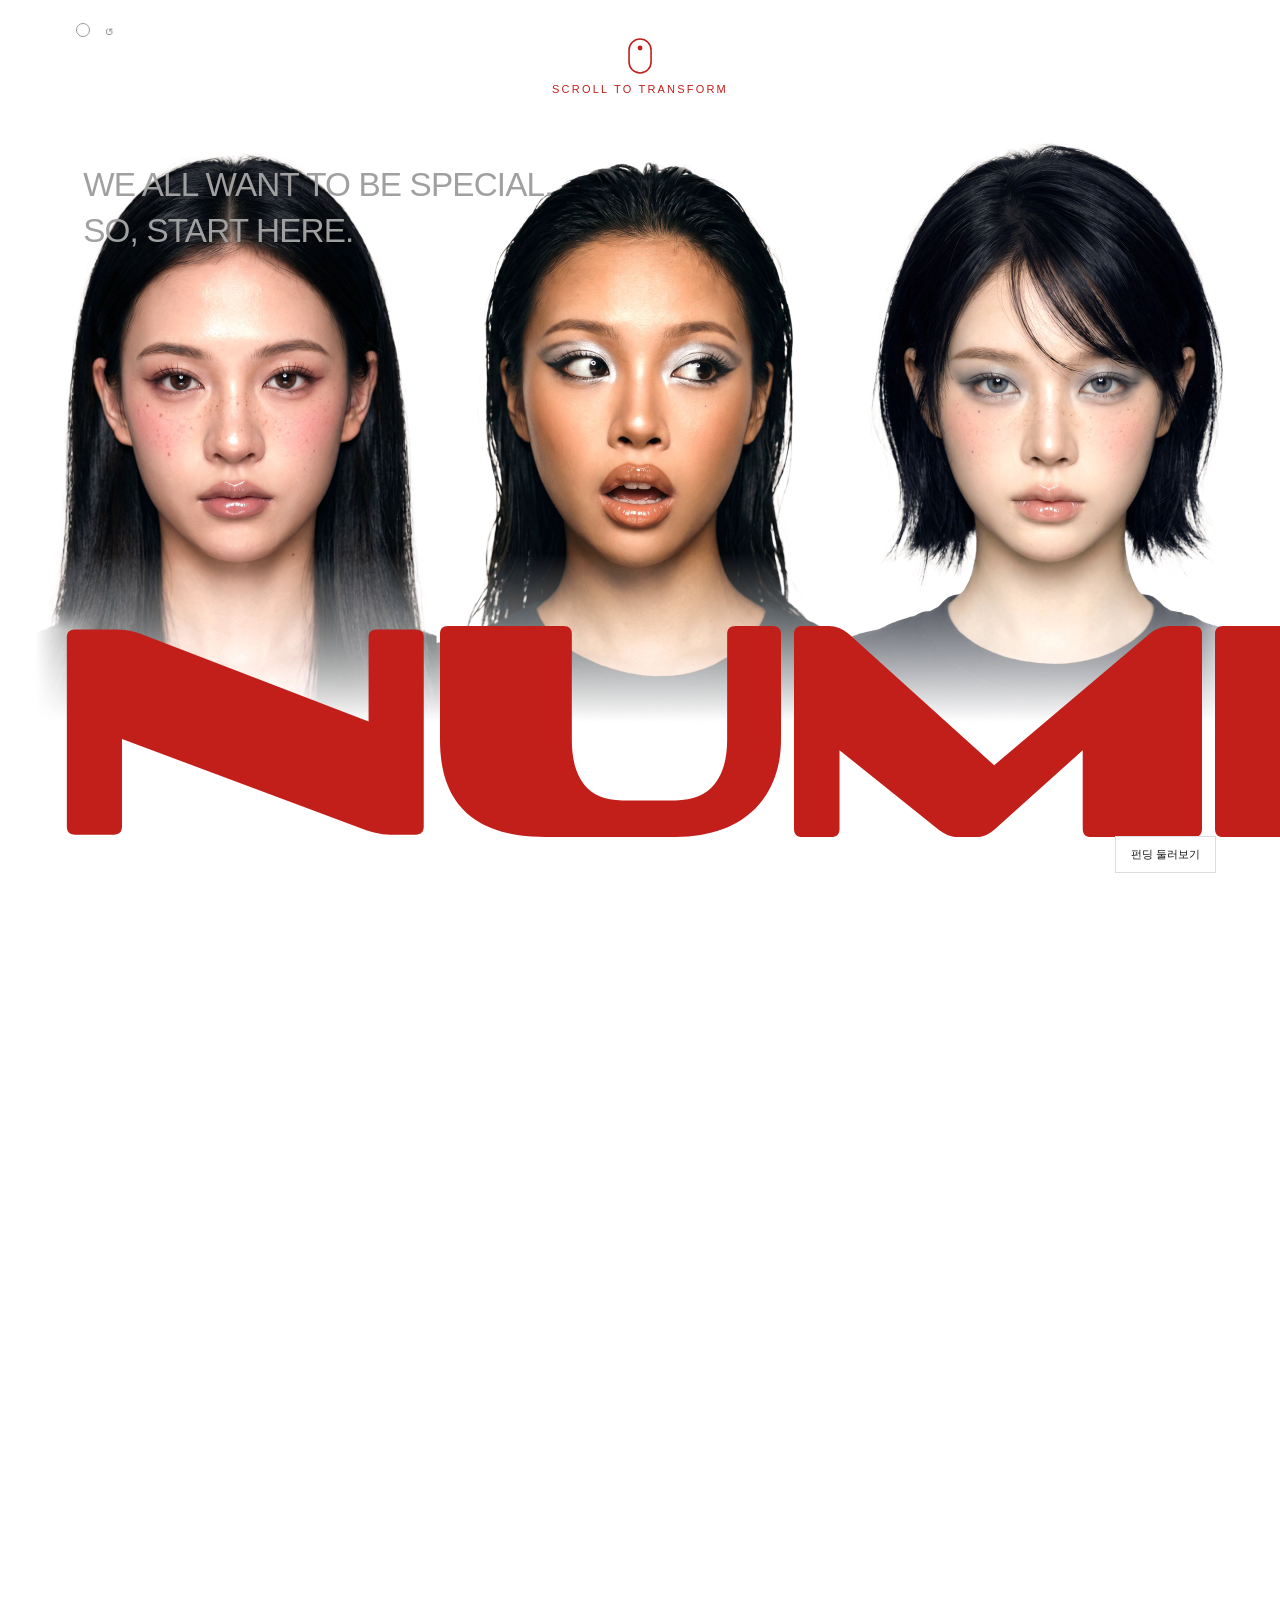
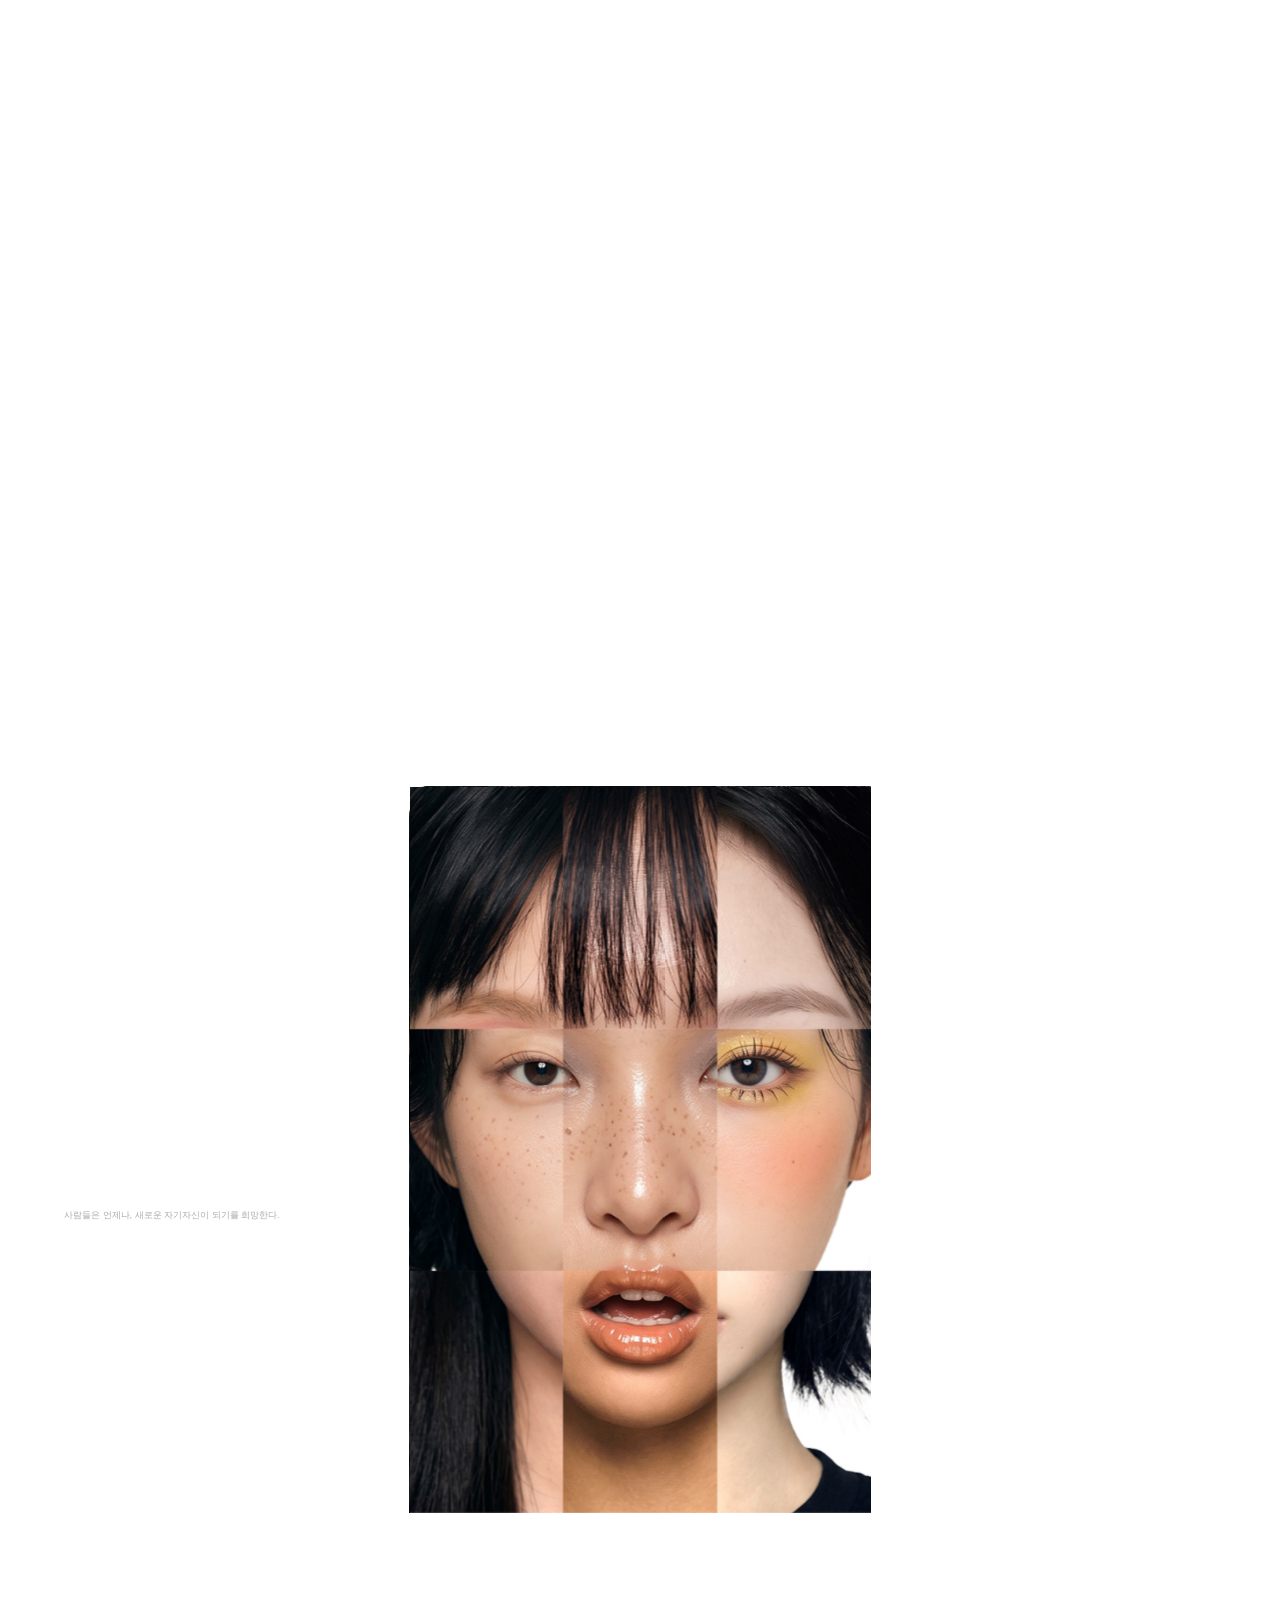
==== commit 6b9bd9f1: "Raise the opening portraits slightly Co-Authored-By: Claude Opus 5.5 <noreply@anthropic.com>" ====
--- a/index.html
+++ b/index.html
@@ -7,7 +7,7 @@
 .faces-composition{display:grid;grid-template-columns:repeat(3,1fr);grid-template-rows:repeat(3,1fr);inset:9% auto 9% 50%;width:min(72vh,70vw);transform:translateX(-50%);overflow:visible;gap:0}.face-panel{position:relative;inset:auto;width:100%;height:100%;overflow:hidden;transform:none!important;will-change:opacity}.face-panel img{width:300%;height:100%;object-fit:cover;max-width:none;left:0;top:0;transform-origin:50% 50%;will-change:transform}.scene-caption{font-size:clamp(14px,1.25vw,26px);max-width:20vw}.focus-face{position:absolute;left:50%;top:50%;width:min(48vh,42vw);height:64vh;transform:translate(-50%,-50%);overflow:hidden;opacity:0;pointer-events:none;background:white}.focus-face img,.turn-face img{position:absolute;width:300%;height:100%;object-fit:cover;left:0;transform:translateX(-33.333%)}.turn-scene{height:180svh;background:#fff}.turn-sticky{position:sticky;top:0;height:100svh;overflow:hidden}.turn-face{position:absolute;left:50%;top:50%;transform:translate(-50%,-50%);width:min(48vh,42vw);height:64vh;overflow:hidden}.turn-copy{position:absolute;bottom:12%;left:6%;font-size:clamp(20px,3vw,64px);letter-spacing:-.04em;color:#999}.asset-note{position:absolute;top:7%;right:6%;font-size:10px;letter-spacing:.1em;color:#aaa}.faces-scroll{height:1180svh}@media(max-width:700px){.faces-composition{width:84vw;inset:22% auto 20% 50%}.scene-caption{max-width:none;top:8%;font-size:15px}.focus-face,.turn-face{width:65vw;height:52vh}.asset-note{top:5%;font-size:8px}}
 </style>
 <link rel="stylesheet" href="typography.css?v=20261020-apple-sd">
-<link rel="stylesheet" href="feed-refinement.css?v=20261103-cues"><link rel="stylesheet" href="contact.css?v=20261102-lab-take-home"><link rel="stylesheet" href="project-studio.css?v=maker-merge"><link rel="stylesheet" href="feed-split.css?v=20261103-cues">
+<link rel="stylesheet" href="feed-refinement.css?v=20261103-intro-revert"><link rel="stylesheet" href="contact.css?v=20261102-lab-take-home"><link rel="stylesheet" href="project-studio.css?v=maker-merge"><link rel="stylesheet" href="feed-split.css?v=20261103-cues">
 <div id="journey"><div class="logo-scroll"><main class="stage" aria-label="N00 인트로"><img class="portrait" src="assets/hero.jpg" alt="서로 다른 메이크업을 한 세 사람"><div class="intro-bar"><div id="intro-tools" class="intro-tools"><button id="intro-tools-dot" type="button" aria-label="안내 및 전체화면 열기" aria-expanded="false" aria-controls="intro-tools-panel"></button><div id="intro-tools-panel" class="intro-tools-panel"><button id="fullscreen-toggle" type="button" aria-label="전체화면 보기" aria-pressed="false">전체화면 ⛶</button><p class="ai-model-notice">본 웹사이트에 등장하는 모든 모델은 AI로 제작되었습니다.</p><span id="fullscreen-feedback" role="status"></span></div></div><button class="replay" type="button" aria-label="로고 모션 다시 보기"><span aria-hidden="true">↺</span><small>REPLAY</small></button></div><header class="top"><img class="small-logo" src="assets/NOO%20LOGO_FINAL.svg" alt="N00"></header><button class="hint" aria-label="스크롤해서 시작하기"><svg class="hint-mouse" viewBox="0 0 24 36" fill="none"><rect x="1" y="1" width="22" height="34" rx="11" stroke="currentColor" stroke-width="1.6"/><circle class="hint-dot" cx="12" cy="10" r="2.4" fill="currentColor"/></svg><svg class="hint-swipe" viewBox="0 0 24 36" fill="none" stroke="currentColor" stroke-width="1.8" stroke-linecap="round" stroke-linejoin="round"><path class="hint-chev" d="M5 16l7-7 7 7"/><path class="hint-chev" d="M5 26l7-7 7 7"/></svg><span class="hint-desk">SCROLL TO TRANSFORM</span><span class="hint-touch">SWIPE TO TRANSFORM</span></button><div class="caption intro-message">WE ALL WANT TO BE SPECIAL.<br>SO, START HERE.</div><div class="word" aria-label="NUMBER"></div><img class="final-logo" src="assets/NOO%20LOGO_FINAL.svg" alt="N00"><footer class="footer"><span>N00 — BEAUTY IN THE MAKING</span><div class="label"><span class="status" aria-live="polite">01 / NUMBER</span><span class="track"><i></i></span></div></footer></main></div>
 <section class="faces-scroll" aria-label="얼굴 콜라주에서 한 사람으로"><div class="faces-sticky"><div class="scene-caption collage-copy" aria-label="Everyone always wants to be someone new."><div class="collage-copy-lines" aria-hidden="true"><span>Everyone</span><span>always wants to be</span><span>someone new.</span></div><p>사람들은 언제나, 새로운 자기자신이 되기를 희망한다.</p></div><div class="faces-composition"></div><div class="faces-cover" aria-hidden="true"><img src="assets/people/composite-closeup.jpg" alt="" fetchpriority="high"></div><div class="focus-face"><img src="assets/looks/0-wide.jpg" alt="다음 장면으로 이어지는 인물"></div><div class="focus-question" aria-label="You too, right?"><span class="question-left" aria-hidden="true">You too,</span><span class="question-right" aria-hidden="true">right?</span><button type="button" class="question-yes" disabled aria-label="YES — 나만의 스타일 선택하기">YES <b aria-hidden="true"></b></button></div><div id="look-studio" class="look-studio" aria-labelledby="look-heading">
 <div class="look-stage">
@@ -45,7 +45,7 @@
 <main id="contact-view" class="view" hidden aria-labelledby="contact-title"><div class="contact-layout"><section class="contact-copy"><h1 id="contact-title">LET’S<br>START A<br><em>CONVERSATION.</em></h1><p>서비스에 대해 궁금한 점이 있나요?<br>당신의 질문과 아이디어를 들려주세요.</p></section><aside class="contact-channel" aria-label="메일 문의"><h2>메일 보내기</h2><form id="contact-form" class="contact-form"><label for="contact-name">이름</label><input id="contact-name" name="name" maxlength="40" required autocomplete="name"><label for="contact-email">답장 받을 이메일</label><input id="contact-email" name="email" type="email" maxlength="120" required autocomplete="email"><label for="contact-message">내용</label><textarea id="contact-message" name="message" rows="5" maxlength="2000" required></textarea><input class="contact-honey" name="_honey" tabindex="-1" autocomplete="off" aria-hidden="true"><button id="contact-send" class="primary" type="submit">메일 보내기</button><p id="contact-status" role="status" aria-live="polite"></p><a id="contact-mailto" hidden>메일 앱으로 보내기</a></form></aside></div><footer class="contact-footer"><span>YOUR NEXT IDEA STARTS HERE.</span><span>N[00]</span></footer></main>
 <main id="home-view" class="view" hidden><img class="home-hero" src="assets/hero.jpg" alt="N00 메인 인물"><div class="home-copy"><h1>THERE IS<br>MORE TO YOU.</h1><button class="primary" data-action="categories">새로운 발견 이어가기 </button></div><button class="plain home-replay" id="intro-again">인트로 다시 보기 ↺</button></main></div>
 <dialog id="nickname-dialog"><form id="nickname-form"><h2>어떤 이름으로<br>기록할까요?</h2><p>선택과 참여를 이 이름으로 모아둘게요. 같은 이름은 새 체험으로 구분합니다. 기록을 이어보려면 아래 항목을 선택하세요.</p><label for="nickname-input">닉네임</label><input id="nickname-input" maxlength="20" required autocomplete="nickname" placeholder="예: 소담"><label class="restore-choice"><input id="restore-existing" type="checkbox"> 같은 닉네임의 기존 기록 불러오기</label><p id="nickname-error" class="feedback" aria-live="polite"></p><button class="primary" type="submit">기록 시작하기 </button><button class="plain dialog-cancel" type="button">돌아가기</button></form></dialog>
-<dialog id="fund-dialog" aria-labelledby="receipt-title"><button id="close-fund" class="receipt-close" aria-label="참여 창 닫기"><svg viewBox="0 0 24 24" width="20" height="20" aria-hidden="true"><path d="m6 6 12 12M18 6 6 18" fill="none" stroke="currentColor" stroke-width="1.5" stroke-linecap="round"/></svg></button><div id="confirmation"><header class="receipt-heading"><span>N[00] / studio.n00</span><h2 id="receipt-title">RECEIPT</h2><p>참여 완료 · 확정된 내역</p></header><div id="confirm-summary"></div><p class="refund-promise">목표 미달 시 참여금 전액 환불 · 다음 펀딩 쿠폰 별도 제공</p><p><span id="receipt-delivery"></span><br>이번 전시에서는 체험 예산만 차감되고, 실제 결제·배송은 진행되지 않아요.</p></div><div id="completion" hidden><div class="arrival-ticket"><span>나의 첫 제작 참여</span><strong id="ticket-name"></strong><span id="ticket-product"></span><span id="ticket-option"></span><i class="ticket-line"></i><small>펀딩 참여 완료 · 제작을 기다리는 중</small></div><h2>이제, 함께 기다릴<br>뷰티가 생겼어요.</h2><p id="completion-summary"></p><button id="completion-card" class="outline" hidden>나의 제작 참여 카드 보기</button><button id="see-result" class="primary">기다리는 프로젝트 보기</button><button class="plain dialog-cancel">다음 제품 둘러보기</button></div></dialog>
+<dialog id="fund-dialog" aria-labelledby="receipt-title"><button id="close-fund" class="receipt-close" aria-label="참여 창 닫기"><svg viewBox="0 0 24 24" width="20" height="20" aria-hidden="true"><path d="m6 6 12 12M18 6 6 18" fill="none" stroke="currentColor" stroke-width="1.5" stroke-linecap="round"/></svg></button><div id="confirmation"><header class="receipt-heading"><img class="receipt-logo" src="assets/NOO%20LOGO_FINAL.svg" alt="N[00]"><h2 id="receipt-title">RECEIPT</h2><small id="receipt-maker" class="receipt-maker">studio.n00</small></header><div id="confirm-summary"></div><p class="refund-promise">목표 미달 시 참여금 전액 환불 · 다음 펀딩 쿠폰 별도 제공</p><p><span id="receipt-delivery"></span><br>이번 전시에서는 체험 예산만 차감되고, 실제 결제·배송은 진행되지 않아요.</p></div><div id="completion" hidden><div class="arrival-ticket"><span>나의 첫 제작 참여</span><strong id="ticket-name"></strong><span id="ticket-product"></span><span id="ticket-option"></span><i class="ticket-line"></i><small>펀딩 참여 완료 · 제작을 기다리는 중</small></div><h2>이제, 함께 기다릴<br>뷰티가 생겼어요.</h2><p id="completion-summary"></p><button id="completion-card" class="outline" hidden>나의 제작 참여 카드 보기</button><button id="see-result" class="primary">기다리는 프로젝트 보기</button><button class="plain dialog-cancel">다음 제품 둘러보기</button></div></dialog>
 <script>
 const stage=document.querySelector('.stage'),word=document.querySelector('.word'),bar=document.querySelector('.track i'),status=document.querySelector('.status');
 for(const c of 'NUMBER'){const im=new Image();im.src=`assets/number_letter-${c}.svg`;im.alt='';im.className='letter';word.append(im)}
@@ -95,4 +95,4 @@
 document.querySelector('.replay').onclick=()=>scrollTo({top:0,behavior:'instant'});
 story();
 letters.forEach(im=>im.addEventListener('load',measure));addEventListener('resize',measure);measure();story();
-</script><dialog id="making-news-dialog" aria-labelledby="making-news-title"><header class="making-news-header"><span class="making-eyebrow">N[00] / MAKER JOURNAL</span><button id="making-news-close" type="button" aria-label="제작 소식 닫기">×</button></header><h2 id="making-news-title">함께 만드는 과정.</h2><p class="making-product">글로우 레이어 립 글로스</p><p class="making-example">전시용 예시 · 실제 샘플 테스트나 의견 반영 결과를 뜻하지 않아요.</p><div id="making-news-body"></div></dialog><dialog id="project-dialog"><h2 id="plan-title"></h2><div id="plan-content"></div><button class="plain" id="close-plan">닫기</button></dialog><dialog id="maker-note-dialog" aria-labelledby="note-title"><div id="note-legacy"><header class="note-header"><span>studio.n00</span></header><h2 id="note-title">A little note<br>from the maker.</h2><div class="note-sketch"><svg viewBox="0 0 300 200" fill="none" aria-hidden="true"><g stroke="currentColor" stroke-width="1.6" stroke-linecap="round" stroke-linejoin="round"><path d="m116 57 53-8 15 115-54 7-14-114Zm0 0-3-29 53-8 3 29M132 77l26-4m-25 12 20-3m-15 57 27-4M55 61l45-15m-9-4 9 4-5 8M197 127l36 14m-29-22-7 8 9 3M42 66l13-3m-8 9 19-3"/><path d="M205 50c-8-19 21-22 19-5 16-14 31 4 14 13l-18 9-15-17Z"/></g></svg><span id="note-sketch-label"></span></div><h3 id="note-heading"></h3><p id="note-body"></p><div class="note-maker-profile"><span class="note-avatar" aria-hidden="true">N</span><strong>studio.n00</strong></div><p class="note-example">전시용 메이커 노트 예시</p><button class="outline" id="note-back">내 선택으로 돌아가기 </button></div><section id="note-detail" hidden aria-label="글로우 레이어 립글로스 상세페이지"><button id="note-detail-close" type="button" aria-label="상세페이지 닫기">×</button><div id="note-minimap" role="slider" tabindex="0" aria-label="상세페이지 위치 이동" aria-valuemin="0" aria-valuemax="100" aria-valuenow="0"><img src="assets/details/gloss-detail.jpg?v=20261103" alt="" draggable="false" loading="lazy"><div id="note-map-window" aria-hidden="true"></div></div><div id="note-detail-scroll" tabindex="0"><img class="note-detail-image" src="assets/details/gloss-detail.jpg?v=20261103" width="1720" height="13502" loading="lazy" alt="글로우 레이어 립글로스 상세페이지 — 제형, 발색 및 사용 예시"><details id="note-funding"><summary>펀딩정보고시 보기 <span aria-hidden="true">＋</span></summary><img class="note-detail-image" src="assets/details/gloss-funding.png" width="1720" height="7275" alt="글로우 레이어 립글로스 펀딩정보고시 — 프로젝트 정보, 일정, 메이커, 성분 및 유의사항" loading="lazy"></details></div></section></dialog><dialog id="comments-dialog" aria-labelledby="comments-title"><header class="note-header"><h2 id="comments-title">의견 남기기</h2><button id="close-comments" class="plain" aria-label="의견 닫기">닫기 ×</button></header><p id="comments-product"></p><div id="comments-list" aria-live="polite"></div><form id="comment-form"><label for="comment-input">어떤 제품으로 완성되면 좋을까요?</label><textarea id="comment-input" maxlength="500" rows="3" required placeholder="떠오르는 생각을 남겨주세요."></textarea><p class="local-note">이 전시 기기에만 저장되는 체험용 의견이에요.</p><button class="primary" type="submit">의견 남기기 <span></span></button></form></dialog><dialog id="outcome-dialog" aria-labelledby="outcome-title"><header class="note-header"><span>전시용 결과 미리보기</span><button id="close-outcome" class="plain">닫기 ×</button></header><div class="outcome-tabs"><button id="outcome-success" aria-pressed="true">목표 달성</button><button id="outcome-failed" aria-pressed="false">목표 미달</button></div><h2 id="outcome-title"></h2><p id="outcome-product"></p><div id="outcome-content" aria-live="polite"></div><button id="outcome-discover" class="primary">다른 아이디어 둘러보기 </button></dialog><dialog id="creator-dialog" aria-labelledby="creator-title"><header class="note-header"><h2 id="creator-title">Project studio</h2><button id="close-creator" class="plain">닫기 ×</button></header><form id="creator-form"><label for="creator-name">프로젝트명</label><input id="creator-name" required maxlength="60" placeholder="새로운 뷰티 아이디어"><label for="creator-goal">목표 금액</label><input id="creator-goal" type="number" min="1000" step="100" required><label for="creator-description">기획 · 제작 소식</label><textarea id="creator-description" maxlength="1500" rows="4" required></textarea><label for="creator-stage">프로젝트 단계 · 전시용 설정</label><select id="creator-stage"><option value="0">펀딩</option><option value="1">제작</option><option value="2">배송</option><option value="3">완료</option></select><label for="creator-status">게시 상태</label><select id="creator-status"><option value="draft">임시 저장</option><option value="published">전시 게시</option></select><p class="local-note">이 기기의 관리 탭에만 저장돼요. 실제 펀딩 모집이나 외부 게시는 이루어지지 않아요.</p><button type="submit" class="primary">저장하기 </button></form></dialog><dialog id="taste-dialog" aria-labelledby="taste-title"><header class="taste-nav"><span>N[00] LAB</span><button id="taste-close" aria-label="취향 실험 닫기">×</button></header><div id="taste-workspace"><div class="taste-lab-head"><div class="taste-heading-copy"><h2 id="taste-title">Add your taste to the idea.</h2><p id="maker-proposal" class="maker-proposal"></p></div><button id="taste-skip" class="plain">메이커의 제안 그대로 좋아요 </button></div><section id="taste-brief" class="taste-brief" hidden aria-label="메이커 제안과 참여 범위"><div class="taste-brief-grid"><div><span class="brief-label">MAKER’S DIRECTION</span><p id="brief-direction"></p></div><div><span class="brief-label">YOUR CONTRIBUTION</span><p id="brief-contribution"></p></div><div><span id="taste-phase" class="brief-label"></span><p id="taste-deadline"></p></div></div><details class="taste-method"><summary>어떻게 반영되나요? <span aria-hidden="true">＋</span></summary><p>참여 의견과 샘플 테스트를 함께 검토해 메이커가 최종 방향을 결정해요. 선택한 조합을 개별 제작하는 방식은 아니에요. 최종 방향 공개 일정은 제작 소식으로 안내할 예정이에요.</p></details></section><div class="lab-layout"><div id="lab-visual" class="lab-visual"><div class="lab-orbit"></div><div class="lab-material"></div><div class="lab-product"><img id="lab-product-image" alt="임시 제품 콘셉트"><span>N[00]</span></div><p>CONCEPT STUDY / 임시 비주얼</p></div><div class="lab-controls"><span id="lab-step"></span><h3 id="lab-question"></h3><div id="lab-options"></div><p id="taste-image-caption" class="taste-image-caption" hidden>선택한 취향의 콘셉트 이미지 · 최종 제품은 달라질 수 있어요.</p><div id="lab-history"></div><div class="lab-navigation"><button id="lab-back" class="plain" type="button" aria-label="이전 단계로 돌아가기" title="이전 단계로 돌아가기"><svg viewBox="0 0 24 24" width="24" height="24" fill="none" stroke="currentColor" stroke-width="1.5" stroke-linecap="round" stroke-linejoin="round" aria-hidden="true"><path d="M19 12H5m7-7-7 7 7 7"/></svg></button><button id="lab-next" class="primary">다음 </button></div></div></div></div><section id="taste-result" hidden><div id="taste-review"><span>N[00] / 함께 만들기</span><h3>Your taste, part of the plan.</h3><p id="taste-review-keywords"></p><p class="taste-review-note">펀딩 참여를 확정하면 이 의견도 함께 전달돼요.<br>최종 제품은 참여 의견과 샘플 테스트를 바탕으로 메이커가 결정해요.</p></div><div id="taste-artifact" class="concept-coupon"><div class="coupon-product-section"><div id="result-object" class="coupon-product"></div></div><div class="coupon-copy-section"><header class="coupon-meta"><span>N[00] / PERSONAL STUDY</span><p id="concept-status" class="concept-status">CONCEPT / 참여 전</p></header><h3 id="concept-name"></h3><div id="concept-direction" class="concept-direction" hidden><span>내가 지지한 기획</span><p></p></div><span id="concept-taste-label" class="concept-taste-label" hidden>내가 보탠 취향</span><p id="concept-keywords"></p><div class="coupon-rule"></div><div id="concept-owner"></div><p id="concept-reward"></p><p id="concept-amount"></p><p class="concept-disclaimer">내가 제안한 제품 방향입니다. 맞춤 제작 주문이 아니며, 실제로 받을 구성은 아래 리워드 선택에서 확인합니다.</p><footer class="coupon-brand"><img src="assets/NOO%20LOGO_FINAL.svg" alt="N[00]"></footer></div></div><div class="concept-actions"><button id="taste-print" class="outline">PRINT </button><button id="taste-contact" class="outline">CONTACT </button><button id="taste-confirm" class="primary">리워드 선택하기 </button></div></section></dialog><dialog id="card-qr-dialog" aria-labelledby="card-qr-title"><button id="card-qr-close" class="plain" aria-label="QR 닫기">×</button><h2 id="card-qr-title">QR로 저장해보세요</h2><div id="card-qr-code"></div><p>휴대폰 카메라로 QR을 찍으면<br>내 카드를 이미지로 저장할 수 있어요.</p></dialog><dialog id="idle-dialog" aria-labelledby="idle-title"><h2 id="idle-title">체험을 계속할까요?</h2><p>응답이 없으면 기록을 보관하고 다음 관람객의 시작 화면으로 돌아갑니다.</p><p class="idle-countdown"><strong id="idle-seconds" role="timer">30</strong>초 후 처음으로</p><button id="idle-continue" class="primary">계속하기</button><button id="idle-new" class="plain">다음 관람객 시작</button></dialog><script src="funding-data.js?v=20261021-fullwidth-image"></script><script src="content-generation.js?v=maker-merge"></script><script src="project-studio.js?v=maker-merge"></script><script src="maker-decisions.js?v=20261020"></script><script src="flow.js?v=20261103-light"></script><script src="note-minimap.js"></script><script src="look-studio.js?v=20261103-light"></script><script src="lineup.js"></script><script src="category-gallery.js?v=20261004"></script><script src="fullscreen.js?v=20261102-intro-tools"></script><script src="contact-form.js"></script><script src="qrcode.js"></script><script src="card-qr.js?v=20261102-status"></script></html>
+</script><dialog id="making-news-dialog" aria-labelledby="making-news-title"><header class="making-news-header"><span class="making-eyebrow">N[00] / MAKER JOURNAL</span><button id="making-news-close" type="button" aria-label="제작 소식 닫기">×</button></header><h2 id="making-news-title">함께 만드는 과정.</h2><p class="making-product">글로우 레이어 립 글로스</p><p class="making-example">전시용 예시 · 실제 샘플 테스트나 의견 반영 결과를 뜻하지 않아요.</p><div id="making-news-body"></div></dialog><dialog id="project-dialog"><h2 id="plan-title"></h2><div id="plan-content"></div><button class="plain" id="close-plan">닫기</button></dialog><dialog id="maker-note-dialog" aria-labelledby="note-title"><div id="note-legacy"><header class="note-header"><span>studio.n00</span></header><h2 id="note-title">A little note<br>from the maker.</h2><div class="note-sketch"><svg viewBox="0 0 300 200" fill="none" aria-hidden="true"><g stroke="currentColor" stroke-width="1.6" stroke-linecap="round" stroke-linejoin="round"><path d="m116 57 53-8 15 115-54 7-14-114Zm0 0-3-29 53-8 3 29M132 77l26-4m-25 12 20-3m-15 57 27-4M55 61l45-15m-9-4 9 4-5 8M197 127l36 14m-29-22-7 8 9 3M42 66l13-3m-8 9 19-3"/><path d="M205 50c-8-19 21-22 19-5 16-14 31 4 14 13l-18 9-15-17Z"/></g></svg><span id="note-sketch-label"></span></div><h3 id="note-heading"></h3><p id="note-body"></p><div class="note-maker-profile"><span class="note-avatar" aria-hidden="true">N</span><strong>studio.n00</strong></div><p class="note-example">전시용 메이커 노트 예시</p><button class="outline" id="note-back">내 선택으로 돌아가기 </button></div><section id="note-detail" hidden aria-label="글로우 레이어 립글로스 상세페이지"><button id="note-detail-close" type="button" aria-label="상세페이지 닫기">×</button><div id="note-minimap" role="slider" tabindex="0" aria-label="상세페이지 위치 이동" aria-valuemin="0" aria-valuemax="100" aria-valuenow="0"><img src="assets/details/gloss-detail.jpg?v=20261103" alt="" draggable="false" loading="lazy"><div id="note-map-window" aria-hidden="true"></div></div><div id="note-detail-scroll" tabindex="0"><img class="note-detail-image" src="assets/details/gloss-detail.jpg?v=20261103" width="1720" height="13502" loading="lazy" alt="글로우 레이어 립글로스 상세페이지 — 제형, 발색 및 사용 예시"><details id="note-funding"><summary>펀딩정보고시 보기 <span aria-hidden="true">＋</span></summary><img class="note-detail-image" src="assets/details/gloss-funding.png" width="1720" height="7275" alt="글로우 레이어 립글로스 펀딩정보고시 — 프로젝트 정보, 일정, 메이커, 성분 및 유의사항" loading="lazy"></details></div></section></dialog><dialog id="comments-dialog" aria-labelledby="comments-title"><header class="note-header"><h2 id="comments-title">의견 남기기</h2><button id="close-comments" class="plain" aria-label="의견 닫기">닫기 ×</button></header><p id="comments-product"></p><div id="comments-list" aria-live="polite"></div><form id="comment-form"><label for="comment-input">어떤 제품으로 완성되면 좋을까요?</label><textarea id="comment-input" maxlength="500" rows="3" required placeholder="떠오르는 생각을 남겨주세요."></textarea><p class="local-note">이 전시 기기에만 저장되는 체험용 의견이에요.</p><button class="primary" type="submit">의견 남기기 <span></span></button></form></dialog><dialog id="outcome-dialog" aria-labelledby="outcome-title"><header class="note-header"><span>전시용 결과 미리보기</span><button id="close-outcome" class="plain">닫기 ×</button></header><div class="outcome-tabs"><button id="outcome-success" aria-pressed="true">목표 달성</button><button id="outcome-failed" aria-pressed="false">목표 미달</button></div><h2 id="outcome-title"></h2><p id="outcome-product"></p><div id="outcome-content" aria-live="polite"></div><button id="outcome-discover" class="primary">다른 아이디어 둘러보기 </button></dialog><dialog id="creator-dialog" aria-labelledby="creator-title"><header class="note-header"><h2 id="creator-title">Project studio</h2><button id="close-creator" class="plain">닫기 ×</button></header><form id="creator-form"><label for="creator-name">프로젝트명</label><input id="creator-name" required maxlength="60" placeholder="새로운 뷰티 아이디어"><label for="creator-goal">목표 금액</label><input id="creator-goal" type="number" min="1000" step="100" required><label for="creator-description">기획 · 제작 소식</label><textarea id="creator-description" maxlength="1500" rows="4" required></textarea><label for="creator-stage">프로젝트 단계 · 전시용 설정</label><select id="creator-stage"><option value="0">펀딩</option><option value="1">제작</option><option value="2">배송</option><option value="3">완료</option></select><label for="creator-status">게시 상태</label><select id="creator-status"><option value="draft">임시 저장</option><option value="published">전시 게시</option></select><p class="local-note">이 기기의 관리 탭에만 저장돼요. 실제 펀딩 모집이나 외부 게시는 이루어지지 않아요.</p><button type="submit" class="primary">저장하기 </button></form></dialog><dialog id="taste-dialog" aria-labelledby="taste-title"><header class="taste-nav"><span>N[00] LAB</span><button id="taste-close" aria-label="취향 실험 닫기">×</button></header><div id="taste-workspace"><div class="taste-lab-head"><div class="taste-heading-copy"><h2 id="taste-title">Add your taste to the idea.</h2><p id="maker-proposal" class="maker-proposal"></p></div><button id="taste-skip" class="plain">메이커의 제안 그대로 좋아요 </button></div><section id="taste-brief" class="taste-brief" hidden aria-label="메이커 제안과 참여 범위"><div class="taste-brief-grid"><div><span class="brief-label">MAKER’S DIRECTION</span><p id="brief-direction"></p></div><div><span class="brief-label">YOUR CONTRIBUTION</span><p id="brief-contribution"></p></div><div><span id="taste-phase" class="brief-label"></span><p id="taste-deadline"></p></div></div><details class="taste-method"><summary>어떻게 반영되나요? <span aria-hidden="true">＋</span></summary><p>참여 의견과 샘플 테스트를 함께 검토해 메이커가 최종 방향을 결정해요. 선택한 조합을 개별 제작하는 방식은 아니에요. 최종 방향 공개 일정은 제작 소식으로 안내할 예정이에요.</p></details></section><div class="lab-layout"><div id="lab-visual" class="lab-visual"><div class="lab-orbit"></div><div class="lab-material"></div><div class="lab-product"><img id="lab-product-image" alt="임시 제품 콘셉트"><span>N[00]</span></div><p>CONCEPT STUDY / 임시 비주얼</p></div><div class="lab-controls"><span id="lab-step"></span><h3 id="lab-question"></h3><div id="lab-options"></div><p id="taste-image-caption" class="taste-image-caption" hidden>선택한 취향의 콘셉트 이미지 · 최종 제품은 달라질 수 있어요.</p><div id="lab-history"></div><div class="lab-navigation"><button id="lab-back" class="plain" type="button" aria-label="이전 단계로 돌아가기" title="이전 단계로 돌아가기"><svg viewBox="0 0 24 24" width="24" height="24" fill="none" stroke="currentColor" stroke-width="1.5" stroke-linecap="round" stroke-linejoin="round" aria-hidden="true"><path d="M19 12H5m7-7-7 7 7 7"/></svg></button><button id="lab-next" class="primary">다음 </button></div></div></div></div><section id="taste-result" hidden><div id="taste-review"><span>N[00] / 함께 만들기</span><h3>Your taste, part of the plan.</h3><p id="taste-review-keywords"></p><p class="taste-review-note">펀딩 참여를 확정하면 이 의견도 함께 전달돼요.<br>최종 제품은 참여 의견과 샘플 테스트를 바탕으로 메이커가 결정해요.</p></div><div id="taste-artifact" class="concept-coupon"><div class="coupon-product-section"><div id="result-object" class="coupon-product"></div></div><div class="coupon-copy-section"><header class="coupon-meta"><span>N[00] / PERSONAL STUDY</span><p id="concept-status" class="concept-status">CONCEPT / 참여 전</p></header><h3 id="concept-name"></h3><div id="concept-direction" class="concept-direction" hidden><span>내가 지지한 기획</span><p></p></div><span id="concept-taste-label" class="concept-taste-label" hidden>내가 보탠 취향</span><p id="concept-keywords"></p><div class="coupon-rule"></div><div id="concept-owner"></div><p id="concept-reward"></p><p id="concept-amount"></p><p class="concept-disclaimer">내가 제안한 제품 방향입니다. 맞춤 제작 주문이 아니며, 실제로 받을 구성은 아래 리워드 선택에서 확인합니다.</p><footer class="coupon-brand"><img src="assets/NOO%20LOGO_FINAL.svg" alt="N[00]"></footer></div></div><div class="concept-actions"><button id="taste-print" class="outline">PRINT </button><button id="taste-contact" class="outline">CONTACT </button><button id="taste-confirm" class="primary">리워드 선택하기 </button></div></section></dialog><dialog id="card-qr-dialog" aria-labelledby="card-qr-title"><button id="card-qr-close" class="plain" aria-label="QR 닫기">×</button><h2 id="card-qr-title">QR로 저장해보세요</h2><div id="card-qr-code"></div><p>휴대폰 카메라로 QR을 찍으면<br>내 카드를 이미지로 저장할 수 있어요.</p></dialog><dialog id="idle-dialog" aria-labelledby="idle-title"><h2 id="idle-title">체험을 계속할까요?</h2><p>응답이 없으면 기록을 보관하고 다음 관람객의 시작 화면으로 돌아갑니다.</p><p class="idle-countdown"><strong id="idle-seconds" role="timer">30</strong>초 후 처음으로</p><button id="idle-continue" class="primary">계속하기</button><button id="idle-new" class="plain">다음 관람객 시작</button></dialog><script src="funding-data.js?v=20261021-fullwidth-image"></script><script src="content-generation.js?v=maker-merge"></script><script src="project-studio.js?v=maker-merge"></script><script src="maker-decisions.js?v=20261020"></script><script src="flow.js?v=20261103-receipt2"></script><script src="note-minimap.js"></script><script src="look-studio.js?v=20261103-light"></script><script src="lineup.js"></script><script src="category-gallery.js?v=20261004"></script><script src="fullscreen.js?v=20261102-intro-tools"></script><script src="contact-form.js"></script><script src="qrcode.js"></script><script src="card-qr.js?v=20261102-status"></script></html>
--- a/feed-refinement.css
+++ b/feed-refinement.css
@@ -758,3 +758,16 @@
 @keyframes receipt-print{from{translate:0 -100%;mask-size:100% 0%;}to{translate:0 0;mask-size:100% 100%;}}
 @media(prefers-reduced-motion:reduce){#fund-dialog[open]{animation:none;}}
 
+/* Receipt header and the wide concept shot, laid on its side like the lab card. */
+#fund-dialog .receipt-heading{display:flex;flex-direction:column;align-items:center;gap:14px}
+#fund-dialog .receipt-heading h2{margin:0}
+#fund-dialog .receipt-logo{display:block;width:118px;height:auto;margin:0}
+#fund-dialog .receipt-maker{display:block;margin:0;font-size:12px;color:#999;letter-spacing:.02em;line-height:1}
+#fund-dialog .receipt-concept{background:none;padding:0 0 4px;margin-bottom:22px}
+#fund-dialog .receipt-shot{width:66.7%;margin:0 auto}
+#fund-dialog .receipt-shot>*{display:block;width:100%;height:auto;mix-blend-mode:multiply}
+#fund-dialog .receipt-concept p{margin:12px 0 0}
+
+/* Opening: portraits sit a little higher. */
+#journey .stage .portrait{transform:translateY(-4%)}
+
